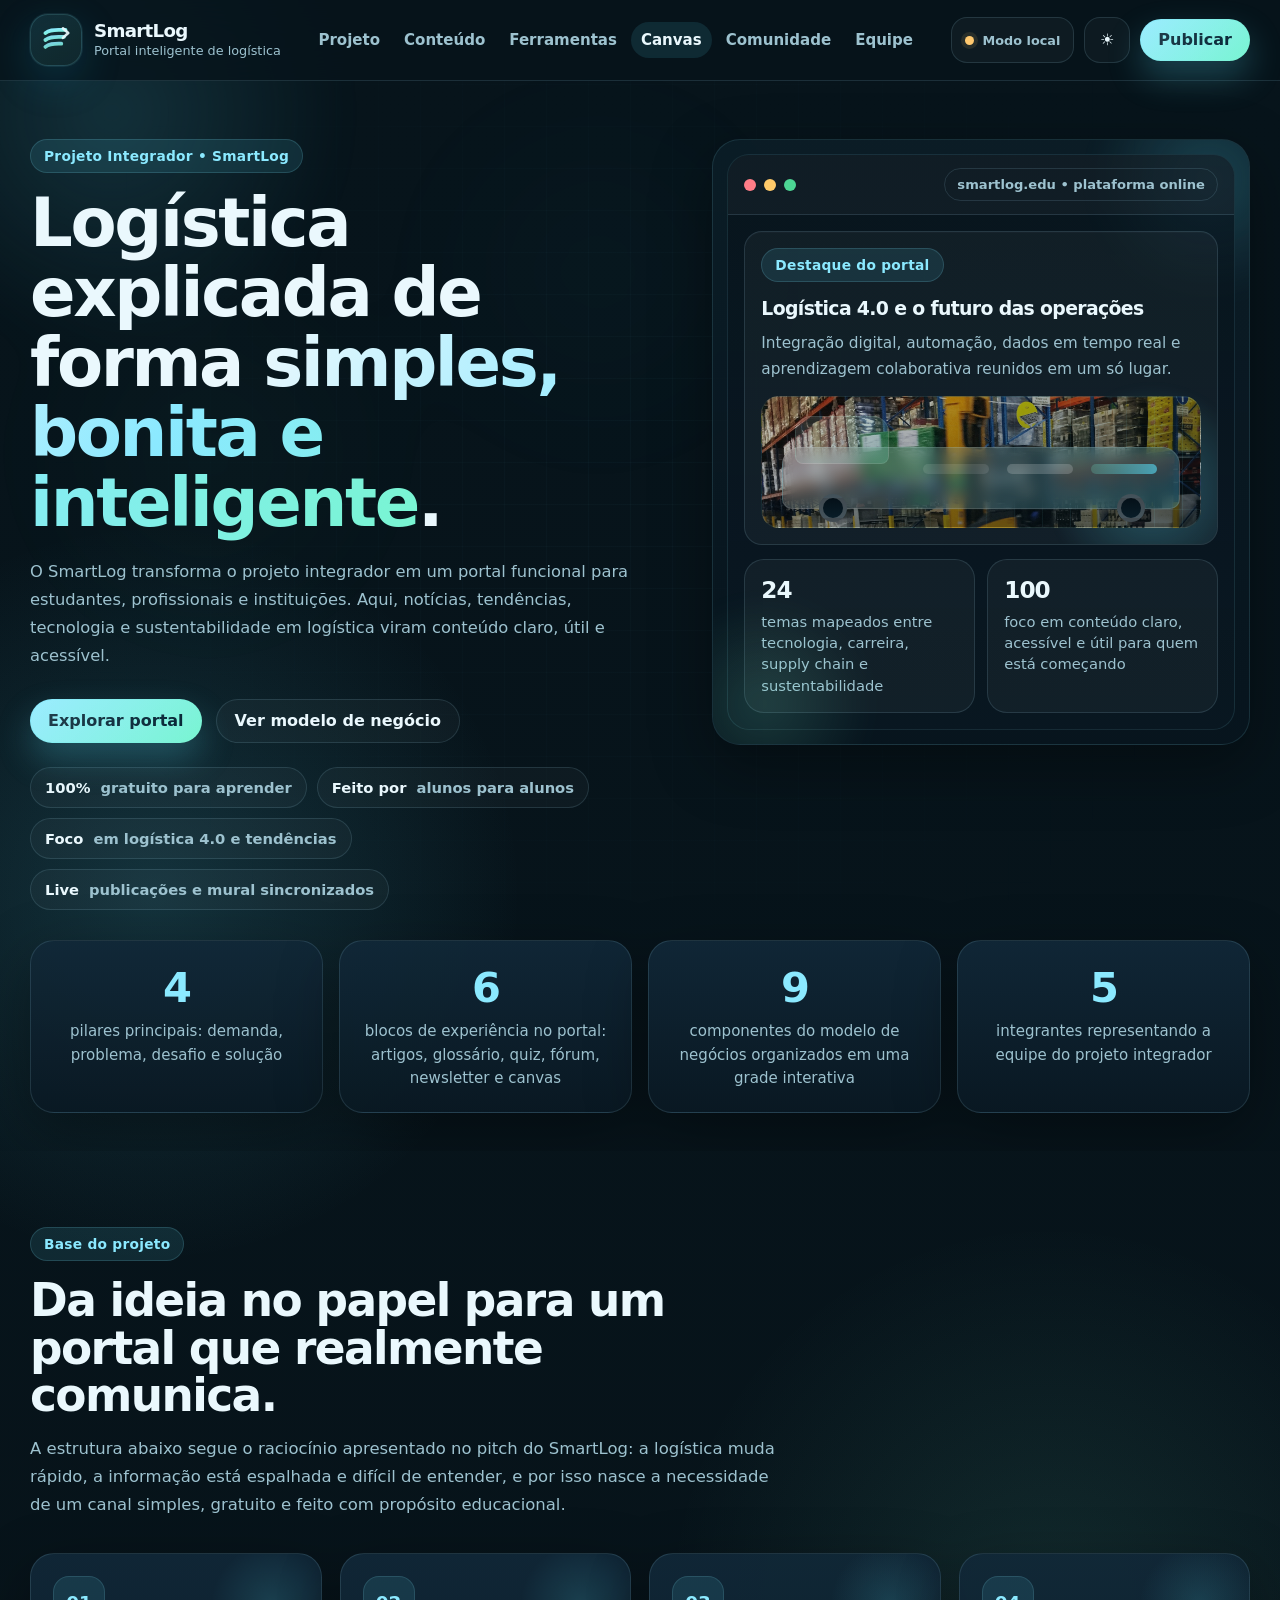
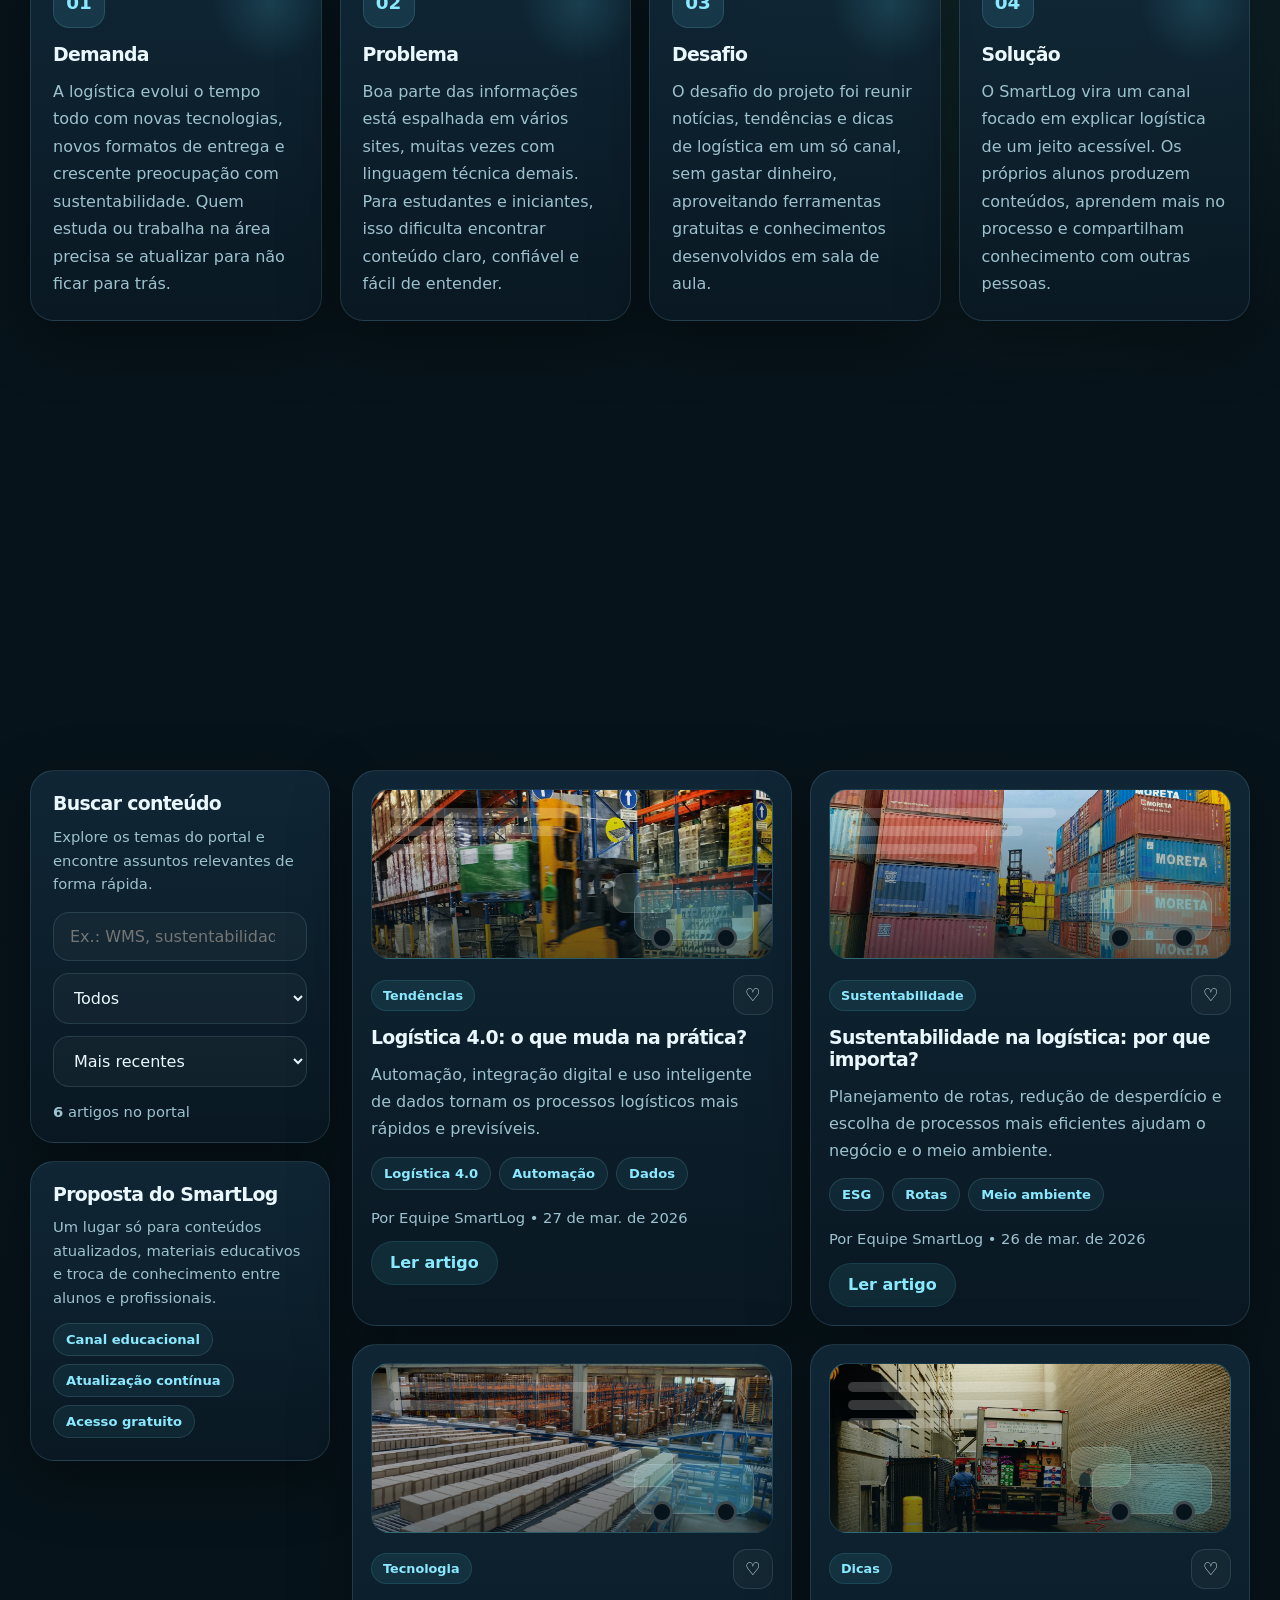
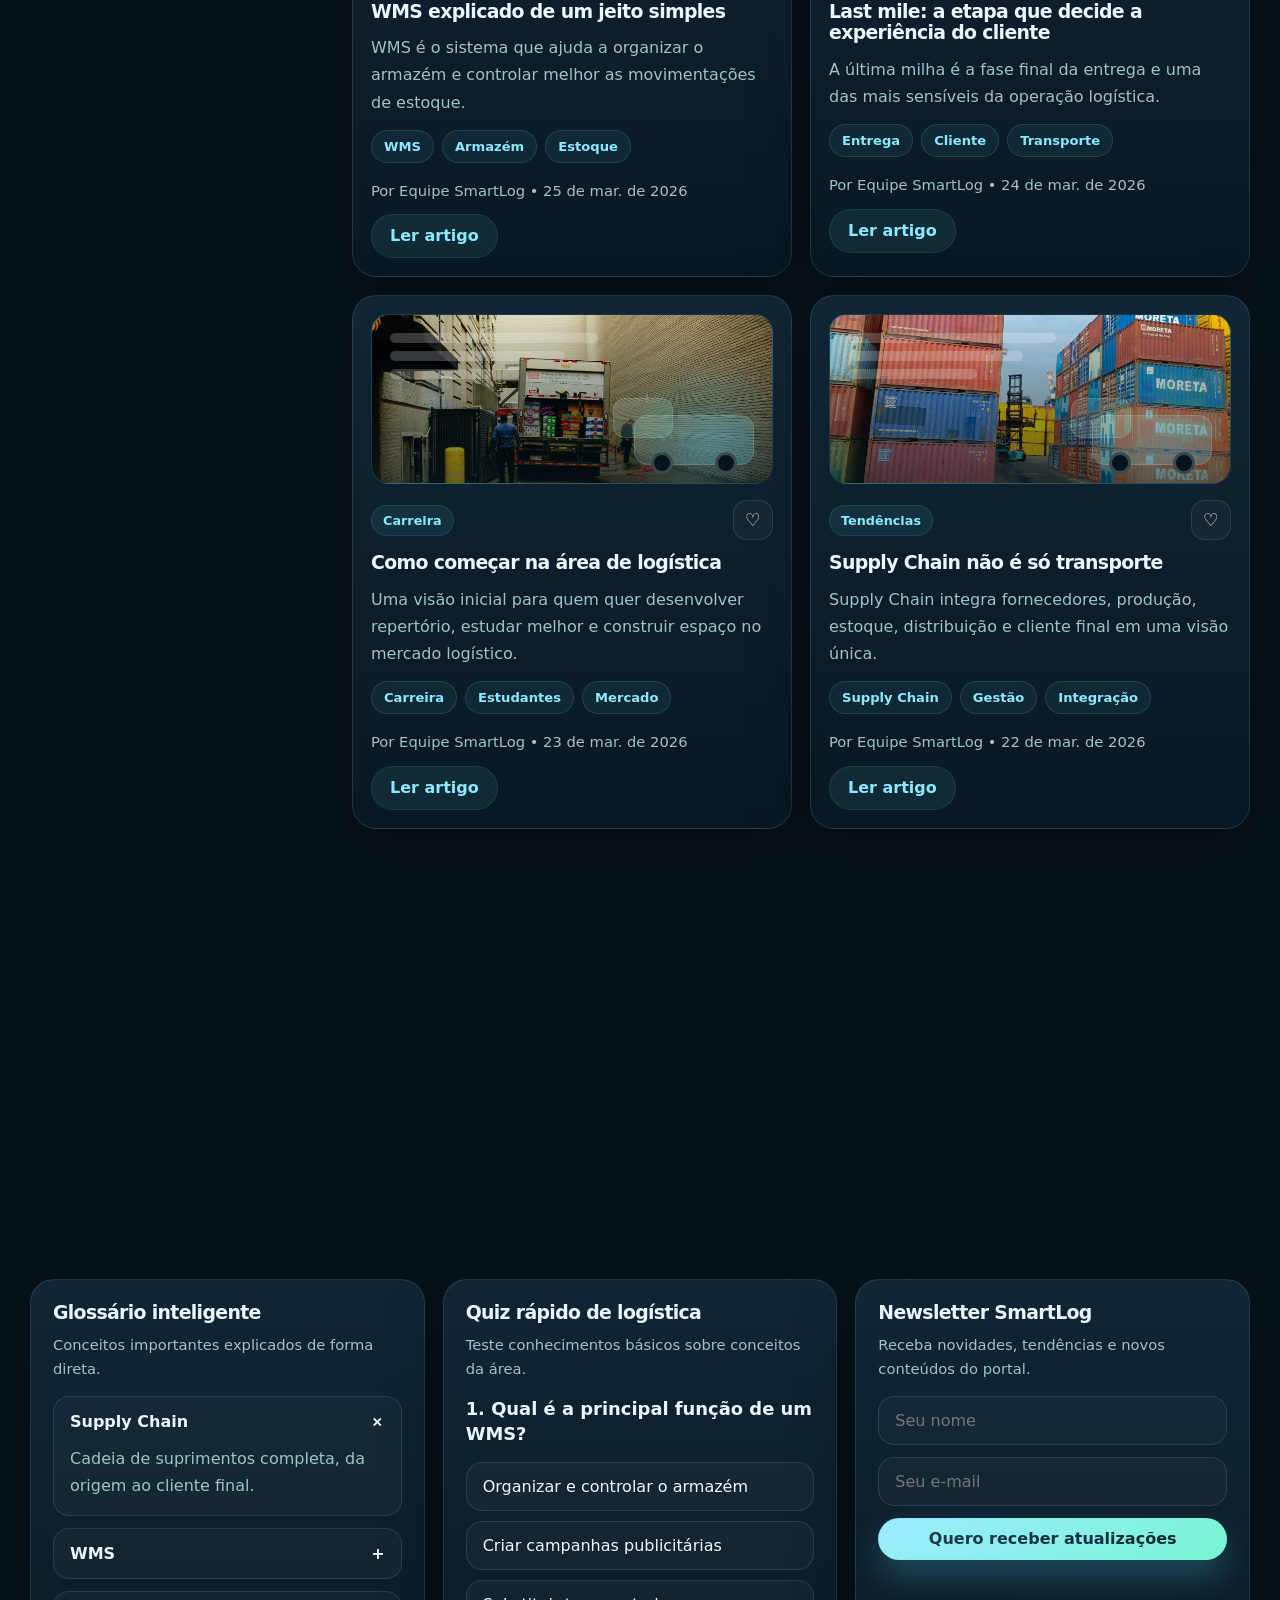
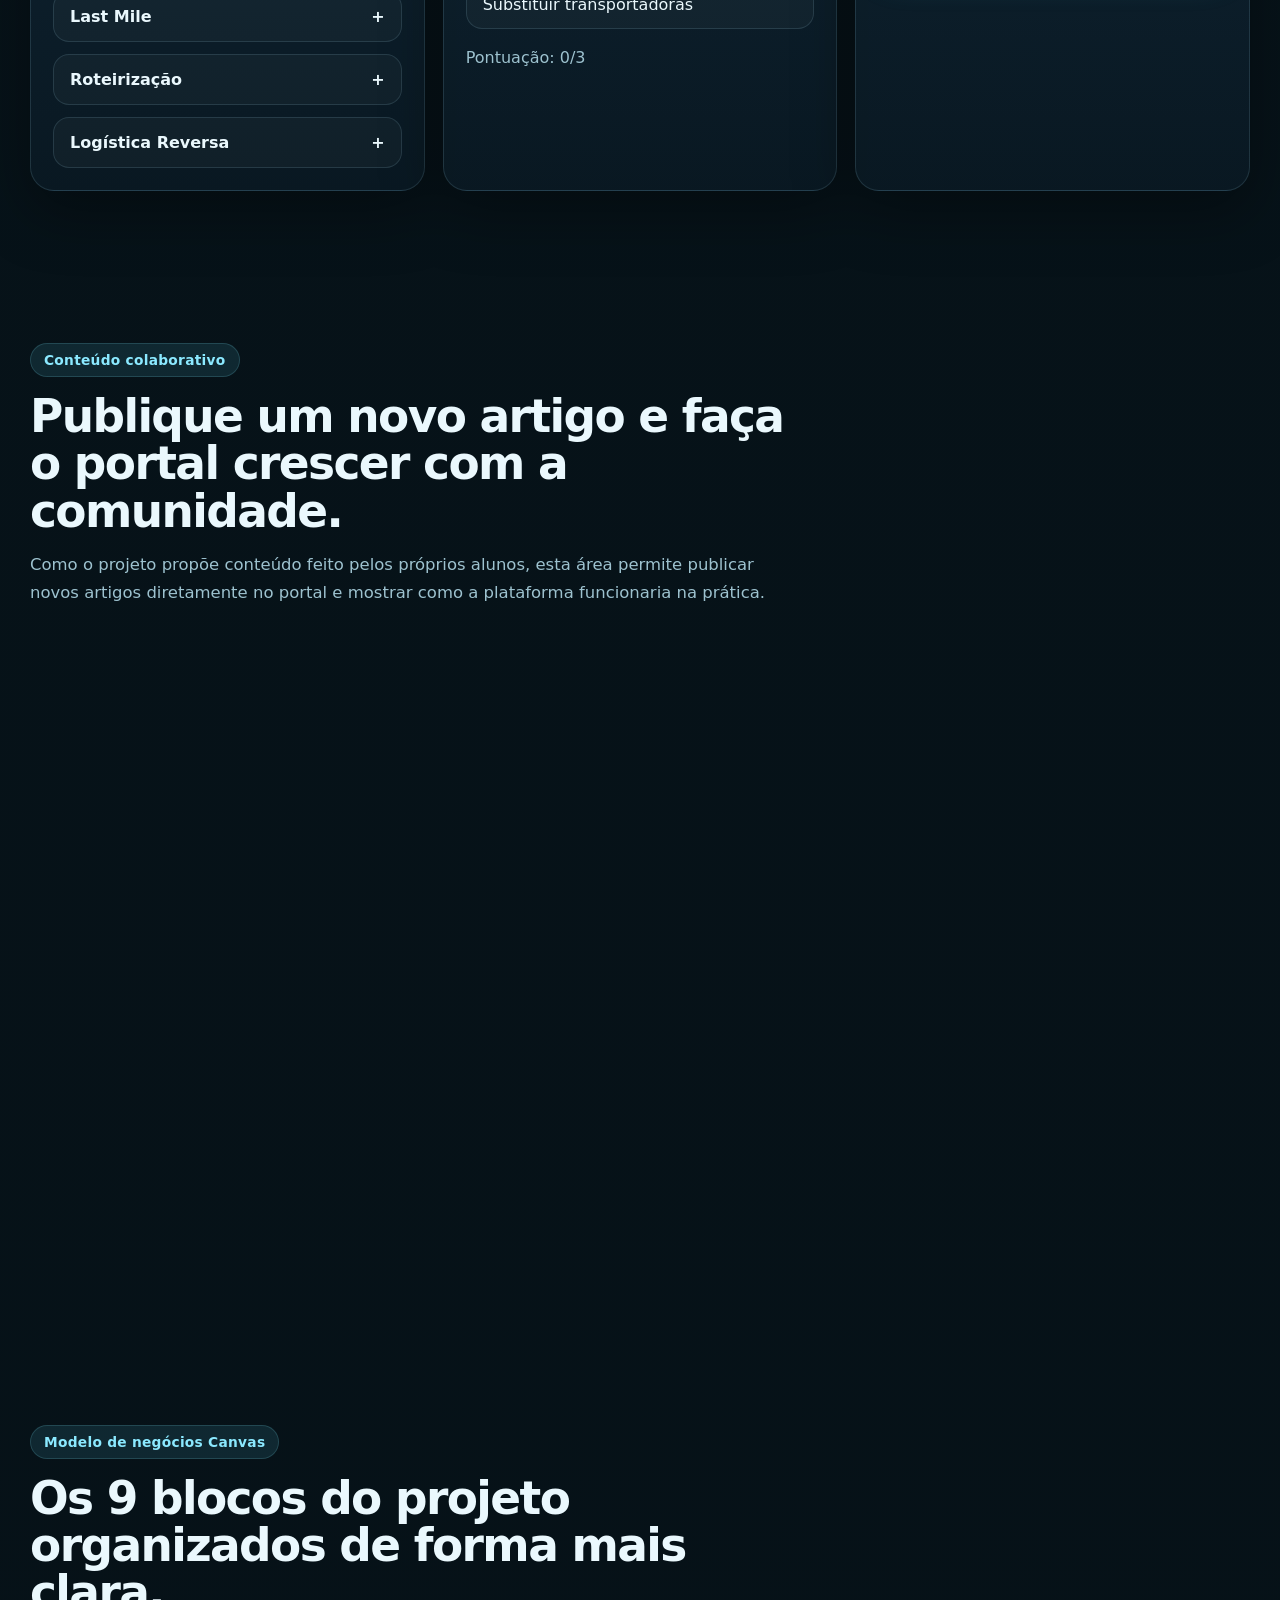
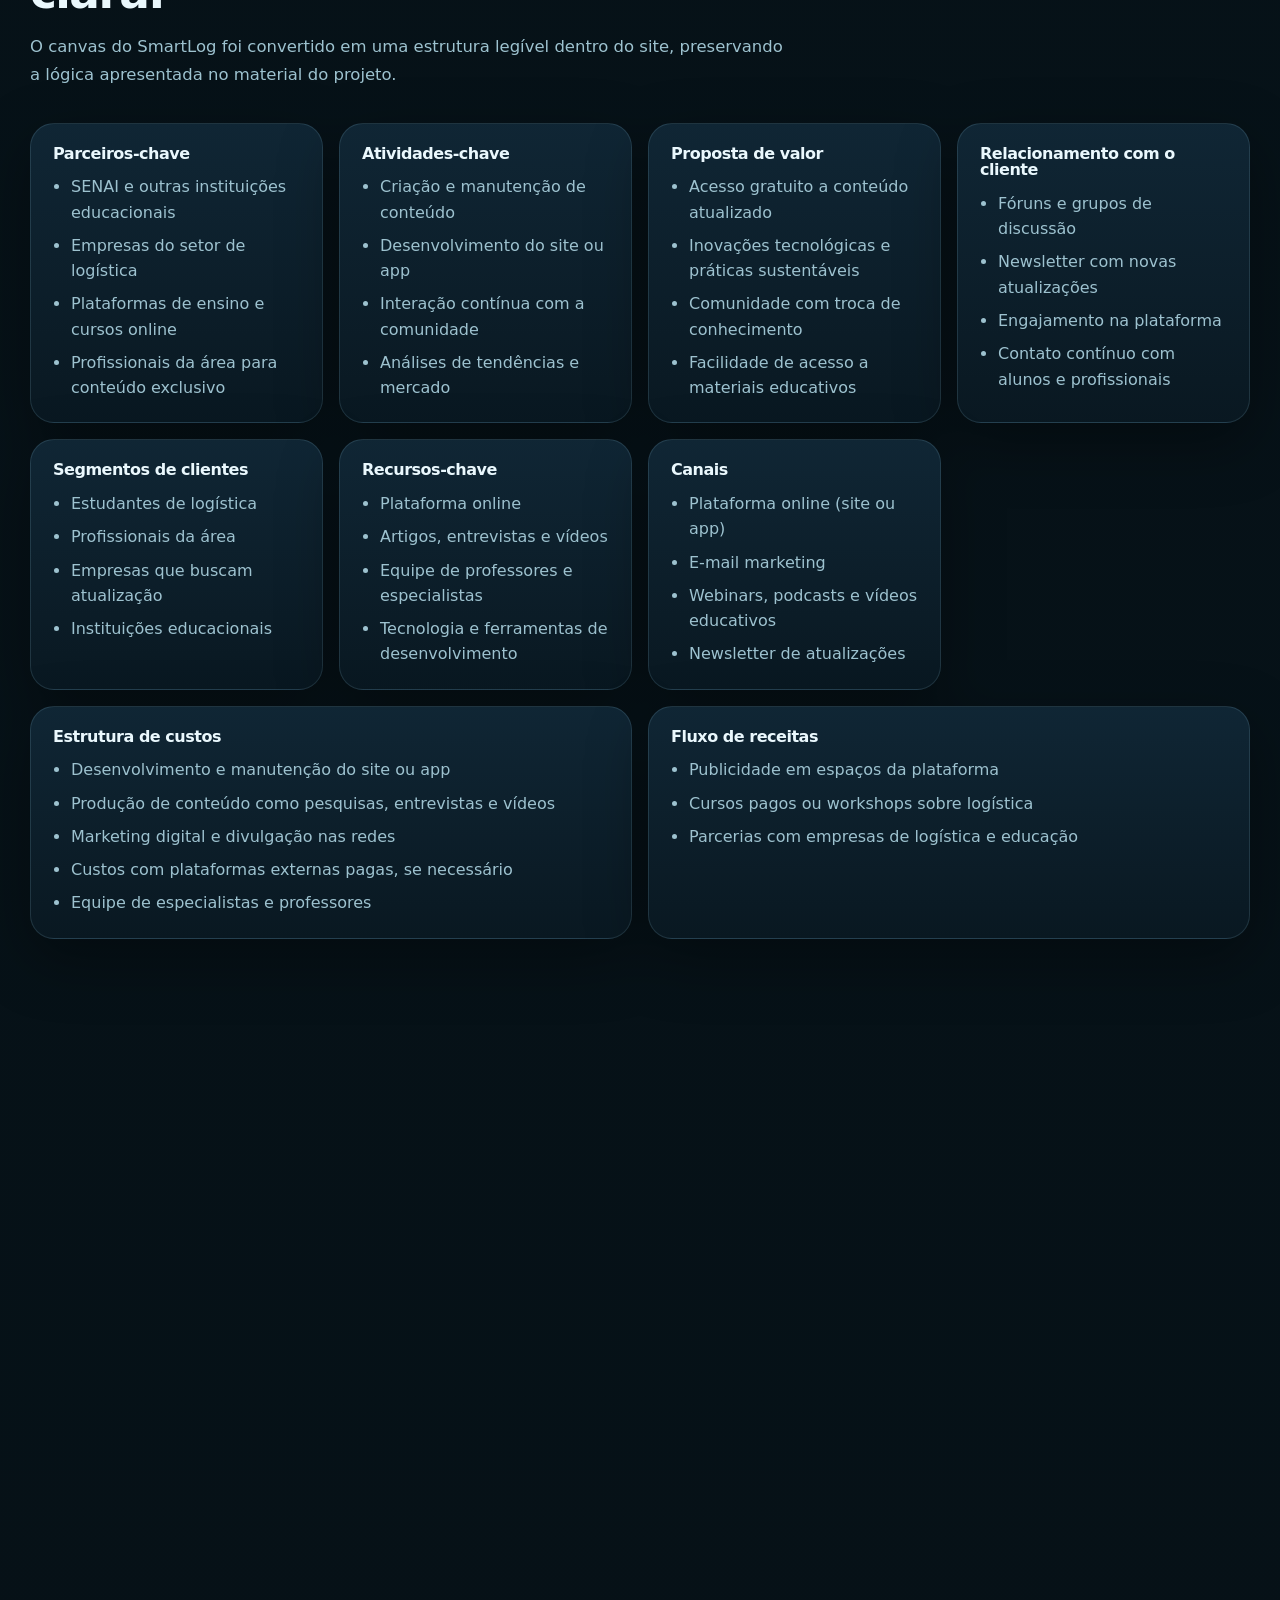
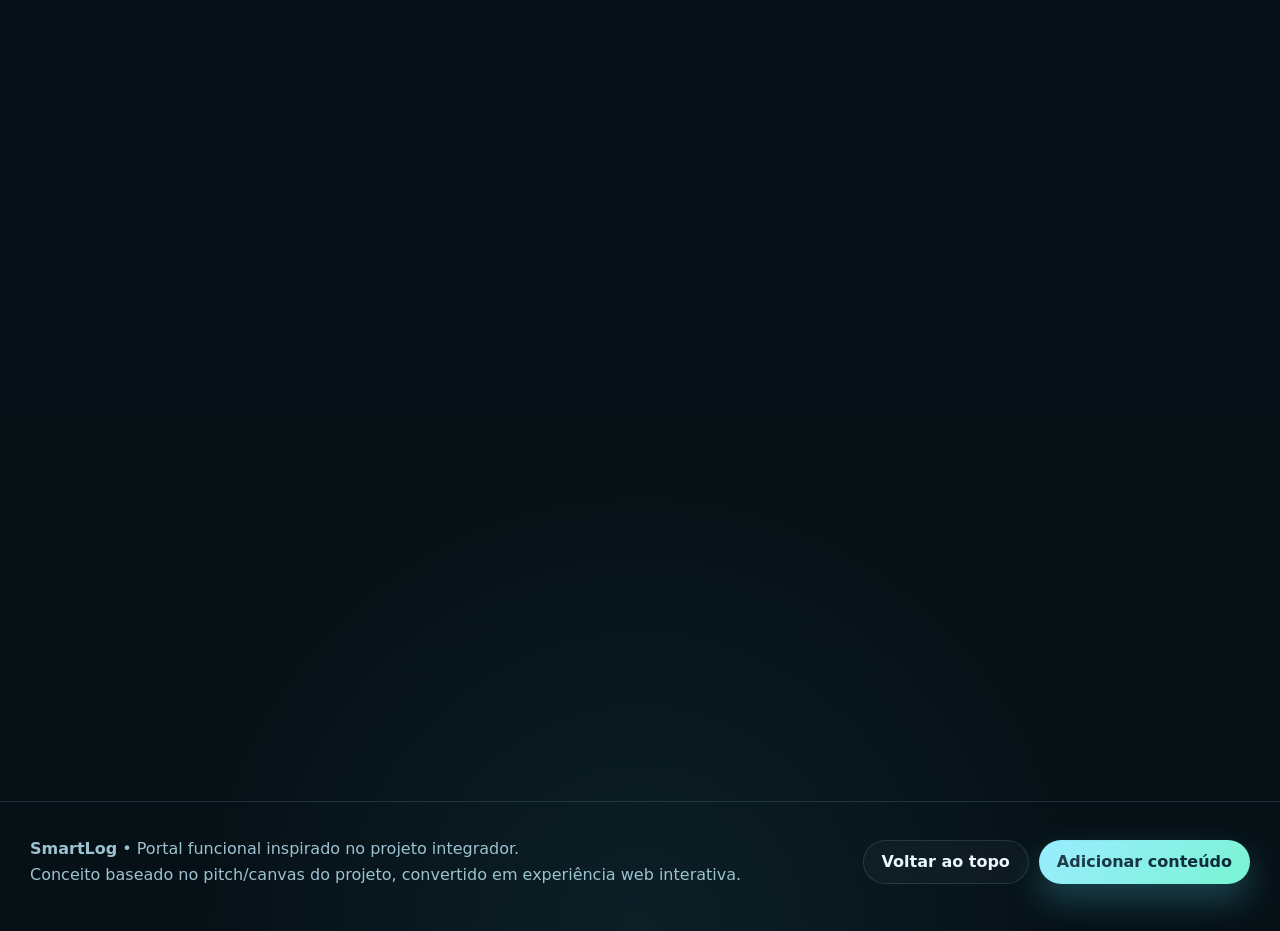
==== index.html @ e954a121 "Add SmartLog site" ====
<!DOCTYPE html>
<html lang="pt-BR">
<head>
  <meta charset="UTF-8" />
  <meta name="viewport" content="width=device-width, initial-scale=1.0" />
  <title>SmartLog | Portal Inteligente de Logística</title>
  <meta name="description" content="SmartLog é um portal estudantil de logística com conteúdo acessível, tendências, tecnologia, comunidade e aprendizado colaborativo." />
  <meta name="theme-color" content="#07141b" />
  <meta property="og:title" content="SmartLog | Portal Inteligente de Logística" />
  <meta property="og:description" content="Portal colaborativo de logística com artigos, quiz, comunidade, newsletter e modelo de negócio Canvas." />
  <meta property="og:type" content="website" />
  <style>
    :root {
      --bg: #07141b;
      --bg-soft: #0d1d27;
      --surface: rgba(12, 28, 39, 0.76);
      --surface-strong: #0f2431;
      --surface-solid: #112838;
      --card: linear-gradient(180deg, rgba(17, 40, 56, 0.92), rgba(10, 25, 35, 0.92));
      --text: #eaf8fd;
      --muted: #9dc2cf;
      --line: rgba(164, 219, 236, 0.14);
      --primary: #53cbe3;
      --primary-2: #1d99bc;
      --primary-3: #8be9ff;
      --accent: #78f5d1;
      --warning: #ffc96f;
      --danger: #ff7b8a;
      --success: #31d39a;
      --shadow: 0 20px 60px rgba(0,0,0,0.35);
      --glow: 0 0 0 1px rgba(139,233,255,0.08), 0 14px 40px rgba(25,146,189,0.22);
      --radius-xl: 32px;
      --radius-lg: 24px;
      --radius-md: 18px;
      --radius-sm: 14px;
      --container: min(1220px, calc(100% - 32px));
    }

    body.light {
      --bg: #f1fbff;
      --bg-soft: #dff4fb;
      --surface: rgba(255,255,255,0.82);
      --surface-strong: #ffffff;
      --surface-solid: #ffffff;
      --card: linear-gradient(180deg, rgba(255,255,255,0.96), rgba(243,251,255,0.96));
      --text: #132733;
      --muted: #587381;
      --line: rgba(19, 39, 51, 0.10);
      --shadow: 0 24px 60px rgba(24, 67, 94, 0.12);
      --glow: 0 0 0 1px rgba(29,153,188,0.08), 0 14px 34px rgba(25,146,189,0.14);
    }

    * { box-sizing: border-box; }
    html { scroll-behavior: smooth; }
    body {
      margin: 0;
      font-family: Inter, ui-sans-serif, system-ui, -apple-system, BlinkMacSystemFont, "Segoe UI", sans-serif;
      background:
        radial-gradient(circle at 12% 10%, rgba(83, 203, 227, 0.17), transparent 23rem),
        radial-gradient(circle at 82% 18%, rgba(120, 245, 209, 0.10), transparent 24rem),
        radial-gradient(circle at 50% 100%, rgba(83, 203, 227, 0.08), transparent 28rem),
        linear-gradient(180deg, var(--bg) 0%, color-mix(in srgb, var(--bg) 84%, #000 16%) 100%);
      color: var(--text);
      min-height: 100vh;
      overflow-x: hidden;
      position: relative;
    }

    body::before {
      content: "";
      position: fixed;
      inset: 0;
      background-image:
        linear-gradient(rgba(139,233,255,0.03) 1px, transparent 1px),
        linear-gradient(90deg, rgba(139,233,255,0.03) 1px, transparent 1px);
      background-size: 42px 42px;
      mask-image: radial-gradient(circle at center, rgba(0,0,0,0.9), transparent 80%);
      pointer-events: none;
      z-index: -2;
    }

    .ambient, .ambient::before, .ambient::after {
      content: "";
      position: fixed;
      width: 30rem;
      height: 30rem;
      border-radius: 50%;
      filter: blur(24px);
      opacity: 0.18;
      pointer-events: none;
      z-index: -1;
      animation: drift 16s ease-in-out infinite;
      background: radial-gradient(circle, rgba(83,203,227,0.9), transparent 70%);
    }
    .ambient { top: -8rem; left: -8rem; }
    .ambient::before { top: 38vh; right: -6rem; background: radial-gradient(circle, rgba(120,245,209,0.9), transparent 70%); animation-duration: 19s; }
    .ambient::after { bottom: -10rem; left: 38vw; background: radial-gradient(circle, rgba(83,203,227,0.75), transparent 72%); animation-duration: 22s; }

    @keyframes drift {
      0%, 100% { transform: translate3d(0,0,0) scale(1); }
      50% { transform: translate3d(1.2rem, -1.8rem, 0) scale(1.08); }
    }

    a { color: inherit; text-decoration: none; }
    button, input, textarea, select { font: inherit; }
    button { cursor: pointer; }
    img, svg { display: block; }
    .container { width: var(--container); margin: 0 auto; }

    .progress {
      position: fixed;
      top: 0;
      left: 0;
      width: 0%;
      height: 4px;
      background: linear-gradient(90deg, var(--primary-3), var(--primary), var(--accent));
      z-index: 120;
      box-shadow: 0 0 25px rgba(83,203,227,0.75);
    }

    .skip-link {
      position: absolute;
      left: 16px;
      top: -80px;
      background: var(--surface-strong);
      color: var(--text);
      padding: 12px 16px;
      border-radius: 999px;
      z-index: 99;
    }
    .skip-link:focus { top: 16px; }

    .section {
      padding: 76px 0;
      position: relative;
    }
    .section-header {
      display: flex;
      align-items: end;
      justify-content: space-between;
      gap: 24px;
      margin-bottom: 34px;
      flex-wrap: wrap;
    }
    .section-title { max-width: 760px; }
    .label {
      display: inline-flex;
      align-items: center;
      gap: 8px;
      padding: 8px 13px;
      border-radius: 999px;
      background: rgba(83, 203, 227, 0.12);
      border: 1px solid rgba(139,233,255,0.16);
      color: var(--primary-3);
      font-size: 0.86rem;
      font-weight: 800;
      letter-spacing: 0.02em;
      margin-bottom: 16px;
    }
    body.light .label { color: var(--primary-2); }
    h1, h2, h3, h4 { margin: 0; line-height: 1.04; letter-spacing: -0.035em; }
    h1 { font-size: clamp(2.75rem, 5.25vw, 5.15rem); max-width: 640px; }
    h2 { font-size: clamp(1.9rem, 3.55vw, 3.25rem); }
    h3 { font-size: 1.18rem; line-height: 1.14; }
    p { margin: 0; }
    .sub {
      color: var(--muted);
      line-height: 1.7;
      font-size: 1.03rem;
      max-width: 800px;
    }
    .gradient-text {
      background: linear-gradient(120deg, var(--text), var(--primary-3) 44%, var(--accent));
      -webkit-background-clip: text;
      background-clip: text;
      color: transparent;
    }
    body.light .gradient-text {
      background: linear-gradient(120deg, #173243, var(--primary-2) 45%, #00b996);
      -webkit-background-clip: text;
      background-clip: text;
      color: transparent;
    }

    header {
      position: sticky;
      top: 0;
      z-index: 80;
      backdrop-filter: blur(18px);
      background: color-mix(in srgb, var(--bg) 82%, transparent);
      border-bottom: 1px solid var(--line);
    }
    .nav {
      min-height: 80px;
      display: flex;
      align-items: center;
      justify-content: space-between;
      gap: 18px;
    }

    .brand {
      display: flex;
      align-items: center;
      gap: 12px;
      min-width: 0;
    }
    .brand-text {
      display: flex;
      flex-direction: column;
      line-height: 1;
      min-width: 0;
    }
    .brand-text strong {
      font-size: 1.14rem;
      letter-spacing: -0.04em;
    }
    .brand-text span {
      color: var(--muted);
      font-size: 0.8rem;
      margin-top: 4px;
      white-space: nowrap;
    }

    .logo-badge {
      width: 52px;
      height: 52px;
      border-radius: 18px;
      background: linear-gradient(145deg, rgba(83,203,227,0.14), rgba(120,245,209,0.08));
      border: 1px solid rgba(139,233,255,0.16);
      display: grid;
      place-items: center;
      box-shadow: var(--glow);
      flex: 0 0 auto;
    }
    .logo-badge svg { width: 34px; height: 34px; }

    .nav-links {
      display: flex;
      align-items: center;
      justify-content: center;
      gap: 4px;
      flex-wrap: nowrap;
    }
    .nav-links a {
      color: var(--muted);
      font-size: 0.94rem;
      font-weight: 700;
      padding: 10px 14px;
      border-radius: 999px;
      transition: 0.24s ease;
    }
    .nav-links a:hover,
    .nav-links a.active {
      background: rgba(83,203,227,0.12);
      color: var(--text);
    }

    .nav-actions {
      display: flex;
      align-items: center;
      gap: 10px;
      flex: 0 0 auto;
      flex-wrap: wrap;
      justify-content: flex-end;
    }

    .sync-status {
      min-height: 46px;
      display: inline-flex;
      align-items: center;
      gap: 9px;
      padding: 0 13px;
      border-radius: 16px;
      border: 1px solid var(--line);
      background: rgba(255,255,255,0.035);
      color: var(--muted);
      font-size: 0.8rem;
      font-weight: 900;
      white-space: nowrap;
    }
    .sync-status .sync-dot {
      width: 9px;
      height: 9px;
      border-radius: 50%;
      background: var(--warning);
      box-shadow: 0 0 0 4px rgba(255,201,111,0.1);
    }
    .sync-status.online {
      color: var(--accent);
      border-color: rgba(120,245,209,0.22);
      background: rgba(120,245,209,0.08);
    }
    .sync-status.online .sync-dot {
      background: var(--success);
      box-shadow: 0 0 0 4px rgba(49,211,154,0.12), 0 0 22px rgba(49,211,154,0.5);
      animation: syncPulse 1.8s ease-in-out infinite;
    }
    .sync-status.error {
      color: var(--warning);
      border-color: rgba(255,201,111,0.24);
      background: rgba(255,201,111,0.08);
    }
    @keyframes syncPulse {
      0%, 100% { transform: scale(1); opacity: 1; }
      50% { transform: scale(0.72); opacity: .58; }
    }

    .btn {
      border: 0;
      border-radius: 999px;
      display: inline-flex;
      align-items: center;
      justify-content: center;
      gap: 10px;
      padding: 13px 18px;
      font-weight: 800;
      line-height: 1;
      transition: transform .2s ease, box-shadow .2s ease, background .2s ease, border-color .2s ease;
      position: relative;
      overflow: hidden;
    }
    .btn:hover { transform: translateY(-2px); }
    .btn:active { transform: translateY(0); }
    .btn-primary {
      color: #032333;
      background: linear-gradient(135deg, var(--primary-3), var(--accent));
      box-shadow: 0 16px 34px rgba(84, 204, 227, 0.28);
    }
    .btn-primary::after {
      content: "";
      position: absolute;
      inset: 1px;
      border-radius: inherit;
      background: linear-gradient(135deg, rgba(255,255,255,0.14), rgba(255,255,255,0));
      pointer-events: none;
    }
    .btn-outline {
      color: var(--text);
      border: 1px solid var(--line);
      background: rgba(255,255,255,0.03);
    }
    .btn-soft {
      color: var(--primary-3);
      background: rgba(83,203,227,0.10);
      border: 1px solid rgba(83,203,227,0.12);
    }
    body.light .btn-soft { color: var(--primary-2); }
    .icon-btn { width: 46px; height: 46px; padding: 0; border-radius: 16px; }
    .menu-btn { display: none; }

    .hero {
      padding: 58px 0 38px;
      overflow: clip;
    }
    .hero-grid {
      display: grid;
      grid-template-columns: minmax(0, 1.08fr) minmax(390px, 0.92fr);
      gap: clamp(24px, 4vw, 52px);
      align-items: start;
    }
    .hero-copy { position: relative; z-index: 1; }
    .hero-copy .sub {
      font-size: 1.02rem;
      max-width: 620px;
      margin-top: 20px;
    }
    .hero-actions {
      display: flex;
      gap: 14px;
      margin-top: 30px;
      flex-wrap: wrap;
    }
    .hero-mini {
      margin-top: 24px;
      display: flex;
      flex-wrap: wrap;
      gap: 10px;
    }
    .mini-pill {
      display: flex;
      align-items: center;
      gap: 10px;
      padding: 11px 14px;
      border-radius: 999px;
      border: 1px solid var(--line);
      background: rgba(255,255,255,0.03);
      color: var(--muted);
      font-weight: 700;
      font-size: 0.92rem;
    }
    .mini-pill b { color: var(--text); }

    .hero-panel {
      position: relative;
      perspective: 1000px;
    }
    .dash {
      position: relative;
      min-height: 0;
      border-radius: 28px;
      padding: 14px;
      border: 1px solid rgba(139,233,255,0.12);
      background: linear-gradient(180deg, rgba(12,30,40,0.84), rgba(8,21,30,0.88));
      box-shadow: var(--shadow);
      overflow: hidden;
      transform-style: preserve-3d;
      transition: transform .25s ease;
    }
    body.light .dash {
      background: linear-gradient(180deg, rgba(255,255,255,0.88), rgba(241,251,255,0.92));
    }
    .dash::before,
    .dash::after {
      content: "";
      position: absolute;
      border-radius: 50%;
      filter: blur(14px);
      opacity: .42;
      pointer-events: none;
    }
    .dash::before {
      width: 240px;
      height: 240px;
      right: -80px;
      top: -80px;
      background: radial-gradient(circle, rgba(83,203,227,0.55), transparent 70%);
    }
    .dash::after {
      width: 220px;
      height: 220px;
      left: -60px;
      bottom: -70px;
      background: radial-gradient(circle, rgba(120,245,209,0.38), transparent 70%);
    }

    .dash-window {
      height: 100%;
      border-radius: 22px;
      background: linear-gradient(180deg, rgba(8,19,27,0.66), rgba(10,25,35,0.76));
      border: 1px solid rgba(139,233,255,0.11);
      overflow: hidden;
      position: relative;
    }
    body.light .dash-window { background: linear-gradient(180deg, rgba(251,253,255,0.94), rgba(244,250,255,0.98)); }
    .dash-top {
      display: flex;
      align-items: center;
      justify-content: space-between;
      gap: 14px;
      padding: 13px 16px;
      border-bottom: 1px solid var(--line);
      background: rgba(255,255,255,0.03);
    }
    .dots { display: flex; gap: 8px; }
    .dots span {
      width: 12px;
      height: 12px;
      border-radius: 50%;
      background: rgba(255,255,255,0.18);
    }
    .dots span:nth-child(1) { background: #ff7d87; }
    .dots span:nth-child(2) { background: #ffca69; }
    .dots span:nth-child(3) { background: #4cd694; }
    .dash-chip {
      padding: 8px 12px;
      border-radius: 999px;
      border: 1px solid var(--line);
      color: var(--muted);
      font-size: 0.82rem;
      font-weight: 700;
      white-space: nowrap;
      max-width: 58%;
      overflow: hidden;
      text-overflow: ellipsis;
    }

    .dash-content {
      padding: 16px;
      display: grid;
      grid-template-columns: minmax(0, 1fr);
      gap: 14px;
      min-height: 0;
      align-items: start;
    }
    .dash-main, .dash-side { display: grid; gap: 14px; align-content: start; }
    .dash-side { display: none; }
    .panel {
      background: rgba(255,255,255,0.04);
      border: 1px solid var(--line);
      border-radius: 18px;
      padding: 16px;
      box-shadow: inset 0 1px 0 rgba(255,255,255,0.02);
    }
    body.light .panel { background: rgba(255,255,255,0.72); }
    .hero-feature {
      min-height: 0;
      display: block;
      overflow: hidden;
      position: relative;
    }
    .hero-feature::before {
      content: "";
      position: absolute;
      inset: auto -40px -50px auto;
      width: 210px;
      height: 210px;
      background: radial-gradient(circle, rgba(83,203,227,0.34), transparent 70%);
      border-radius: 50%;
      filter: blur(5px);
    }
    .hero-feature .feature-image {
      margin-top: 14px;
      min-height: 132px;
      border-radius: 18px;
      background:
        linear-gradient(160deg, rgba(5,18,26,0.18), rgba(5,18,26,0.72)),
        url("assets/warehouse-forklift.jpg") center/cover;
      border: 1px solid rgba(139,233,255,0.12);
      position: relative;
      overflow: hidden;
    }
    body.light .hero-feature .feature-image {
      background:
        linear-gradient(160deg, rgba(255,255,255,0.06), rgba(13,38,49,0.5)),
        url("assets/warehouse-forklift.jpg") center/cover;
    }
    .hero-feature .feature-image::before {
      content: "";
      position: absolute;
      inset: 0;
      background:
        linear-gradient(90deg, rgba(139,233,255,0.18) 1px, transparent 1px),
        linear-gradient(rgba(139,233,255,0.12) 1px, transparent 1px);
      background-size: 28px 28px;
      mask-image: linear-gradient(120deg, transparent 15%, #000 80%);
      opacity: .45;
    }
    .feature-truck {
      position: absolute;
      inset: auto 20px 18px 20px;
      height: 62px;
      border-radius: 18px 18px 10px 10px;
      background: linear-gradient(135deg, rgba(255,255,255,0.15), rgba(83,203,227,0.26));
      backdrop-filter: blur(7px);
      border: 1px solid rgba(255,255,255,0.12);
    }
    .feature-truck::before {
      content: "";
      position: absolute;
      left: 12px;
      top: -32px;
      width: 92px;
      height: 46px;
      border-radius: 16px 16px 8px 8px;
      background: linear-gradient(135deg, rgba(255,255,255,0.12), rgba(120,245,209,0.18));
      border: 1px solid rgba(255,255,255,0.10);
    }
    .feature-truck::after {
      content: "";
      position: absolute;
      right: 22px;
      top: 16px;
      width: 66px;
      height: 10px;
      border-radius: 999px;
      background: linear-gradient(90deg, rgba(120,245,209,0.2), rgba(83,203,227,0.7));
      box-shadow: -84px 0 0 rgba(255,255,255,0.18), -168px 0 0 rgba(255,255,255,0.10);
    }
    .wheel, .wheel2 {
      position: absolute;
      bottom: -14px;
      width: 28px; height: 28px;
      border-radius: 50%;
      background: linear-gradient(180deg, #041018, #091d28);
      border: 4px solid rgba(255,255,255,0.24);
    }
    .wheel { left: 36px; }
    .wheel2 { right: 34px; }

    .stat-row {
      display: grid;
      grid-template-columns: repeat(2, minmax(0, 1fr));
      gap: 12px;
    }
    .stat-box {
      border-radius: 20px;
      padding: 16px;
      background: rgba(255,255,255,0.04);
      border: 1px solid var(--line);
    }
    .stat-box strong {
      display: block;
      font-size: 1.45rem;
      margin-bottom: 8px;
      letter-spacing: -0.04em;
    }
    .stat-box span { color: var(--muted); font-size: 0.92rem; line-height: 1.45; }
    .bar-list { display: grid; gap: 12px; }
    .bar-item span {
      display: flex;
      justify-content: space-between;
      gap: 12px;
      margin-bottom: 8px;
      font-size: 0.92rem;
      color: var(--muted);
      font-weight: 700;
    }
    .bar {
      height: 12px;
      border-radius: 999px;
      background: rgba(255,255,255,0.06);
      overflow: hidden;
      border: 1px solid rgba(255,255,255,0.05);
    }
    .bar i {
      display: block;
      height: 100%;
      border-radius: inherit;
      background: linear-gradient(90deg, var(--primary), var(--accent));
      width: 0;
      transition: width 1.1s cubic-bezier(.2,.8,.2,1);
    }

    .floating-card {
      display: none;
      position: static;
      width: auto;
      margin: 14px 4px 0;
      padding: 16px;
      border-radius: 20px;
      background: rgba(9, 23, 31, 0.78);
      border: 1px solid rgba(139,233,255,0.14);
      box-shadow: 0 26px 40px rgba(0,0,0,0.24);
      backdrop-filter: blur(14px);
      animation: none;
      z-index: 5;
    }
    body.light .floating-card { background: rgba(255,255,255,0.86); }
    @keyframes bob {
      0%, 100% { transform: translateY(0); }
      50% { transform: translateY(-10px); }
    }
    .floating-card b { display: block; margin-bottom: 8px; }
    .floating-card span { color: var(--muted); font-size: 0.92rem; line-height: 1.55; }

    .cards-4 {
      display: grid;
      grid-template-columns: repeat(auto-fit, minmax(230px, 1fr));
      gap: 18px;
    }
    .info-card, .tool-card, .canvas-card, .community-card, .publish-card, .metric-card, .article-card, .cta-card {
      background: var(--card);
      border: 1px solid var(--line);
      border-radius: var(--radius-lg);
      box-shadow: var(--shadow);
    }
    .info-card {
      padding: 22px;
      position: relative;
      overflow: hidden;
      transition: transform .22s ease, border-color .22s ease, box-shadow .22s ease;
    }
    .info-card:hover {
      transform: translateY(-5px);
      border-color: rgba(139,233,255,0.24);
      box-shadow: 0 18px 38px rgba(0,0,0,0.25);
    }
    .info-card::after {
      content: "";
      position: absolute;
      right: -10px;
      top: -10px;
      width: 120px;
      height: 120px;
      border-radius: 50%;
      background: radial-gradient(circle, rgba(83,203,227,0.16), transparent 70%);
      pointer-events: none;
    }
    .card-icon {
      width: 52px;
      height: 52px;
      border-radius: 16px;
      display: grid;
      place-items: center;
      background: rgba(83,203,227,0.12);
      margin-bottom: 16px;
      border: 1px solid rgba(139,233,255,0.14);
      color: var(--primary-3);
      font-weight: 900;
      font-size: 1.15rem;
    }
    body.light .card-icon { color: var(--primary-2); }
    .info-card p {
      color: var(--muted);
      line-height: 1.72;
      margin-top: 12px;
    }

    .metrics {
      display: grid;
      grid-template-columns: repeat(auto-fit, minmax(220px, 1fr));
      gap: 16px;
      margin-top: 30px;
    }
    .metric-card {
      padding: 22px;
      text-align: center;
    }
    .metric-card strong {
      display: block;
      font-size: clamp(1.6rem, 4vw, 2.6rem);
      letter-spacing: -0.05em;
      margin-bottom: 8px;
      color: var(--primary-3);
    }
    body.light .metric-card strong { color: var(--primary-2); }
    .metric-card span { color: var(--muted); line-height: 1.55; font-size: 0.94rem; }

    .articles-wrap {
      display: grid;
      grid-template-columns: minmax(260px, 300px) 1fr;
      gap: 22px;
      align-items: start;
    }
    .tool-card, .publish-card, .community-card, .canvas-card, .cta-card {
      padding: 22px;
    }
    .sticky-tools {
      position: sticky;
      top: 102px;
      display: grid;
      gap: 18px;
    }
    .filter-stack { display: grid; gap: 12px; }
    .input, .select, .textarea {
      width: 100%;
      border-radius: 16px;
      border: 1px solid var(--line);
      background: rgba(255,255,255,0.03);
      color: var(--text);
      padding: 14px 16px;
      outline: none;
      transition: border-color .2s ease, box-shadow .2s ease, background .2s ease;
    }
    body.light .input, body.light .select, body.light .textarea { background: rgba(255,255,255,0.8); }
    .input:focus, .select:focus, .textarea:focus {
      border-color: rgba(139,233,255,0.34);
      box-shadow: 0 0 0 4px rgba(83,203,227,0.12);
    }
    .textarea { resize: vertical; min-height: 132px; }
    .hint { color: var(--muted); font-size: 0.92rem; line-height: 1.6; }
    .meta-inline {
      display: flex;
      gap: 12px;
      flex-wrap: wrap;
      color: var(--muted);
      font-size: 0.92rem;
      margin-top: 16px;
    }
    .chip-row { display: flex; gap: 8px; flex-wrap: wrap; margin-top: 14px; }
    .chip {
      padding: 8px 12px;
      border-radius: 999px;
      border: 1px solid var(--line);
      background: rgba(83,203,227,0.08);
      color: var(--primary-3);
      font-size: 0.82rem;
      font-weight: 700;
    }
    body.light .chip { color: var(--primary-2); }

    .article-grid {
      display: grid;
      grid-template-columns: repeat(auto-fit, minmax(290px, 1fr));
      gap: 18px;
    }
    .article-card {
      padding: 18px;
      overflow: hidden;
      position: relative;
      transition: transform .24s ease, border-color .24s ease;
    }
    .article-card:hover {
      transform: translateY(-4px);
      border-color: rgba(139,233,255,0.22);
    }
    .article-card::before {
      content: "";
      position: absolute;
      inset: 0;
      background: linear-gradient(120deg, transparent 20%, rgba(255,255,255,0.06) 50%, transparent 80%);
      transform: translateX(-100%);
      transition: transform .8s ease;
      pointer-events: none;
    }
    .article-card:hover::before { transform: translateX(100%); }
    .article-thumb {
      position: relative;
      height: 170px;
      border-radius: 18px;
      overflow: hidden;
      margin-bottom: 16px;
      border: 1px solid rgba(139,233,255,0.12);
      background:
        linear-gradient(160deg, rgba(120,245,209,0.10), transparent 45%),
        linear-gradient(180deg, rgba(83,203,227,0.12), rgba(0,0,0,0.08)),
        linear-gradient(135deg, #173344, #0a1c27 72%);
    }
    .article-thumb img {
      width: 100%;
      height: 100%;
      object-fit: cover;
      transform: scale(1.03);
      filter: saturate(1.05) contrast(1.04);
    }
    .article-thumb.has-image::before {
      content: "";
      position: absolute;
      inset: 0;
      background: linear-gradient(180deg, rgba(6,20,28,0.08), rgba(6,20,28,0.62));
      z-index: 1;
      pointer-events: none;
    }
    body.light .article-thumb {
      background:
        linear-gradient(160deg, rgba(120,245,209,0.10), transparent 45%),
        linear-gradient(180deg, rgba(83,203,227,0.08), rgba(255,255,255,0.32)),
        linear-gradient(135deg, #dff4fb, #eefaff 72%);
    }
    .article-thumb::after {
      content: "";
      position: absolute;
      inset: auto -20px -42px auto;
      width: 170px;
      height: 170px;
      border-radius: 50%;
      background: radial-gradient(circle, rgba(83,203,227,0.28), transparent 70%);
      filter: blur(4px);
      z-index: 2;
    }
    .thumb-lines {
      position: absolute;
      left: 18px;
      top: 18px;
      display: grid;
      gap: 8px;
      width: 52%;
      z-index: 3;
    }
    .thumb-lines i {
      height: 10px;
      border-radius: 999px;
      background: rgba(255,255,255,0.2);
    }
    .thumb-lines i:nth-child(2) { width: 84%; }
    .thumb-lines i:nth-child(3) { width: 62%; }
    .thumb-vehicle {
      position: absolute;
      right: 18px;
      bottom: 18px;
      width: 120px;
      height: 50px;
      border-radius: 14px;
      background: linear-gradient(135deg, rgba(255,255,255,0.14), rgba(83,203,227,0.26));
      border: 1px solid rgba(255,255,255,0.14);
      z-index: 3;
    }
    .thumb-vehicle::before {
      content: "";
      position: absolute;
      left: -22px;
      top: -18px;
      width: 58px;
      height: 38px;
      border-radius: 12px;
      background: linear-gradient(135deg, rgba(255,255,255,0.14), rgba(120,245,209,0.18));
      border: 1px solid rgba(255,255,255,0.12);
    }
    .thumb-wheel, .thumb-wheel2 {
      position: absolute;
      bottom: -10px;
      width: 22px;
      height: 22px;
      border-radius: 50%;
      background: #07141b;
      border: 3px solid rgba(255,255,255,0.22);
    }
    .thumb-wheel { left: 16px; }
    .thumb-wheel2 { right: 16px; }

    .article-head {
      display: flex;
      align-items: center;
      justify-content: space-between;
      gap: 12px;
      margin-bottom: 12px;
      flex-wrap: wrap;
    }
    .article-category {
      padding: 7px 11px;
      border-radius: 999px;
      background: rgba(83,203,227,0.10);
      border: 1px solid rgba(83,203,227,0.14);
      color: var(--primary-3);
      font-size: 0.8rem;
      font-weight: 800;
    }
    body.light .article-category { color: var(--primary-2); }
    .favorite {
      width: 40px;
      height: 40px;
      border-radius: 14px;
      border: 1px solid var(--line);
      background: rgba(255,255,255,0.03);
      color: var(--text);
      font-size: 1.1rem;
    }
    .favorite.on {
      background: rgba(255,123,138,0.12);
      color: var(--danger);
      border-color: rgba(255,123,138,0.18);
    }
    .article-card p {
      color: var(--muted);
      line-height: 1.7;
      margin-top: 12px;
    }
    .article-actions {
      display: flex;
      align-items: center;
      justify-content: space-between;
      gap: 12px;
      margin-top: 16px;
      flex-wrap: wrap;
    }
    .empty {
      grid-column: 1 / -1;
      padding: 26px;
      text-align: center;
      border-radius: 20px;
      background: rgba(255,255,255,0.04);
      border: 1px dashed var(--line);
      color: var(--muted);
    }

    .tools-grid {
      display: grid;
      grid-template-columns: repeat(auto-fit, minmax(270px, 1fr));
      gap: 18px;
    }
    .tool-card h3,
    .publish-card h3,
    .community-card h3,
    .canvas-card h3,
    .cta-card h3 { margin-bottom: 10px; }
    .accordion { display: grid; gap: 12px; }
    .acc-item {
      border: 1px solid var(--line);
      border-radius: 16px;
      overflow: hidden;
      background: rgba(255,255,255,0.03);
    }
    body.light .acc-item { background: rgba(255,255,255,0.72); }
    .acc-trigger {
      width: 100%;
      border: 0;
      background: transparent;
      padding: 15px 16px;
      color: var(--text);
      display: flex;
      justify-content: space-between;
      align-items: center;
      font-weight: 800;
      text-align: left;
    }
    .acc-content {
      max-height: 0;
      overflow: hidden;
      color: var(--muted);
      line-height: 1.65;
      transition: max-height .28s ease, padding .28s ease;
      padding: 0 16px;
    }
    .acc-item.open .acc-content {
      max-height: 180px;
      padding: 0 16px 16px;
    }
    .acc-item .symbol { transition: transform .24s ease; }
    .acc-item.open .symbol { transform: rotate(45deg); }

    .quiz-box { display: grid; gap: 16px; }
    .question { font-size: 1.12rem; font-weight: 800; line-height: 1.4; }
    .options { display: grid; gap: 10px; }
    .option {
      border: 1px solid var(--line);
      background: rgba(255,255,255,0.03);
      color: var(--text);
      border-radius: 16px;
      padding: 14px 16px;
      text-align: left;
      transition: transform .2s ease, border-color .2s ease, background .2s ease;
    }
    .option:hover { transform: translateX(4px); }
    .option.correct { border-color: rgba(49,211,154,0.36); background: rgba(49,211,154,0.12); }
    .option.wrong { border-color: rgba(255,123,138,0.34); background: rgba(255,123,138,0.10); }
    .quiz-result { color: var(--muted); line-height: 1.6; }

    .two-col {
      display: grid;
      grid-template-columns: 1fr 1fr;
      gap: 18px;
    }

    .publish-card form,
    .community-card form,
    .tool-card form { display: grid; gap: 12px; }

    .forum-list {
      display: grid;
      gap: 12px;
      margin-top: 16px;
      max-height: 280px;
      overflow: auto;
      padding-right: 4px;
    }
    .forum-post {
      padding: 14px 16px;
      border-radius: 16px;
      border: 1px solid var(--line);
      background: rgba(255,255,255,0.03);
    }
    .forum-post b { display: block; margin-bottom: 8px; }
    .forum-post p { color: var(--muted); line-height: 1.62; }

    .canvas-grid {
      display: grid;
      grid-template-columns: repeat(auto-fit, minmax(240px, 1fr));
      gap: 16px;
      margin-top: 8px;
    }
    .canvas-card h4 {
      margin-bottom: 12px;
      font-size: 1rem;
      letter-spacing: -0.03em;
    }
    .canvas-card ul {
      margin: 0;
      padding-left: 18px;
      color: var(--muted);
      display: grid;
      gap: 8px;
      line-height: 1.58;
    }
    .canvas-wide { grid-column: span 2; }

    .team-grid {
      display: grid;
      grid-template-columns: repeat(auto-fit, minmax(190px, 1fr));
      gap: 16px;
      margin-top: 22px;
    }
    .team-card {
      padding: 18px;
      border-radius: 20px;
      border: 1px solid var(--line);
      background: rgba(255,255,255,0.03);
      text-align: center;
    }
    .team-avatar {
      width: 54px;
      height: 54px;
      margin: 0 auto 12px;
      border-radius: 50%;
      display: grid;
      place-items: center;
      font-weight: 900;
      background: linear-gradient(135deg, rgba(83,203,227,0.24), rgba(120,245,209,0.16));
      color: var(--primary-3);
      border: 1px solid rgba(139,233,255,0.16);
    }
    body.light .team-avatar { color: var(--primary-2); }
    .team-card span {
      display: block;
      color: var(--muted);
      margin-top: 6px;
      font-size: 0.92rem;
      line-height: 1.45;
    }

    .cta-card {
      display: grid;
      grid-template-columns: 1.1fr 0.9fr;
      gap: 22px;
      align-items: center;
      overflow: hidden;
      position: relative;
    }
    .cta-card::after {
      content: "";
      position: absolute;
      right: -100px;
      top: -80px;
      width: 280px;
      height: 280px;
      border-radius: 50%;
      background: radial-gradient(circle, rgba(83,203,227,0.22), transparent 72%);
      pointer-events: none;
    }
    .cta-visual {
      min-height: 240px;
      border-radius: 24px;
      background:
        linear-gradient(160deg, rgba(83,203,227,0.18), transparent 45%),
        linear-gradient(135deg, rgba(255,255,255,0.04), rgba(255,255,255,0.02)),
        linear-gradient(135deg, #123041, #0b1d29);
      border: 1px solid rgba(139,233,255,0.12);
      display: grid;
      place-items: center;
      position: relative;
      overflow: hidden;
    }
    body.light .cta-visual {
      background:
        linear-gradient(160deg, rgba(83,203,227,0.12), transparent 45%),
        linear-gradient(135deg, rgba(255,255,255,0.6), rgba(255,255,255,0.5)),
        linear-gradient(135deg, #ddf3fb, #f3fbff);
    }
    .cta-ring {
      width: 180px;
      height: 180px;
      border-radius: 50%;
      border: 18px solid rgba(83,203,227,0.22);
      position: relative;
      animation: spinSlow 13s linear infinite;
    }
    .cta-ring::before,
    .cta-ring::after {
      content: "";
      position: absolute;
      inset: 20px;
      border-radius: 50%;
      border: 12px dashed rgba(120,245,209,0.24);
    }
    .cta-ring::after {
      inset: 48px;
      border: 10px solid rgba(255,255,255,0.14);
    }
    @keyframes spinSlow { from { transform: rotate(0deg); } to { transform: rotate(360deg); } }

    .notice {
      margin-top: 14px;
      padding: 13px 14px;
      border-radius: 16px;
      background: rgba(49,211,154,0.12);
      border: 1px solid rgba(49,211,154,0.24);
      color: #bdf7df;
      display: none;
    }
    body.light .notice { color: #14563a; }
    .notice.show { display: block; }

    .toast {
      position: fixed;
      right: 18px;
      bottom: 18px;
      padding: 14px 18px;
      border-radius: 18px;
      background: rgba(7, 20, 27, 0.92);
      color: #fff;
      border: 1px solid rgba(139,233,255,0.14);
      box-shadow: 0 20px 34px rgba(0,0,0,0.32);
      transform: translateY(18px);
      opacity: 0;
      pointer-events: none;
      transition: .25s ease;
      z-index: 140;
      max-width: min(90vw, 380px);
    }
    .toast.show { opacity: 1; transform: translateY(0); }

    .modal {
      position: fixed;
      inset: 0;
      background: rgba(4, 12, 18, 0.68);
      backdrop-filter: blur(14px);
      display: none;
      align-items: center;
      justify-content: center;
      padding: 24px;
      z-index: 130;
    }
    .modal.open { display: flex; }
    .modal-card {
      width: min(860px, 100%);
      max-height: min(86vh, 920px);
      overflow: auto;
      border-radius: 28px;
      background: var(--card);
      border: 1px solid var(--line);
      box-shadow: var(--shadow);
      padding: 24px;
      position: relative;
    }
    .modal-close {
      position: sticky;
      top: 0;
      margin-left: auto;
      width: 46px;
      height: 46px;
      border-radius: 16px;
      border: 1px solid var(--line);
      background: rgba(255,255,255,0.05);
      color: var(--text);
    }
    .modal-hero {
      height: 220px;
      border-radius: 22px;
      margin: 12px 0 18px;
      background:
        linear-gradient(160deg, rgba(120,245,209,0.16), transparent 45%),
        linear-gradient(180deg, rgba(83,203,227,0.10), rgba(0,0,0,0.08)),
        linear-gradient(135deg, #173344, #0a1c27 72%);
      border: 1px solid rgba(139,233,255,0.12);
      position: relative;
      overflow: hidden;
    }
    .modal-hero.has-image {
      background-size: cover;
      background-position: center;
    }
    .modal-hero.has-image::after {
      content: "";
      position: absolute;
      inset: 0;
      background: linear-gradient(180deg, rgba(6,20,28,0.02), rgba(6,20,28,0.55));
    }
    body.light .modal-hero {
      background:
        linear-gradient(160deg, rgba(120,245,209,0.12), transparent 45%),
        linear-gradient(180deg, rgba(83,203,227,0.08), rgba(255,255,255,0.32)),
        linear-gradient(135deg, #dff4fb, #eefaff 72%);
    }
    .modal-body { color: var(--muted); line-height: 1.82; display: grid; gap: 16px; }

    footer {
      padding: 34px 0 42px;
      border-top: 1px solid var(--line);
      color: var(--muted);
    }
    .footer-wrap {
      display: flex;
      justify-content: space-between;
      gap: 18px;
      flex-wrap: wrap;
      align-items: center;
    }
    .footer-wrap p { line-height: 1.65; }
    .footer-actions { display: flex; gap: 10px; flex-wrap: wrap; }

    .reveal {
      opacity: 0;
      transform: translateY(26px);
      transition: opacity .7s ease, transform .7s ease;
    }
    .reveal.visible {
      opacity: 1;
      transform: translateY(0);
    }

    @media (max-width: 1100px) {
      .hero-grid,
      .articles-wrap,
      .cta-card { grid-template-columns: 1fr; }
      .dash { min-height: auto; }
      .floating-card { width: auto; margin-top: 14px; }
      .sticky-tools { position: static; }
      .cards-4,
      .metrics,
      .tools-grid,
      .team-grid { grid-template-columns: repeat(2, minmax(0, 1fr)); }
      .canvas-grid { grid-template-columns: repeat(2, minmax(0, 1fr)); }
      .canvas-wide { grid-column: span 2; }
    }

    @media (max-width: 1280px) {
      .nav-links a { padding: 9px 10px; }
      #printBtn { display: none; }
    }

    @media (max-width: 1040px) {
      .nav { min-height: 74px; }
      .menu-btn { display: inline-flex; }
      .nav-links {
        position: absolute;
        left: 16px;
        right: 16px;
        top: calc(100% + 10px);
        border-radius: 20px;
        border: 1px solid var(--line);
        background: color-mix(in srgb, var(--bg) 92%, transparent);
        padding: 10px;
        display: none;
        flex-direction: column;
        align-items: stretch;
        box-shadow: var(--shadow);
      }
      .nav-links.open { display: flex; }
      .nav-links a { text-align: center; padding: 12px 14px; }
      .nav-actions .btn-outline:not(.icon-btn) { display: none; }
      .sync-status { min-height: 42px; }
    }

    @media (max-width: 780px) {
      .nav { min-height: 74px; }
      .sync-status { display: none; }
      .hero { padding-top: 52px; }
      h1 { font-size: clamp(2.2rem, 10vw, 3rem); max-width: 100%; }
      h2 { font-size: clamp(1.75rem, 8vw, 2.55rem); }
      .hero-grid,
      .dash-content,
      .cards-4,
      .metrics,
      .tools-grid,
      .two-col,
      .team-grid,
      .article-grid,
      .canvas-grid { grid-template-columns: 1fr; }
      .canvas-wide { grid-column: span 1; }
      .section { padding: 76px 0; }
      .dash-content { min-height: auto; }
      .dash { padding: 14px; }
      .dash-top { align-items: center; flex-direction: row; }
      .dash-chip { max-width: 72%; }
      .hero-feature .sub,
      .dash .stat-row { display: none; }
      .hero-feature .feature-image { min-height: 168px; }
      .hero-copy .sub { line-height: 1.55; }
      .brand-text span { display: none; }
      .hero-actions, .hero-mini, .footer-actions { width: 100%; }
      .hero-mini { display: none; }
      .hero-actions .btn,
      .tool-card form .btn,
      .publish-card form .btn,
      .community-card form .btn,
      .footer-actions .btn { width: 100%; }
      .nav-actions .btn { width: auto; }
      .nav-actions .icon-btn { width: 42px; height: 42px; }
      .publish-card form .two-col { grid-template-columns: 1fr !important; }
      .article-actions { align-items: stretch; }
      .article-actions .hint { width: 100%; }
    }

    @media print {
      header, .progress, .floating-card, .toast, .nav-actions, .menu-btn, .btn, .forum-list, #forumForm, #postForm, #newsletterForm { display: none !important; }
      body { background: #fff; color: #000; }
      .section { padding: 28px 0; }
      .info-card, .tool-card, .canvas-card, .community-card, .publish-card, .metric-card, .article-card, .cta-card, .dash, .dash-window, .panel { box-shadow: none; background: #fff !important; color: #000 !important; }
      .sub, .hint, .forum-post p, .article-card p, .modal-body, .metric-card span, .info-card p, .canvas-card ul { color: #333 !important; }
    }
  </style>
</head>
<body>
  <div class="progress" id="progress"></div>
  <div class="ambient"></div>
  <a class="skip-link" href="#conteudo">Pular para o conteúdo</a>

  <header>
    <div class="container nav">
      <a class="brand" href="#inicio" aria-label="SmartLog - início">
        <span class="logo-badge" aria-hidden="true">
          <svg viewBox="0 0 64 64" fill="none" xmlns="http://www.w3.org/2000/svg">
            <defs>
              <linearGradient id="g1" x1="0" y1="0" x2="1" y2="1">
                <stop offset="0%" stop-color="#8BE9FF"/>
                <stop offset="100%" stop-color="#78F5D1"/>
              </linearGradient>
            </defs>
            <path d="M12 19C19 13 27 13 37 13H50" stroke="url(#g1)" stroke-width="7" stroke-linecap="round"/>
            <path d="M12 32C19 26 27 26 37 26H47" stroke="url(#g1)" stroke-width="7" stroke-linecap="round" opacity="0.94"/>
            <path d="M12 45C19 39 27 39 37 39H42" stroke="url(#g1)" stroke-width="7" stroke-linecap="round" opacity="0.88"/>
            <path d="M45 10L55 19L45 28" stroke="#EAF8FD" stroke-width="5" stroke-linecap="round" stroke-linejoin="round" opacity="0.92"/>
          </svg>
        </span>
        <span class="brand-text">
          <strong>SmartLog</strong>
          <span>Portal inteligente de logística</span>
        </span>
      </a>

      <nav class="nav-links" id="navLinks">
        <a href="#sobre">Projeto</a>
        <a href="#artigos">Conteúdo</a>
        <a href="#ferramentas">Ferramentas</a>
        <a href="#canvas">Canvas</a>
        <a href="#comunidade">Comunidade</a>
        <a href="#equipe">Equipe</a>
      </nav>

      <div class="nav-actions">
        <div class="sync-status local" id="syncStatus" aria-live="polite">
          <span class="sync-dot" aria-hidden="true"></span>
          <b>Modo local</b>
        </div>
        <button class="btn btn-outline icon-btn" id="themeBtn" aria-label="Alternar tema">☀️</button>
        <button class="btn btn-outline" id="printBtn">Imprimir</button>
        <a class="btn btn-primary" href="#publicar">Publicar</a>
        <button class="btn btn-outline icon-btn menu-btn" id="menuBtn" aria-label="Abrir menu">☰</button>
      </div>
    </div>
  </header>

  <main id="conteudo">
    <section class="hero" id="inicio">
      <div class="container hero-grid">
        <div class="hero-copy reveal">
          <div class="label">Projeto Integrador • SmartLog</div>
          <h1>Logística explicada de forma <span class="gradient-text">simples, bonita e inteligente</span>.</h1>
          <p class="sub">O SmartLog transforma o projeto integrador em um portal funcional para estudantes, profissionais e instituições. Aqui, notícias, tendências, tecnologia e sustentabilidade em logística viram conteúdo claro, útil e acessível.</p>
          <div class="hero-actions">
            <a class="btn btn-primary" href="#artigos">Explorar portal</a>
            <a class="btn btn-outline" href="#canvas">Ver modelo de negócio</a>
          </div>
          <div class="hero-mini">
            <div class="mini-pill"><b>100%</b> gratuito para aprender</div>
            <div class="mini-pill"><b>Feito por</b> alunos para alunos</div>
            <div class="mini-pill"><b>Foco</b> em logística 4.0 e tendências</div>
            <div class="mini-pill"><b>Live</b> publicações e mural sincronizados</div>
          </div>
        </div>

        <div class="hero-panel reveal">
          <div class="dash" id="heroDash">
            <div class="dash-window">
              <div class="dash-top">
                <div class="dots"><span></span><span></span><span></span></div>
                <div class="dash-chip">smartlog.edu • plataforma online</div>
              </div>
              <div class="dash-content">
                <div class="dash-main">
                  <div class="panel hero-feature">
                    <div class="label">Destaque do portal</div>
                    <h3>Logística 4.0 e o futuro das operações</h3>
                    <p class="sub" style="font-size:.96rem; margin-top:10px;">Integração digital, automação, dados em tempo real e aprendizagem colaborativa reunidos em um só lugar.</p>
                    <div class="feature-image" aria-hidden="true">
                      <div class="feature-truck">
                        <div class="wheel"></div>
                        <div class="wheel2"></div>
                      </div>
                    </div>
                  </div>
                  <div class="stat-row">
                    <div class="stat-box">
                      <strong data-count="24">0</strong>
                      <span>temas mapeados entre tecnologia, carreira, supply chain e sustentabilidade</span>
                    </div>
                    <div class="stat-box">
                      <strong data-count="100">0</strong>
                      <span>foco em conteúdo claro, acessível e útil para quem está começando</span>
                    </div>
                  </div>
                </div>

                <div class="dash-side">
                  <div class="panel">
                    <h3>Tendências acompanhadas</h3>
                    <p class="hint" style="margin-top:10px;">Áreas que o SmartLog pretende traduzir para o público com linguagem direta.</p>
                    <div class="bar-list" style="margin-top:16px;">
                      <div class="bar-item"><span><b>Automação</b><b>92%</b></span><div class="bar"><i style="--w:92%"></i></div></div>
                      <div class="bar-item"><span><b>Sustentabilidade</b><b>85%</b></span><div class="bar"><i style="--w:85%"></i></div></div>
                      <div class="bar-item"><span><b>Gestão de estoque</b><b>78%</b></span><div class="bar"><i style="--w:78%"></i></div></div>
                    </div>
                  </div>
                  <div class="panel">
                    <h3>Proposta de valor</h3>
                    <div class="chip-row">
                      <span class="chip">Artigos</span>
                      <span class="chip">Entrevistas</span>
                      <span class="chip">Newsletter</span>
                      <span class="chip">Comunidade</span>
                    </div>
                    <p class="hint" style="margin-top:14px;">Conteúdo atualizado, inovação logística, materiais educativos e troca de conhecimento entre estudantes e profissionais.</p>
                  </div>
                </div>
              </div>
            </div>
            <div class="floating-card">
              <b>SmartLog em ação</b>
              <span>Um hub digital criado com ferramentas acessíveis, pensado para publicar notícias, dicas, tendências e conteúdo feito pelos próprios alunos.</span>
            </div>
          </div>
        </div>
      </div>

      <div class="container metrics reveal">
        <article class="metric-card">
          <strong data-count="4">0</strong>
          <span>pilares principais: demanda, problema, desafio e solução</span>
        </article>
        <article class="metric-card">
          <strong data-count="6">0</strong>
          <span>blocos de experiência no portal: artigos, glossário, quiz, fórum, newsletter e canvas</span>
        </article>
        <article class="metric-card">
          <strong data-count="9">0</strong>
          <span>componentes do modelo de negócios organizados em uma grade interativa</span>
        </article>
        <article class="metric-card">
          <strong data-count="5">0</strong>
          <span>integrantes representando a equipe do projeto integrador</span>
        </article>
      </div>
    </section>

    <section class="section" id="sobre">
      <div class="container">
        <div class="section-header reveal">
          <div class="section-title">
            <div class="label">Base do projeto</div>
            <h2>Da ideia no papel para um portal que realmente comunica.</h2>
            <p class="sub" style="margin-top:16px;">A estrutura abaixo segue o raciocínio apresentado no pitch do SmartLog: a logística muda rápido, a informação está espalhada e difícil de entender, e por isso nasce a necessidade de um canal simples, gratuito e feito com propósito educacional.</p>
          </div>
        </div>

        <div class="cards-4">
          <article class="info-card reveal">
            <div class="card-icon">01</div>
            <h3>Demanda</h3>
            <p>A logística evolui o tempo todo com novas tecnologias, novos formatos de entrega e crescente preocupação com sustentabilidade. Quem estuda ou trabalha na área precisa se atualizar para não ficar para trás.</p>
          </article>
          <article class="info-card reveal">
            <div class="card-icon">02</div>
            <h3>Problema</h3>
            <p>Boa parte das informações está espalhada em vários sites, muitas vezes com linguagem técnica demais. Para estudantes e iniciantes, isso dificulta encontrar conteúdo claro, confiável e fácil de entender.</p>
          </article>
          <article class="info-card reveal">
            <div class="card-icon">03</div>
            <h3>Desafio</h3>
            <p>O desafio do projeto foi reunir notícias, tendências e dicas de logística em um só canal, sem gastar dinheiro, aproveitando ferramentas gratuitas e conhecimentos desenvolvidos em sala de aula.</p>
          </article>
          <article class="info-card reveal">
            <div class="card-icon">04</div>
            <h3>Solução</h3>
            <p>O SmartLog vira um canal focado em explicar logística de um jeito acessível. Os próprios alunos produzem conteúdos, aprendem mais no processo e compartilham conhecimento com outras pessoas.</p>
          </article>
        </div>
      </div>
    </section>

    <section class="section" id="artigos">
      <div class="container">
        <div class="section-header reveal">
          <div class="section-title">
            <div class="label">Portal de conteúdo</div>
            <h2>Artigos, tendências e temas que fazem sentido para a logística atual.</h2>
            <p class="sub" style="margin-top:16px;">O núcleo do SmartLog é um portal simples de explorar. Você pode buscar conteúdo, filtrar por categoria, favoritar artigos e até publicar novos textos diretamente pelo site.</p>
          </div>
        </div>

        <div class="articles-wrap">
          <aside class="sticky-tools reveal">
            <div class="tool-card">
              <h3>Buscar conteúdo</h3>
              <p class="hint">Explore os temas do portal e encontre assuntos relevantes de forma rápida.</p>
              <div class="filter-stack" style="margin-top:16px;">
                <input id="searchInput" class="input" type="search" placeholder="Ex.: WMS, sustentabilidade, carreira..." />
                <select id="categoryFilter" class="select">
                  <option>Todos</option>
                  <option>Tendências</option>
                  <option>Sustentabilidade</option>
                  <option>Tecnologia</option>
                  <option>Dicas</option>
                  <option>Carreira</option>
                </select>
                <select id="sortFilter" class="select">
                  <option value="recentes">Mais recentes</option>
                  <option value="az">Ordem alfabética</option>
                  <option value="favoritos">Favoritos primeiro</option>
                </select>
              </div>
              <div class="meta-inline">
                <span><b id="articleCount">0</b> artigos no portal</span>
              </div>
            </div>

            <div class="tool-card">
              <h3>Proposta do SmartLog</h3>
              <p class="hint">Um lugar só para conteúdos atualizados, materiais educativos e troca de conhecimento entre alunos e profissionais.</p>
              <div class="chip-row">
                <span class="chip">Canal educacional</span>
                <span class="chip">Atualização contínua</span>
                <span class="chip">Acesso gratuito</span>
              </div>
            </div>
          </aside>

          <div class="article-grid reveal" id="articleGrid"></div>
        </div>
      </div>
    </section>

    <section class="section" id="ferramentas">
      <div class="container">
        <div class="section-header reveal">
          <div class="section-title">
            <div class="label">Experiência interativa</div>
            <h2>Ferramentas extras para tornar o portal mais útil e menos genérico.</h2>
            <p class="sub" style="margin-top:16px;">Além dos artigos, o SmartLog ganha recursos de apoio para estudo e engajamento: glossário, quiz e newsletter integrada.</p>
          </div>
        </div>

        <div class="tools-grid">
          <article class="tool-card reveal">
            <h3>Glossário inteligente</h3>
            <p class="hint">Conceitos importantes explicados de forma direta.</p>
            <div id="glossary" class="accordion" style="margin-top:16px;"></div>
          </article>

          <article class="tool-card reveal">
            <h3>Quiz rápido de logística</h3>
            <p class="hint">Teste conhecimentos básicos sobre conceitos da área.</p>
            <div class="quiz-box" id="quizBox" style="margin-top:16px;"></div>
          </article>

          <article class="tool-card reveal">
            <h3>Newsletter SmartLog</h3>
            <p class="hint">Receba novidades, tendências e novos conteúdos do portal.</p>
            <form id="newsletterForm" style="margin-top:16px;">
              <input class="input" id="newsletterName" type="text" placeholder="Seu nome" required />
              <input class="input" id="newsletterEmail" type="email" placeholder="Seu e-mail" required />
              <button class="btn btn-primary" type="submit">Quero receber atualizações</button>
            </form>
            <div class="notice" id="newsletterNotice">Inscrição registrada com sucesso.</div>
          </article>
        </div>
      </div>
    </section>

    <section class="section" id="publicar">
      <div class="container">
        <div class="section-header reveal">
          <div class="section-title">
            <div class="label">Conteúdo colaborativo</div>
            <h2>Publique um novo artigo e faça o portal crescer com a comunidade.</h2>
            <p class="sub" style="margin-top:16px;">Como o projeto propõe conteúdo feito pelos próprios alunos, esta área permite publicar novos artigos diretamente no portal e mostrar como a plataforma funcionaria na prática.</p>
          </div>
        </div>

        <div class="two-col">
          <article class="publish-card reveal">
            <h3>Enviar novo conteúdo</h3>
            <p class="hint">Preencha os campos abaixo para adicionar um artigo ao portal.</p>
            <form id="postForm" style="margin-top:16px;">
              <input class="input" id="postTitle" type="text" placeholder="Título do artigo" required />
              <div class="two-col" style="grid-template-columns: 1fr 1fr; gap:12px;">
                <input class="input" id="postAuthor" type="text" placeholder="Autor" required />
                <select class="select" id="postCategory" required>
                  <option value="Tendências">Tendências</option>
                  <option value="Sustentabilidade">Sustentabilidade</option>
                  <option value="Tecnologia">Tecnologia</option>
                  <option value="Dicas">Dicas</option>
                  <option value="Carreira">Carreira</option>
                </select>
              </div>
              <input class="input" id="postTags" type="text" placeholder="Tags separadas por vírgula" />
              <textarea class="textarea" id="postSummary" placeholder="Resumo curto do artigo" required></textarea>
              <textarea class="textarea" id="postBody" placeholder="Escreva o conteúdo do artigo. Você pode pular linhas para separar parágrafos." required></textarea>
              <button class="btn btn-primary" type="submit">Publicar no portal</button>
            </form>
            <div class="notice" id="postNotice">Conteúdo publicado no portal.</div>
          </article>

          <article class="cta-card reveal">
            <div>
              <div class="label">Visual premium</div>
              <h3>Agora o SmartLog parece um projeto de verdade, não só um layout genérico.</h3>
              <p class="sub" style="margin-top:16px;">Este redesign traz identidade visual melhor, efeitos suaves, hierarquia de informação e uma logo em SVG mais limpa, coerente com a ideia de fluxo, movimentação e inteligência logística.</p>
              <div class="chip-row">
                <span class="chip">Logo corrigida</span>
                <span class="chip">Efeitos visuais</span>
                <span class="chip">Mais presença</span>
              </div>
            </div>
            <div class="cta-visual" aria-hidden="true">
              <div class="cta-ring"></div>
            </div>
          </article>
        </div>
      </div>
    </section>

    <section class="section" id="canvas">
      <div class="container">
        <div class="section-header reveal">
          <div class="section-title">
            <div class="label">Modelo de negócios Canvas</div>
            <h2>Os 9 blocos do projeto organizados de forma mais clara.</h2>
            <p class="sub" style="margin-top:16px;">O canvas do SmartLog foi convertido em uma estrutura legível dentro do site, preservando a lógica apresentada no material do projeto.</p>
          </div>
        </div>

        <div class="canvas-grid">
          <article class="canvas-card reveal">
            <h4>Parceiros-chave</h4>
            <ul>
              <li>SENAI e outras instituições educacionais</li>
              <li>Empresas do setor de logística</li>
              <li>Plataformas de ensino e cursos online</li>
              <li>Profissionais da área para conteúdo exclusivo</li>
            </ul>
          </article>
          <article class="canvas-card reveal">
            <h4>Atividades-chave</h4>
            <ul>
              <li>Criação e manutenção de conteúdo</li>
              <li>Desenvolvimento do site ou app</li>
              <li>Interação contínua com a comunidade</li>
              <li>Análises de tendências e mercado</li>
            </ul>
          </article>
          <article class="canvas-card reveal">
            <h4>Proposta de valor</h4>
            <ul>
              <li>Acesso gratuito a conteúdo atualizado</li>
              <li>Inovações tecnológicas e práticas sustentáveis</li>
              <li>Comunidade com troca de conhecimento</li>
              <li>Facilidade de acesso a materiais educativos</li>
            </ul>
          </article>
          <article class="canvas-card reveal">
            <h4>Relacionamento com o cliente</h4>
            <ul>
              <li>Fóruns e grupos de discussão</li>
              <li>Newsletter com novas atualizações</li>
              <li>Engajamento na plataforma</li>
              <li>Contato contínuo com alunos e profissionais</li>
            </ul>
          </article>
          <article class="canvas-card reveal">
            <h4>Segmentos de clientes</h4>
            <ul>
              <li>Estudantes de logística</li>
              <li>Profissionais da área</li>
              <li>Empresas que buscam atualização</li>
              <li>Instituições educacionais</li>
            </ul>
          </article>
          <article class="canvas-card reveal">
            <h4>Recursos-chave</h4>
            <ul>
              <li>Plataforma online</li>
              <li>Artigos, entrevistas e vídeos</li>
              <li>Equipe de professores e especialistas</li>
              <li>Tecnologia e ferramentas de desenvolvimento</li>
            </ul>
          </article>
          <article class="canvas-card reveal">
            <h4>Canais</h4>
            <ul>
              <li>Plataforma online (site ou app)</li>
              <li>E-mail marketing</li>
              <li>Webinars, podcasts e vídeos educativos</li>
              <li>Newsletter de atualizações</li>
            </ul>
          </article>
          <article class="canvas-card canvas-wide reveal">
            <h4>Estrutura de custos</h4>
            <ul>
              <li>Desenvolvimento e manutenção do site ou app</li>
              <li>Produção de conteúdo como pesquisas, entrevistas e vídeos</li>
              <li>Marketing digital e divulgação nas redes</li>
              <li>Custos com plataformas externas pagas, se necessário</li>
              <li>Equipe de especialistas e professores</li>
            </ul>
          </article>
          <article class="canvas-card canvas-wide reveal">
            <h4>Fluxo de receitas</h4>
            <ul>
              <li>Publicidade em espaços da plataforma</li>
              <li>Cursos pagos ou workshops sobre logística</li>
              <li>Parcerias com empresas de logística e educação</li>
            </ul>
          </article>
        </div>
      </div>
    </section>

    <section class="section" id="comunidade">
      <div class="container">
        <div class="section-header reveal">
          <div class="section-title">
            <div class="label">Comunidade</div>
            <h2>Interação com alunos e profissionais dentro do próprio portal.</h2>
            <p class="sub" style="margin-top:16px;">Como o canvas cita relacionamento com o cliente por fóruns e troca de conhecimento, o SmartLog também ganha um espaço simples de interação.</p>
          </div>
        </div>

        <div class="two-col">
          <article class="community-card reveal">
            <h3>Fórum rápido</h3>
            <p class="hint">Deixe sugestões de pauta, dúvidas ou comentários para movimentar a comunidade.</p>
            <form id="forumForm" style="margin-top:16px;">
              <input class="input" id="forumName" type="text" placeholder="Seu nome" required />
              <textarea class="textarea" id="forumMessage" placeholder="Escreva sua mensagem" required></textarea>
              <button class="btn btn-primary" type="submit">Enviar mensagem</button>
            </form>
          </article>
          <article class="community-card reveal">
            <h3>Mural da comunidade</h3>
            <p class="hint">As mensagens aparecem no mural para demonstrar a proposta de comunidade do portal.</p>
            <div class="forum-list" id="forumList"></div>
          </article>
        </div>
      </div>
    </section>

    <section class="section" id="equipe">
      <div class="container">
        <div class="section-header reveal">
          <div class="section-title">
            <div class="label">Equipe do projeto</div>
            <h2>Quem está por trás da ideia SmartLog.</h2>
            <p class="sub" style="margin-top:16px;">Os integrantes abaixo foram mantidos com base na apresentação do projeto integrador.</p>
          </div>
        </div>

        <div class="team-grid">
          <article class="team-card reveal"><div class="team-avatar">E</div><h3>Emerson Leandro Rodrigues</h3><span>Equipe SmartLog</span></article>
          <article class="team-card reveal"><div class="team-avatar">I</div><h3>Isadora Desidério Castheloge</h3><span>Equipe SmartLog</span></article>
          <article class="team-card reveal"><div class="team-avatar">K</div><h3>Kayk Póvoa Abreu</h3><span>Equipe SmartLog</span></article>
          <article class="team-card reveal"><div class="team-avatar">R</div><h3>Rhuan de Souza Neves</h3><span>Equipe SmartLog</span></article>
          <article class="team-card reveal"><div class="team-avatar">V</div><h3>Vitor Hugo Ribeiro Caetano</h3><span>Equipe SmartLog</span></article>
        </div>
      </div>
    </section>
  </main>

  <footer>
    <div class="container footer-wrap">
      <p><b>SmartLog</b> • Portal funcional inspirado no projeto integrador.<br/>Conceito baseado no pitch/canvas do projeto, convertido em experiência web interativa.</p>
      <div class="footer-actions">
        <a class="btn btn-outline" href="#inicio">Voltar ao topo</a>
        <a class="btn btn-primary" href="#publicar">Adicionar conteúdo</a>
      </div>
    </div>
  </footer>

  <div class="modal" id="articleModal" aria-hidden="true">
    <div class="modal-card">
      <button class="modal-close" id="closeModal" aria-label="Fechar artigo">✕</button>
      <div class="chip-row" id="modalTags"></div>
      <h2 id="modalTitle" style="margin-top:14px;"></h2>
      <p class="hint" id="modalMeta" style="margin-top:10px;"></p>
      <div class="modal-hero" aria-hidden="true"></div>
      <div class="modal-body" id="modalBody"></div>
    </div>
  </div>

  <div class="toast" id="toast"></div>

  <script>
    const STORAGE_KEYS = {
      theme: 'smartlog_theme_v2',
      posts: 'smartlog_posts_v2',
      favorites: 'smartlog_favorites_v2',
      forum: 'smartlog_forum_v2',
      subscribers: 'smartlog_subscribers_v2',
      lastSync: 'smartlog_last_sync_v2'
    };

    const basePosts = [
      {
        id: 'logistica-4-0',
        title: 'Logística 4.0: o que muda na prática?',
        author: 'Equipe SmartLog',
        category: 'Tendências',
        date: '2026-03-27',
        summary: 'Automação, integração digital e uso inteligente de dados tornam os processos logísticos mais rápidos e previsíveis.',
        tags: ['Logística 4.0', 'Automação', 'Dados'],
        image: 'assets/warehouse-forklift.jpg',
        body: [
          'Logística 4.0 representa a aplicação de tecnologias digitais nos processos logísticos. Isso aparece em sistemas integrados, sensores, rastreamento e análise de dados em tempo real.',
          'Na prática, a logística passa a ser mais conectada. A empresa consegue identificar problemas mais cedo, reduzir falhas e agir com mais velocidade antes que o atraso chegue ao cliente.',
          'Para estudantes, o principal entendimento é que a logística atual vai muito além de transporte e estoque. Ela envolve informação, inteligência operacional e tomada de decisão baseada em dados.'
        ]
      },
      {
        id: 'sustentabilidade-logistica',
        title: 'Sustentabilidade na logística: por que importa?',
        author: 'Equipe SmartLog',
        category: 'Sustentabilidade',
        date: '2026-03-26',
        summary: 'Planejamento de rotas, redução de desperdício e escolha de processos mais eficientes ajudam o negócio e o meio ambiente.',
        tags: ['ESG', 'Rotas', 'Meio ambiente'],
        image: 'assets/container-yard.jpg',
        body: [
          'Sustentabilidade na logística significa operar de forma mais eficiente, reduzindo desperdícios, consumo desnecessário de combustível e impactos ambientais.',
          'Uma rota melhor planejada reduz custo, tempo e emissão. Embalagens adequadas e processos bem organizados evitam perdas e melhoram a imagem da empresa.',
          'Esse tema importa porque o mercado e a sociedade cobram operações mais responsáveis em toda a cadeia de suprimentos.'
        ]
      },
      {
        id: 'wms-explicado',
        title: 'WMS explicado de um jeito simples',
        author: 'Equipe SmartLog',
        category: 'Tecnologia',
        date: '2026-03-25',
        summary: 'WMS é o sistema que ajuda a organizar o armazém e controlar melhor as movimentações de estoque.',
        tags: ['WMS', 'Armazém', 'Estoque'],
        image: 'assets/warehouse-conveyor.jpg',
        body: [
          'WMS significa Warehouse Management System. Em português, é um sistema de gerenciamento de armazém.',
          'Ele ajuda a localizar itens, organizar entrada e saída de produtos, reduzir erros e melhorar a produtividade das operações.',
          'Uma forma fácil de entender é pensar no WMS como um mapa inteligente do estoque, dizendo onde guardar e onde encontrar cada item.'
        ]
      },
      {
        id: 'last-mile',
        title: 'Last mile: a etapa que decide a experiência do cliente',
        author: 'Equipe SmartLog',
        category: 'Dicas',
        date: '2026-03-24',
        summary: 'A última milha é a fase final da entrega e uma das mais sensíveis da operação logística.',
        tags: ['Entrega', 'Cliente', 'Transporte'],
        image: 'assets/urban-delivery.jpg',
        body: [
          'Last mile é o trecho final da entrega até o cliente. Mesmo parecendo pequeno, ele costuma ser decisivo para a satisfação do consumidor.',
          'Atrasos, erro de endereço, ausência do cliente e comunicação ruim tornam essa etapa complexa.',
          'Empresas tentam melhorar essa fase com rastreamento, pontos de retirada, roteirização e atualização constante de status.'
        ]
      },
      {
        id: 'carreira-logistica',
        title: 'Como começar na área de logística',
        author: 'Equipe SmartLog',
        category: 'Carreira',
        date: '2026-03-23',
        summary: 'Uma visão inicial para quem quer desenvolver repertório, estudar melhor e construir espaço no mercado logístico.',
        tags: ['Carreira', 'Estudantes', 'Mercado'],
        image: 'assets/urban-delivery.jpg',
        body: [
          'Quem está começando na área de logística pode focar em conceitos básicos como estoque, transporte, cadeia de suprimentos, armazenagem e indicadores.',
          'Além disso, é importante acompanhar portais, desenvolver resumos, praticar ferramentas simples e participar de projetos acadêmicos.',
          'O SmartLog nasce justamente para ajudar nesse ponto: transformar pesquisa em conteúdo acessível e útil para quem aprende e para quem consulta.'
        ]
      },
      {
        id: 'supply-chain',
        title: 'Supply Chain não é só transporte',
        author: 'Equipe SmartLog',
        category: 'Tendências',
        date: '2026-03-22',
        summary: 'Supply Chain integra fornecedores, produção, estoque, distribuição e cliente final em uma visão única.',
        tags: ['Supply Chain', 'Gestão', 'Integração'],
        image: 'assets/container-yard.jpg',
        body: [
          'Supply Chain, ou cadeia de suprimentos, é o conjunto completo de etapas que leva o produto da origem até o consumidor.',
          'Ela envolve fornecedores, compras, produção, armazenagem, transporte, distribuição, tecnologia e atendimento.',
          'Quando a cadeia funciona de forma integrada, a empresa reduz falhas, melhora prazos e toma decisões com mais segurança.'
        ]
      }
    ];

    const categoryImages = {
      'Tendências': 'assets/container-yard.jpg',
      'Sustentabilidade': 'assets/container-yard.jpg',
      'Tecnologia': 'assets/warehouse-conveyor.jpg',
      'Dicas': 'assets/urban-delivery.jpg',
      'Carreira': 'assets/urban-delivery.jpg'
    };

    const defaultForumPosts = [
      {
        name: 'Equipe SmartLog',
        message: 'Bem-vindo ao mural. Compartilhe ideias de temas, dúvidas ou sugestões para novos artigos.',
        date: 'Fixado'
      }
    ];

    const syncState = {
      api: false,
      connected: false,
      source: null,
      users: 0
    };

    const glossaryItems = [
      { term: 'Supply Chain', desc: 'Cadeia de suprimentos completa, da origem ao cliente final.' },
      { term: 'WMS', desc: 'Sistema de gerenciamento de armazém usado para organizar e controlar estoque e movimentações.' },
      { term: 'Last Mile', desc: 'Última etapa da entrega, quando o produto chega ao consumidor.' },
      { term: 'Roteirização', desc: 'Planejamento de rotas para reduzir tempo, custo e atrasos nas entregas.' },
      { term: 'Logística Reversa', desc: 'Retorno de produtos, embalagens ou materiais para troca, descarte, reparo ou reaproveitamento.' }
    ];

    const quizQuestions = [
      {
        q: 'Qual é a principal função de um WMS?',
        options: ['Organizar e controlar o armazém', 'Criar campanhas publicitárias', 'Substituir transportadoras'],
        answer: 0,
        explain: 'WMS é um sistema voltado para o gerenciamento do armazém e do estoque.'
      },
      {
        q: 'O que significa last mile?',
        options: ['Primeira etapa da produção', 'Etapa final da entrega ao cliente', 'Tipo de embalagem logística'],
        answer: 1,
        explain: 'Last mile é a última fase da entrega, quando o produto chega ao consumidor.'
      },
      {
        q: 'Qual prática combina com logística sustentável?',
        options: ['Ignorar rotas', 'Aumentar desperdícios', 'Planejar rotas mais eficientes'],
        answer: 2,
        explain: 'Rotas eficientes economizam tempo, reduzem custo e diminuem impacto ambiental.'
      }
    ];

    let quizIndex = 0;
    let score = 0;
    let selectedAnswered = false;

    const $ = selector => document.querySelector(selector);
    const $$ = selector => [...document.querySelectorAll(selector)];

    const escapeHTML = (value = '') => String(value).replace(/[&<>"']/g, char => ({ '&': '&amp;', '<': '&lt;', '>': '&gt;', '"': '&quot;', "'": '&#39;' }[char]));

    function loadJSON(key, fallback) {
      try {
        const value = JSON.parse(localStorage.getItem(key));
        return value ?? fallback;
      } catch {
        return fallback;
      }
    }

    function saveJSON(key, value) {
      localStorage.setItem(key, JSON.stringify(value));
    }

    function mergeById(primary = [], secondary = []) {
      const seen = new Set();
      return [...primary, ...secondary].filter(item => {
        if (!item || !item.id || seen.has(item.id)) return false;
        seen.add(item.id);
        return true;
      });
    }

    function getCustomPosts() {
      return loadJSON(STORAGE_KEYS.posts, []);
    }

    function setCustomPosts(posts) {
      saveJSON(STORAGE_KEYS.posts, posts);
    }

    function getAllPosts() {
      return [...getCustomPosts(), ...basePosts];
    }

    function getForumPosts() {
      return loadJSON(STORAGE_KEYS.forum, defaultForumPosts);
    }

    function setForumPosts(posts) {
      saveJSON(STORAGE_KEYS.forum, posts.length ? posts : defaultForumPosts);
    }

    function getSubscribers() {
      return loadJSON(STORAGE_KEYS.subscribers, []);
    }

    function setSubscribers(subscribers) {
      saveJSON(STORAGE_KEYS.subscribers, subscribers);
    }

    function getFavorites() {
      return loadJSON(STORAGE_KEYS.favorites, []);
    }

    function setFavorites(next) {
      saveJSON(STORAGE_KEYS.favorites, next);
    }

    function formatDate(dateString) {
      const date = new Date(dateString + 'T12:00:00');
      return new Intl.DateTimeFormat('pt-BR', { day: '2-digit', month: 'short', year: 'numeric' }).format(date);
    }

    function showToast(message) {
      const toast = $('#toast');
      toast.textContent = message;
      toast.classList.add('show');
      clearTimeout(window.toastTimer);
      window.toastTimer = setTimeout(() => toast.classList.remove('show'), 2400);
    }

    function updateSyncStatus(mode = 'local', users = 0) {
      const el = $('#syncStatus');
      if (!el) return;
      el.classList.remove('online', 'error', 'local');
      el.classList.add(mode);
      const label = el.querySelector('b');
      if (mode === 'online') {
        label.textContent = users > 1 ? `Tempo real • ${users} online` : 'Tempo real ativo';
      } else if (mode === 'error') {
        label.textContent = 'Reconectando';
      } else {
        label.textContent = 'Modo local';
      }
    }

    function applyRemoteState(payload = {}) {
      if (Array.isArray(payload.posts)) {
        setCustomPosts(mergeById(payload.posts, getCustomPosts()).slice(0, 80));
      }
      if (Array.isArray(payload.forum)) {
        setForumPosts(payload.forum.slice(0, 30));
      }
      if (payload.stats?.online !== undefined) {
        syncState.users = Number(payload.stats.online) || 0;
      }
      localStorage.setItem(STORAGE_KEYS.lastSync, new Date().toISOString());
      renderArticles();
      renderForum();
      if (syncState.api) updateSyncStatus(syncState.connected ? 'online' : 'error', syncState.users);
    }

    async function sendToServer(path, payload) {
      if (!syncState.api) return false;
      try {
        const response = await fetch(path, {
          method: 'POST',
          headers: { 'Content-Type': 'application/json' },
          body: JSON.stringify(payload)
        });
        if (!response.ok) throw new Error('sync failed');
        applyRemoteState(await response.json());
        return true;
      } catch {
        syncState.connected = false;
        updateSyncStatus('error', syncState.users);
        return false;
      }
    }

    async function initRealtimeSync() {
      if (location.protocol === 'file:') {
        updateSyncStatus('local');
        return;
      }

      try {
        const response = await fetch('/api/state', { cache: 'no-store' });
        if (!response.ok) throw new Error('api unavailable');
        syncState.api = true;
        syncState.connected = true;
        applyRemoteState(await response.json());
        updateSyncStatus('online', syncState.users);

        const source = new EventSource('/api/events');
        syncState.source = source;
        source.onopen = () => {
          syncState.connected = true;
          updateSyncStatus('online', syncState.users);
        };
        source.onmessage = event => {
          try {
            applyRemoteState(JSON.parse(event.data));
          } catch {
            updateSyncStatus('error', syncState.users);
          }
        };
        source.onerror = () => {
          syncState.connected = false;
          updateSyncStatus('error', syncState.users);
        };
      } catch {
        syncState.api = false;
        syncState.connected = false;
        updateSyncStatus('local');
      }
    }

    function articleThumb(post) {
      if (post?.image) {
        return `
          <div class="article-thumb has-image" aria-hidden="true">
            <img src="${escapeHTML(post.image)}" alt="" loading="lazy" />
            <div class="thumb-lines"><i></i><i></i><i></i></div>
            <div class="thumb-vehicle">
              <div class="thumb-wheel"></div>
              <div class="thumb-wheel2"></div>
            </div>
          </div>`;
      }

      return `
        <div class="article-thumb" aria-hidden="true">
          <div class="thumb-lines"><i></i><i></i><i></i></div>
          <div class="thumb-vehicle">
            <div class="thumb-wheel"></div>
            <div class="thumb-wheel2"></div>
          </div>
        </div>`;
    }

    function renderArticles() {
      const query = $('#searchInput').value.trim().toLowerCase();
      const category = $('#categoryFilter').value;
      const sort = $('#sortFilter').value;
      const favs = getFavorites();

      let posts = getAllPosts().filter(post => {
        const haystack = [post.title, post.author, post.category, post.summary, ...(post.tags || [])].join(' ').toLowerCase();
        const matchQuery = !query || haystack.includes(query);
        const matchCategory = category === 'Todos' || post.category === category;
        return matchQuery && matchCategory;
      });

      if (sort === 'az') posts.sort((a, b) => a.title.localeCompare(b.title));
      if (sort === 'recentes') posts.sort((a, b) => new Date(b.date) - new Date(a.date));
      if (sort === 'favoritos') {
        posts.sort((a, b) => Number(favs.includes(b.id)) - Number(favs.includes(a.id)) || new Date(b.date) - new Date(a.date));
      }

      $('#articleCount').textContent = getAllPosts().length;

      const grid = $('#articleGrid');
      if (!posts.length) {
        grid.innerHTML = '<div class="empty">Nenhum artigo encontrado. Tente outro termo ou publique um novo conteúdo.</div>';
        return;
      }

      grid.innerHTML = posts.map(post => `
        <article class="article-card">
          ${articleThumb(post)}
          <div class="article-head">
            <span class="article-category">${escapeHTML(post.category)}</span>
            <button class="favorite ${favs.includes(post.id) ? 'on' : ''}" data-fav="${post.id}" aria-label="Favoritar artigo">${favs.includes(post.id) ? '♥' : '♡'}</button>
          </div>
          <h3>${escapeHTML(post.title)}</h3>
          <p>${escapeHTML(post.summary)}</p>
          <div class="chip-row">${(post.tags || []).slice(0,3).map(tag => `<span class="chip">${escapeHTML(tag)}</span>`).join('')}</div>
          <div class="article-actions">
            <span class="hint">Por ${escapeHTML(post.author)} • ${formatDate(post.date)}</span>
            <button class="btn btn-soft" data-read="${post.id}">Ler artigo</button>
          </div>
        </article>
      `).join('');

      $$('[data-read]').forEach(btn => btn.addEventListener('click', () => openArticle(btn.dataset.read)));
      $$('[data-fav]').forEach(btn => btn.addEventListener('click', () => toggleFavorite(btn.dataset.fav)));
    }

    function openArticle(id) {
      const post = getAllPosts().find(item => item.id === id);
      if (!post) return;
      $('#modalTags').innerHTML = `<span class="chip">${escapeHTML(post.category)}</span>` + (post.tags || []).map(tag => `<span class="chip">${escapeHTML(tag)}</span>`).join('');
      $('#modalTitle').textContent = post.title;
      $('#modalMeta').textContent = `Por ${post.author} • ${formatDate(post.date)}`;
      const modalHero = $('#articleModal .modal-hero');
      modalHero.classList.toggle('has-image', Boolean(post.image));
      modalHero.style.backgroundImage = post.image ? `linear-gradient(180deg, rgba(6,20,28,0.02), rgba(6,20,28,0.58)), url("${post.image}")` : '';
      const parts = Array.isArray(post.body) ? post.body : [post.body];
      $('#modalBody').innerHTML = parts.map(item => `<p>${escapeHTML(item)}</p>`).join('');
      $('#articleModal').classList.add('open');
      document.body.style.overflow = 'hidden';
    }

    function closeArticle() {
      $('#articleModal').classList.remove('open');
      document.body.style.overflow = '';
    }

    function toggleFavorite(id) {
      const favs = getFavorites();
      const next = favs.includes(id) ? favs.filter(item => item !== id) : [...favs, id];
      setFavorites(next);
      renderArticles();
      showToast(next.includes(id) ? 'Artigo favoritado.' : 'Favorito removido.');
    }

    function renderGlossary() {
      $('#glossary').innerHTML = glossaryItems.map((item, index) => `
        <div class="acc-item ${index === 0 ? 'open' : ''}">
          <button class="acc-trigger" type="button">
            <span>${escapeHTML(item.term)}</span>
            <span class="symbol">+</span>
          </button>
          <div class="acc-content">${escapeHTML(item.desc)}</div>
        </div>
      `).join('');

      $$('.acc-trigger').forEach(trigger => trigger.addEventListener('click', () => {
        trigger.closest('.acc-item').classList.toggle('open');
      }));
    }

    function renderQuiz() {
      const box = $('#quizBox');
      const q = quizQuestions[quizIndex];
      selectedAnswered = false;
      box.innerHTML = `
        <div class="question">${quizIndex + 1}. ${escapeHTML(q.q)}</div>
        <div class="options">
          ${q.options.map((option, index) => `<button class="option" type="button" data-option="${index}">${escapeHTML(option)}</button>`).join('')}
        </div>
        <div class="quiz-result" id="quizResult">Pontuação: ${score}/${quizQuestions.length}</div>
      `;
      $$('.option').forEach(btn => btn.addEventListener('click', () => answerQuiz(Number(btn.dataset.option))));
    }

    function answerQuiz(index) {
      if (selectedAnswered) return;
      selectedAnswered = true;
      const q = quizQuestions[quizIndex];
      const buttons = $$('.option');
      buttons.forEach((btn, i) => {
        if (i === q.answer) btn.classList.add('correct');
        if (i === index && i !== q.answer) btn.classList.add('wrong');
      });
      if (index === q.answer) score++;
      $('#quizResult').innerHTML = `${index === q.answer ? '✅ Acertou!' : '❌ Quase!'} ${q.explain}<br><br>Pontuação: ${score}/${quizQuestions.length}`;
      setTimeout(() => {
        quizIndex++;
        if (quizIndex >= quizQuestions.length) {
          $('#quizBox').innerHTML = `
            <div class="question">Resultado final: ${score}/${quizQuestions.length}</div>
            <p class="quiz-result">${score === quizQuestions.length ? 'Mandou muito bem. Você já pegou a lógica dos conceitos básicos.' : 'Boa! Você pode revisar o glossário e tentar novamente para reforçar o conteúdo.'}</p>
            <button class="btn btn-primary" id="restartQuiz" type="button">Refazer quiz</button>
          `;
          $('#restartQuiz').addEventListener('click', () => {
            quizIndex = 0;
            score = 0;
            renderQuiz();
          });
        } else {
          renderQuiz();
        }
      }, 1600);
    }

    async function handlePostSubmit(event) {
      event.preventDefault();
      const customPosts = getCustomPosts();
      const title = $('#postTitle').value.trim();
      const author = $('#postAuthor').value.trim();
      const category = $('#postCategory').value;
      const summary = $('#postSummary').value.trim();
      const body = $('#postBody').value.trim();
      const tags = $('#postTags').value.split(',').map(tag => tag.trim()).filter(Boolean);

      const newPost = {
        id: 'aluno-' + Date.now(),
        title,
        author,
        category,
        date: new Date().toISOString().slice(0, 10),
        summary,
        tags: tags.length ? tags : ['Aluno', 'SmartLog'],
        image: categoryImages[category] || 'assets/warehouse-forklift.jpg',
        body: body.split('\n').map(item => item.trim()).filter(Boolean)
      };

      const synced = await sendToServer('/api/posts', newPost);
      if (!synced) {
        setCustomPosts([newPost, ...customPosts].slice(0, 80));
        renderArticles();
      }
      event.target.reset();
      $('#postNotice').classList.add('show');
      setTimeout(() => $('#postNotice').classList.remove('show'), 2600);
      showToast(synced ? 'Novo conteúdo publicado em tempo real.' : 'Novo conteúdo publicado neste navegador.');
      location.hash = '#artigos';
    }

    function renderForum() {
      const posts = getForumPosts();
      $('#forumList').innerHTML = posts.map(post => `
        <div class="forum-post">
          <b>${escapeHTML(post.name)}</b>
          <p>${escapeHTML(post.message)}</p>
          ${post.date ? `<span class="hint">${escapeHTML(post.date)}</span>` : ''}
        </div>
      `).join('');
    }

    async function handleForumSubmit(event) {
      event.preventDefault();
      const posts = getForumPosts().filter(post => post.date !== 'Fixado');
      const newPost = {
        name: $('#forumName').value.trim(),
        message: $('#forumMessage').value.trim(),
        date: new Intl.DateTimeFormat('pt-BR', { day: '2-digit', month: 'short', hour: '2-digit', minute: '2-digit' }).format(new Date())
      };
      const synced = await sendToServer('/api/forum', newPost);
      if (!synced) {
        setForumPosts([newPost, ...posts, ...defaultForumPosts].slice(0, 12));
        renderForum();
      }
      event.target.reset();
      showToast(synced ? 'Mensagem enviada para todos online.' : 'Mensagem enviada neste navegador.');
    }

    async function handleNewsletter(event) {
      event.preventDefault();
      const subscribers = getSubscribers();
      const person = {
        name: $('#newsletterName').value.trim(),
        email: $('#newsletterEmail').value.trim(),
        date: new Date().toISOString()
      };
      const synced = await sendToServer('/api/newsletter', person);
      if (!synced) setSubscribers([person, ...subscribers].slice(0, 100));
      event.target.reset();
      $('#newsletterNotice').classList.add('show');
      setTimeout(() => $('#newsletterNotice').classList.remove('show'), 2600);
      showToast(synced ? 'Inscrição registrada no servidor.' : 'Você entrou na newsletter do SmartLog.');
    }

    function initTheme() {
      const saved = localStorage.getItem(STORAGE_KEYS.theme);
      if (saved === 'light') document.body.classList.add('light');
      updateThemeIcon();
    }

    function updateThemeIcon() {
      $('#themeBtn').textContent = document.body.classList.contains('light') ? '🌙' : '☀️';
    }

    function toggleTheme() {
      document.body.classList.toggle('light');
      const current = document.body.classList.contains('light') ? 'light' : 'dark';
      localStorage.setItem(STORAGE_KEYS.theme, current);
      updateThemeIcon();
      showToast(current === 'light' ? 'Tema claro ativado.' : 'Tema escuro ativado.');
    }

    function setupNav() {
      $('#menuBtn').addEventListener('click', () => $('#navLinks').classList.toggle('open'));
      $$('#navLinks a').forEach(link => link.addEventListener('click', () => $('#navLinks').classList.remove('open')));

      const sections = ['sobre', 'artigos', 'ferramentas', 'canvas', 'comunidade', 'equipe'].map(id => document.getElementById(id));
      const links = $$('#navLinks a');
      const observer = new IntersectionObserver(entries => {
        entries.forEach(entry => {
          if (entry.isIntersecting) {
            links.forEach(link => link.classList.toggle('active', link.getAttribute('href') === '#' + entry.target.id));
          }
        });
      }, { rootMargin: '-45% 0px -45% 0px', threshold: 0.01 });
      sections.forEach(section => observer.observe(section));
    }

    function setupReveal() {
      const observer = new IntersectionObserver(entries => {
        entries.forEach(entry => {
          if (entry.isIntersecting) {
            entry.target.classList.add('visible');
            observer.unobserve(entry.target);
          }
        });
      }, { threshold: 0.12 });
      $$('.reveal').forEach(item => observer.observe(item));
    }

    function setupProgress() {
      const update = () => {
        const scrollTop = window.scrollY;
        const height = document.documentElement.scrollHeight - window.innerHeight;
        const progress = height > 0 ? (scrollTop / height) * 100 : 0;
        $('#progress').style.width = progress + '%';
      };
      update();
      window.addEventListener('scroll', update, { passive: true });
    }

    function setupCounters() {
      const counters = $$('[data-count]');
      const observer = new IntersectionObserver(entries => {
        entries.forEach(entry => {
          if (!entry.isIntersecting) return;
          const el = entry.target;
          const target = Number(el.dataset.count || 0);
          const duration = 1200;
          const start = performance.now();

          const frame = now => {
            const progress = Math.min((now - start) / duration, 1);
            el.textContent = Math.round(target * (1 - Math.pow(1 - progress, 3)));
            if (progress < 1) requestAnimationFrame(frame);
          };
          requestAnimationFrame(frame);
          observer.unobserve(el);
        });
      }, { threshold: 0.45 });
      counters.forEach(counter => observer.observe(counter));
    }

    function setupBars() {
      const bars = $$('.bar i');
      const observer = new IntersectionObserver(entries => {
        entries.forEach(entry => {
          if (entry.isIntersecting) {
            entry.target.style.width = entry.target.style.getPropertyValue('--w');
            observer.unobserve(entry.target);
          }
        });
      }, { threshold: 0.3 });
      bars.forEach(bar => observer.observe(bar));
    }

    function setupHeroTilt() {
      const card = $('#heroDash');
      if (!card || window.matchMedia('(max-width: 1100px)').matches) return;
      const dash = card.querySelector('.dash');
      card.addEventListener('mousemove', event => {
        const rect = card.getBoundingClientRect();
        const px = (event.clientX - rect.left) / rect.width;
        const py = (event.clientY - rect.top) / rect.height;
        const rotateY = (px - 0.5) * 10;
        const rotateX = (0.5 - py) * 8;
        dash.style.transform = `rotateX(${rotateX}deg) rotateY(${rotateY}deg)`;
      });
      card.addEventListener('mouseleave', () => {
        dash.style.transform = 'rotateX(0deg) rotateY(0deg)';
      });
    }

    function boot() {
      initTheme();
      renderArticles();
      renderGlossary();
      renderQuiz();
      renderForum();
      setupNav();
      setupReveal();
      setupProgress();
      setupCounters();
      setupBars();
      setupHeroTilt();
      initRealtimeSync();

      $('#themeBtn').addEventListener('click', toggleTheme);
      $('#printBtn').addEventListener('click', () => window.print());
      $('#searchInput').addEventListener('input', renderArticles);
      $('#categoryFilter').addEventListener('change', renderArticles);
      $('#sortFilter').addEventListener('change', renderArticles);
      $('#postForm').addEventListener('submit', handlePostSubmit);
      $('#forumForm').addEventListener('submit', handleForumSubmit);
      $('#newsletterForm').addEventListener('submit', handleNewsletter);
      $('#closeModal').addEventListener('click', closeArticle);
      $('#articleModal').addEventListener('click', event => { if (event.target.id === 'articleModal') closeArticle(); });
      document.addEventListener('keydown', event => { if (event.key === 'Escape') closeArticle(); });
    }

    document.addEventListener('DOMContentLoaded', boot);
  </script>
</body>
</html>
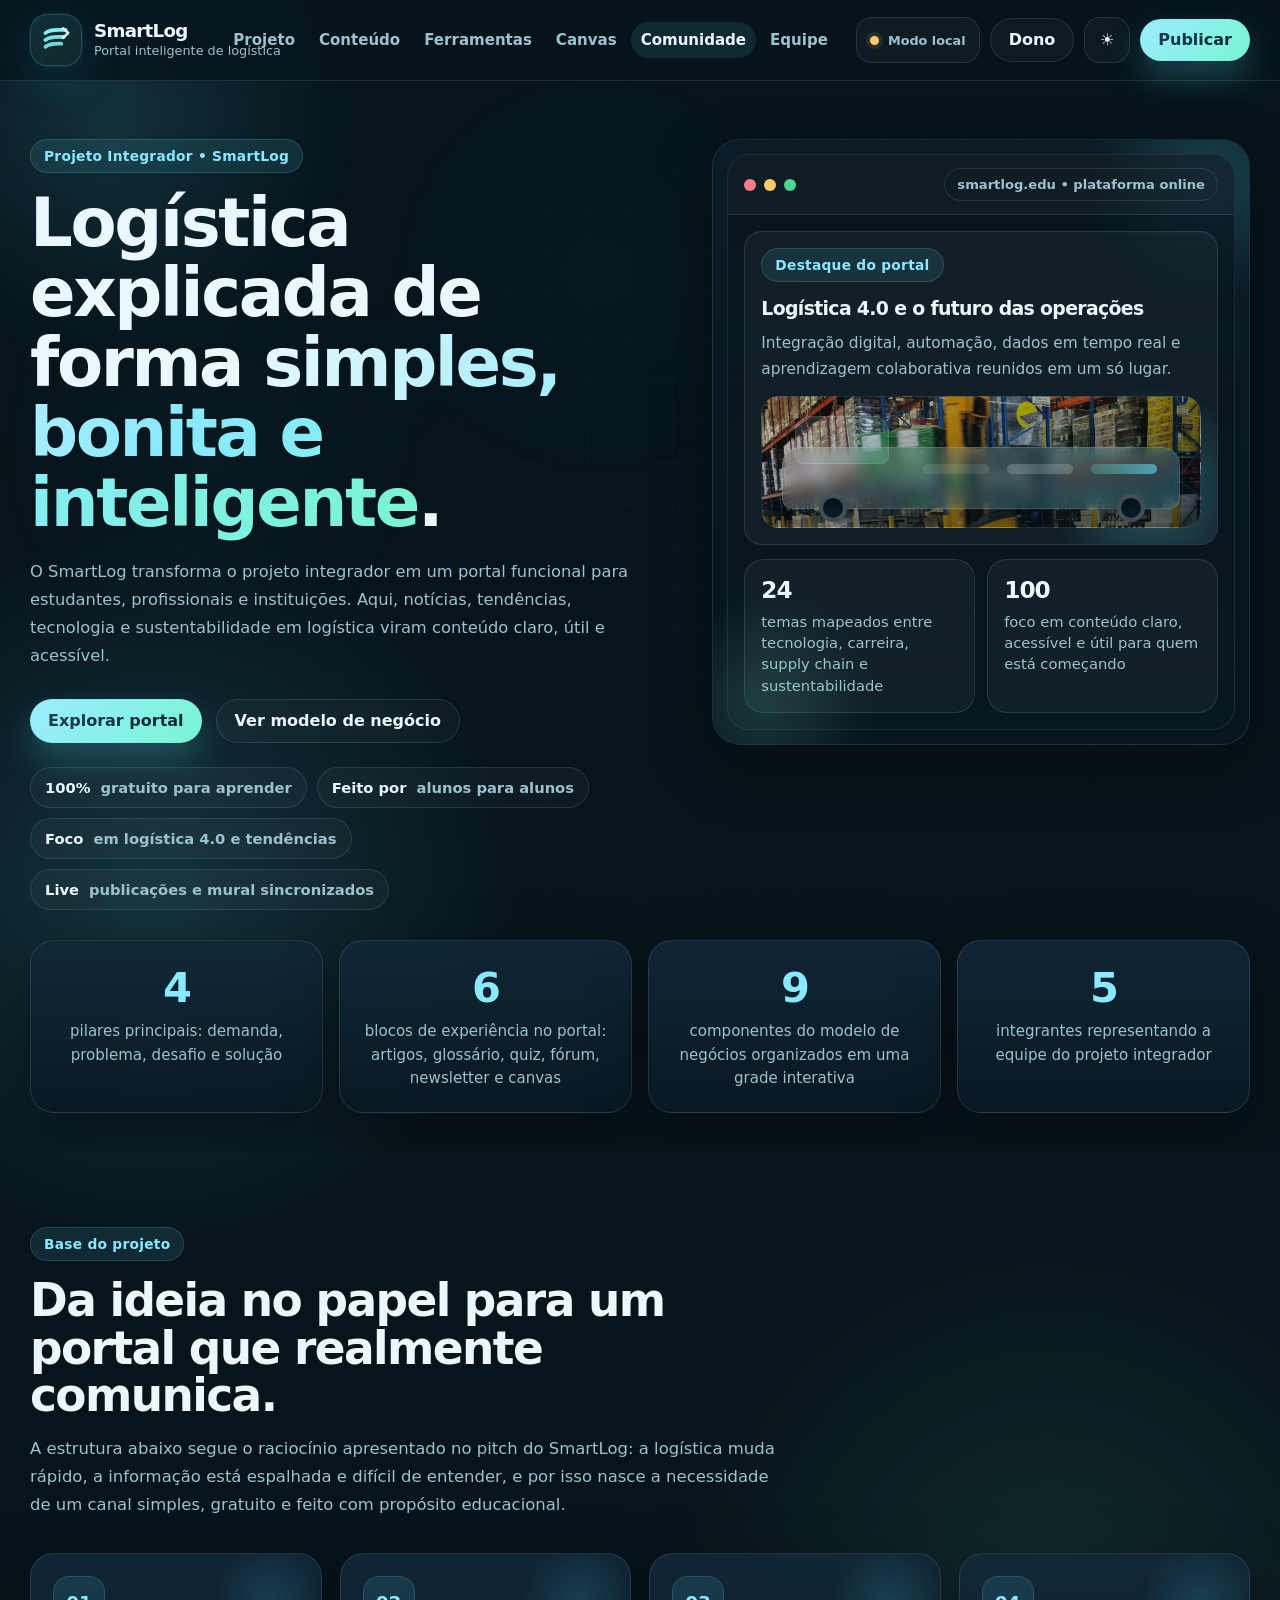
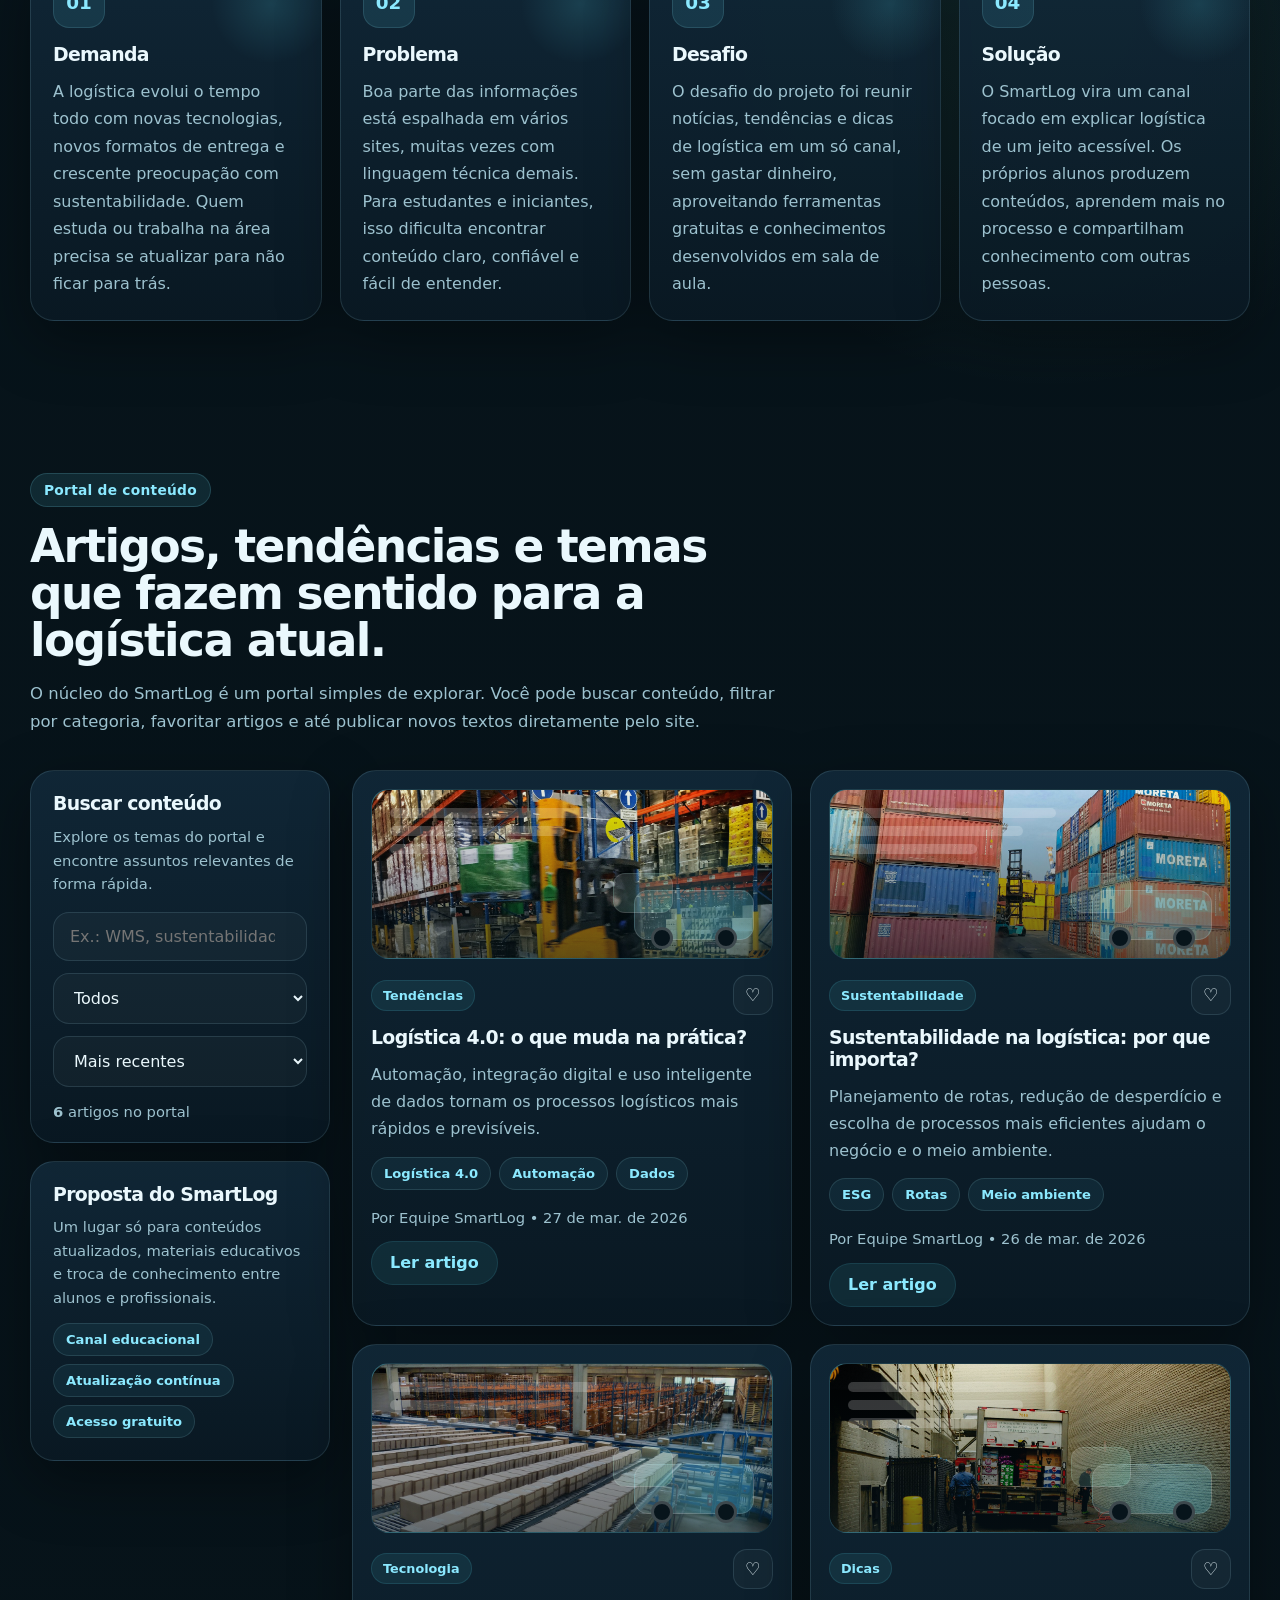
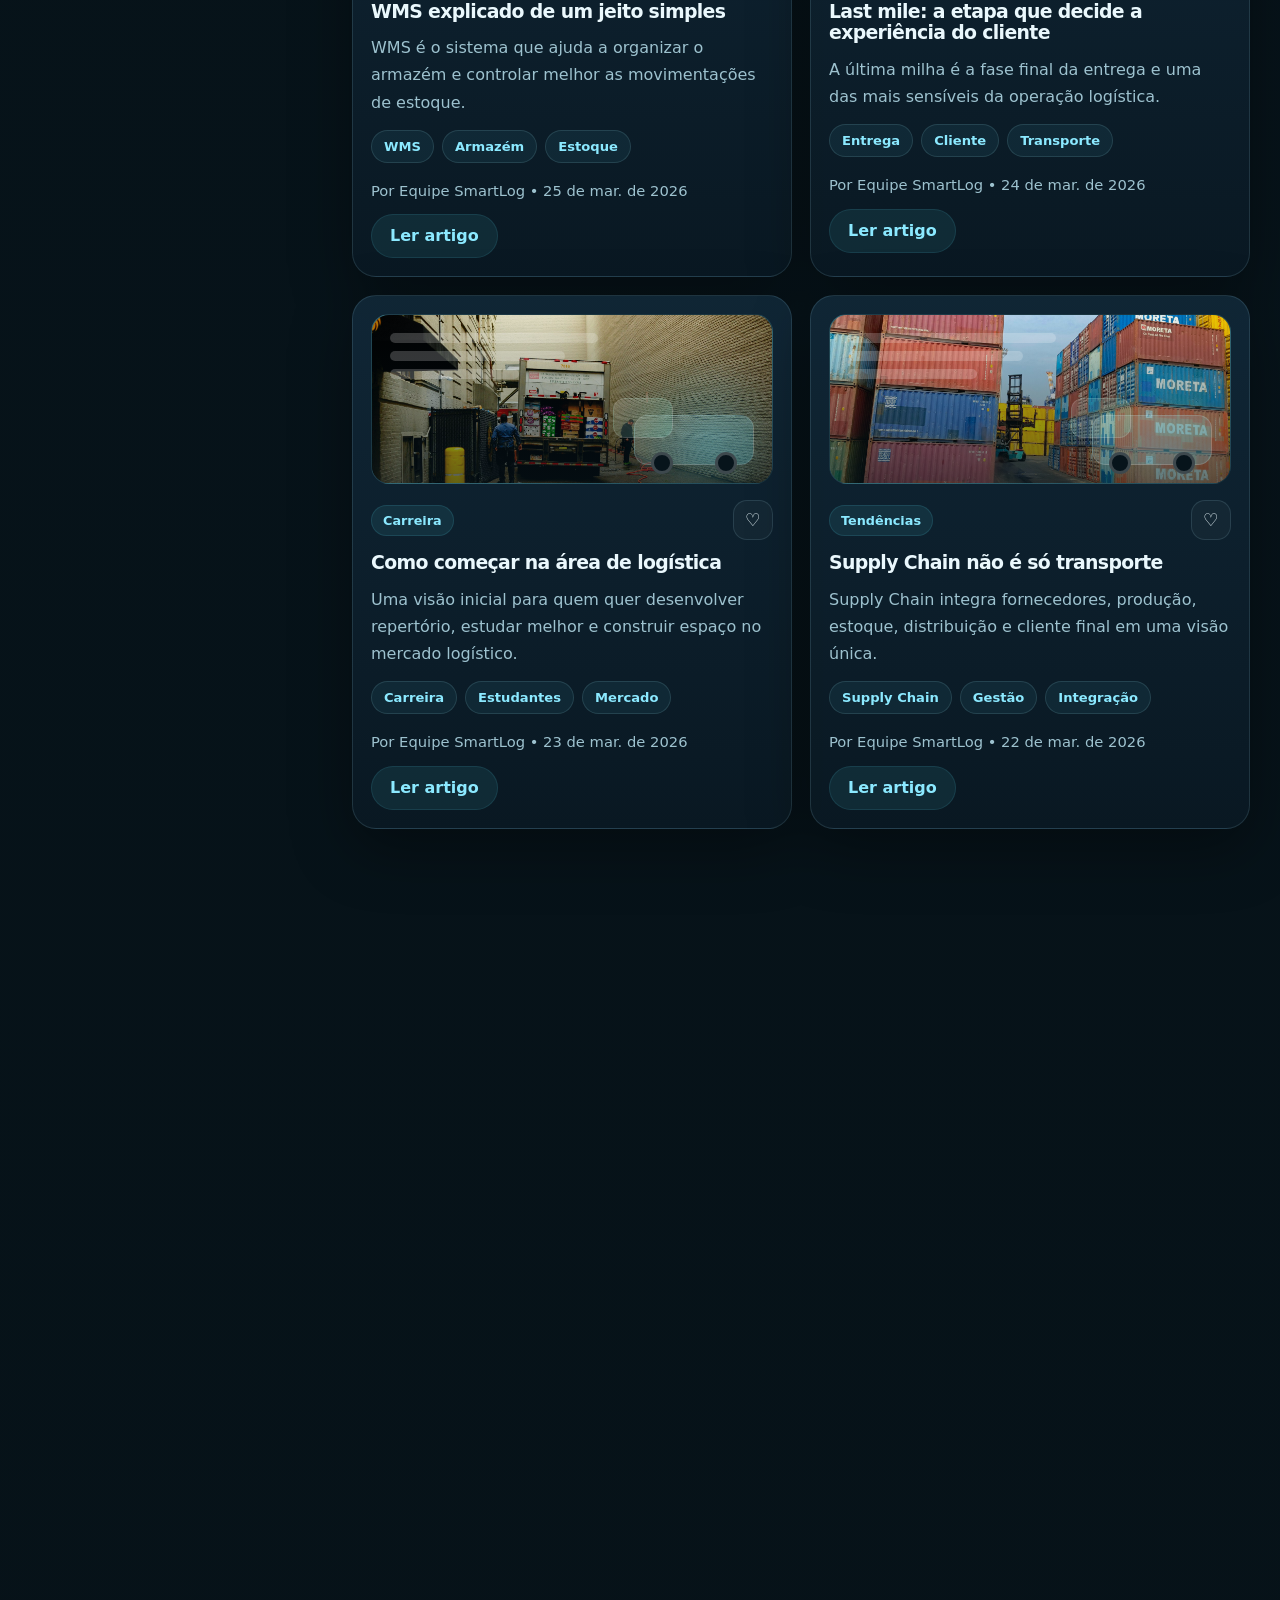
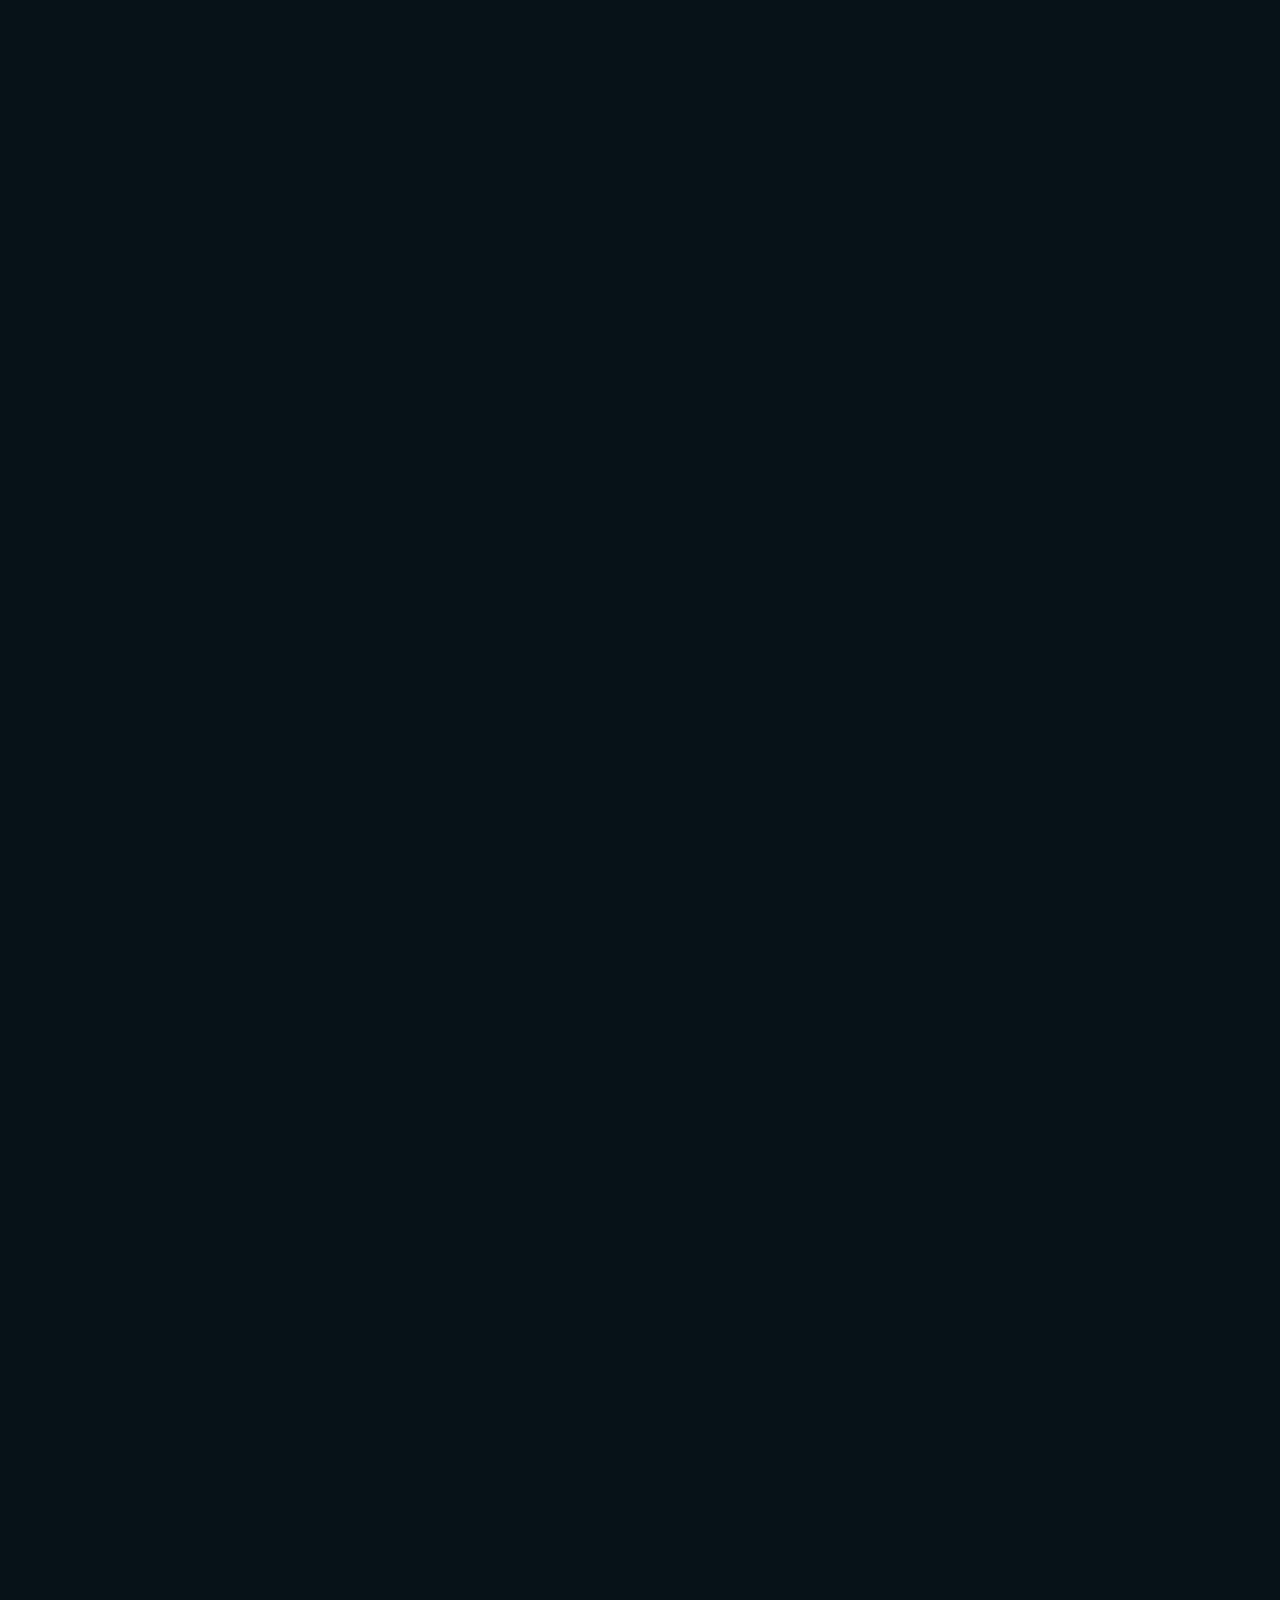
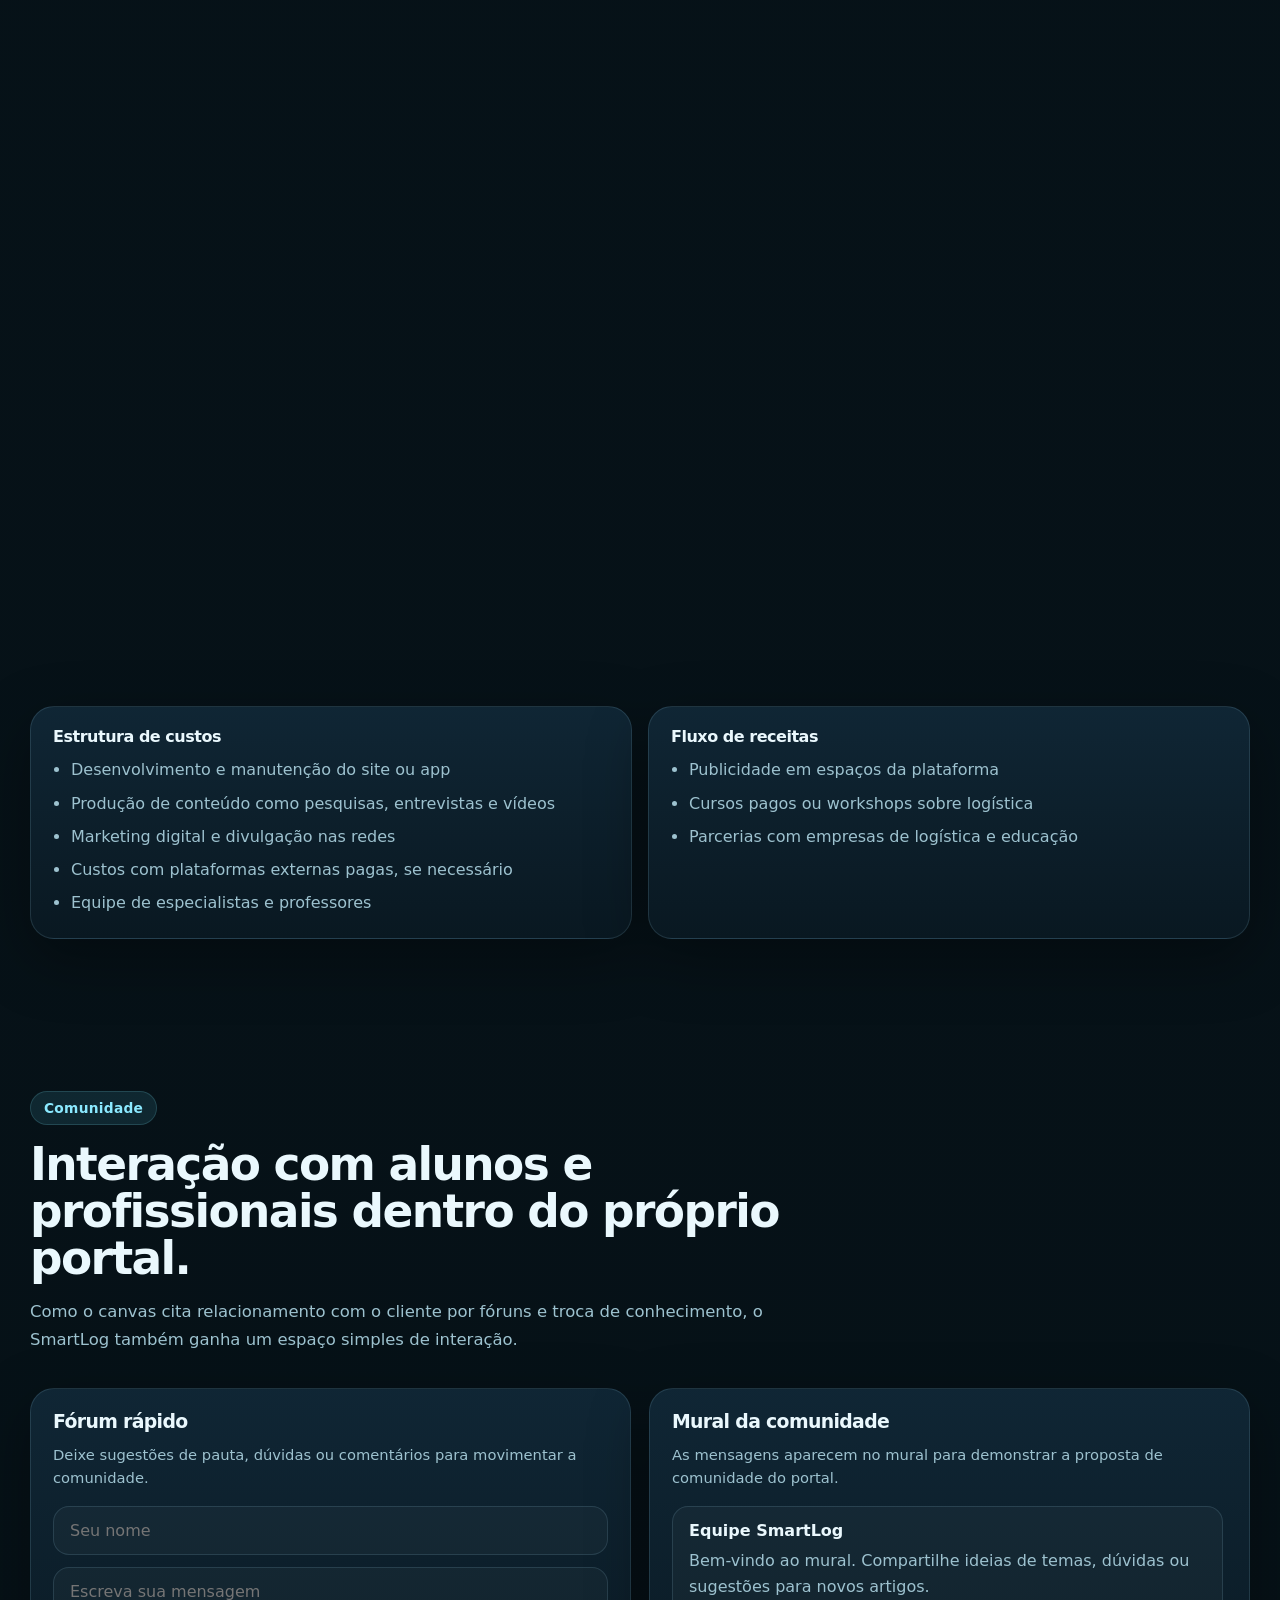
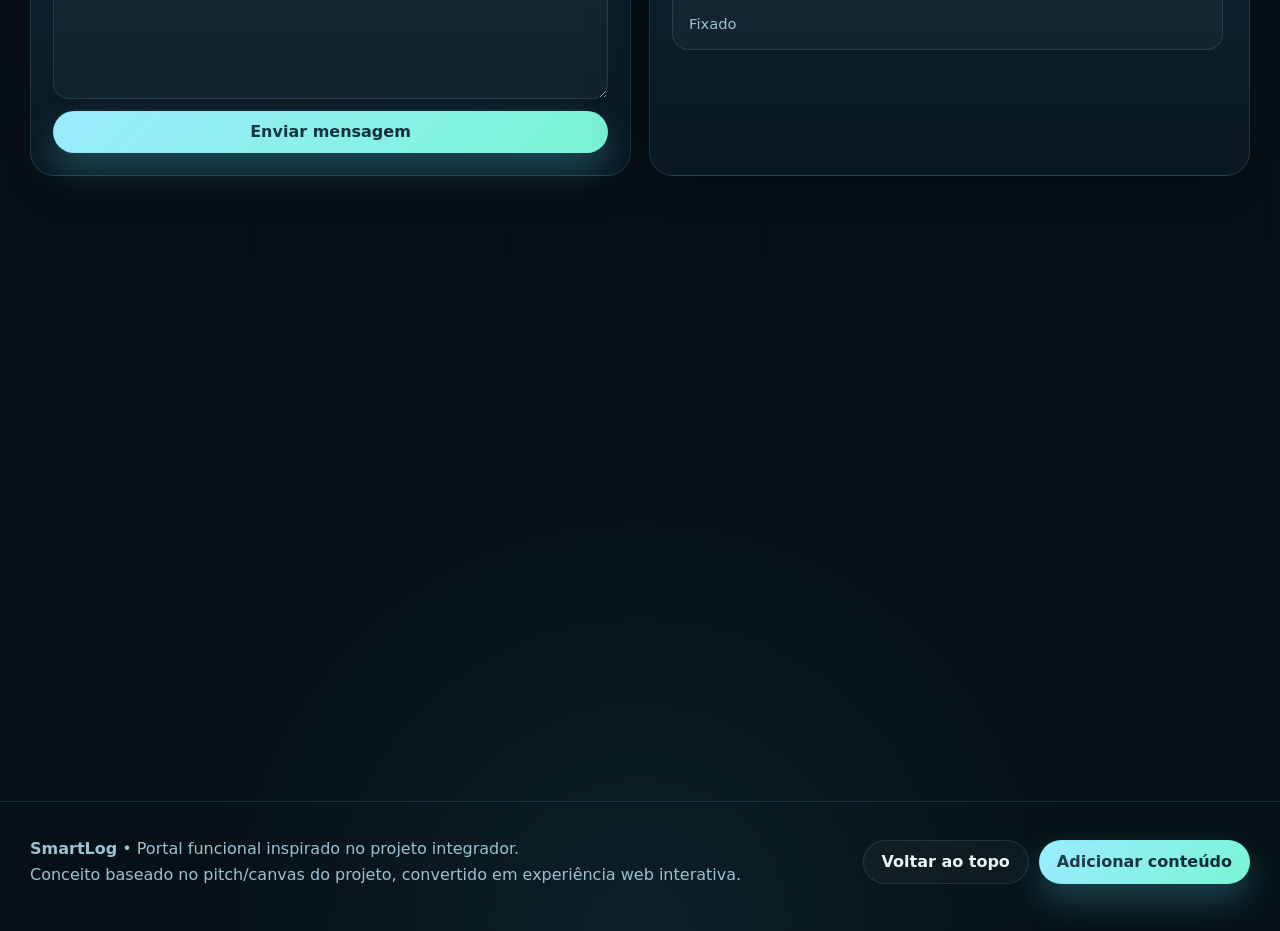
==== commit 2992886c: "Add files via upload" ====
--- a/index.html
+++ b/index.html
@@ -920,6 +920,24 @@
       color: var(--danger);
       border-color: rgba(255,123,138,0.18);
     }
+    .admin-only { display: none; }
+    body.admin-mode .admin-only { display: inline-flex; }
+    .admin-delete {
+      color: #ffd4d9;
+      background: rgba(255,123,138,0.12);
+      border: 1px solid rgba(255,123,138,0.22);
+    }
+    .admin-delete:hover {
+      box-shadow: 0 10px 24px rgba(255,123,138,0.12);
+    }
+    .forum-admin {
+      display: flex;
+      align-items: center;
+      justify-content: space-between;
+      gap: 12px;
+      margin-top: 12px;
+      flex-wrap: wrap;
+    }
     .article-card p {
       color: var(--muted);
       line-height: 1.7;
@@ -1241,6 +1259,17 @@
         linear-gradient(135deg, #dff4fb, #eefaff 72%);
     }
     .modal-body { color: var(--muted); line-height: 1.82; display: grid; gap: 16px; }
+    .admin-panel {
+      display: grid;
+      gap: 14px;
+      margin-top: 16px;
+    }
+    .admin-panel .notice { display: block; }
+    .admin-actions {
+      display: flex;
+      gap: 10px;
+      flex-wrap: wrap;
+    }
 
     footer {
       padding: 34px 0 42px;
@@ -1307,6 +1336,7 @@
       .nav-links.open { display: flex; }
       .nav-links a { text-align: center; padding: 12px 14px; }
       .nav-actions .btn-outline:not(.icon-btn) { display: none; }
+      .nav-actions .admin-btn { display: inline-flex; }
       .sync-status { min-height: 42px; }
     }
 
@@ -1401,6 +1431,7 @@
           <span class="sync-dot" aria-hidden="true"></span>
           <b>Modo local</b>
         </div>
+        <button class="btn btn-outline admin-btn" id="adminBtn" type="button" hidden>Dono</button>
         <button class="btn btn-outline icon-btn" id="themeBtn" aria-label="Alternar tema">☀️</button>
         <button class="btn btn-outline" id="printBtn">Imprimir</button>
         <a class="btn btn-primary" href="#publicar">Publicar</a>
@@ -1852,6 +1883,23 @@
       <p class="hint" id="modalMeta" style="margin-top:10px;"></p>
       <div class="modal-hero" aria-hidden="true"></div>
       <div class="modal-body" id="modalBody"></div>
+    </div>
+  </div>
+
+  <div class="modal" id="adminModal" aria-hidden="true">
+    <div class="modal-card">
+      <button class="modal-close" id="closeAdminModal" aria-label="Fechar painel do dono">✕</button>
+      <div class="label">Controle do dono</div>
+      <h2 style="margin-top:14px;">Painel privado do SmartLog</h2>
+      <p class="hint" id="adminStatusText" style="margin-top:10px;">Entre com sua senha para liberar ações de moderação.</p>
+      <form class="admin-panel" id="adminLoginForm">
+        <input class="input" id="adminPassword" type="password" placeholder="Senha de dono" autocomplete="current-password" required />
+        <div class="admin-actions">
+          <button class="btn btn-primary" type="submit">Entrar como dono</button>
+          <button class="btn btn-outline" id="adminLogoutBtn" type="button" hidden>Sair do painel</button>
+        </div>
+      </form>
+      <p class="notice" id="adminNotice" style="display:none;"></p>
     </div>
   </div>
 
@@ -1983,6 +2031,11 @@
       users: 0
     };
 
+    const adminState = {
+      enabled: false,
+      authenticated: false
+    };
+
     const glossaryItems = [
       { term: 'Supply Chain', desc: 'Cadeia de suprimentos completa, da origem ao cliente final.' },
       { term: 'WMS', desc: 'Sistema de gerenciamento de armazém usado para organizar e controlar estoque e movimentações.' },
@@ -2138,6 +2191,109 @@
         syncState.connected = false;
         updateSyncStatus('error', syncState.users);
         return false;
+      }
+    }
+
+    async function requestJSON(path, payload = null) {
+      const options = payload
+        ? { method: 'POST', headers: { 'Content-Type': 'application/json' }, body: JSON.stringify(payload) }
+        : { method: 'GET' };
+      const response = await fetch(path, options);
+      const data = await response.json().catch(() => ({}));
+      if (!response.ok) throw new Error(data.error || 'Falha na operação.');
+      return data;
+    }
+
+    function updateAdminUI() {
+      document.body.classList.toggle('admin-mode', adminState.authenticated);
+      $('#adminBtn').hidden = !adminState.enabled;
+      $('#adminLogoutBtn').hidden = !adminState.authenticated;
+      $('#adminPassword').hidden = adminState.authenticated;
+      $('#adminLoginForm button[type="submit"]').hidden = adminState.authenticated;
+      $('#adminStatusText').textContent = adminState.authenticated
+        ? 'Você está no modo dono. Os botões de apagar aparecem nos artigos publicados pela comunidade.'
+        : 'Entre com sua senha para liberar ações de moderação.';
+      renderArticles();
+    }
+
+    async function checkAdminStatus() {
+      if (location.protocol === 'file:') return;
+      try {
+        const status = await requestJSON('/api/admin/status');
+        adminState.enabled = Boolean(status.enabled);
+        adminState.authenticated = Boolean(status.authenticated);
+        updateAdminUI();
+      } catch {
+        adminState.enabled = false;
+        adminState.authenticated = false;
+        updateAdminUI();
+      }
+    }
+
+    function openAdminModal() {
+      $('#adminModal').classList.add('open');
+      document.body.style.overflow = 'hidden';
+      if (!adminState.authenticated) $('#adminPassword').focus();
+    }
+
+    function closeAdminModal() {
+      $('#adminModal').classList.remove('open');
+      document.body.style.overflow = '';
+    }
+
+    async function handleAdminLogin(event) {
+      event.preventDefault();
+      try {
+        await requestJSON('/api/admin/login', { password: $('#adminPassword').value });
+        $('#adminPassword').value = '';
+        adminState.authenticated = true;
+        $('#adminNotice').style.display = 'none';
+        updateAdminUI();
+        showToast('Modo dono ativado.');
+      } catch (error) {
+        $('#adminNotice').textContent = error.message || 'Senha incorreta.';
+        $('#adminNotice').style.display = 'block';
+      }
+    }
+
+    async function handleAdminLogout() {
+      try {
+        await requestJSON('/api/admin/logout', {});
+      } catch {}
+      adminState.authenticated = false;
+      updateAdminUI();
+      showToast('Você saiu do painel do dono.');
+    }
+
+    async function deletePost(id) {
+      if (!adminState.authenticated) {
+        openAdminModal();
+        return;
+      }
+      const post = getAllPosts().find(item => item.id === id);
+      if (!post || !confirm(`Apagar o artigo "${post.title}"?`)) return;
+      try {
+        const payload = await requestJSON('/api/admin/delete-post', { id });
+        applyRemoteState(payload);
+        showToast('Artigo apagado do portal.');
+      } catch (error) {
+        showToast(error.message || 'Não foi possível apagar.');
+      }
+    }
+
+    async function deleteForumPost(id) {
+      if (!adminState.authenticated) {
+        openAdminModal();
+        return;
+      }
+      const post = getForumPosts().find(item => String(item.id) === String(id));
+      if (!post || !confirm(`Apagar a mensagem de "${post.name}"?`)) return;
+      try {
+        const payload = await requestJSON('/api/admin/delete-forum', { id });
+        applyRemoteState(payload);
+        showToast('Mensagem apagada do mural.');
+      } catch (error) {
+        showToast(error.message || 'Não foi possível apagar.');
       }
     }
 
@@ -2242,12 +2398,14 @@
           <div class="article-actions">
             <span class="hint">Por ${escapeHTML(post.author)} • ${formatDate(post.date)}</span>
             <button class="btn btn-soft" data-read="${post.id}">Ler artigo</button>
+            ${post.id.startsWith('aluno-') ? `<button class="btn btn-soft admin-delete admin-only" data-delete="${post.id}">Apagar</button>` : ''}
           </div>
         </article>
       `).join('');
 
       $$('[data-read]').forEach(btn => btn.addEventListener('click', () => openArticle(btn.dataset.read)));
       $$('[data-fav]').forEach(btn => btn.addEventListener('click', () => toggleFavorite(btn.dataset.fav)));
+      $$('[data-delete]').forEach(btn => btn.addEventListener('click', () => deletePost(btn.dataset.delete)));
     }
 
     function openArticle(id) {
@@ -2378,9 +2536,13 @@
         <div class="forum-post">
           <b>${escapeHTML(post.name)}</b>
           <p>${escapeHTML(post.message)}</p>
-          ${post.date ? `<span class="hint">${escapeHTML(post.date)}</span>` : ''}
+          <div class="forum-admin">
+            ${post.date ? `<span class="hint">${escapeHTML(post.date)}</span>` : '<span></span>'}
+            ${post.id ? `<button class="btn btn-soft admin-delete admin-only" data-delete-forum="${escapeHTML(post.id)}">Apagar</button>` : ''}
+          </div>
         </div>
       `).join('');
+      $$('[data-delete-forum]').forEach(btn => btn.addEventListener('click', () => deleteForumPost(btn.dataset.deleteForum)));
     }
 
     async function handleForumSubmit(event) {
@@ -2538,7 +2700,13 @@
       setupBars();
       setupHeroTilt();
       initRealtimeSync();
-
+      checkAdminStatus();
+
+      $('#adminBtn').addEventListener('click', openAdminModal);
+      $('#adminLoginForm').addEventListener('submit', handleAdminLogin);
+      $('#adminLogoutBtn').addEventListener('click', handleAdminLogout);
+      $('#closeAdminModal').addEventListener('click', closeAdminModal);
+      $('#adminModal').addEventListener('click', event => { if (event.target.id === 'adminModal') closeAdminModal(); });
       $('#themeBtn').addEventListener('click', toggleTheme);
       $('#printBtn').addEventListener('click', () => window.print());
       $('#searchInput').addEventListener('input', renderArticles);
@@ -2549,7 +2717,12 @@
       $('#newsletterForm').addEventListener('submit', handleNewsletter);
       $('#closeModal').addEventListener('click', closeArticle);
       $('#articleModal').addEventListener('click', event => { if (event.target.id === 'articleModal') closeArticle(); });
-      document.addEventListener('keydown', event => { if (event.key === 'Escape') closeArticle(); });
+      document.addEventListener('keydown', event => {
+        if (event.key === 'Escape') {
+          closeArticle();
+          closeAdminModal();
+        }
+      });
     }
 
     document.addEventListener('DOMContentLoaded', boot);
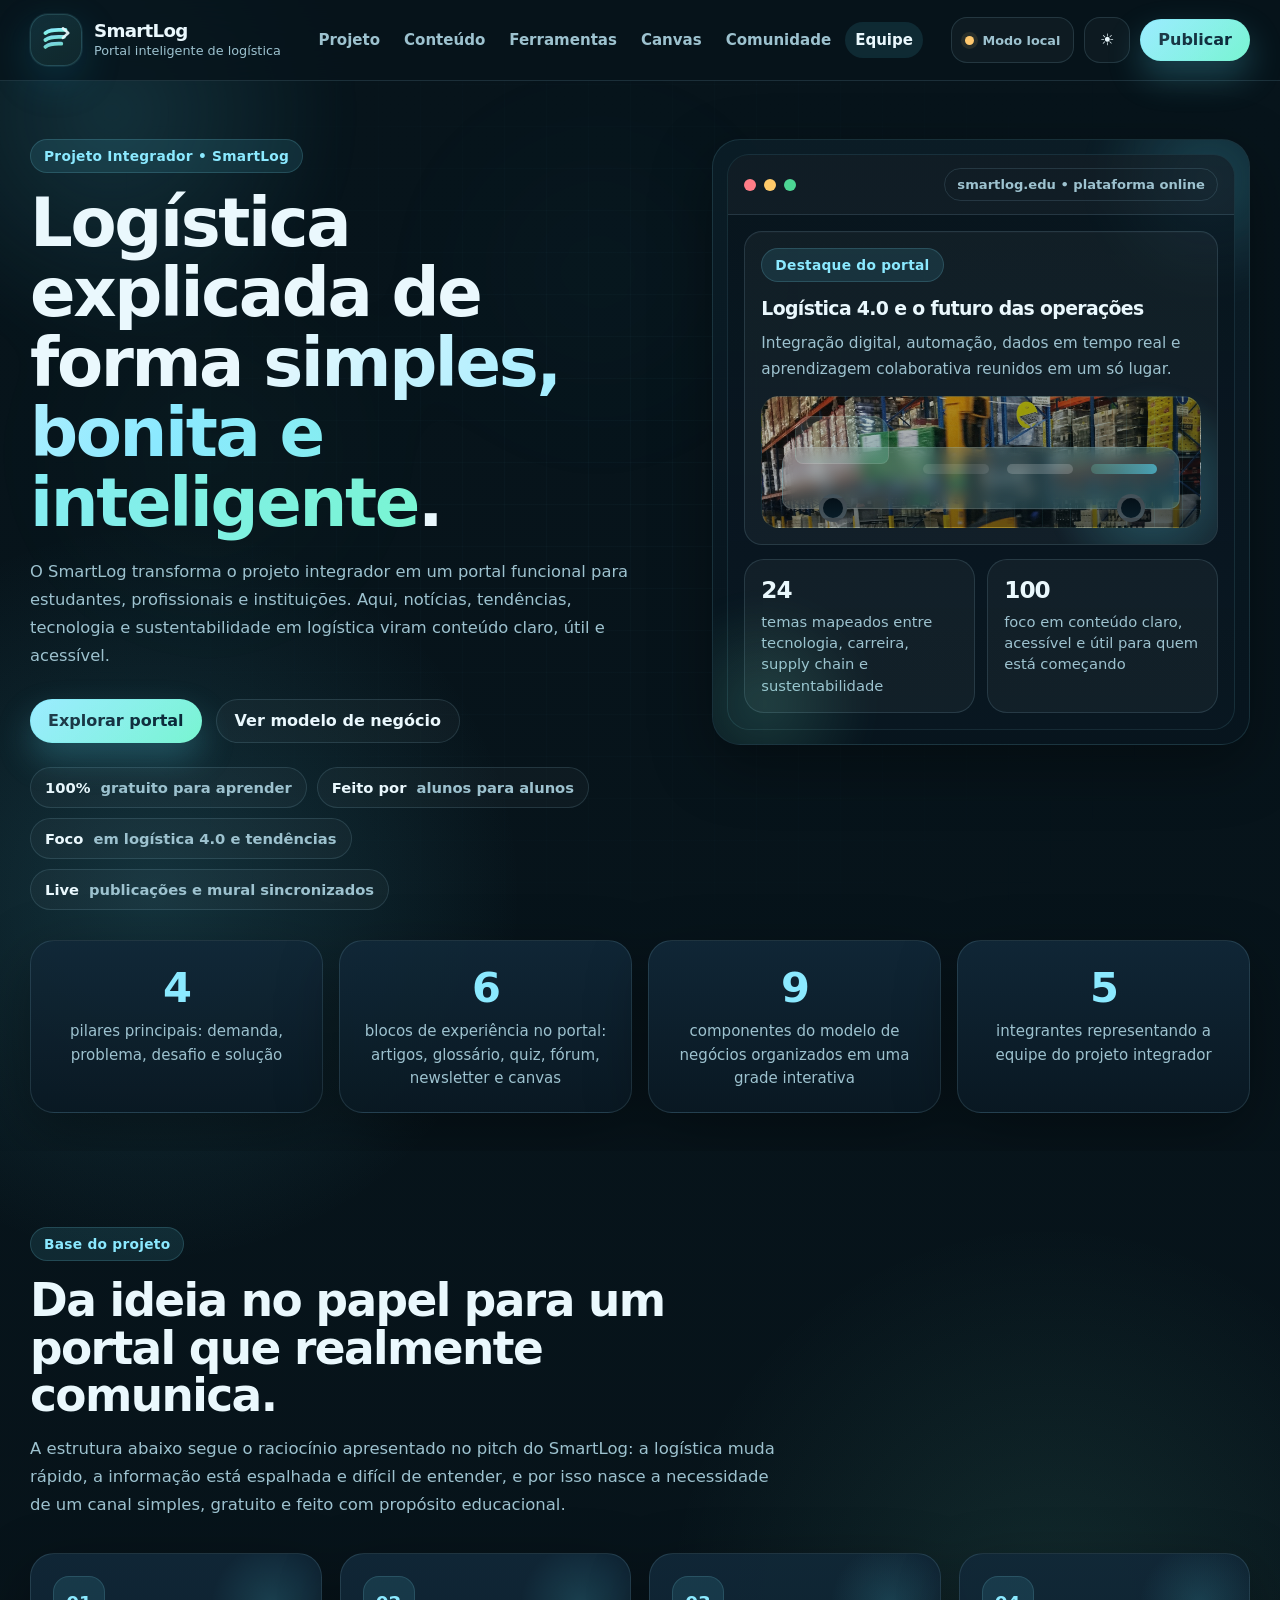
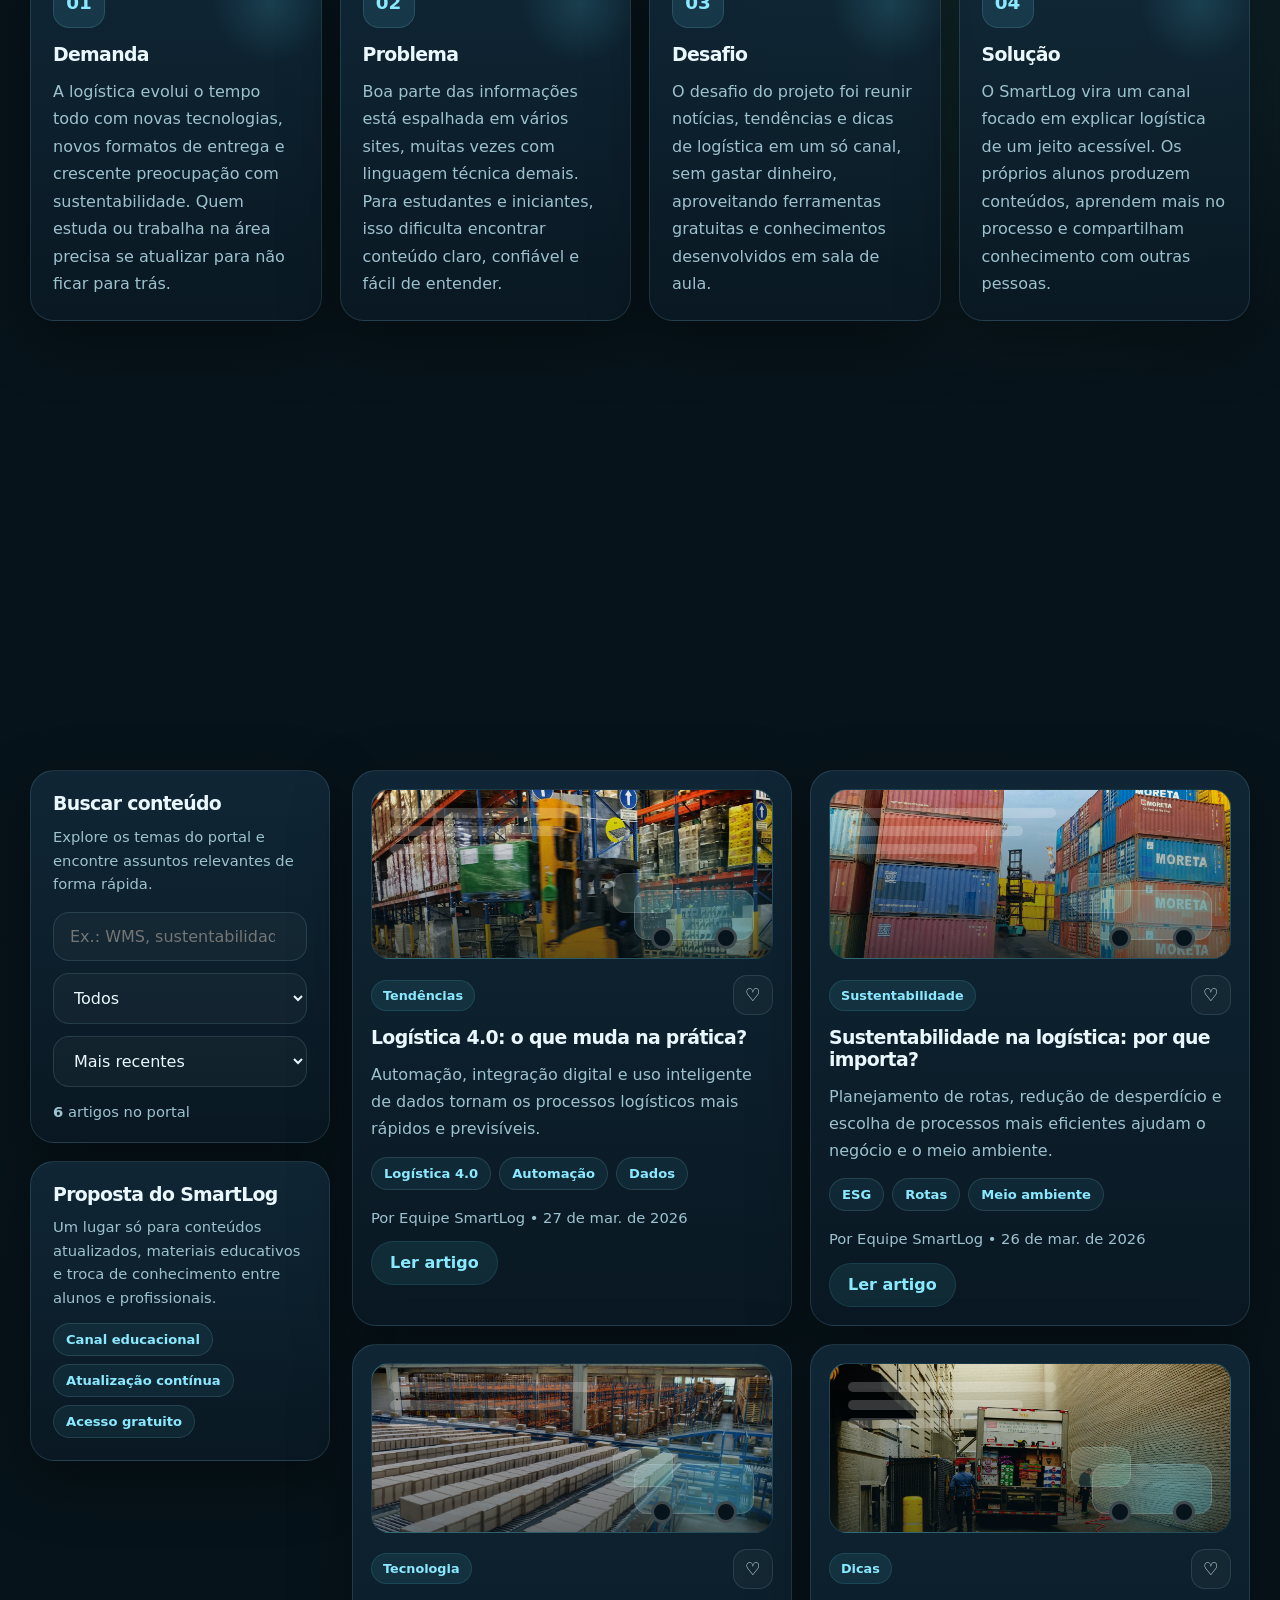
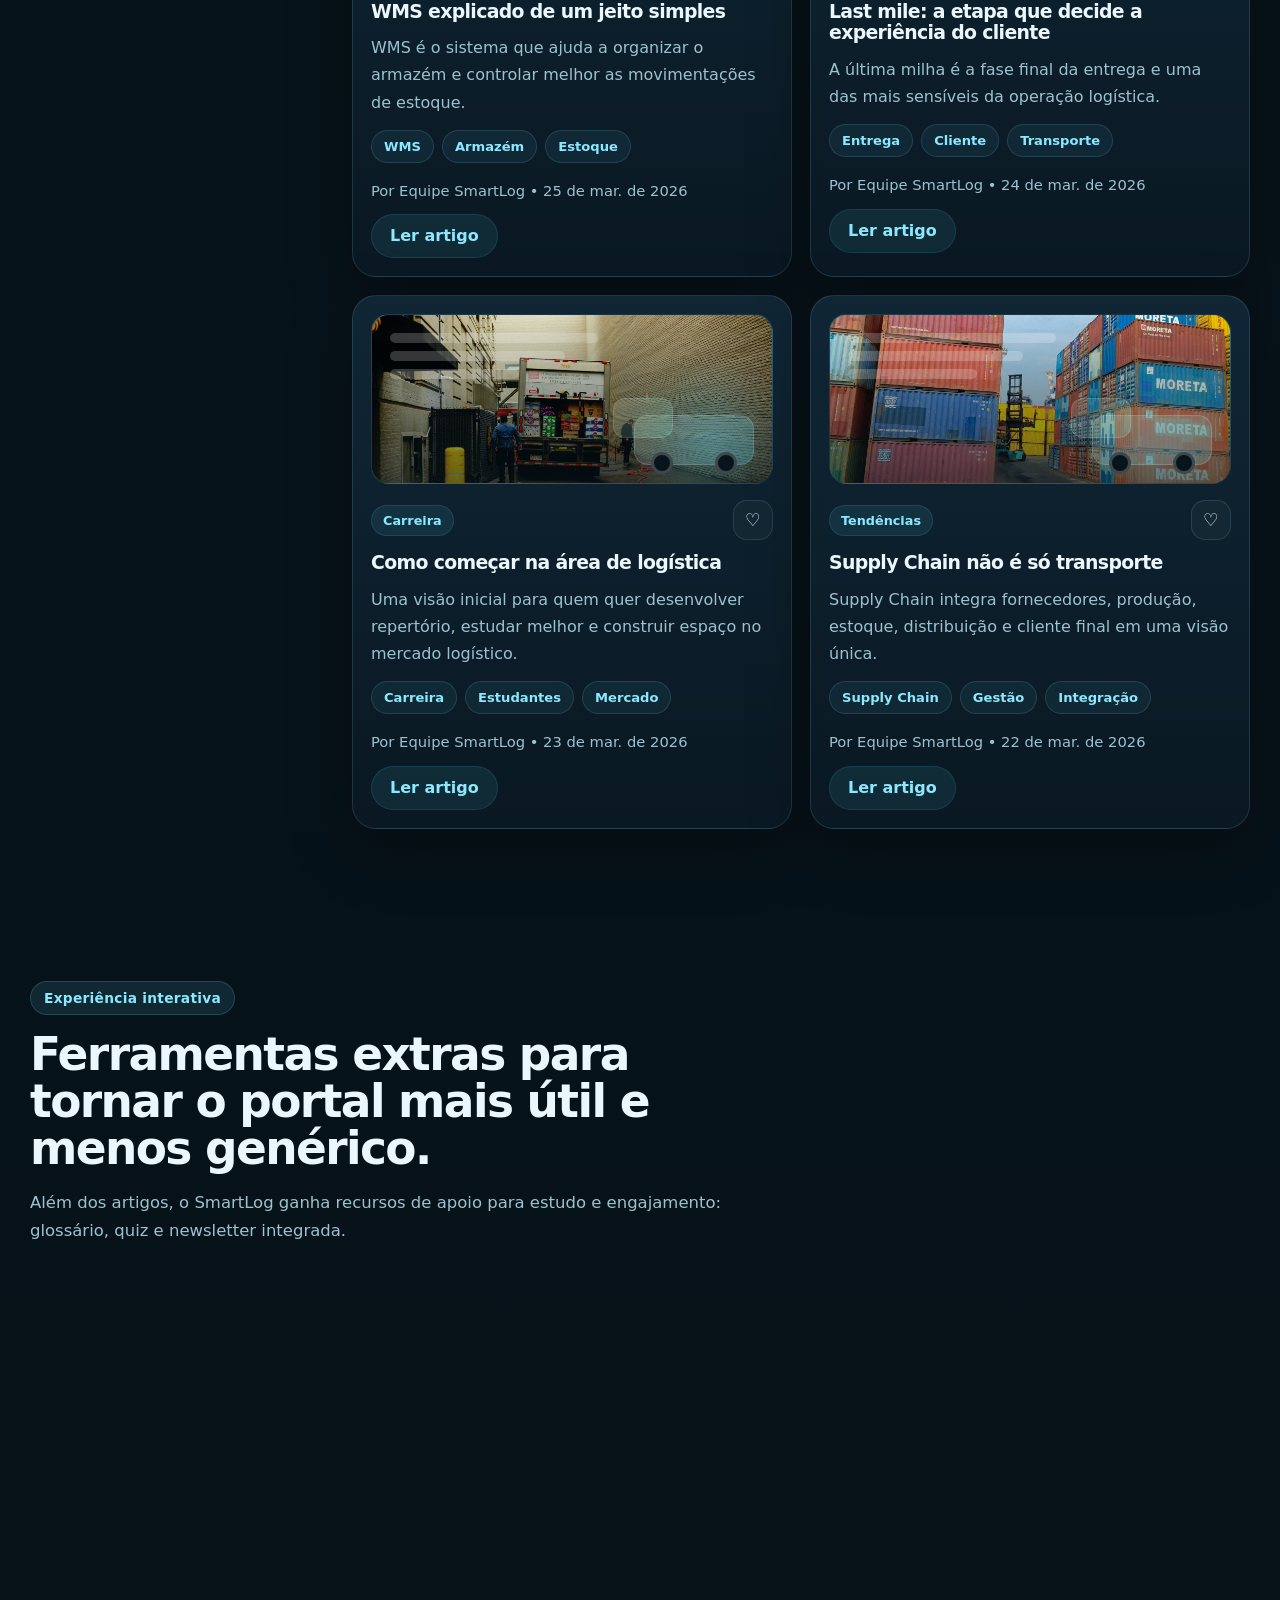
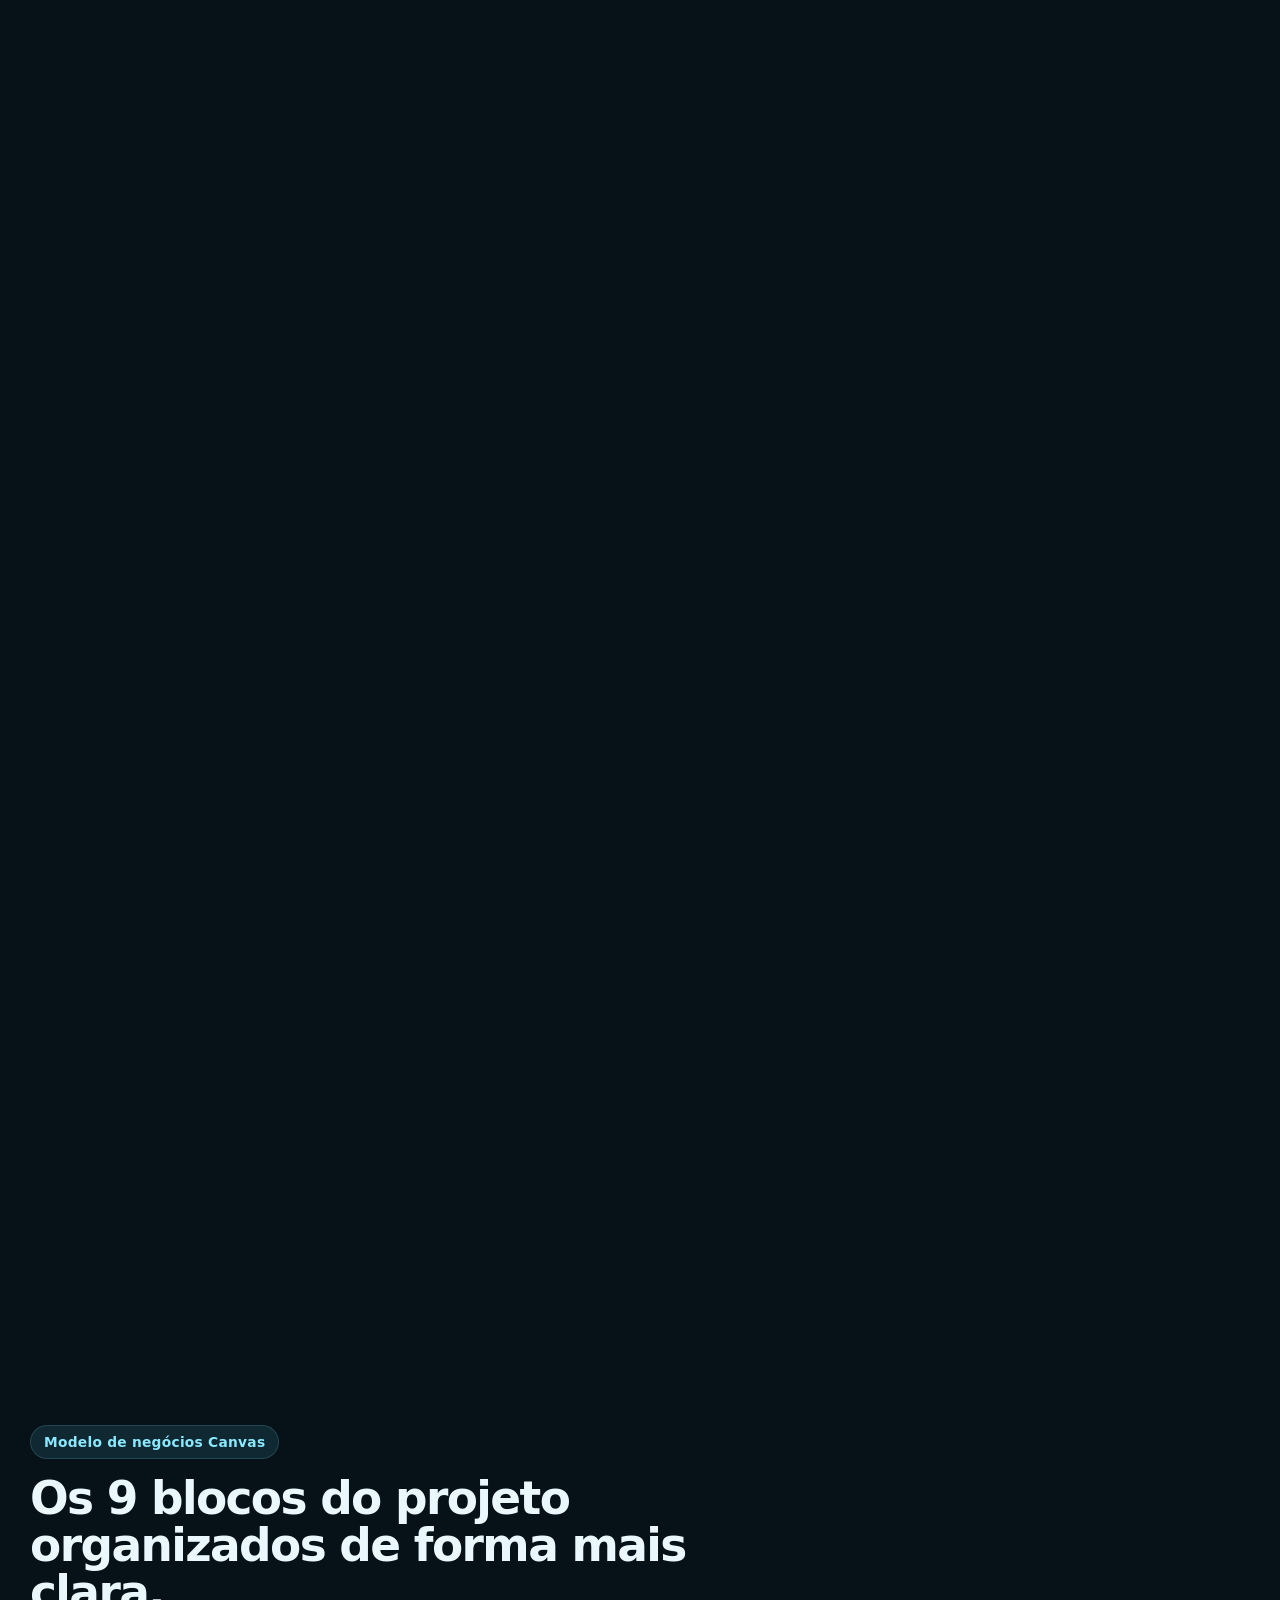
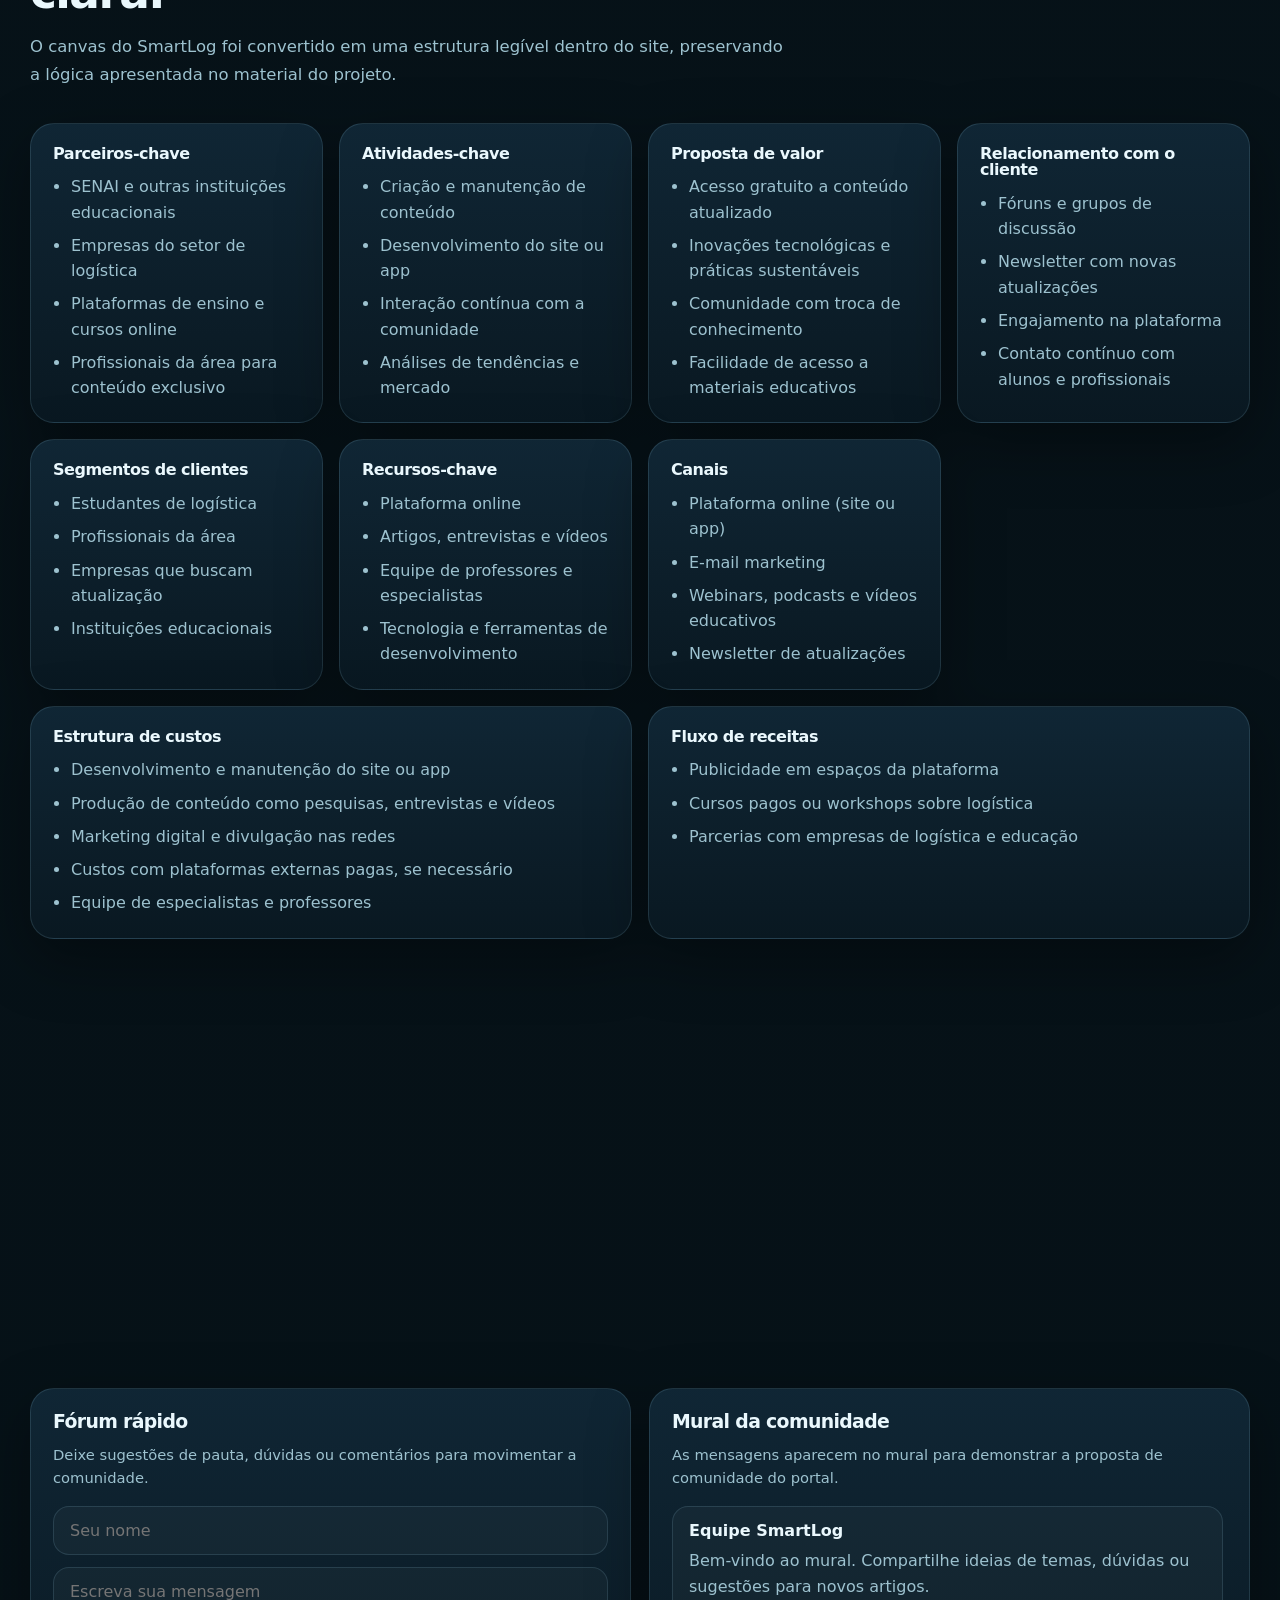
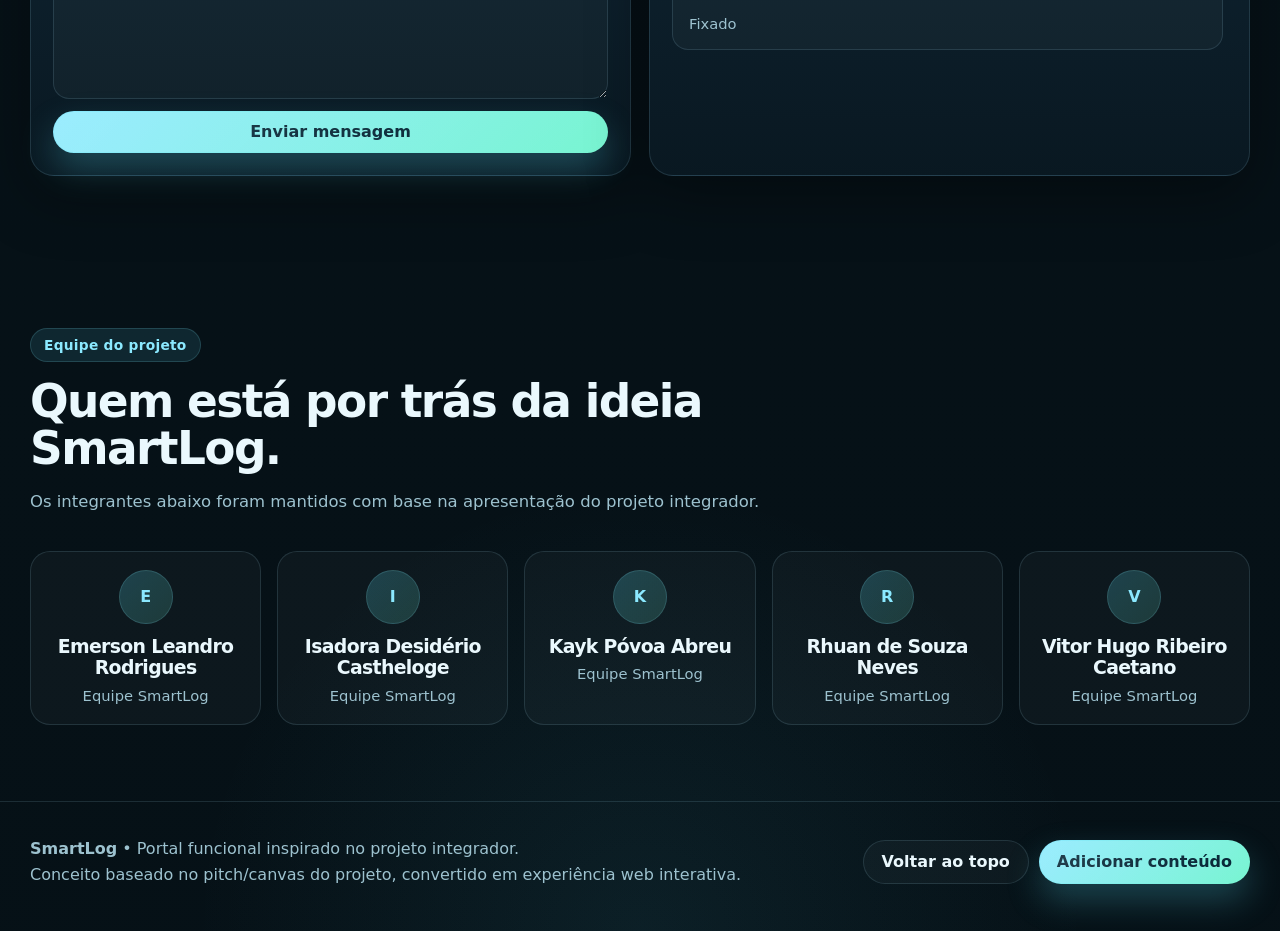
==== commit e7811f45: "Add files via upload" ====
--- a/index.html
+++ b/index.html
@@ -51,6 +51,7 @@
     }
 
     * { box-sizing: border-box; }
+    [hidden] { display: none !important; }
     html { scroll-behavior: smooth; }
     body {
       margin: 0;
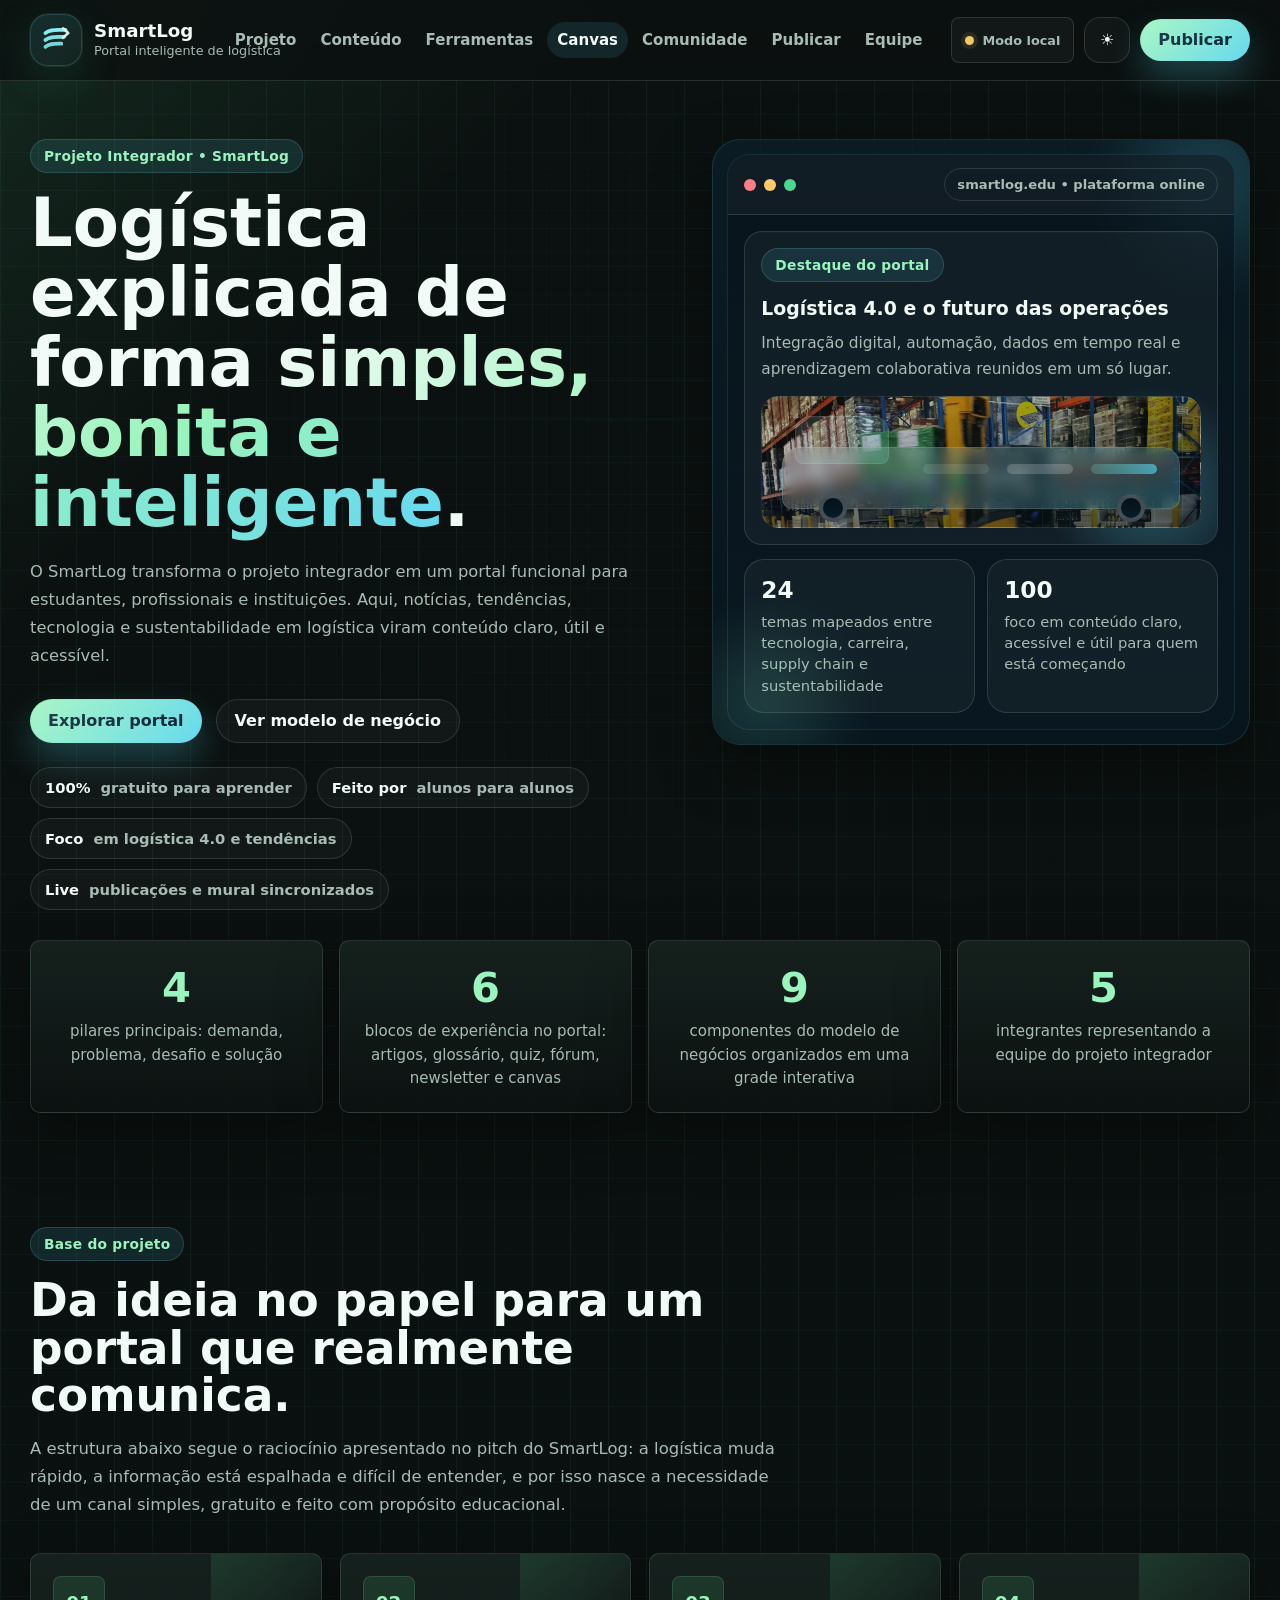
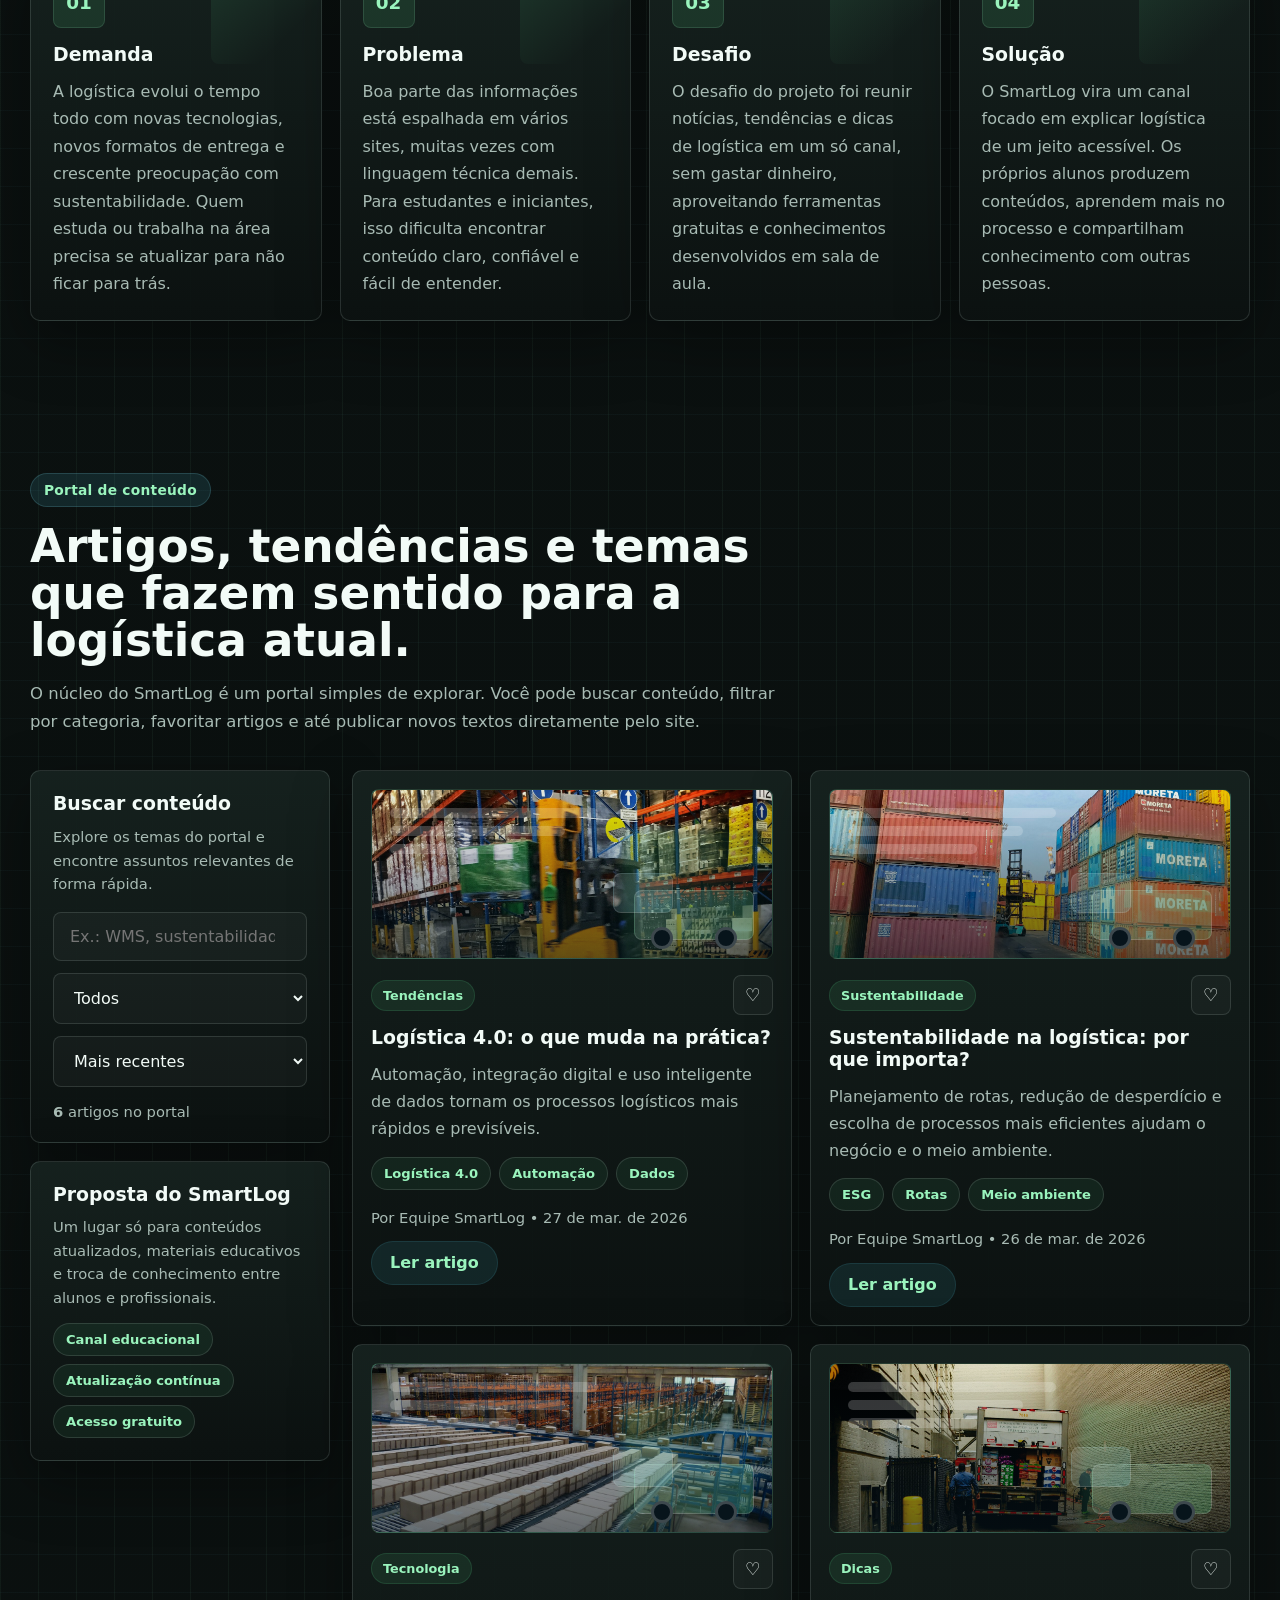
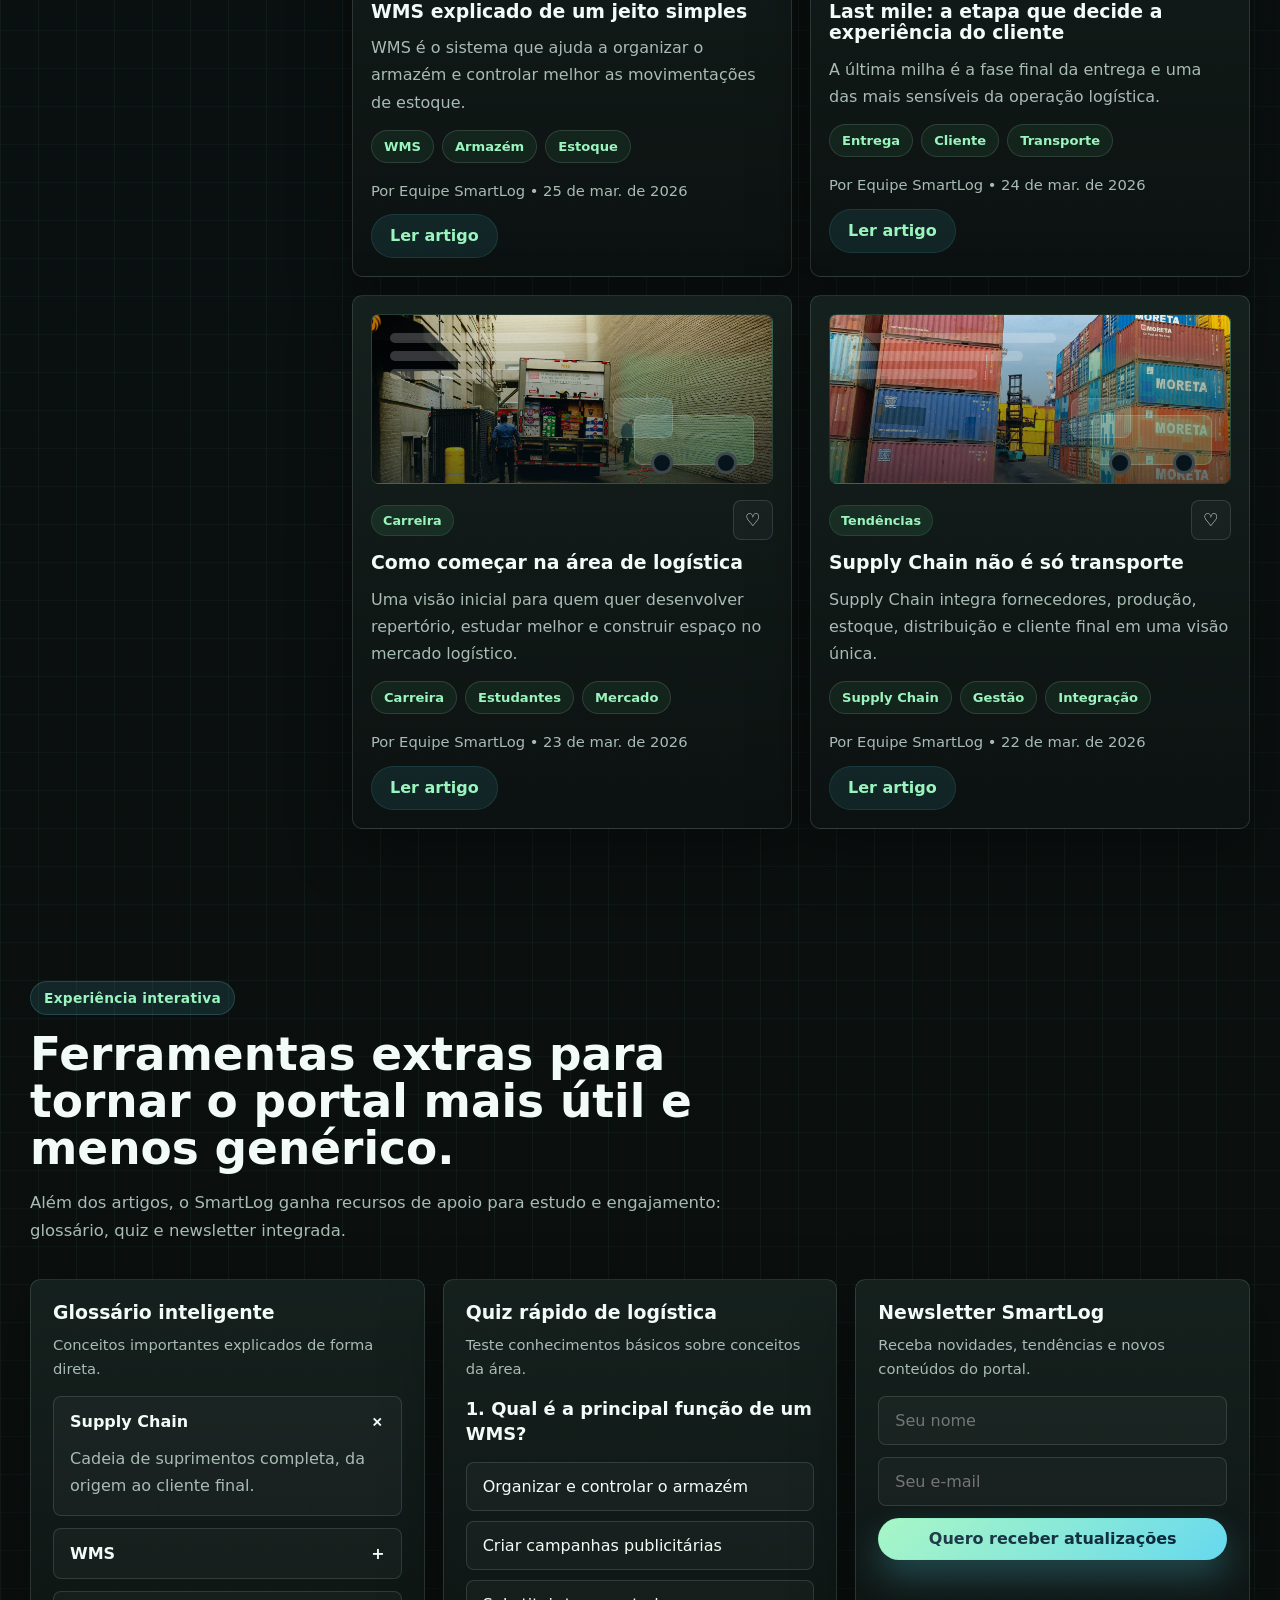
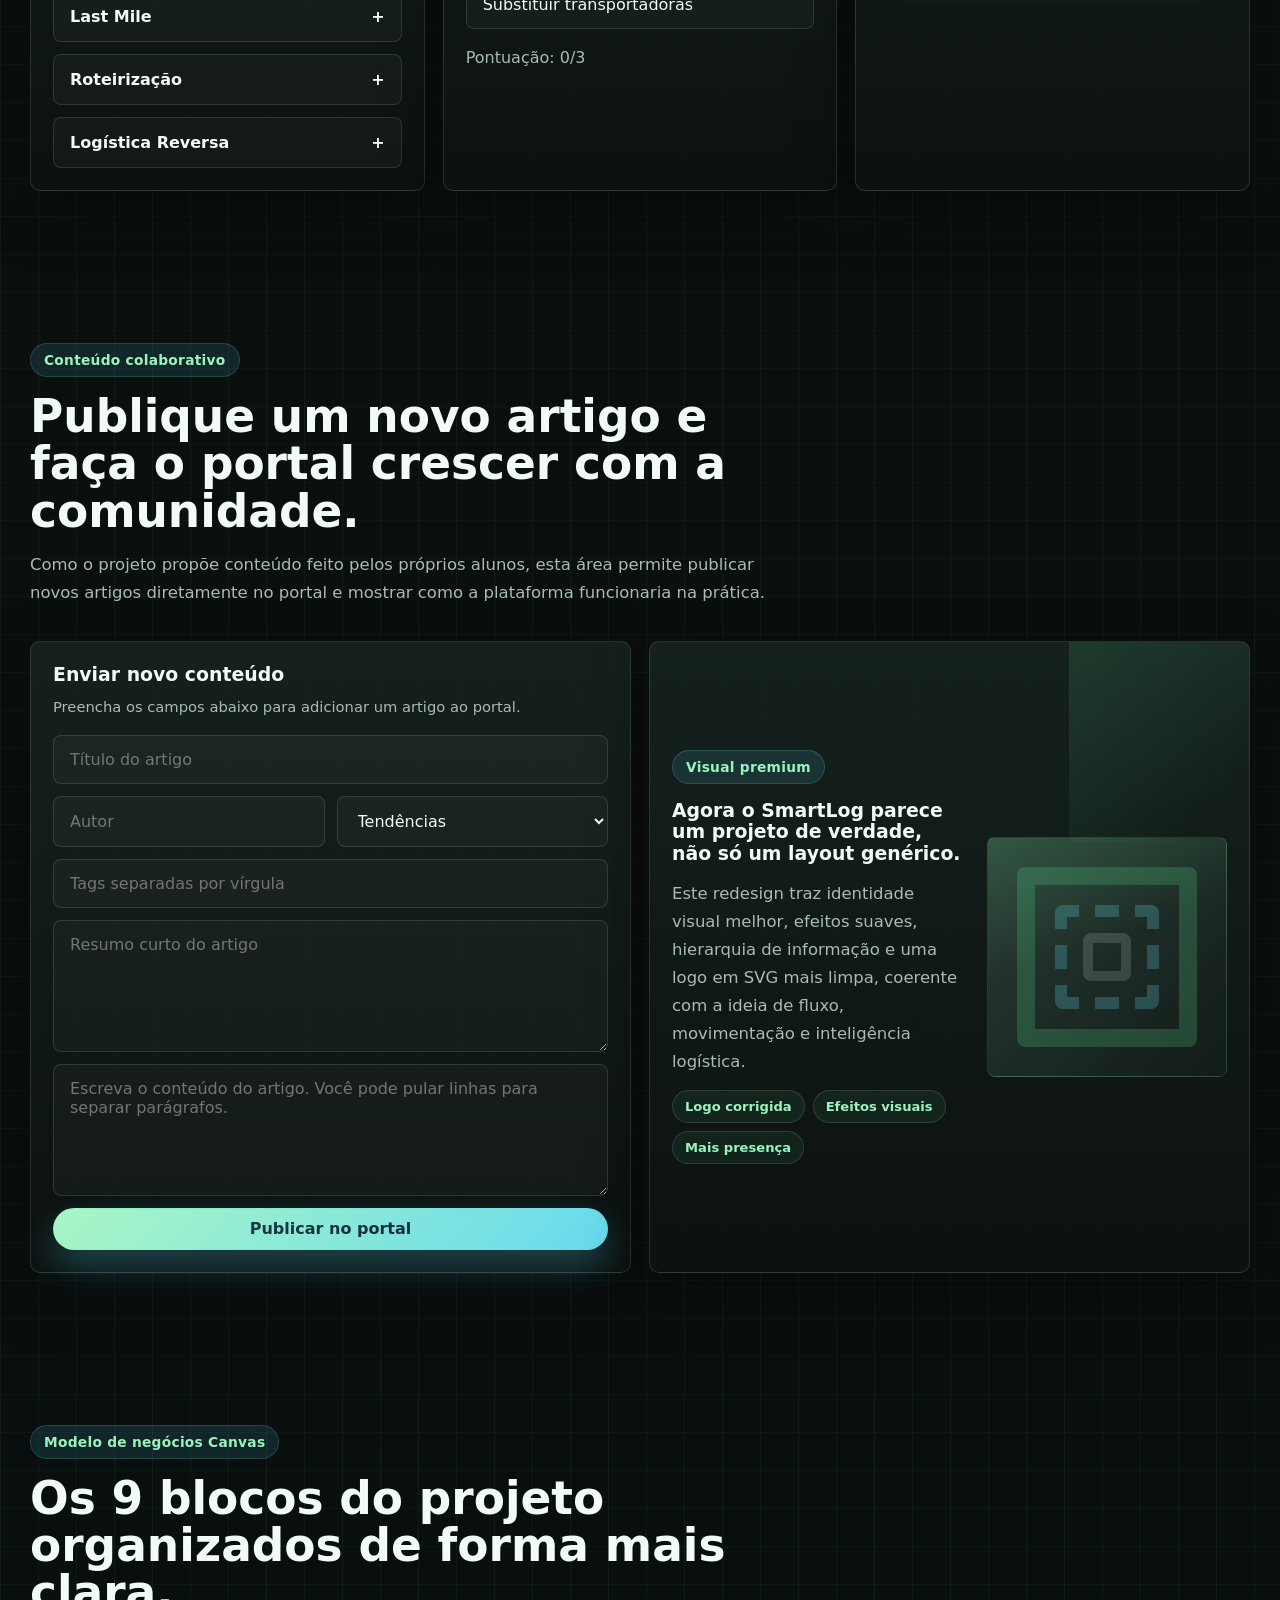
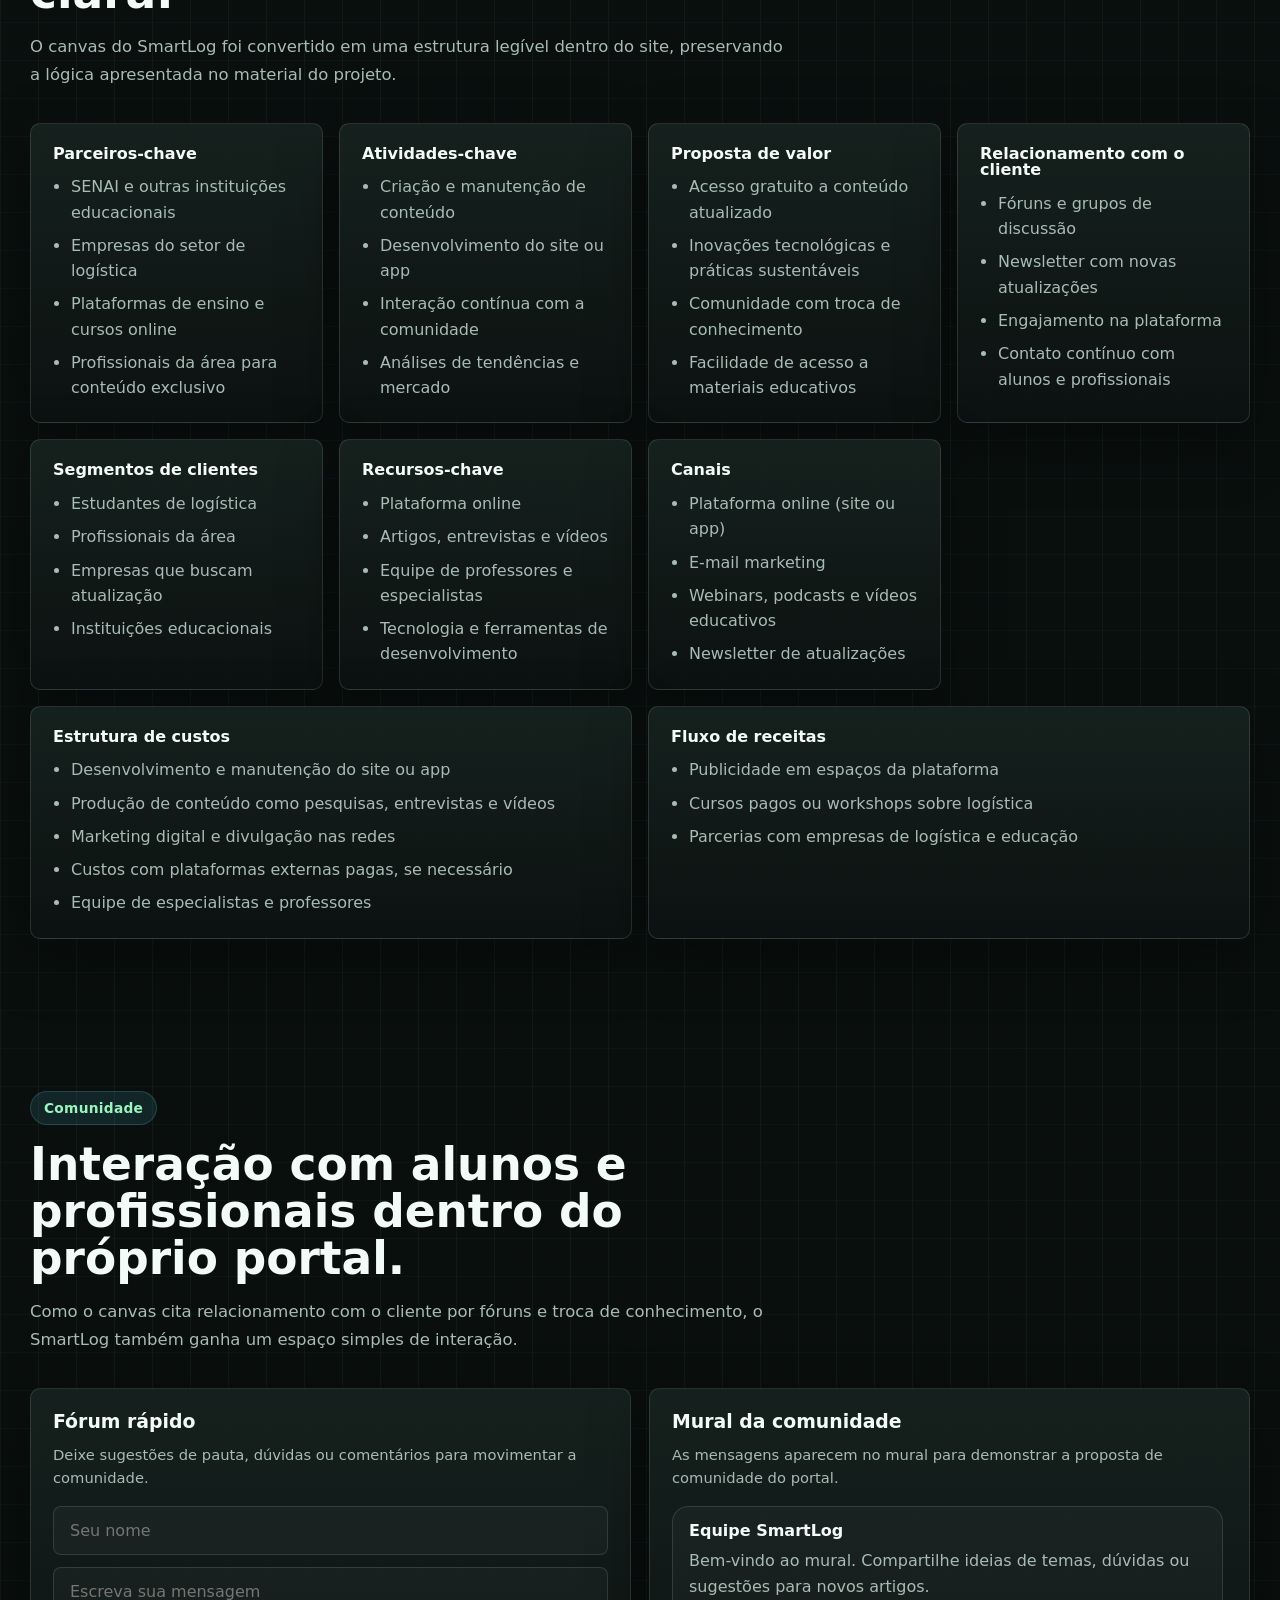
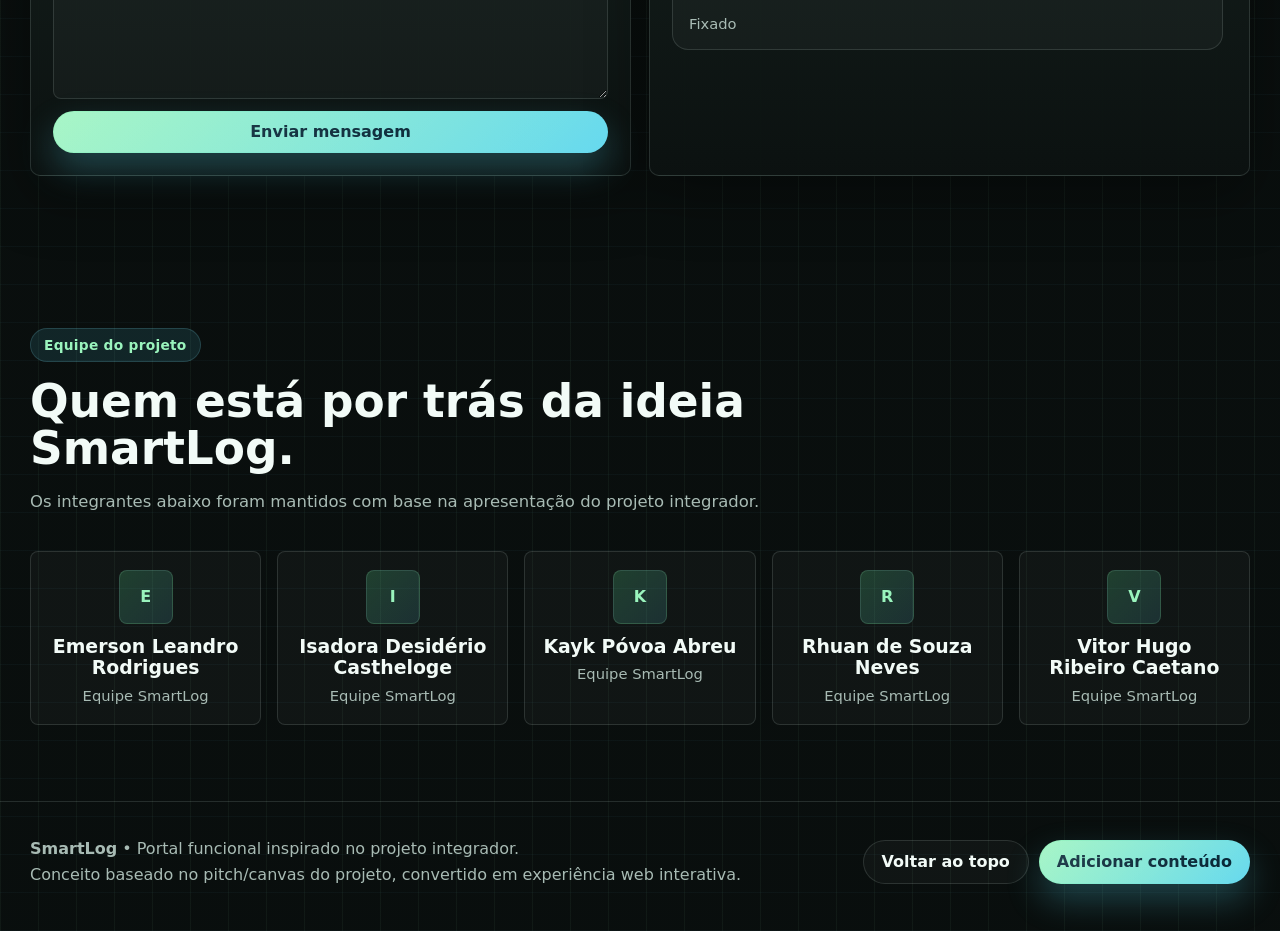
==== commit 2eaabad8: "corrigir sincronizacao e melhorar mobile" ====
--- a/index.html
+++ b/index.html
@@ -5,49 +5,49 @@
   <meta name="viewport" content="width=device-width, initial-scale=1.0" />
   <title>SmartLog | Portal Inteligente de Logística</title>
   <meta name="description" content="SmartLog é um portal estudantil de logística com conteúdo acessível, tendências, tecnologia, comunidade e aprendizado colaborativo." />
-  <meta name="theme-color" content="#07141b" />
+  <meta name="theme-color" content="#0b1110" />
   <meta property="og:title" content="SmartLog | Portal Inteligente de Logística" />
   <meta property="og:description" content="Portal colaborativo de logística com artigos, quiz, comunidade, newsletter e modelo de negócio Canvas." />
   <meta property="og:type" content="website" />
   <style>
     :root {
-      --bg: #07141b;
-      --bg-soft: #0d1d27;
-      --surface: rgba(12, 28, 39, 0.76);
-      --surface-strong: #0f2431;
-      --surface-solid: #112838;
-      --card: linear-gradient(180deg, rgba(17, 40, 56, 0.92), rgba(10, 25, 35, 0.92));
-      --text: #eaf8fd;
-      --muted: #9dc2cf;
-      --line: rgba(164, 219, 236, 0.14);
-      --primary: #53cbe3;
-      --primary-2: #1d99bc;
-      --primary-3: #8be9ff;
-      --accent: #78f5d1;
-      --warning: #ffc96f;
+      --bg: #0b1110;
+      --bg-soft: #111a18;
+      --surface: rgba(17, 26, 24, 0.84);
+      --surface-strong: #16221f;
+      --surface-solid: #182522;
+      --card: linear-gradient(180deg, rgba(22, 34, 31, 0.96), rgba(12, 18, 17, 0.96));
+      --text: #f2fbf7;
+      --muted: #a8bbb4;
+      --line: rgba(214, 231, 223, 0.14);
+      --primary: #58d88c;
+      --primary-2: #2fae74;
+      --primary-3: #9af4bd;
+      --accent: #66d9ef;
+      --warning: #f4c66a;
       --danger: #ff7b8a;
-      --success: #31d39a;
+      --success: #58d88c;
       --shadow: 0 20px 60px rgba(0,0,0,0.35);
-      --glow: 0 0 0 1px rgba(139,233,255,0.08), 0 14px 40px rgba(25,146,189,0.22);
-      --radius-xl: 32px;
-      --radius-lg: 24px;
-      --radius-md: 18px;
-      --radius-sm: 14px;
+      --glow: 0 0 0 1px rgba(154,244,189,0.08), 0 14px 40px rgba(47,174,116,0.18);
+      --radius-xl: 12px;
+      --radius-lg: 10px;
+      --radius-md: 8px;
+      --radius-sm: 8px;
       --container: min(1220px, calc(100% - 32px));
     }
 
     body.light {
-      --bg: #f1fbff;
-      --bg-soft: #dff4fb;
+      --bg: #f6f8f5;
+      --bg-soft: #e9f1ea;
       --surface: rgba(255,255,255,0.82);
       --surface-strong: #ffffff;
       --surface-solid: #ffffff;
-      --card: linear-gradient(180deg, rgba(255,255,255,0.96), rgba(243,251,255,0.96));
-      --text: #132733;
-      --muted: #587381;
-      --line: rgba(19, 39, 51, 0.10);
-      --shadow: 0 24px 60px rgba(24, 67, 94, 0.12);
-      --glow: 0 0 0 1px rgba(29,153,188,0.08), 0 14px 34px rgba(25,146,189,0.14);
+      --card: linear-gradient(180deg, rgba(255,255,255,0.98), rgba(246,248,245,0.98));
+      --text: #18231f;
+      --muted: #60716a;
+      --line: rgba(24, 35, 31, 0.12);
+      --shadow: 0 24px 60px rgba(38, 72, 55, 0.13);
+      --glow: 0 0 0 1px rgba(47,174,116,0.08), 0 14px 34px rgba(47,174,116,0.14);
     }
 
     * { box-sizing: border-box; }
@@ -57,10 +57,11 @@
       margin: 0;
       font-family: Inter, ui-sans-serif, system-ui, -apple-system, BlinkMacSystemFont, "Segoe UI", sans-serif;
       background:
-        radial-gradient(circle at 12% 10%, rgba(83, 203, 227, 0.17), transparent 23rem),
-        radial-gradient(circle at 82% 18%, rgba(120, 245, 209, 0.10), transparent 24rem),
-        radial-gradient(circle at 50% 100%, rgba(83, 203, 227, 0.08), transparent 28rem),
+        linear-gradient(90deg, rgba(154,244,189,0.05) 1px, transparent 1px),
+        linear-gradient(rgba(102,217,239,0.035) 1px, transparent 1px),
+        linear-gradient(135deg, rgba(88,216,140,0.12), transparent 28rem),
         linear-gradient(180deg, var(--bg) 0%, color-mix(in srgb, var(--bg) 84%, #000 16%) 100%);
+      background-size: 38px 38px, 38px 38px, auto, auto;
       color: var(--text);
       min-height: 100vh;
       overflow-x: hidden;
@@ -80,19 +81,7 @@
       z-index: -2;
     }
 
-    .ambient, .ambient::before, .ambient::after {
-      content: "";
-      position: fixed;
-      width: 30rem;
-      height: 30rem;
-      border-radius: 50%;
-      filter: blur(24px);
-      opacity: 0.18;
-      pointer-events: none;
-      z-index: -1;
-      animation: drift 16s ease-in-out infinite;
-      background: radial-gradient(circle, rgba(83,203,227,0.9), transparent 70%);
-    }
+    .ambient, .ambient::before, .ambient::after { display: none; }
     .ambient { top: -8rem; left: -8rem; }
     .ambient::before { top: 38vh; right: -6rem; background: radial-gradient(circle, rgba(120,245,209,0.9), transparent 70%); animation-duration: 19s; }
     .ambient::after { bottom: -10rem; left: 38vw; background: radial-gradient(circle, rgba(83,203,227,0.75), transparent 72%); animation-duration: 22s; }
@@ -159,7 +148,7 @@
       margin-bottom: 16px;
     }
     body.light .label { color: var(--primary-2); }
-    h1, h2, h3, h4 { margin: 0; line-height: 1.04; letter-spacing: -0.035em; }
+    h1, h2, h3, h4 { margin: 0; line-height: 1.04; letter-spacing: 0; }
     h1 { font-size: clamp(2.75rem, 5.25vw, 5.15rem); max-width: 640px; }
     h2 { font-size: clamp(1.9rem, 3.55vw, 3.25rem); }
     h3 { font-size: 1.18rem; line-height: 1.14; }
@@ -213,7 +202,7 @@
     }
     .brand-text strong {
       font-size: 1.14rem;
-      letter-spacing: -0.04em;
+      letter-spacing: 0;
     }
     .brand-text span {
       color: var(--muted);
@@ -271,7 +260,7 @@
       align-items: center;
       gap: 9px;
       padding: 0 13px;
-      border-radius: 16px;
+      border-radius: 8px;
       border: 1px solid var(--line);
       background: rgba(255,255,255,0.035);
       color: var(--muted);
@@ -351,7 +340,7 @@
 
     .hero {
       padding: 58px 0 38px;
-      overflow: clip;
+      overflow: visible;
     }
     .hero-grid {
       display: grid;
@@ -593,7 +582,7 @@
       display: block;
       font-size: 1.45rem;
       margin-bottom: 8px;
-      letter-spacing: -0.04em;
+      letter-spacing: 0;
     }
     .stat-box span { color: var(--muted); font-size: 0.92rem; line-height: 1.45; }
     .bar-list { display: grid; gap: 12px; }
@@ -663,7 +652,7 @@
     }
     .info-card:hover {
       transform: translateY(-5px);
-      border-color: rgba(139,233,255,0.24);
+      border-color: rgba(154,244,189,0.28);
       box-shadow: 0 18px 38px rgba(0,0,0,0.25);
     }
     .info-card::after {
@@ -673,19 +662,19 @@
       top: -10px;
       width: 120px;
       height: 120px;
-      border-radius: 50%;
-      background: radial-gradient(circle, rgba(83,203,227,0.16), transparent 70%);
+      border-radius: 8px;
+      background: linear-gradient(135deg, rgba(88,216,140,0.14), transparent 70%);
       pointer-events: none;
     }
     .card-icon {
       width: 52px;
       height: 52px;
-      border-radius: 16px;
+      border-radius: 8px;
       display: grid;
       place-items: center;
-      background: rgba(83,203,227,0.12);
+      background: rgba(88,216,140,0.12);
       margin-bottom: 16px;
-      border: 1px solid rgba(139,233,255,0.14);
+      border: 1px solid rgba(154,244,189,0.14);
       color: var(--primary-3);
       font-weight: 900;
       font-size: 1.15rem;
@@ -710,7 +699,7 @@
     .metric-card strong {
       display: block;
       font-size: clamp(1.6rem, 4vw, 2.6rem);
-      letter-spacing: -0.05em;
+      letter-spacing: 0;
       margin-bottom: 8px;
       color: var(--primary-3);
     }
@@ -735,7 +724,7 @@
     .filter-stack { display: grid; gap: 12px; }
     .input, .select, .textarea {
       width: 100%;
-      border-radius: 16px;
+      border-radius: 8px;
       border: 1px solid var(--line);
       background: rgba(255,255,255,0.03);
       color: var(--text);
@@ -745,8 +734,8 @@
     }
     body.light .input, body.light .select, body.light .textarea { background: rgba(255,255,255,0.8); }
     .input:focus, .select:focus, .textarea:focus {
-      border-color: rgba(139,233,255,0.34);
-      box-shadow: 0 0 0 4px rgba(83,203,227,0.12);
+      border-color: rgba(154,244,189,0.34);
+      box-shadow: 0 0 0 4px rgba(88,216,140,0.12);
     }
     .textarea { resize: vertical; min-height: 132px; }
     .hint { color: var(--muted); font-size: 0.92rem; line-height: 1.6; }
@@ -763,7 +752,7 @@
       padding: 8px 12px;
       border-radius: 999px;
       border: 1px solid var(--line);
-      background: rgba(83,203,227,0.08);
+      background: rgba(88,216,140,0.08);
       color: var(--primary-3);
       font-size: 0.82rem;
       font-weight: 700;
@@ -783,7 +772,7 @@
     }
     .article-card:hover {
       transform: translateY(-4px);
-      border-color: rgba(139,233,255,0.22);
+      border-color: rgba(154,244,189,0.22);
     }
     .article-card::before {
       content: "";
@@ -798,14 +787,14 @@
     .article-thumb {
       position: relative;
       height: 170px;
-      border-radius: 18px;
+      border-radius: 8px;
       overflow: hidden;
       margin-bottom: 16px;
-      border: 1px solid rgba(139,233,255,0.12);
+      border: 1px solid rgba(154,244,189,0.12);
       background:
-        linear-gradient(160deg, rgba(120,245,209,0.10), transparent 45%),
-        linear-gradient(180deg, rgba(83,203,227,0.12), rgba(0,0,0,0.08)),
-        linear-gradient(135deg, #173344, #0a1c27 72%);
+        linear-gradient(160deg, rgba(88,216,140,0.12), transparent 45%),
+        linear-gradient(180deg, rgba(102,217,239,0.10), rgba(0,0,0,0.08)),
+        linear-gradient(135deg, #21332b, #0d1714 72%);
     }
     .article-thumb img {
       width: 100%;
@@ -824,9 +813,9 @@
     }
     body.light .article-thumb {
       background:
-        linear-gradient(160deg, rgba(120,245,209,0.10), transparent 45%),
-        linear-gradient(180deg, rgba(83,203,227,0.08), rgba(255,255,255,0.32)),
-        linear-gradient(135deg, #dff4fb, #eefaff 72%);
+        linear-gradient(160deg, rgba(88,216,140,0.10), transparent 45%),
+        linear-gradient(180deg, rgba(102,217,239,0.08), rgba(255,255,255,0.32)),
+        linear-gradient(135deg, #e4f2e6, #f7fbf6 72%);
     }
     .article-thumb::after {
       content: "";
@@ -834,8 +823,8 @@
       inset: auto -20px -42px auto;
       width: 170px;
       height: 170px;
-      border-radius: 50%;
-      background: radial-gradient(circle, rgba(83,203,227,0.28), transparent 70%);
+      border-radius: 8px;
+      background: linear-gradient(135deg, rgba(88,216,140,0.20), transparent 70%);
       filter: blur(4px);
       z-index: 2;
     }
@@ -861,8 +850,8 @@
       bottom: 18px;
       width: 120px;
       height: 50px;
-      border-radius: 14px;
-      background: linear-gradient(135deg, rgba(255,255,255,0.14), rgba(83,203,227,0.26));
+      border-radius: 8px;
+      background: linear-gradient(135deg, rgba(255,255,255,0.14), rgba(88,216,140,0.25));
       border: 1px solid rgba(255,255,255,0.14);
       z-index: 3;
     }
@@ -873,8 +862,8 @@
       top: -18px;
       width: 58px;
       height: 38px;
-      border-radius: 12px;
-      background: linear-gradient(135deg, rgba(255,255,255,0.14), rgba(120,245,209,0.18));
+      border-radius: 8px;
+      background: linear-gradient(135deg, rgba(255,255,255,0.14), rgba(102,217,239,0.18));
       border: 1px solid rgba(255,255,255,0.12);
     }
     .thumb-wheel, .thumb-wheel2 {
@@ -900,8 +889,8 @@
     .article-category {
       padding: 7px 11px;
       border-radius: 999px;
-      background: rgba(83,203,227,0.10);
-      border: 1px solid rgba(83,203,227,0.14);
+      background: rgba(88,216,140,0.10);
+      border: 1px solid rgba(88,216,140,0.14);
       color: var(--primary-3);
       font-size: 0.8rem;
       font-weight: 800;
@@ -910,7 +899,7 @@
     .favorite {
       width: 40px;
       height: 40px;
-      border-radius: 14px;
+      border-radius: 8px;
       border: 1px solid var(--line);
       background: rgba(255,255,255,0.03);
       color: var(--text);
@@ -956,7 +945,7 @@
       grid-column: 1 / -1;
       padding: 26px;
       text-align: center;
-      border-radius: 20px;
+      border-radius: 8px;
       background: rgba(255,255,255,0.04);
       border: 1px dashed var(--line);
       color: var(--muted);
@@ -975,7 +964,7 @@
     .accordion { display: grid; gap: 12px; }
     .acc-item {
       border: 1px solid var(--line);
-      border-radius: 16px;
+      border-radius: 8px;
       overflow: hidden;
       background: rgba(255,255,255,0.03);
     }
@@ -1014,7 +1003,7 @@
       border: 1px solid var(--line);
       background: rgba(255,255,255,0.03);
       color: var(--text);
-      border-radius: 16px;
+      border-radius: 8px;
       padding: 14px 16px;
       text-align: left;
       transition: transform .2s ease, border-color .2s ease, background .2s ease;
@@ -1060,7 +1049,7 @@
     .canvas-card h4 {
       margin-bottom: 12px;
       font-size: 1rem;
-      letter-spacing: -0.03em;
+      letter-spacing: 0;
     }
     .canvas-card ul {
       margin: 0;
@@ -1080,7 +1069,7 @@
     }
     .team-card {
       padding: 18px;
-      border-radius: 20px;
+      border-radius: 8px;
       border: 1px solid var(--line);
       background: rgba(255,255,255,0.03);
       text-align: center;
@@ -1089,13 +1078,13 @@
       width: 54px;
       height: 54px;
       margin: 0 auto 12px;
-      border-radius: 50%;
+      border-radius: 8px;
       display: grid;
       place-items: center;
       font-weight: 900;
-      background: linear-gradient(135deg, rgba(83,203,227,0.24), rgba(120,245,209,0.16));
+      background: linear-gradient(135deg, rgba(88,216,140,0.22), rgba(102,217,239,0.14));
       color: var(--primary-3);
-      border: 1px solid rgba(139,233,255,0.16);
+      border: 1px solid rgba(154,244,189,0.16);
     }
     body.light .team-avatar { color: var(--primary-2); }
     .team-card span {
@@ -1121,18 +1110,18 @@
       top: -80px;
       width: 280px;
       height: 280px;
-      border-radius: 50%;
-      background: radial-gradient(circle, rgba(83,203,227,0.22), transparent 72%);
+      border-radius: 8px;
+      background: linear-gradient(135deg, rgba(88,216,140,0.18), transparent 72%);
       pointer-events: none;
     }
     .cta-visual {
       min-height: 240px;
-      border-radius: 24px;
+      border-radius: 8px;
       background:
-        linear-gradient(160deg, rgba(83,203,227,0.18), transparent 45%),
+        linear-gradient(160deg, rgba(88,216,140,0.18), transparent 45%),
         linear-gradient(135deg, rgba(255,255,255,0.04), rgba(255,255,255,0.02)),
-        linear-gradient(135deg, #123041, #0b1d29);
-      border: 1px solid rgba(139,233,255,0.12);
+        linear-gradient(135deg, #21332b, #0d1714);
+      border: 1px solid rgba(154,244,189,0.12);
       display: grid;
       place-items: center;
       position: relative;
@@ -1140,15 +1129,15 @@
     }
     body.light .cta-visual {
       background:
-        linear-gradient(160deg, rgba(83,203,227,0.12), transparent 45%),
+        linear-gradient(160deg, rgba(88,216,140,0.12), transparent 45%),
         linear-gradient(135deg, rgba(255,255,255,0.6), rgba(255,255,255,0.5)),
-        linear-gradient(135deg, #ddf3fb, #f3fbff);
+        linear-gradient(135deg, #e4f2e6, #f7fbf6);
     }
     .cta-ring {
       width: 180px;
       height: 180px;
-      border-radius: 50%;
-      border: 18px solid rgba(83,203,227,0.22);
+      border-radius: 8px;
+      border: 18px solid rgba(88,216,140,0.22);
       position: relative;
       animation: spinSlow 13s linear infinite;
     }
@@ -1157,8 +1146,8 @@
       content: "";
       position: absolute;
       inset: 20px;
-      border-radius: 50%;
-      border: 12px dashed rgba(120,245,209,0.24);
+      border-radius: 8px;
+      border: 12px dashed rgba(102,217,239,0.24);
     }
     .cta-ring::after {
       inset: 48px;
@@ -1288,8 +1277,8 @@
     .footer-actions { display: flex; gap: 10px; flex-wrap: wrap; }
 
     .reveal {
-      opacity: 0;
-      transform: translateY(26px);
+      opacity: 1;
+      transform: none;
       transition: opacity .7s ease, transform .7s ease;
     }
     .reveal.visible {
@@ -1342,11 +1331,21 @@
     }
 
     @media (max-width: 780px) {
+      :root { --container: min(calc(100% - 24px), 366px); }
+      body { background-size: 30px 30px, 30px 30px, auto, auto; }
+      .container { margin-left: 12px; margin-right: 12px; }
       .nav { min-height: 74px; }
       .sync-status { display: none; }
-      .hero { padding-top: 52px; }
-      h1 { font-size: clamp(2.2rem, 10vw, 3rem); max-width: 100%; }
-      h2 { font-size: clamp(1.75rem, 8vw, 2.55rem); }
+      header { position: sticky; }
+      .container, .nav, .hero-copy, .hero-panel, .dash, .dash-window, .panel { min-width: 0; max-width: 100%; }
+      .brand { gap: 8px; }
+      .logo-badge { width: 42px; height: 42px; border-radius: 8px; }
+      .logo-badge svg { width: 28px; height: 28px; }
+      .brand-text strong { font-size: 1rem; }
+      .hero { padding: 34px 0 22px; }
+      h1 { font-size: clamp(1.7rem, 7.5vw, 2.2rem); max-width: calc(100vw - 24px); line-height: 1.1; overflow-wrap: anywhere; }
+      h2 { font-size: clamp(1.55rem, 7vw, 2.25rem); line-height: 1.1; }
+      h3 { line-height: 1.2; }
       .hero-grid,
       .dash-content,
       .cards-4,
@@ -1357,15 +1356,18 @@
       .article-grid,
       .canvas-grid { grid-template-columns: 1fr; }
       .canvas-wide { grid-column: span 1; }
-      .section { padding: 76px 0; }
+      .section { padding: 52px 0; }
+      .section-header { margin-bottom: 22px; }
       .dash-content { min-height: auto; }
-      .dash { padding: 14px; }
+      .dash { padding: 8px; border-radius: 10px; }
+      .dash-window { border-radius: 8px; }
       .dash-top { align-items: center; flex-direction: row; }
       .dash-chip { max-width: 72%; }
       .hero-feature .sub,
       .dash .stat-row { display: none; }
-      .hero-feature .feature-image { min-height: 168px; }
+      .hero-feature .feature-image { min-height: 154px; border-radius: 8px; }
       .hero-copy .sub { line-height: 1.55; }
+      .gradient-text { overflow-wrap: anywhere; }
       .brand-text span { display: none; }
       .hero-actions, .hero-mini, .footer-actions { width: 100%; }
       .hero-mini { display: none; }
@@ -1376,9 +1378,43 @@
       .footer-actions .btn { width: 100%; }
       .nav-actions .btn { width: auto; }
       .nav-actions .icon-btn { width: 42px; height: 42px; }
+      .nav-actions #themeBtn { display: none; }
+      .nav-actions > a.btn-primary { display: none; }
+      .admin-btn { padding: 12px 14px; }
       .publish-card form .two-col { grid-template-columns: 1fr !important; }
-      .article-actions { align-items: stretch; }
+      .input, .select, .textarea { min-height: 48px; border-radius: 8px; }
+      .textarea { min-height: 118px; }
+      .article-grid { gap: 14px; }
+      .article-card,
+      .tool-card,
+      .publish-card,
+      .community-card,
+      .canvas-card,
+      .cta-card,
+      .info-card,
+      .metric-card { padding: 16px; }
+      .article-thumb { height: 145px; margin-bottom: 14px; }
+      .article-actions { align-items: stretch; display: grid; grid-template-columns: 1fr; }
       .article-actions .hint { width: 100%; }
+      .article-actions .btn { width: 100%; }
+      .sticky-tools { gap: 14px; }
+      .filter-stack { gap: 10px; }
+      .forum-list { max-height: 360px; }
+      .modal { padding: 0; align-items: stretch; }
+      .modal-card {
+        width: 100%;
+        max-height: none;
+        min-height: 100%;
+        border-radius: 0;
+        padding: 18px;
+      }
+      .modal-hero { height: 170px; border-radius: 8px; }
+      .toast {
+        left: 12px;
+        right: 12px;
+        bottom: 12px;
+        max-width: none;
+      }
     }
 
     @media print {
@@ -1424,6 +1460,7 @@
         <a href="#ferramentas">Ferramentas</a>
         <a href="#canvas">Canvas</a>
         <a href="#comunidade">Comunidade</a>
+        <a href="#publicar">Publicar</a>
         <a href="#equipe">Equipe</a>
       </nav>
 
@@ -1482,11 +1519,11 @@
                   </div>
                   <div class="stat-row">
                     <div class="stat-box">
-                      <strong data-count="24">0</strong>
+                      <strong data-count="24">24</strong>
                       <span>temas mapeados entre tecnologia, carreira, supply chain e sustentabilidade</span>
                     </div>
                     <div class="stat-box">
-                      <strong data-count="100">0</strong>
+                      <strong data-count="100">100</strong>
                       <span>foco em conteúdo claro, acessível e útil para quem está começando</span>
                     </div>
                   </div>
@@ -1525,19 +1562,19 @@
 
       <div class="container metrics reveal">
         <article class="metric-card">
-          <strong data-count="4">0</strong>
+          <strong data-count="4">4</strong>
           <span>pilares principais: demanda, problema, desafio e solução</span>
         </article>
         <article class="metric-card">
-          <strong data-count="6">0</strong>
+          <strong data-count="6">6</strong>
           <span>blocos de experiência no portal: artigos, glossário, quiz, fórum, newsletter e canvas</span>
         </article>
         <article class="metric-card">
-          <strong data-count="9">0</strong>
+          <strong data-count="9">9</strong>
           <span>componentes do modelo de negócios organizados em uma grade interativa</span>
         </article>
         <article class="metric-card">
-          <strong data-count="5">0</strong>
+          <strong data-count="5">5</strong>
           <span>integrantes representando a equipe do projeto integrador</span>
         </article>
       </div>
@@ -2088,15 +2125,6 @@
       localStorage.setItem(key, JSON.stringify(value));
     }
 
-    function mergeById(primary = [], secondary = []) {
-      const seen = new Set();
-      return [...primary, ...secondary].filter(item => {
-        if (!item || !item.id || seen.has(item.id)) return false;
-        seen.add(item.id);
-        return true;
-      });
-    }
-
     function getCustomPosts() {
       return loadJSON(STORAGE_KEYS.posts, []);
     }
@@ -2131,6 +2159,10 @@
 
     function setFavorites(next) {
       saveJSON(STORAGE_KEYS.favorites, next);
+    }
+
+    function isFileMode() {
+      return location.protocol === 'file:';
     }
 
     function formatDate(dateString) {
@@ -2163,7 +2195,7 @@
 
     function applyRemoteState(payload = {}) {
       if (Array.isArray(payload.posts)) {
-        setCustomPosts(mergeById(payload.posts, getCustomPosts()).slice(0, 80));
+        setCustomPosts(payload.posts.slice(0, 80));
       }
       if (Array.isArray(payload.forum)) {
         setForumPosts(payload.forum.slice(0, 30));
@@ -2178,20 +2210,23 @@
     }
 
     async function sendToServer(path, payload) {
-      if (!syncState.api) return false;
+      if (isFileMode()) return false;
       try {
         const response = await fetch(path, {
           method: 'POST',
           headers: { 'Content-Type': 'application/json' },
           body: JSON.stringify(payload)
         });
-        if (!response.ok) throw new Error('sync failed');
-        applyRemoteState(await response.json());
+        const data = await response.json().catch(() => ({}));
+        if (!response.ok) throw new Error(data.detail || data.error || 'Falha ao salvar no servidor.');
+        syncState.api = true;
+        syncState.connected = true;
+        applyRemoteState(data);
         return true;
-      } catch {
+      } catch (error) {
         syncState.connected = false;
         updateSyncStatus('error', syncState.users);
-        return false;
+        throw error;
       }
     }
 
@@ -2201,7 +2236,7 @@
         : { method: 'GET' };
       const response = await fetch(path, options);
       const data = await response.json().catch(() => ({}));
-      if (!response.ok) throw new Error(data.error || 'Falha na operação.');
+      if (!response.ok) throw new Error(data.detail || data.error || 'Falha na operação.');
       return data;
     }
 
@@ -2299,7 +2334,7 @@
     }
 
     async function initRealtimeSync() {
-      if (location.protocol === 'file:') {
+      if (isFileMode()) {
         updateSyncStatus('local');
         return;
       }
@@ -2519,16 +2554,20 @@
         body: body.split('\n').map(item => item.trim()).filter(Boolean)
       };
 
-      const synced = await sendToServer('/api/posts', newPost);
-      if (!synced) {
-        setCustomPosts([newPost, ...customPosts].slice(0, 80));
-        renderArticles();
+      try {
+        const synced = await sendToServer('/api/posts', newPost);
+        if (!synced) {
+          setCustomPosts([newPost, ...customPosts].slice(0, 80));
+          renderArticles();
+        }
+        event.target.reset();
+        $('#postNotice').classList.add('show');
+        setTimeout(() => $('#postNotice').classList.remove('show'), 2600);
+        showToast(synced ? 'Novo conteúdo publicado para todos.' : 'Novo conteúdo publicado neste navegador.');
+        location.hash = '#artigos';
+      } catch (error) {
+        showToast(error.message || 'Não foi possível publicar no servidor.');
       }
-      event.target.reset();
-      $('#postNotice').classList.add('show');
-      setTimeout(() => $('#postNotice').classList.remove('show'), 2600);
-      showToast(synced ? 'Novo conteúdo publicado em tempo real.' : 'Novo conteúdo publicado neste navegador.');
-      location.hash = '#artigos';
     }
 
     function renderForum() {
@@ -2554,13 +2593,18 @@
         message: $('#forumMessage').value.trim(),
         date: new Intl.DateTimeFormat('pt-BR', { day: '2-digit', month: 'short', hour: '2-digit', minute: '2-digit' }).format(new Date())
       };
-      const synced = await sendToServer('/api/forum', newPost);
-      if (!synced) {
-        setForumPosts([newPost, ...posts, ...defaultForumPosts].slice(0, 12));
-        renderForum();
+      try {
+        const synced = await sendToServer('/api/forum', newPost);
+        if (!synced) {
+          newPost.id = 'forum-' + Date.now();
+          setForumPosts([newPost, ...posts, ...defaultForumPosts].slice(0, 12));
+          renderForum();
+        }
+        event.target.reset();
+        showToast(synced ? 'Mensagem enviada para todos.' : 'Mensagem enviada neste navegador.');
+      } catch (error) {
+        showToast(error.message || 'Não foi possível enviar no servidor.');
       }
-      event.target.reset();
-      showToast(synced ? 'Mensagem enviada para todos online.' : 'Mensagem enviada neste navegador.');
     }
 
     async function handleNewsletter(event) {
@@ -2571,12 +2615,16 @@
         email: $('#newsletterEmail').value.trim(),
         date: new Date().toISOString()
       };
-      const synced = await sendToServer('/api/newsletter', person);
-      if (!synced) setSubscribers([person, ...subscribers].slice(0, 100));
-      event.target.reset();
-      $('#newsletterNotice').classList.add('show');
-      setTimeout(() => $('#newsletterNotice').classList.remove('show'), 2600);
-      showToast(synced ? 'Inscrição registrada no servidor.' : 'Você entrou na newsletter do SmartLog.');
+      try {
+        const synced = await sendToServer('/api/newsletter', person);
+        if (!synced) setSubscribers([person, ...subscribers].slice(0, 100));
+        event.target.reset();
+        $('#newsletterNotice').classList.add('show');
+        setTimeout(() => $('#newsletterNotice').classList.remove('show'), 2600);
+        showToast(synced ? 'Inscrição registrada no servidor.' : 'Você entrou na newsletter do SmartLog.');
+      } catch (error) {
+        showToast(error.message || 'Não foi possível registrar no servidor.');
+      }
     }
 
     function initTheme() {
@@ -2637,25 +2685,9 @@
     }
 
     function setupCounters() {
-      const counters = $$('[data-count]');
-      const observer = new IntersectionObserver(entries => {
-        entries.forEach(entry => {
-          if (!entry.isIntersecting) return;
-          const el = entry.target;
-          const target = Number(el.dataset.count || 0);
-          const duration = 1200;
-          const start = performance.now();
-
-          const frame = now => {
-            const progress = Math.min((now - start) / duration, 1);
-            el.textContent = Math.round(target * (1 - Math.pow(1 - progress, 3)));
-            if (progress < 1) requestAnimationFrame(frame);
-          };
-          requestAnimationFrame(frame);
-          observer.unobserve(el);
-        });
-      }, { threshold: 0.45 });
-      counters.forEach(counter => observer.observe(counter));
+      $$('[data-count]').forEach(counter => {
+        counter.textContent = counter.dataset.count || counter.textContent;
+      });
     }
 
     function setupBars() {
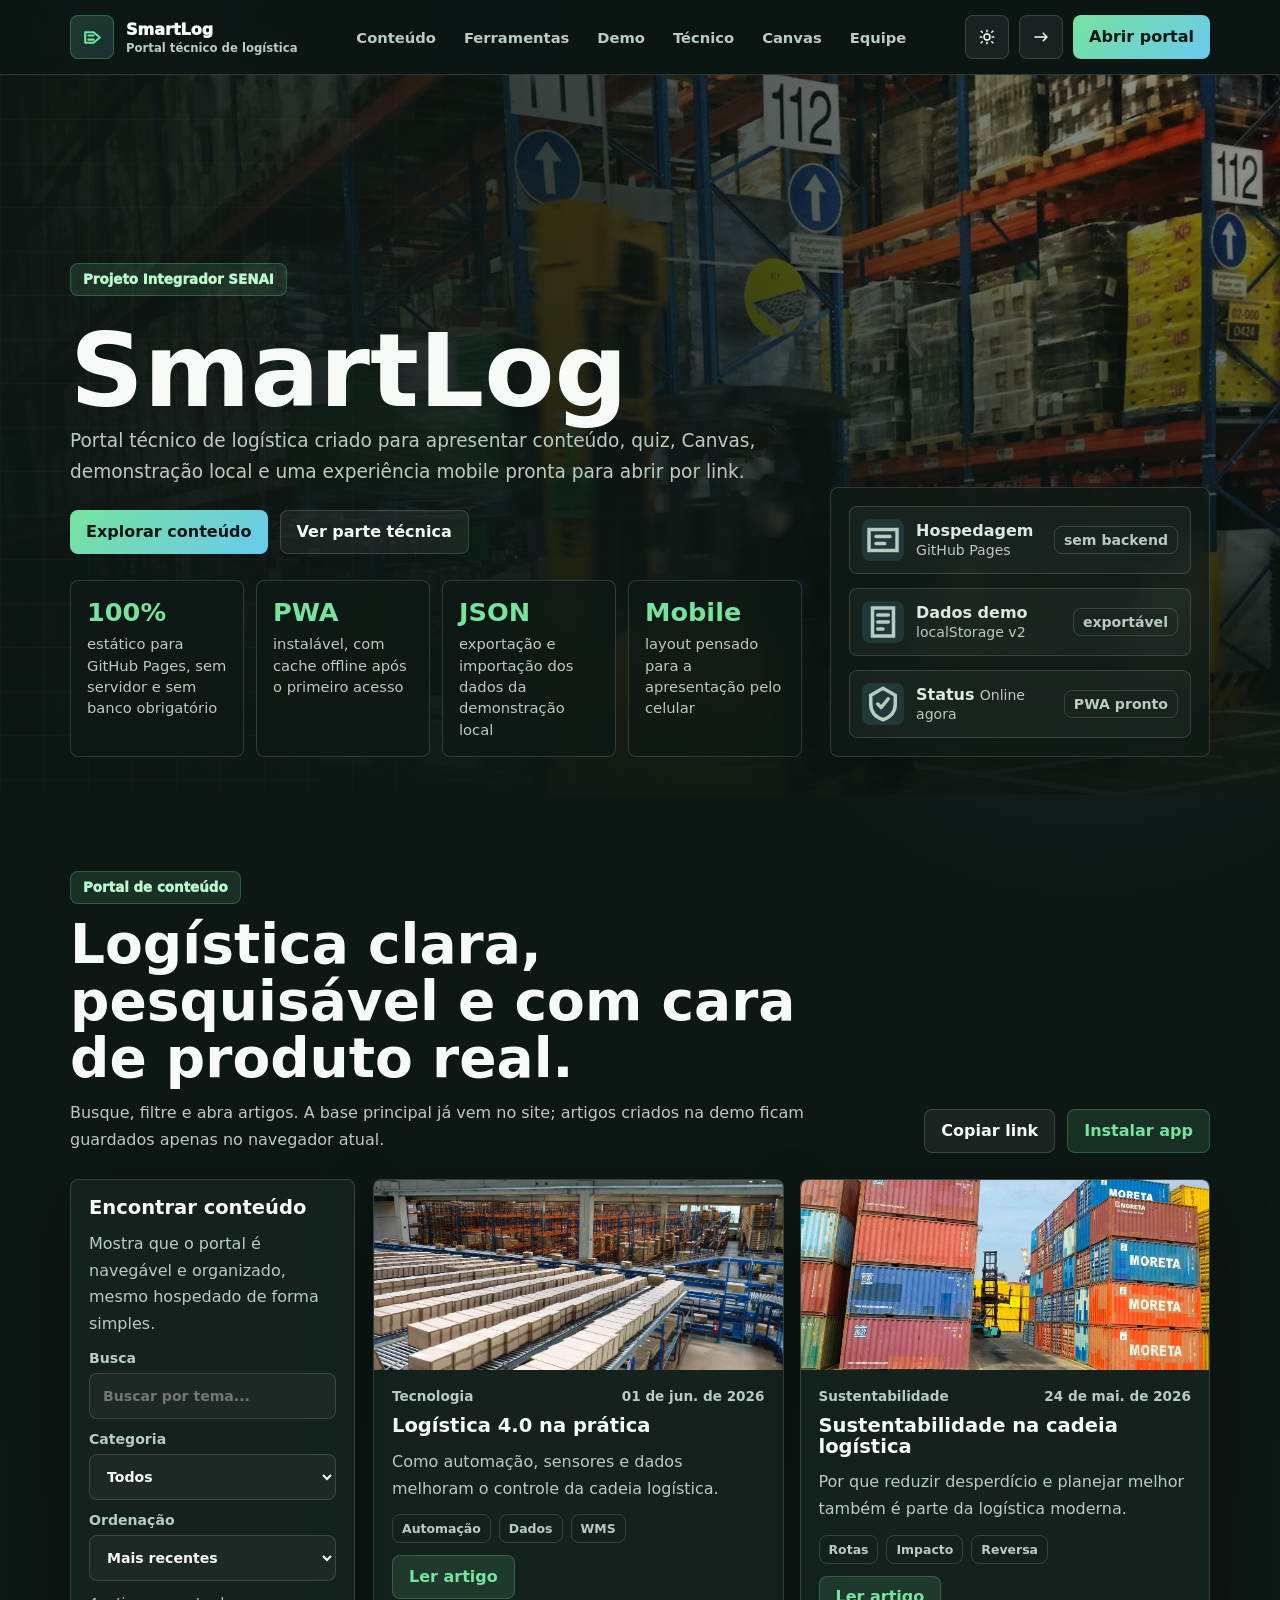
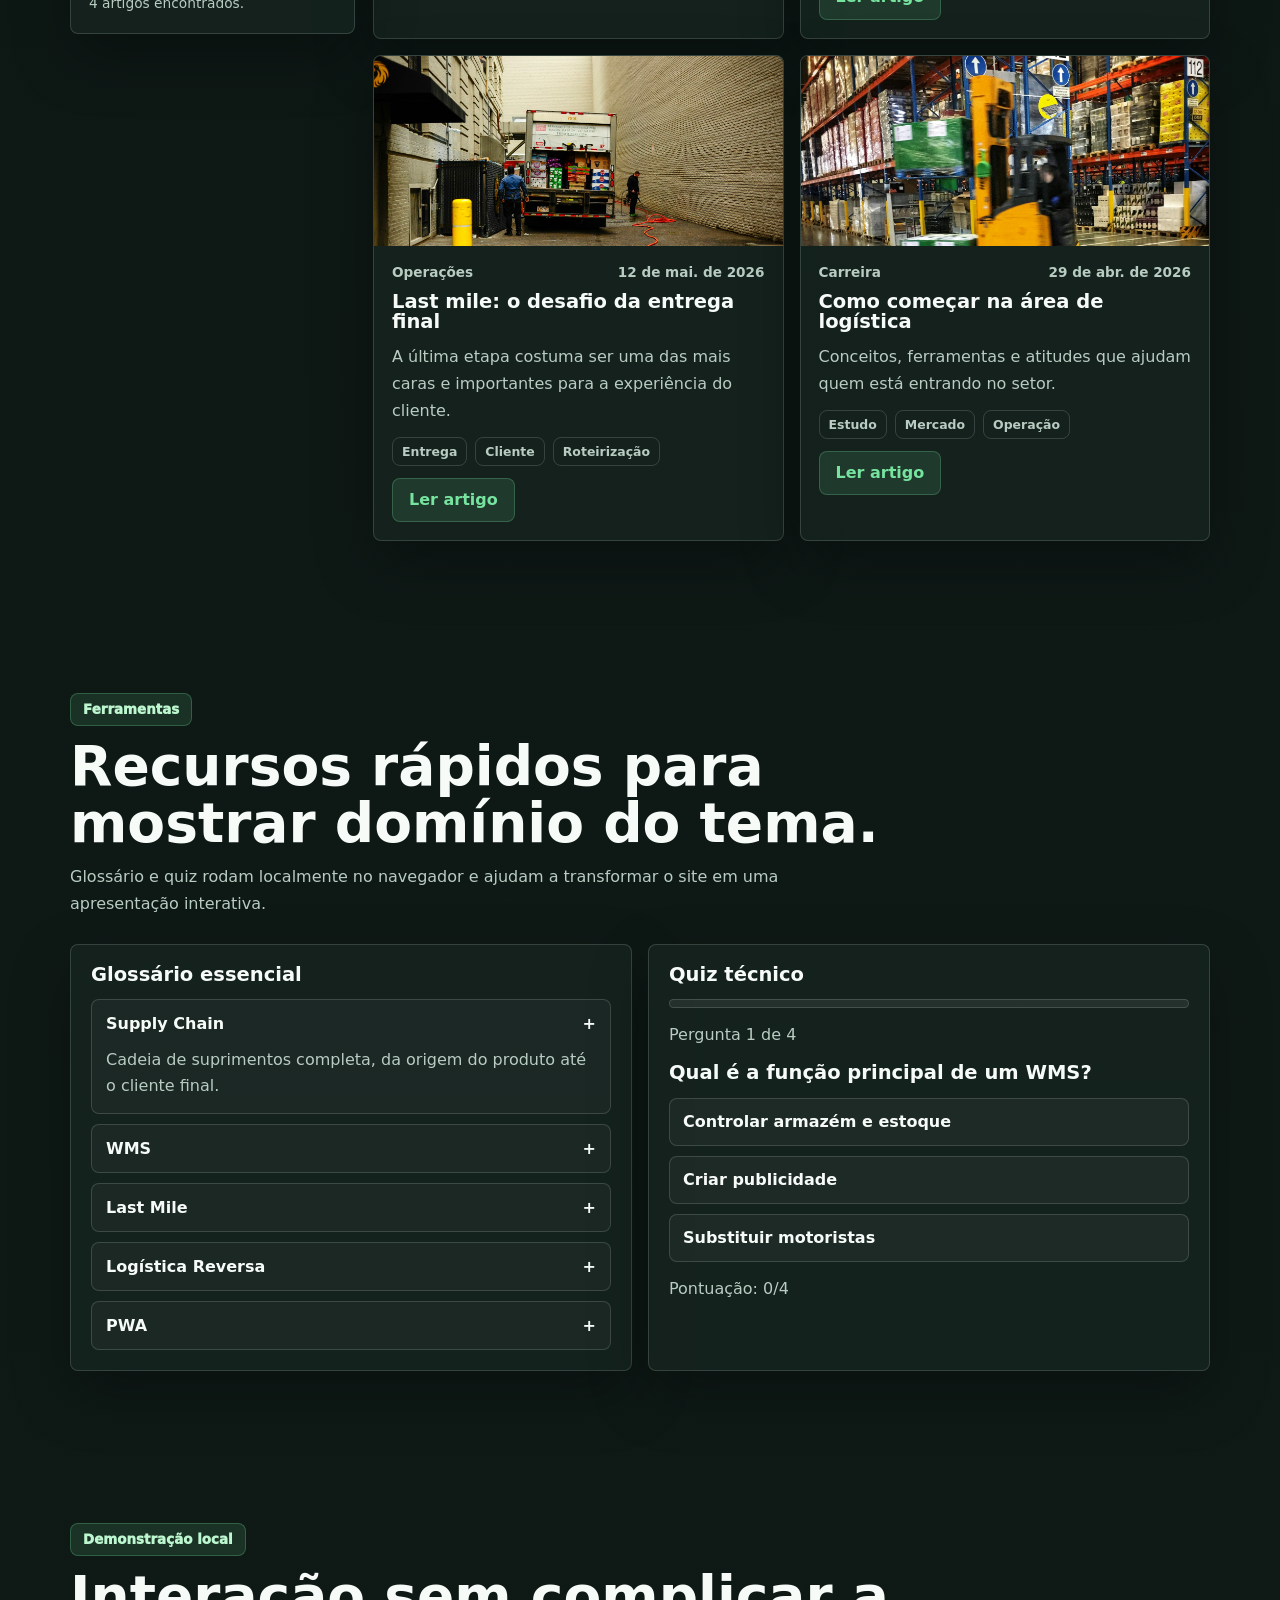
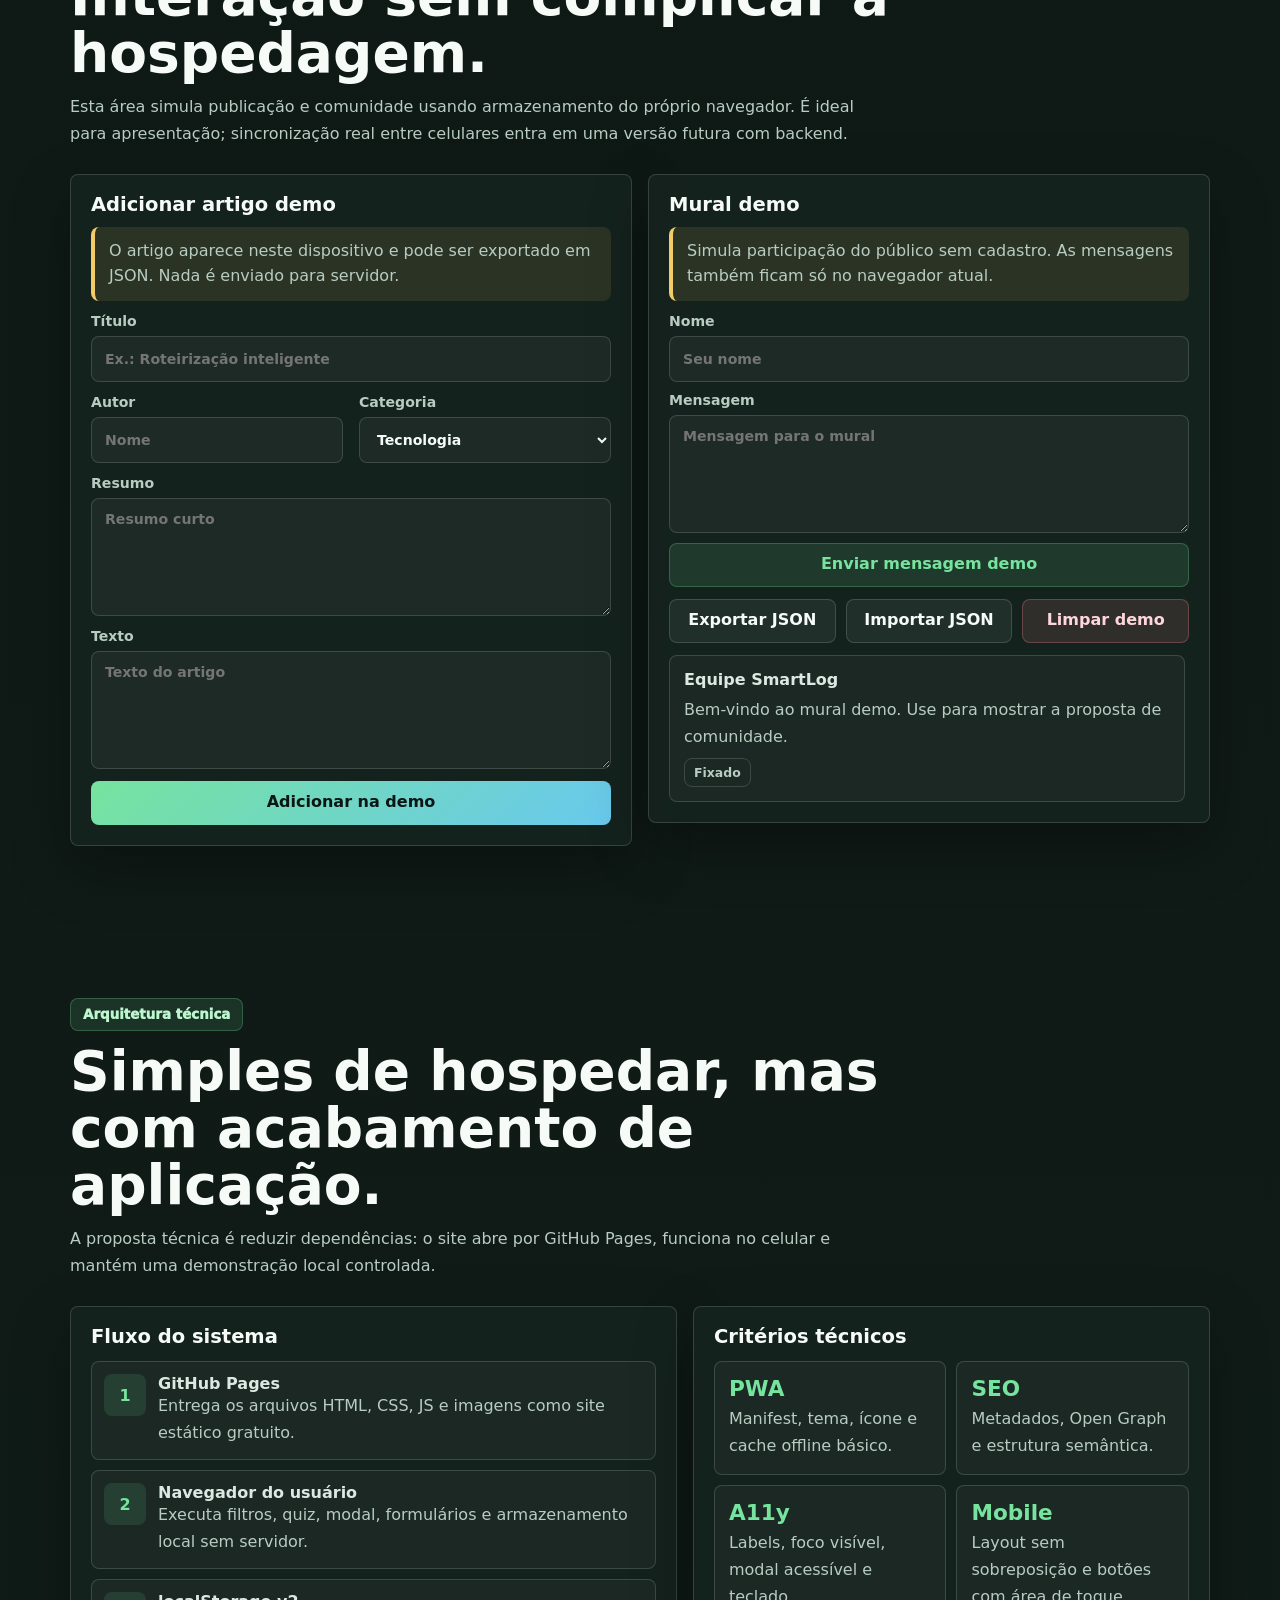
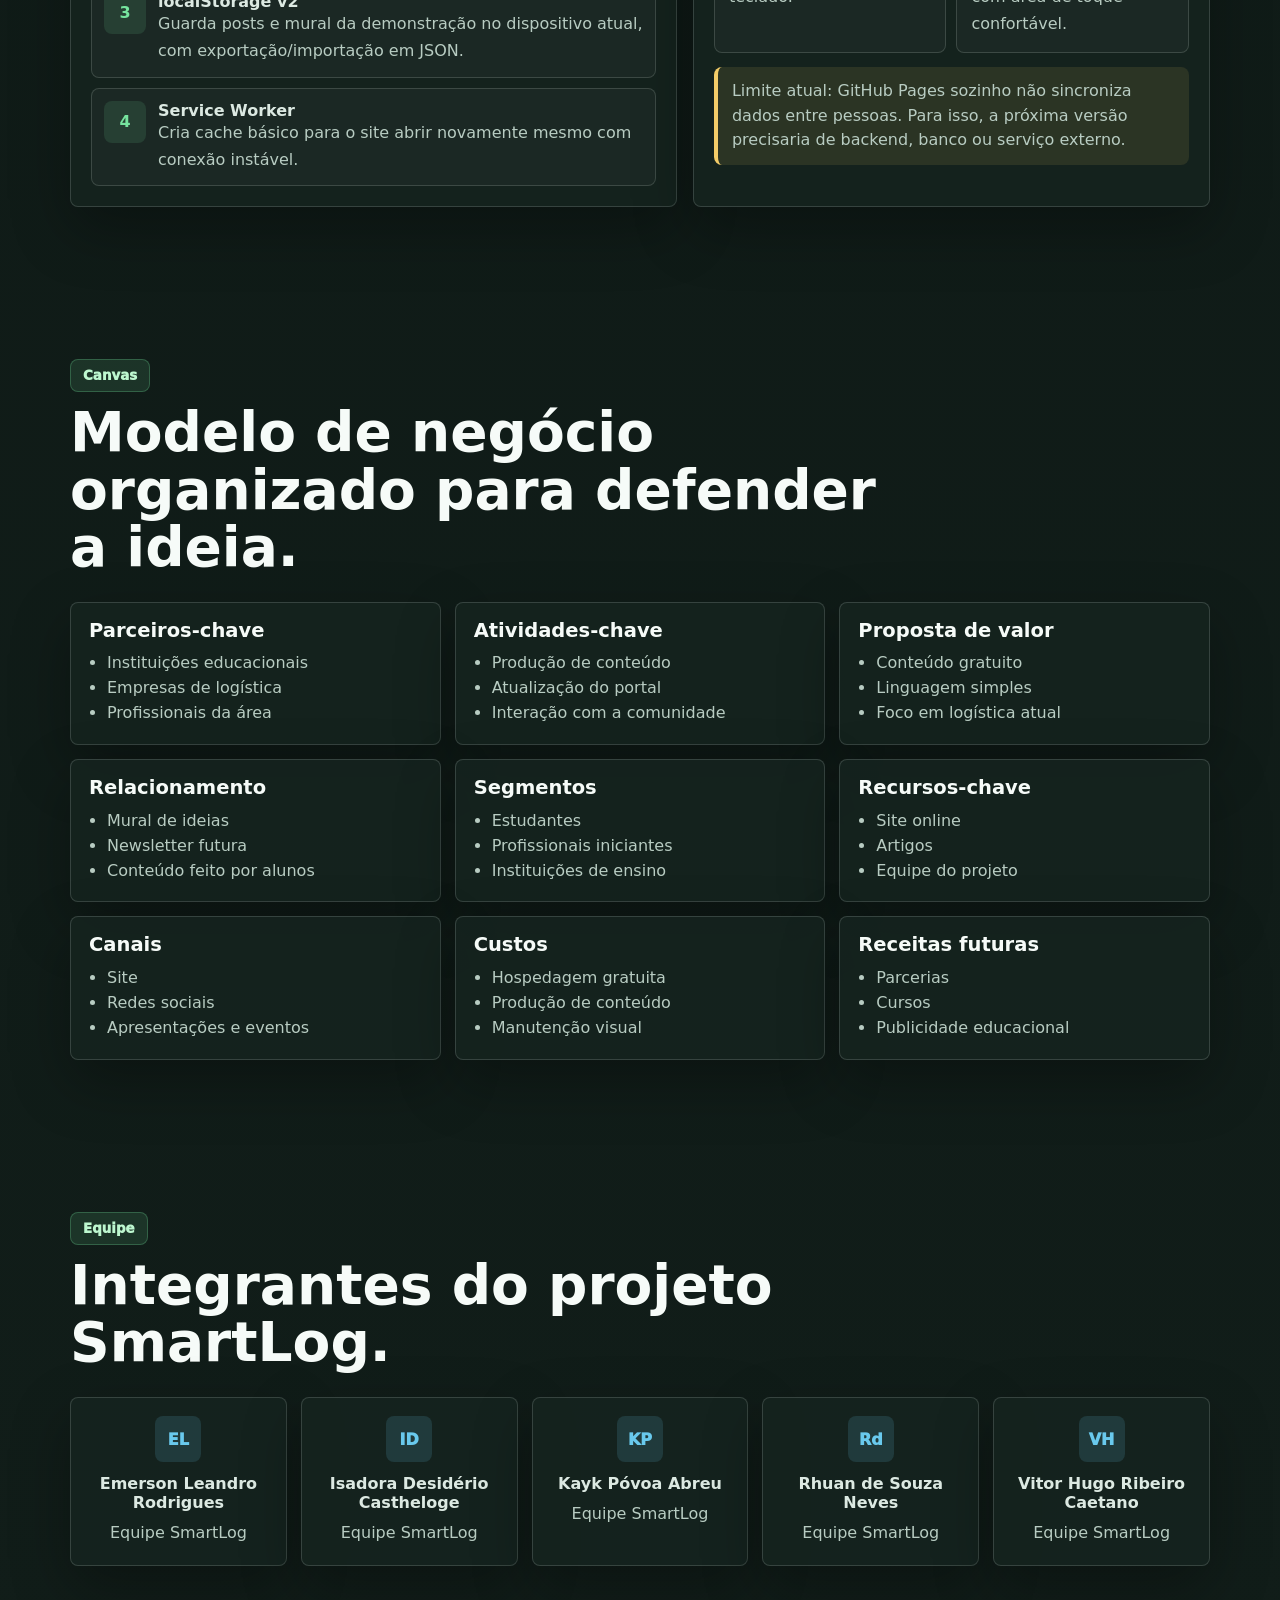
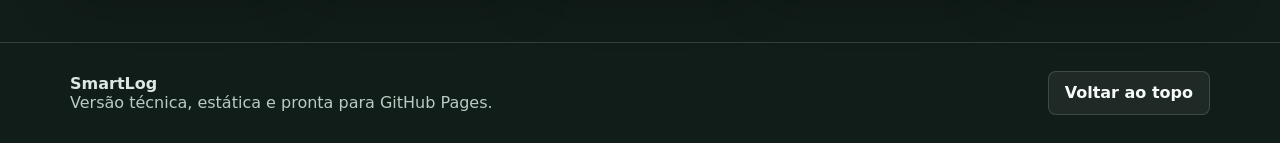
==== commit 646d2cfa: "Add files via upload" ====
--- a/index.html
+++ b/index.html
@@ -2,190 +2,102 @@
 <html lang="pt-BR">
 <head>
   <meta charset="UTF-8" />
-  <meta name="viewport" content="width=device-width, initial-scale=1.0" />
-  <title>SmartLog | Portal Inteligente de Logística</title>
-  <meta name="description" content="SmartLog é um portal estudantil de logística com conteúdo acessível, tendências, tecnologia, comunidade e aprendizado colaborativo." />
-  <meta name="theme-color" content="#0b1110" />
-  <meta property="og:title" content="SmartLog | Portal Inteligente de Logística" />
-  <meta property="og:description" content="Portal colaborativo de logística com artigos, quiz, comunidade, newsletter e modelo de negócio Canvas." />
+  <meta name="viewport" content="width=device-width, initial-scale=1, viewport-fit=cover" />
+  <title>SmartLog | Portal Técnico de Logística</title>
+  <meta name="description" content="SmartLog é um portal estudantil de logística com artigos, quiz, Canvas, demonstração local, PWA offline e arquitetura simples em GitHub Pages." />
+  <meta name="theme-color" content="#0c1613" />
+  <meta name="color-scheme" content="dark light" />
+  <meta name="robots" content="index, follow" />
+  <meta property="og:title" content="SmartLog | Portal Técnico de Logística" />
+  <meta property="og:description" content="Projeto estudantil de logística com experiência mobile, PWA offline e demonstração técnica estática." />
   <meta property="og:type" content="website" />
+  <meta property="og:image" content="assets/warehouse-forklift.jpg" />
+  <meta name="twitter:card" content="summary_large_image" />
+  <link rel="manifest" href="manifest.webmanifest" />
+  <link rel="icon" type="image/svg+xml" href="assets/icon.svg" />
+  <link rel="preload" as="image" href="assets/warehouse-forklift.jpg" />
   <style>
     :root {
-      --bg: #0b1110;
-      --bg-soft: #111a18;
-      --surface: rgba(17, 26, 24, 0.84);
-      --surface-strong: #16221f;
-      --surface-solid: #182522;
-      --card: linear-gradient(180deg, rgba(22, 34, 31, 0.96), rgba(12, 18, 17, 0.96));
-      --text: #f2fbf7;
-      --muted: #a8bbb4;
-      --line: rgba(214, 231, 223, 0.14);
-      --primary: #58d88c;
-      --primary-2: #2fae74;
-      --primary-3: #9af4bd;
-      --accent: #66d9ef;
-      --warning: #f4c66a;
-      --danger: #ff7b8a;
-      --success: #58d88c;
-      --shadow: 0 20px 60px rgba(0,0,0,0.35);
-      --glow: 0 0 0 1px rgba(154,244,189,0.08), 0 14px 40px rgba(47,174,116,0.18);
-      --radius-xl: 12px;
-      --radius-lg: 10px;
-      --radius-md: 8px;
-      --radius-sm: 8px;
-      --container: min(1220px, calc(100% - 32px));
+      --bg: #0c1613;
+      --bg-2: #111d19;
+      --surface: #15231f;
+      --surface-2: #1d302a;
+      --surface-3: #243c34;
+      --paper: #f5f2e8;
+      --text: #f6fbf8;
+      --muted: #b8ccc2;
+      --soft: #dce9e2;
+      --line: rgba(229, 241, 235, 0.16);
+      --green: #76e39e;
+      --blue: #69c9ed;
+      --yellow: #f3cc68;
+      --red: #ff8a96;
+      --shadow: 0 22px 60px rgba(0, 0, 0, 0.30);
+      --radius: 8px;
+      --container: min(1140px, calc(100% - 32px));
+      --focus: 0 0 0 3px rgba(118, 227, 158, 0.22);
     }
 
     body.light {
-      --bg: #f6f8f5;
-      --bg-soft: #e9f1ea;
-      --surface: rgba(255,255,255,0.82);
-      --surface-strong: #ffffff;
-      --surface-solid: #ffffff;
-      --card: linear-gradient(180deg, rgba(255,255,255,0.98), rgba(246,248,245,0.98));
-      --text: #18231f;
-      --muted: #60716a;
-      --line: rgba(24, 35, 31, 0.12);
-      --shadow: 0 24px 60px rgba(38, 72, 55, 0.13);
-      --glow: 0 0 0 1px rgba(47,174,116,0.08), 0 14px 34px rgba(47,174,116,0.14);
+      --bg: #f5f2e8;
+      --bg-2: #ece8dc;
+      --surface: #ffffff;
+      --surface-2: #e8efe9;
+      --surface-3: #dde8e0;
+      --text: #15211d;
+      --muted: #52635b;
+      --soft: #26362f;
+      --line: rgba(21, 33, 29, 0.14);
+      --shadow: 0 18px 44px rgba(53, 77, 62, 0.14);
     }
 
     * { box-sizing: border-box; }
-    [hidden] { display: none !important; }
     html { scroll-behavior: smooth; }
     body {
       margin: 0;
+      min-width: 320px;
       font-family: Inter, ui-sans-serif, system-ui, -apple-system, BlinkMacSystemFont, "Segoe UI", sans-serif;
       background:
-        linear-gradient(90deg, rgba(154,244,189,0.05) 1px, transparent 1px),
-        linear-gradient(rgba(102,217,239,0.035) 1px, transparent 1px),
-        linear-gradient(135deg, rgba(88,216,140,0.12), transparent 28rem),
-        linear-gradient(180deg, var(--bg) 0%, color-mix(in srgb, var(--bg) 84%, #000 16%) 100%);
-      background-size: 38px 38px, 38px 38px, auto, auto;
+        radial-gradient(circle at 12% 0%, rgba(118, 227, 158, 0.10), transparent 28rem),
+        radial-gradient(circle at 85% 8%, rgba(105, 201, 237, 0.10), transparent 24rem),
+        linear-gradient(180deg, var(--bg) 0%, var(--bg-2) 100%);
       color: var(--text);
-      min-height: 100vh;
       overflow-x: hidden;
-      position: relative;
-    }
-
-    body::before {
-      content: "";
-      position: fixed;
-      inset: 0;
-      background-image:
-        linear-gradient(rgba(139,233,255,0.03) 1px, transparent 1px),
-        linear-gradient(90deg, rgba(139,233,255,0.03) 1px, transparent 1px);
-      background-size: 42px 42px;
-      mask-image: radial-gradient(circle at center, rgba(0,0,0,0.9), transparent 80%);
-      pointer-events: none;
-      z-index: -2;
-    }
-
-    .ambient, .ambient::before, .ambient::after { display: none; }
-    .ambient { top: -8rem; left: -8rem; }
-    .ambient::before { top: 38vh; right: -6rem; background: radial-gradient(circle, rgba(120,245,209,0.9), transparent 70%); animation-duration: 19s; }
-    .ambient::after { bottom: -10rem; left: 38vw; background: radial-gradient(circle, rgba(83,203,227,0.75), transparent 72%); animation-duration: 22s; }
-
-    @keyframes drift {
-      0%, 100% { transform: translate3d(0,0,0) scale(1); }
-      50% { transform: translate3d(1.2rem, -1.8rem, 0) scale(1.08); }
     }
 
     a { color: inherit; text-decoration: none; }
     button, input, textarea, select { font: inherit; }
     button { cursor: pointer; }
-    img, svg { display: block; }
+    button:disabled { cursor: not-allowed; opacity: 0.74; }
+    img { display: block; max-width: 100%; }
     .container { width: var(--container); margin: 0 auto; }
-
-    .progress {
-      position: fixed;
-      top: 0;
-      left: 0;
-      width: 0%;
-      height: 4px;
-      background: linear-gradient(90deg, var(--primary-3), var(--primary), var(--accent));
-      z-index: 120;
-      box-shadow: 0 0 25px rgba(83,203,227,0.75);
-    }
-
-    .skip-link {
+    .sr-only {
       position: absolute;
-      left: 16px;
-      top: -80px;
-      background: var(--surface-strong);
-      color: var(--text);
-      padding: 12px 16px;
-      border-radius: 999px;
-      z-index: 99;
-    }
-    .skip-link:focus { top: 16px; }
-
-    .section {
-      padding: 76px 0;
-      position: relative;
-    }
-    .section-header {
-      display: flex;
-      align-items: end;
-      justify-content: space-between;
-      gap: 24px;
-      margin-bottom: 34px;
-      flex-wrap: wrap;
-    }
-    .section-title { max-width: 760px; }
-    .label {
-      display: inline-flex;
-      align-items: center;
-      gap: 8px;
-      padding: 8px 13px;
-      border-radius: 999px;
-      background: rgba(83, 203, 227, 0.12);
-      border: 1px solid rgba(139,233,255,0.16);
-      color: var(--primary-3);
-      font-size: 0.86rem;
-      font-weight: 800;
-      letter-spacing: 0.02em;
-      margin-bottom: 16px;
-    }
-    body.light .label { color: var(--primary-2); }
-    h1, h2, h3, h4 { margin: 0; line-height: 1.04; letter-spacing: 0; }
-    h1 { font-size: clamp(2.75rem, 5.25vw, 5.15rem); max-width: 640px; }
-    h2 { font-size: clamp(1.9rem, 3.55vw, 3.25rem); }
-    h3 { font-size: 1.18rem; line-height: 1.14; }
-    p { margin: 0; }
-    .sub {
-      color: var(--muted);
-      line-height: 1.7;
-      font-size: 1.03rem;
-      max-width: 800px;
-    }
-    .gradient-text {
-      background: linear-gradient(120deg, var(--text), var(--primary-3) 44%, var(--accent));
-      -webkit-background-clip: text;
-      background-clip: text;
-      color: transparent;
-    }
-    body.light .gradient-text {
-      background: linear-gradient(120deg, #173243, var(--primary-2) 45%, #00b996);
-      -webkit-background-clip: text;
-      background-clip: text;
-      color: transparent;
-    }
-
-    header {
+      width: 1px;
+      height: 1px;
+      padding: 0;
+      margin: -1px;
+      overflow: hidden;
+      clip: rect(0, 0, 0, 0);
+      white-space: nowrap;
+      border: 0;
+    }
+
+    .topbar {
       position: sticky;
       top: 0;
-      z-index: 80;
-      backdrop-filter: blur(18px);
-      background: color-mix(in srgb, var(--bg) 82%, transparent);
+      z-index: 40;
       border-bottom: 1px solid var(--line);
-    }
+      background: color-mix(in srgb, var(--bg) 90%, transparent);
+      backdrop-filter: blur(16px);
+    }
+
     .nav {
-      min-height: 80px;
+      min-height: 74px;
       display: flex;
       align-items: center;
       justify-content: space-between;
-      gap: 18px;
+      gap: 16px;
     }
 
     .brand {
@@ -193,1981 +105,1261 @@
       align-items: center;
       gap: 12px;
       min-width: 0;
-    }
-    .brand-text {
-      display: flex;
-      flex-direction: column;
-      line-height: 1;
-      min-width: 0;
-    }
-    .brand-text strong {
-      font-size: 1.14rem;
-      letter-spacing: 0;
-    }
-    .brand-text span {
+      font-weight: 950;
+    }
+
+    .brand-mark {
+      width: 44px;
+      height: 44px;
+      border-radius: var(--radius);
+      border: 1px solid rgba(118, 227, 158, 0.28);
+      display: grid;
+      place-items: center;
+      background: linear-gradient(135deg, rgba(118, 227, 158, 0.18), rgba(105, 201, 237, 0.14));
+      color: var(--green);
+      flex: 0 0 auto;
+    }
+
+    .brand-mark svg { width: 25px; height: 25px; }
+    .brand small {
+      display: block;
+      margin-top: 2px;
       color: var(--muted);
-      font-size: 0.8rem;
-      margin-top: 4px;
-      white-space: nowrap;
-    }
-
-    .logo-badge {
-      width: 52px;
-      height: 52px;
-      border-radius: 18px;
-      background: linear-gradient(145deg, rgba(83,203,227,0.14), rgba(120,245,209,0.08));
-      border: 1px solid rgba(139,233,255,0.16);
-      display: grid;
-      place-items: center;
-      box-shadow: var(--glow);
-      flex: 0 0 auto;
-    }
-    .logo-badge svg { width: 34px; height: 34px; }
+      font-size: 0.73rem;
+      font-weight: 800;
+    }
 
     .nav-links {
       display: flex;
       align-items: center;
       justify-content: center;
       gap: 4px;
-      flex-wrap: nowrap;
-    }
+    }
+
     .nav-links a {
       color: var(--muted);
-      font-size: 0.94rem;
-      font-weight: 700;
-      padding: 10px 14px;
-      border-radius: 999px;
-      transition: 0.24s ease;
-    }
+      font-size: 0.92rem;
+      font-weight: 850;
+      padding: 10px 12px;
+      border-radius: var(--radius);
+      white-space: nowrap;
+    }
+
     .nav-links a:hover,
+    .nav-links a:focus-visible,
     .nav-links a.active {
-      background: rgba(83,203,227,0.12);
+      outline: 0;
+      background: rgba(118, 227, 158, 0.12);
       color: var(--text);
     }
 
     .nav-actions {
       display: flex;
       align-items: center;
+      justify-content: flex-end;
       gap: 10px;
-      flex: 0 0 auto;
-      flex-wrap: wrap;
-      justify-content: flex-end;
-    }
-
-    .sync-status {
-      min-height: 46px;
-      display: inline-flex;
-      align-items: center;
-      gap: 9px;
-      padding: 0 13px;
-      border-radius: 8px;
-      border: 1px solid var(--line);
-      background: rgba(255,255,255,0.035);
-      color: var(--muted);
-      font-size: 0.8rem;
-      font-weight: 900;
-      white-space: nowrap;
-    }
-    .sync-status .sync-dot {
-      width: 9px;
-      height: 9px;
-      border-radius: 50%;
-      background: var(--warning);
-      box-shadow: 0 0 0 4px rgba(255,201,111,0.1);
-    }
-    .sync-status.online {
-      color: var(--accent);
-      border-color: rgba(120,245,209,0.22);
-      background: rgba(120,245,209,0.08);
-    }
-    .sync-status.online .sync-dot {
-      background: var(--success);
-      box-shadow: 0 0 0 4px rgba(49,211,154,0.12), 0 0 22px rgba(49,211,154,0.5);
-      animation: syncPulse 1.8s ease-in-out infinite;
-    }
-    .sync-status.error {
-      color: var(--warning);
-      border-color: rgba(255,201,111,0.24);
-      background: rgba(255,201,111,0.08);
-    }
-    @keyframes syncPulse {
-      0%, 100% { transform: scale(1); opacity: 1; }
-      50% { transform: scale(0.72); opacity: .58; }
     }
 
     .btn {
       border: 0;
-      border-radius: 999px;
+      min-height: 44px;
+      padding: 0 16px;
+      border-radius: var(--radius);
       display: inline-flex;
       align-items: center;
       justify-content: center;
-      gap: 10px;
-      padding: 13px 18px;
-      font-weight: 800;
-      line-height: 1;
-      transition: transform .2s ease, box-shadow .2s ease, background .2s ease, border-color .2s ease;
+      gap: 8px;
+      font-weight: 900;
+      line-height: 1.05;
+      letter-spacing: 0;
+      transition: transform .18s ease, border-color .18s ease, background .18s ease;
+      touch-action: manipulation;
+    }
+
+    .btn:hover { transform: translateY(-1px); }
+    .btn:focus-visible, .input:focus, .select:focus, .textarea:focus, .option:focus-visible, .acc-trigger:focus-visible {
+      outline: 0;
+      box-shadow: var(--focus);
+      border-color: rgba(118, 227, 158, 0.62);
+    }
+
+    .btn-primary { background: linear-gradient(135deg, var(--green), var(--blue)); color: #0b1513; }
+    .btn-secondary { background: rgba(255, 255, 255, 0.06); color: var(--text); border: 1px solid var(--line); }
+    .btn-soft { background: rgba(118, 227, 158, 0.12); color: var(--green); border: 1px solid rgba(118, 227, 158, 0.25); }
+    .btn-danger { background: rgba(255, 138, 150, 0.12); color: #ffd6dc; border: 1px solid rgba(255, 138, 150, 0.28); }
+    body.light .btn-danger { color: #8f2834; }
+    .icon-btn { width: 44px; padding: 0; flex: 0 0 auto; }
+    .icon-btn svg, .btn svg { width: 18px; height: 18px; }
+    .menu-btn { display: none; }
+
+    .hero {
       position: relative;
+      isolation: isolate;
       overflow: hidden;
-    }
-    .btn:hover { transform: translateY(-2px); }
-    .btn:active { transform: translateY(0); }
-    .btn-primary {
-      color: #032333;
-      background: linear-gradient(135deg, var(--primary-3), var(--accent));
-      box-shadow: 0 16px 34px rgba(84, 204, 227, 0.28);
-    }
-    .btn-primary::after {
-      content: "";
-      position: absolute;
-      inset: 1px;
-      border-radius: inherit;
-      background: linear-gradient(135deg, rgba(255,255,255,0.14), rgba(255,255,255,0));
-      pointer-events: none;
-    }
-    .btn-outline {
-      color: var(--text);
-      border: 1px solid var(--line);
-      background: rgba(255,255,255,0.03);
-    }
-    .btn-soft {
-      color: var(--primary-3);
-      background: rgba(83,203,227,0.10);
-      border: 1px solid rgba(83,203,227,0.12);
-    }
-    body.light .btn-soft { color: var(--primary-2); }
-    .icon-btn { width: 46px; height: 46px; padding: 0; border-radius: 16px; }
-    .menu-btn { display: none; }
-
-    .hero {
-      padding: 58px 0 38px;
-      overflow: visible;
-    }
-    .hero-grid {
-      display: grid;
-      grid-template-columns: minmax(0, 1.08fr) minmax(390px, 0.92fr);
-      gap: clamp(24px, 4vw, 52px);
-      align-items: start;
-    }
-    .hero-copy { position: relative; z-index: 1; }
-    .hero-copy .sub {
-      font-size: 1.02rem;
-      max-width: 620px;
-      margin-top: 20px;
-    }
-    .hero-actions {
-      display: flex;
-      gap: 14px;
-      margin-top: 30px;
-      flex-wrap: wrap;
-    }
-    .hero-mini {
-      margin-top: 24px;
-      display: flex;
-      flex-wrap: wrap;
-      gap: 10px;
-    }
-    .mini-pill {
-      display: flex;
-      align-items: center;
-      gap: 10px;
-      padding: 11px 14px;
-      border-radius: 999px;
-      border: 1px solid var(--line);
-      background: rgba(255,255,255,0.03);
-      color: var(--muted);
-      font-weight: 700;
-      font-size: 0.92rem;
-    }
-    .mini-pill b { color: var(--text); }
-
-    .hero-panel {
-      position: relative;
-      perspective: 1000px;
-    }
-    .dash {
-      position: relative;
-      min-height: 0;
-      border-radius: 28px;
-      padding: 14px;
-      border: 1px solid rgba(139,233,255,0.12);
-      background: linear-gradient(180deg, rgba(12,30,40,0.84), rgba(8,21,30,0.88));
-      box-shadow: var(--shadow);
-      overflow: hidden;
-      transform-style: preserve-3d;
-      transition: transform .25s ease;
-    }
-    body.light .dash {
-      background: linear-gradient(180deg, rgba(255,255,255,0.88), rgba(241,251,255,0.92));
-    }
-    .dash::before,
-    .dash::after {
-      content: "";
-      position: absolute;
-      border-radius: 50%;
-      filter: blur(14px);
-      opacity: .42;
-      pointer-events: none;
-    }
-    .dash::before {
-      width: 240px;
-      height: 240px;
-      right: -80px;
-      top: -80px;
-      background: radial-gradient(circle, rgba(83,203,227,0.55), transparent 70%);
-    }
-    .dash::after {
-      width: 220px;
-      height: 220px;
-      left: -60px;
-      bottom: -70px;
-      background: radial-gradient(circle, rgba(120,245,209,0.38), transparent 70%);
-    }
-
-    .dash-window {
-      height: 100%;
-      border-radius: 22px;
-      background: linear-gradient(180deg, rgba(8,19,27,0.66), rgba(10,25,35,0.76));
-      border: 1px solid rgba(139,233,255,0.11);
-      overflow: hidden;
-      position: relative;
-    }
-    body.light .dash-window { background: linear-gradient(180deg, rgba(251,253,255,0.94), rgba(244,250,255,0.98)); }
-    .dash-top {
-      display: flex;
-      align-items: center;
-      justify-content: space-between;
-      gap: 14px;
-      padding: 13px 16px;
-      border-bottom: 1px solid var(--line);
-      background: rgba(255,255,255,0.03);
-    }
-    .dots { display: flex; gap: 8px; }
-    .dots span {
-      width: 12px;
-      height: 12px;
-      border-radius: 50%;
-      background: rgba(255,255,255,0.18);
-    }
-    .dots span:nth-child(1) { background: #ff7d87; }
-    .dots span:nth-child(2) { background: #ffca69; }
-    .dots span:nth-child(3) { background: #4cd694; }
-    .dash-chip {
-      padding: 8px 12px;
-      border-radius: 999px;
-      border: 1px solid var(--line);
-      color: var(--muted);
-      font-size: 0.82rem;
-      font-weight: 700;
-      white-space: nowrap;
-      max-width: 58%;
-      overflow: hidden;
-      text-overflow: ellipsis;
-    }
-
-    .dash-content {
-      padding: 16px;
-      display: grid;
-      grid-template-columns: minmax(0, 1fr);
-      gap: 14px;
-      min-height: 0;
-      align-items: start;
-    }
-    .dash-main, .dash-side { display: grid; gap: 14px; align-content: start; }
-    .dash-side { display: none; }
-    .panel {
-      background: rgba(255,255,255,0.04);
-      border: 1px solid var(--line);
-      border-radius: 18px;
-      padding: 16px;
-      box-shadow: inset 0 1px 0 rgba(255,255,255,0.02);
-    }
-    body.light .panel { background: rgba(255,255,255,0.72); }
-    .hero-feature {
-      min-height: 0;
-      display: block;
-      overflow: hidden;
-      position: relative;
-    }
-    .hero-feature::before {
-      content: "";
-      position: absolute;
-      inset: auto -40px -50px auto;
-      width: 210px;
-      height: 210px;
-      background: radial-gradient(circle, rgba(83,203,227,0.34), transparent 70%);
-      border-radius: 50%;
-      filter: blur(5px);
-    }
-    .hero-feature .feature-image {
-      margin-top: 14px;
-      min-height: 132px;
-      border-radius: 18px;
-      background:
-        linear-gradient(160deg, rgba(5,18,26,0.18), rgba(5,18,26,0.72)),
-        url("assets/warehouse-forklift.jpg") center/cover;
-      border: 1px solid rgba(139,233,255,0.12);
-      position: relative;
-      overflow: hidden;
-    }
-    body.light .hero-feature .feature-image {
-      background:
-        linear-gradient(160deg, rgba(255,255,255,0.06), rgba(13,38,49,0.5)),
-        url("assets/warehouse-forklift.jpg") center/cover;
-    }
-    .hero-feature .feature-image::before {
+      min-height: min(720px, calc(100vh - 74px));
+      display: grid;
+      align-items: end;
+      background: #0d1613;
+    }
+
+    .hero::before {
       content: "";
       position: absolute;
       inset: 0;
       background:
-        linear-gradient(90deg, rgba(139,233,255,0.18) 1px, transparent 1px),
-        linear-gradient(rgba(139,233,255,0.12) 1px, transparent 1px);
-      background-size: 28px 28px;
-      mask-image: linear-gradient(120deg, transparent 15%, #000 80%);
-      opacity: .45;
-    }
-    .feature-truck {
-      position: absolute;
-      inset: auto 20px 18px 20px;
-      height: 62px;
-      border-radius: 18px 18px 10px 10px;
-      background: linear-gradient(135deg, rgba(255,255,255,0.15), rgba(83,203,227,0.26));
-      backdrop-filter: blur(7px);
-      border: 1px solid rgba(255,255,255,0.12);
-    }
-    .feature-truck::before {
-      content: "";
-      position: absolute;
-      left: 12px;
-      top: -32px;
-      width: 92px;
-      height: 46px;
-      border-radius: 16px 16px 8px 8px;
-      background: linear-gradient(135deg, rgba(255,255,255,0.12), rgba(120,245,209,0.18));
-      border: 1px solid rgba(255,255,255,0.10);
-    }
-    .feature-truck::after {
-      content: "";
-      position: absolute;
-      right: 22px;
-      top: 16px;
-      width: 66px;
-      height: 10px;
-      border-radius: 999px;
-      background: linear-gradient(90deg, rgba(120,245,209,0.2), rgba(83,203,227,0.7));
-      box-shadow: -84px 0 0 rgba(255,255,255,0.18), -168px 0 0 rgba(255,255,255,0.10);
-    }
-    .wheel, .wheel2 {
-      position: absolute;
-      bottom: -14px;
-      width: 28px; height: 28px;
-      border-radius: 50%;
-      background: linear-gradient(180deg, #041018, #091d28);
-      border: 4px solid rgba(255,255,255,0.24);
-    }
-    .wheel { left: 36px; }
-    .wheel2 { right: 34px; }
-
-    .stat-row {
-      display: grid;
-      grid-template-columns: repeat(2, minmax(0, 1fr));
-      gap: 12px;
-    }
-    .stat-box {
-      border-radius: 20px;
-      padding: 16px;
-      background: rgba(255,255,255,0.04);
-      border: 1px solid var(--line);
-    }
-    .stat-box strong {
-      display: block;
-      font-size: 1.45rem;
-      margin-bottom: 8px;
-      letter-spacing: 0;
-    }
-    .stat-box span { color: var(--muted); font-size: 0.92rem; line-height: 1.45; }
-    .bar-list { display: grid; gap: 12px; }
-    .bar-item span {
-      display: flex;
-      justify-content: space-between;
-      gap: 12px;
-      margin-bottom: 8px;
-      font-size: 0.92rem;
-      color: var(--muted);
-      font-weight: 700;
-    }
-    .bar {
-      height: 12px;
-      border-radius: 999px;
-      background: rgba(255,255,255,0.06);
-      overflow: hidden;
-      border: 1px solid rgba(255,255,255,0.05);
-    }
-    .bar i {
-      display: block;
-      height: 100%;
-      border-radius: inherit;
-      background: linear-gradient(90deg, var(--primary), var(--accent));
-      width: 0;
-      transition: width 1.1s cubic-bezier(.2,.8,.2,1);
-    }
-
-    .floating-card {
-      display: none;
-      position: static;
-      width: auto;
-      margin: 14px 4px 0;
-      padding: 16px;
-      border-radius: 20px;
-      background: rgba(9, 23, 31, 0.78);
-      border: 1px solid rgba(139,233,255,0.14);
-      box-shadow: 0 26px 40px rgba(0,0,0,0.24);
-      backdrop-filter: blur(14px);
-      animation: none;
-      z-index: 5;
-    }
-    body.light .floating-card { background: rgba(255,255,255,0.86); }
-    @keyframes bob {
-      0%, 100% { transform: translateY(0); }
-      50% { transform: translateY(-10px); }
-    }
-    .floating-card b { display: block; margin-bottom: 8px; }
-    .floating-card span { color: var(--muted); font-size: 0.92rem; line-height: 1.55; }
-
-    .cards-4 {
-      display: grid;
-      grid-template-columns: repeat(auto-fit, minmax(230px, 1fr));
-      gap: 18px;
-    }
-    .info-card, .tool-card, .canvas-card, .community-card, .publish-card, .metric-card, .article-card, .cta-card {
-      background: var(--card);
-      border: 1px solid var(--line);
-      border-radius: var(--radius-lg);
-      box-shadow: var(--shadow);
-    }
-    .info-card {
-      padding: 22px;
-      position: relative;
-      overflow: hidden;
-      transition: transform .22s ease, border-color .22s ease, box-shadow .22s ease;
-    }
-    .info-card:hover {
-      transform: translateY(-5px);
-      border-color: rgba(154,244,189,0.28);
-      box-shadow: 0 18px 38px rgba(0,0,0,0.25);
-    }
-    .info-card::after {
-      content: "";
-      position: absolute;
-      right: -10px;
-      top: -10px;
-      width: 120px;
-      height: 120px;
-      border-radius: 8px;
-      background: linear-gradient(135deg, rgba(88,216,140,0.14), transparent 70%);
-      pointer-events: none;
-    }
-    .card-icon {
-      width: 52px;
-      height: 52px;
-      border-radius: 8px;
-      display: grid;
-      place-items: center;
-      background: rgba(88,216,140,0.12);
-      margin-bottom: 16px;
-      border: 1px solid rgba(154,244,189,0.14);
-      color: var(--primary-3);
-      font-weight: 900;
-      font-size: 1.15rem;
-    }
-    body.light .card-icon { color: var(--primary-2); }
-    .info-card p {
-      color: var(--muted);
-      line-height: 1.72;
-      margin-top: 12px;
-    }
-
-    .metrics {
-      display: grid;
-      grid-template-columns: repeat(auto-fit, minmax(220px, 1fr));
-      gap: 16px;
-      margin-top: 30px;
-    }
-    .metric-card {
-      padding: 22px;
-      text-align: center;
-    }
-    .metric-card strong {
-      display: block;
-      font-size: clamp(1.6rem, 4vw, 2.6rem);
-      letter-spacing: 0;
-      margin-bottom: 8px;
-      color: var(--primary-3);
-    }
-    body.light .metric-card strong { color: var(--primary-2); }
-    .metric-card span { color: var(--muted); line-height: 1.55; font-size: 0.94rem; }
-
-    .articles-wrap {
-      display: grid;
-      grid-template-columns: minmax(260px, 300px) 1fr;
-      gap: 22px;
-      align-items: start;
-    }
-    .tool-card, .publish-card, .community-card, .canvas-card, .cta-card {
-      padding: 22px;
-    }
-    .sticky-tools {
-      position: sticky;
-      top: 102px;
-      display: grid;
-      gap: 18px;
-    }
-    .filter-stack { display: grid; gap: 12px; }
-    .input, .select, .textarea {
-      width: 100%;
-      border-radius: 8px;
-      border: 1px solid var(--line);
-      background: rgba(255,255,255,0.03);
-      color: var(--text);
-      padding: 14px 16px;
-      outline: none;
-      transition: border-color .2s ease, box-shadow .2s ease, background .2s ease;
-    }
-    body.light .input, body.light .select, body.light .textarea { background: rgba(255,255,255,0.8); }
-    .input:focus, .select:focus, .textarea:focus {
-      border-color: rgba(154,244,189,0.34);
-      box-shadow: 0 0 0 4px rgba(88,216,140,0.12);
-    }
-    .textarea { resize: vertical; min-height: 132px; }
-    .hint { color: var(--muted); font-size: 0.92rem; line-height: 1.6; }
-    .meta-inline {
-      display: flex;
-      gap: 12px;
-      flex-wrap: wrap;
-      color: var(--muted);
-      font-size: 0.92rem;
-      margin-top: 16px;
-    }
-    .chip-row { display: flex; gap: 8px; flex-wrap: wrap; margin-top: 14px; }
-    .chip {
-      padding: 8px 12px;
-      border-radius: 999px;
-      border: 1px solid var(--line);
-      background: rgba(88,216,140,0.08);
-      color: var(--primary-3);
-      font-size: 0.82rem;
-      font-weight: 700;
-    }
-    body.light .chip { color: var(--primary-2); }
-
-    .article-grid {
-      display: grid;
-      grid-template-columns: repeat(auto-fit, minmax(290px, 1fr));
-      gap: 18px;
-    }
-    .article-card {
-      padding: 18px;
-      overflow: hidden;
-      position: relative;
-      transition: transform .24s ease, border-color .24s ease;
-    }
-    .article-card:hover {
-      transform: translateY(-4px);
-      border-color: rgba(154,244,189,0.22);
-    }
-    .article-card::before {
+        linear-gradient(90deg, rgba(12,22,19,0.98) 0%, rgba(12,22,19,0.76) 49%, rgba(12,22,19,0.28) 100%),
+        linear-gradient(180deg, rgba(12,22,19,0.08) 0%, rgba(12,22,19,0.92) 100%),
+        url("assets/warehouse-forklift.jpg") center / cover;
+      z-index: -2;
+    }
+
+    .hero::after {
       content: "";
       position: absolute;
       inset: 0;
-      background: linear-gradient(120deg, transparent 20%, rgba(255,255,255,0.06) 50%, transparent 80%);
-      transform: translateX(-100%);
-      transition: transform .8s ease;
-      pointer-events: none;
-    }
-    .article-card:hover::before { transform: translateX(100%); }
-    .article-thumb {
-      position: relative;
-      height: 170px;
-      border-radius: 8px;
+      background-image:
+        linear-gradient(rgba(255,255,255,0.045) 1px, transparent 1px),
+        linear-gradient(90deg, rgba(255,255,255,0.038) 1px, transparent 1px);
+      background-size: 44px 44px;
+      mask-image: linear-gradient(90deg, black 0%, transparent 76%);
+      opacity: 0.58;
+      z-index: -1;
+    }
+
+    .hero-inner {
+      padding: 88px 0 38px;
+      display: grid;
+      grid-template-columns: minmax(0, 1fr) minmax(290px, 380px);
+      gap: 28px;
+      align-items: end;
+    }
+
+    .hero-copy {
+      display: grid;
+      gap: 22px;
+      max-width: 820px;
+    }
+
+    .eyebrow {
+      width: fit-content;
+      display: inline-flex;
+      align-items: center;
+      gap: 8px;
+      padding: 8px 12px;
+      border: 1px solid rgba(118, 227, 158, 0.26);
+      border-radius: var(--radius);
+      background: rgba(118, 227, 158, 0.12);
+      color: #bdf7cf;
+      font-weight: 950;
+      font-size: 0.84rem;
+    }
+
+    body.light .eyebrow { color: #146333; background: rgba(24, 156, 83, 0.10); }
+    h1, h2, h3, h4 { margin: 0; letter-spacing: 0; line-height: 1.04; }
+    h1 { font-size: clamp(3.1rem, 8vw, 6.9rem); max-width: 790px; }
+    h2 { font-size: clamp(2rem, 4.3vw, 4rem); max-width: 880px; }
+    h3 { font-size: 1.22rem; }
+    h4 { font-size: 1rem; }
+    p { margin: 0; }
+    strong { color: var(--soft); }
+
+    .lead {
+      color: var(--muted);
+      line-height: 1.72;
+      font-size: clamp(1rem, 1.6vw, 1.16rem);
+      max-width: 730px;
+    }
+
+    .hero-actions, .section-actions, .inline-actions {
+      display: flex;
+      align-items: center;
+      gap: 12px;
+      flex-wrap: wrap;
+    }
+
+    .hero-panel {
+      border: 1px solid var(--line);
+      border-radius: var(--radius);
+      background: rgba(15, 26, 22, 0.76);
+      box-shadow: var(--shadow);
+      backdrop-filter: blur(12px);
+      padding: 18px;
+      display: grid;
+      gap: 14px;
+    }
+
+    body.light .hero-panel { background: rgba(255, 255, 255, 0.82); }
+    .system-row {
+      display: grid;
+      grid-template-columns: 42px 1fr auto;
+      gap: 12px;
+      align-items: center;
+      padding: 12px;
+      border: 1px solid var(--line);
+      border-radius: var(--radius);
+      background: rgba(255,255,255,0.04);
+    }
+
+    .system-icon {
+      width: 42px;
+      height: 42px;
+      border-radius: var(--radius);
+      display: grid;
+      place-items: center;
+      background: rgba(105, 201, 237, 0.13);
+      color: var(--blue);
+    }
+
+    .system-row span { color: var(--muted); font-size: 0.88rem; }
+    .pill {
+      display: inline-flex;
+      align-items: center;
+      gap: 6px;
+      min-height: 28px;
+      padding: 5px 9px;
+      border-radius: var(--radius);
+      border: 1px solid var(--line);
+      color: var(--muted);
+      font-size: 0.78rem;
+      font-weight: 850;
+      white-space: nowrap;
+    }
+
+    .status-row {
+      display: grid;
+      grid-template-columns: repeat(4, minmax(0, 1fr));
+      gap: 12px;
+      margin-top: 4px;
+    }
+
+    .status-card {
+      border: 1px solid var(--line);
+      background: rgba(15, 26, 22, 0.72);
+      border-radius: var(--radius);
+      padding: 16px;
+      backdrop-filter: blur(10px);
+      min-height: 116px;
+    }
+
+    body.light .status-card { background: rgba(255,255,255,0.78); }
+    .status-card strong {
+      display: block;
+      font-size: 1.6rem;
+      color: var(--green);
+      margin-bottom: 6px;
+    }
+
+    .status-card span {
+      color: var(--muted);
+      line-height: 1.45;
+      font-size: 0.92rem;
+    }
+
+    .section {
+      padding: 76px 0;
+      scroll-margin-top: 86px;
+    }
+    .section-header {
+      display: flex;
+      align-items: end;
+      justify-content: space-between;
+      gap: 20px;
+      margin-bottom: 26px;
+      flex-wrap: wrap;
+    }
+
+    .section-copy { display: grid; gap: 12px; max-width: 820px; }
+    .muted { color: var(--muted); line-height: 1.68; }
+
+    .panel, .card, .article-card, .tool-card, .canvas-card, .team-card, .tech-card {
+      border: 1px solid var(--line);
+      border-radius: var(--radius);
+      background: color-mix(in srgb, var(--surface) 92%, transparent);
+      box-shadow: var(--shadow);
+    }
+
+    .portal-grid {
+      display: grid;
+      grid-template-columns: 285px 1fr;
+      gap: 18px;
+      align-items: start;
+    }
+
+    .filters {
+      position: sticky;
+      top: 94px;
+      padding: 18px;
+      display: grid;
+      gap: 12px;
+    }
+
+    label.field-label {
+      display: grid;
+      gap: 7px;
+      color: var(--muted);
+      font-size: 0.88rem;
+      font-weight: 850;
+    }
+
+    .input, .select, .textarea {
+      width: 100%;
+      min-height: 46px;
+      border: 1px solid var(--line);
+      border-radius: var(--radius);
+      background: rgba(255,255,255,0.04);
+      color: var(--text);
+      padding: 12px 13px;
+      outline: none;
+    }
+
+    body.light .input,
+    body.light .select,
+    body.light .textarea { background: #fff; }
+    .textarea { resize: vertical; min-height: 118px; }
+    .field-stack { display: grid; gap: 10px; }
+    .fine-print { color: var(--muted); font-size: 0.86rem; line-height: 1.55; }
+
+    .article-grid {
+      display: grid;
+      grid-template-columns: repeat(2, minmax(0, 1fr));
+      gap: 16px;
+    }
+
+    .article-card {
       overflow: hidden;
-      margin-bottom: 16px;
-      border: 1px solid rgba(154,244,189,0.12);
-      background:
-        linear-gradient(160deg, rgba(88,216,140,0.12), transparent 45%),
-        linear-gradient(180deg, rgba(102,217,239,0.10), rgba(0,0,0,0.08)),
-        linear-gradient(135deg, #21332b, #0d1714 72%);
-    }
-    .article-thumb img {
+      display: grid;
+      grid-template-rows: 190px 1fr;
+      min-width: 0;
+    }
+
+    .article-card img {
       width: 100%;
       height: 100%;
       object-fit: cover;
-      transform: scale(1.03);
-      filter: saturate(1.05) contrast(1.04);
-    }
-    .article-thumb.has-image::before {
-      content: "";
-      position: absolute;
-      inset: 0;
-      background: linear-gradient(180deg, rgba(6,20,28,0.08), rgba(6,20,28,0.62));
-      z-index: 1;
-      pointer-events: none;
-    }
-    body.light .article-thumb {
-      background:
-        linear-gradient(160deg, rgba(88,216,140,0.10), transparent 45%),
-        linear-gradient(180deg, rgba(102,217,239,0.08), rgba(255,255,255,0.32)),
-        linear-gradient(135deg, #e4f2e6, #f7fbf6 72%);
-    }
-    .article-thumb::after {
-      content: "";
-      position: absolute;
-      inset: auto -20px -42px auto;
-      width: 170px;
-      height: 170px;
-      border-radius: 8px;
-      background: linear-gradient(135deg, rgba(88,216,140,0.20), transparent 70%);
-      filter: blur(4px);
-      z-index: 2;
-    }
-    .thumb-lines {
-      position: absolute;
-      left: 18px;
-      top: 18px;
-      display: grid;
+      background: var(--surface-2);
+    }
+
+    .article-body {
+      padding: 18px;
+      display: grid;
+      gap: 12px;
+      align-content: start;
+    }
+
+    .article-meta {
+      display: flex;
+      align-items: center;
+      justify-content: space-between;
+      gap: 10px;
+      color: var(--muted);
+      font-size: 0.85rem;
+      font-weight: 850;
+      flex-wrap: wrap;
+    }
+
+    .tag-row {
+      display: flex;
+      flex-wrap: wrap;
       gap: 8px;
-      width: 52%;
-      z-index: 3;
-    }
-    .thumb-lines i {
-      height: 10px;
-      border-radius: 999px;
-      background: rgba(255,255,255,0.2);
-    }
-    .thumb-lines i:nth-child(2) { width: 84%; }
-    .thumb-lines i:nth-child(3) { width: 62%; }
-    .thumb-vehicle {
-      position: absolute;
-      right: 18px;
-      bottom: 18px;
-      width: 120px;
-      height: 50px;
-      border-radius: 8px;
-      background: linear-gradient(135deg, rgba(255,255,255,0.14), rgba(88,216,140,0.25));
-      border: 1px solid rgba(255,255,255,0.14);
-      z-index: 3;
-    }
-    .thumb-vehicle::before {
-      content: "";
-      position: absolute;
-      left: -22px;
-      top: -18px;
-      width: 58px;
-      height: 38px;
-      border-radius: 8px;
-      background: linear-gradient(135deg, rgba(255,255,255,0.14), rgba(102,217,239,0.18));
-      border: 1px solid rgba(255,255,255,0.12);
-    }
-    .thumb-wheel, .thumb-wheel2 {
-      position: absolute;
-      bottom: -10px;
-      width: 22px;
-      height: 22px;
-      border-radius: 50%;
-      background: #07141b;
-      border: 3px solid rgba(255,255,255,0.22);
-    }
-    .thumb-wheel { left: 16px; }
-    .thumb-wheel2 { right: 16px; }
-
-    .article-head {
+    }
+
+    .tag {
+      border: 1px solid var(--line);
+      border-radius: var(--radius);
+      padding: 6px 9px;
+      color: var(--muted);
+      font-size: 0.78rem;
+      font-weight: 850;
+    }
+
+    .tools-grid {
+      display: grid;
+      grid-template-columns: 1fr 1fr;
+      gap: 16px;
+    }
+
+    .tool-card {
+      padding: 20px;
+      display: grid;
+      gap: 14px;
+      align-content: start;
+    }
+
+    .accordion { display: grid; gap: 10px; }
+    .acc-item {
+      border: 1px solid var(--line);
+      border-radius: var(--radius);
+      background: rgba(255,255,255,0.03);
+      overflow: hidden;
+    }
+
+    .acc-trigger {
+      width: 100%;
+      border: 0;
+      background: transparent;
+      color: var(--text);
+      padding: 14px;
       display: flex;
       align-items: center;
       justify-content: space-between;
       gap: 12px;
-      margin-bottom: 12px;
-      flex-wrap: wrap;
-    }
-    .article-category {
-      padding: 7px 11px;
+      text-align: left;
+      font-weight: 900;
+    }
+
+    .acc-content {
+      display: none;
+      color: var(--muted);
+      padding: 0 14px 14px;
+      line-height: 1.6;
+    }
+
+    .acc-item.open .acc-content { display: block; }
+
+    .quiz-box { display: grid; gap: 14px; }
+    .progress {
+      height: 9px;
       border-radius: 999px;
-      background: rgba(88,216,140,0.10);
-      border: 1px solid rgba(88,216,140,0.14);
-      color: var(--primary-3);
-      font-size: 0.8rem;
-      font-weight: 800;
-    }
-    body.light .article-category { color: var(--primary-2); }
-    .favorite {
-      width: 40px;
-      height: 40px;
-      border-radius: 8px;
+      background: rgba(255,255,255,0.07);
       border: 1px solid var(--line);
-      background: rgba(255,255,255,0.03);
+      overflow: hidden;
+    }
+
+    .progress span {
+      display: block;
+      height: 100%;
+      width: 0%;
+      background: linear-gradient(90deg, var(--green), var(--blue));
+      transition: width .25s ease;
+    }
+
+    .option {
+      width: 100%;
+      border: 1px solid var(--line);
+      border-radius: var(--radius);
+      background: rgba(255,255,255,0.04);
       color: var(--text);
-      font-size: 1.1rem;
-    }
-    .favorite.on {
-      background: rgba(255,123,138,0.12);
-      color: var(--danger);
-      border-color: rgba(255,123,138,0.18);
-    }
-    .admin-only { display: none; }
-    body.admin-mode .admin-only { display: inline-flex; }
-    .admin-delete {
-      color: #ffd4d9;
-      background: rgba(255,123,138,0.12);
-      border: 1px solid rgba(255,123,138,0.22);
-    }
-    .admin-delete:hover {
-      box-shadow: 0 10px 24px rgba(255,123,138,0.12);
-    }
-    .forum-admin {
-      display: flex;
-      align-items: center;
-      justify-content: space-between;
+      min-height: 48px;
+      text-align: left;
+      padding: 12px 13px;
+      font-weight: 850;
+    }
+
+    .option.correct { border-color: rgba(118, 227, 158, 0.58); background: rgba(118, 227, 158, 0.12); }
+    .option.wrong { border-color: rgba(255, 138, 150, 0.58); background: rgba(255, 138, 150, 0.12); }
+
+    .two-col {
+      display: grid;
+      grid-template-columns: 1fr 1fr;
+      gap: 16px;
+      align-items: start;
+    }
+
+    .demo-note {
+      border-left: 4px solid var(--yellow);
+      padding: 12px 14px;
+      background: rgba(243, 204, 104, 0.10);
+      color: var(--muted);
+      line-height: 1.55;
+      border-radius: var(--radius);
+    }
+
+    .publish-form, .forum-panel {
+      padding: 20px;
+      display: grid;
       gap: 12px;
-      margin-top: 12px;
-      flex-wrap: wrap;
-    }
-    .article-card p {
-      color: var(--muted);
-      line-height: 1.7;
-      margin-top: 12px;
-    }
-    .article-actions {
-      display: flex;
-      align-items: center;
-      justify-content: space-between;
+    }
+
+    .forum-list {
+      display: grid;
       gap: 12px;
-      margin-top: 16px;
-      flex-wrap: wrap;
-    }
-    .empty {
-      grid-column: 1 / -1;
-      padding: 26px;
-      text-align: center;
-      border-radius: 8px;
-      background: rgba(255,255,255,0.04);
-      border: 1px dashed var(--line);
-      color: var(--muted);
-    }
-
-    .tools-grid {
-      display: grid;
-      grid-template-columns: repeat(auto-fit, minmax(270px, 1fr));
-      gap: 18px;
-    }
-    .tool-card h3,
-    .publish-card h3,
-    .community-card h3,
-    .canvas-card h3,
-    .cta-card h3 { margin-bottom: 10px; }
-    .accordion { display: grid; gap: 12px; }
-    .acc-item {
-      border: 1px solid var(--line);
-      border-radius: 8px;
-      overflow: hidden;
-      background: rgba(255,255,255,0.03);
-    }
-    body.light .acc-item { background: rgba(255,255,255,0.72); }
-    .acc-trigger {
-      width: 100%;
-      border: 0;
-      background: transparent;
-      padding: 15px 16px;
-      color: var(--text);
-      display: flex;
-      justify-content: space-between;
-      align-items: center;
-      font-weight: 800;
-      text-align: left;
-    }
-    .acc-content {
-      max-height: 0;
-      overflow: hidden;
-      color: var(--muted);
-      line-height: 1.65;
-      transition: max-height .28s ease, padding .28s ease;
-      padding: 0 16px;
-    }
-    .acc-item.open .acc-content {
-      max-height: 180px;
-      padding: 0 16px 16px;
-    }
-    .acc-item .symbol { transition: transform .24s ease; }
-    .acc-item.open .symbol { transform: rotate(45deg); }
-
-    .quiz-box { display: grid; gap: 16px; }
-    .question { font-size: 1.12rem; font-weight: 800; line-height: 1.4; }
-    .options { display: grid; gap: 10px; }
-    .option {
-      border: 1px solid var(--line);
-      background: rgba(255,255,255,0.03);
-      color: var(--text);
-      border-radius: 8px;
-      padding: 14px 16px;
-      text-align: left;
-      transition: transform .2s ease, border-color .2s ease, background .2s ease;
-    }
-    .option:hover { transform: translateX(4px); }
-    .option.correct { border-color: rgba(49,211,154,0.36); background: rgba(49,211,154,0.12); }
-    .option.wrong { border-color: rgba(255,123,138,0.34); background: rgba(255,123,138,0.10); }
-    .quiz-result { color: var(--muted); line-height: 1.6; }
-
-    .two-col {
-      display: grid;
-      grid-template-columns: 1fr 1fr;
-      gap: 18px;
-    }
-
-    .publish-card form,
-    .community-card form,
-    .tool-card form { display: grid; gap: 12px; }
-
-    .forum-list {
-      display: grid;
-      gap: 12px;
-      margin-top: 16px;
-      max-height: 280px;
+      max-height: 430px;
       overflow: auto;
       padding-right: 4px;
     }
-    .forum-post {
-      padding: 14px 16px;
-      border-radius: 16px;
+
+    .forum-item {
       border: 1px solid var(--line);
+      border-radius: var(--radius);
+      padding: 14px;
       background: rgba(255,255,255,0.03);
-    }
-    .forum-post b { display: block; margin-bottom: 8px; }
-    .forum-post p { color: var(--muted); line-height: 1.62; }
+      display: grid;
+      gap: 8px;
+    }
+
+    .data-tools {
+      display: grid;
+      grid-template-columns: repeat(3, minmax(0, 1fr));
+      gap: 10px;
+    }
+
+    .tech-grid {
+      display: grid;
+      grid-template-columns: 1.08fr 0.92fr;
+      gap: 16px;
+      align-items: stretch;
+    }
+
+    .tech-card {
+      padding: 20px;
+      display: grid;
+      gap: 14px;
+      align-content: start;
+    }
+
+    .architecture {
+      display: grid;
+      gap: 10px;
+    }
+
+    .architecture-step {
+      display: grid;
+      grid-template-columns: 42px 1fr;
+      gap: 12px;
+      align-items: start;
+      border: 1px solid var(--line);
+      border-radius: var(--radius);
+      padding: 12px;
+      background: rgba(255,255,255,0.03);
+    }
+
+    .architecture-step b {
+      width: 42px;
+      height: 42px;
+      border-radius: var(--radius);
+      display: grid;
+      place-items: center;
+      background: rgba(118, 227, 158, 0.12);
+      color: var(--green);
+      flex: 0 0 auto;
+    }
+
+    .metric-grid {
+      display: grid;
+      grid-template-columns: repeat(2, minmax(0, 1fr));
+      gap: 10px;
+    }
+
+    .metric {
+      border: 1px solid var(--line);
+      border-radius: var(--radius);
+      padding: 14px;
+      background: rgba(255,255,255,0.03);
+      min-height: 104px;
+    }
+
+    .metric strong {
+      display: block;
+      color: var(--green);
+      font-size: 1.35rem;
+      margin-bottom: 5px;
+    }
 
     .canvas-grid {
       display: grid;
-      grid-template-columns: repeat(auto-fit, minmax(240px, 1fr));
-      gap: 16px;
-      margin-top: 8px;
-    }
-    .canvas-card h4 {
-      margin-bottom: 12px;
-      font-size: 1rem;
-      letter-spacing: 0;
-    }
+      grid-template-columns: repeat(3, minmax(0, 1fr));
+      gap: 14px;
+    }
+
+    .canvas-card {
+      padding: 18px;
+      display: grid;
+      gap: 10px;
+      align-content: start;
+    }
+
     .canvas-card ul {
       margin: 0;
       padding-left: 18px;
       color: var(--muted);
-      display: grid;
-      gap: 8px;
-      line-height: 1.58;
-    }
-    .canvas-wide { grid-column: span 2; }
+      line-height: 1.56;
+    }
 
     .team-grid {
       display: grid;
-      grid-template-columns: repeat(auto-fit, minmax(190px, 1fr));
-      gap: 16px;
-      margin-top: 22px;
-    }
+      grid-template-columns: repeat(5, minmax(0, 1fr));
+      gap: 14px;
+    }
+
     .team-card {
       padding: 18px;
-      border-radius: 8px;
-      border: 1px solid var(--line);
-      background: rgba(255,255,255,0.03);
       text-align: center;
-    }
-    .team-avatar {
-      width: 54px;
-      height: 54px;
-      margin: 0 auto 12px;
-      border-radius: 8px;
+      display: grid;
+      gap: 8px;
+      align-content: start;
+    }
+
+    .avatar {
+      width: 46px;
+      height: 46px;
       display: grid;
       place-items: center;
-      font-weight: 900;
-      background: linear-gradient(135deg, rgba(88,216,140,0.22), rgba(102,217,239,0.14));
-      color: var(--primary-3);
-      border: 1px solid rgba(154,244,189,0.16);
-    }
-    body.light .team-avatar { color: var(--primary-2); }
-    .team-card span {
-      display: block;
-      color: var(--muted);
-      margin-top: 6px;
-      font-size: 0.92rem;
-      line-height: 1.45;
-    }
-
-    .cta-card {
-      display: grid;
-      grid-template-columns: 1.1fr 0.9fr;
-      gap: 22px;
-      align-items: center;
-      overflow: hidden;
-      position: relative;
-    }
-    .cta-card::after {
-      content: "";
-      position: absolute;
-      right: -100px;
-      top: -80px;
-      width: 280px;
-      height: 280px;
-      border-radius: 8px;
-      background: linear-gradient(135deg, rgba(88,216,140,0.18), transparent 72%);
-      pointer-events: none;
-    }
-    .cta-visual {
-      min-height: 240px;
-      border-radius: 8px;
-      background:
-        linear-gradient(160deg, rgba(88,216,140,0.18), transparent 45%),
-        linear-gradient(135deg, rgba(255,255,255,0.04), rgba(255,255,255,0.02)),
-        linear-gradient(135deg, #21332b, #0d1714);
-      border: 1px solid rgba(154,244,189,0.12);
-      display: grid;
-      place-items: center;
-      position: relative;
-      overflow: hidden;
-    }
-    body.light .cta-visual {
-      background:
-        linear-gradient(160deg, rgba(88,216,140,0.12), transparent 45%),
-        linear-gradient(135deg, rgba(255,255,255,0.6), rgba(255,255,255,0.5)),
-        linear-gradient(135deg, #e4f2e6, #f7fbf6);
-    }
-    .cta-ring {
-      width: 180px;
-      height: 180px;
-      border-radius: 8px;
-      border: 18px solid rgba(88,216,140,0.22);
-      position: relative;
-      animation: spinSlow 13s linear infinite;
-    }
-    .cta-ring::before,
-    .cta-ring::after {
-      content: "";
-      position: absolute;
-      inset: 20px;
-      border-radius: 8px;
-      border: 12px dashed rgba(102,217,239,0.24);
-    }
-    .cta-ring::after {
-      inset: 48px;
-      border: 10px solid rgba(255,255,255,0.14);
-    }
-    @keyframes spinSlow { from { transform: rotate(0deg); } to { transform: rotate(360deg); } }
-
-    .notice {
-      margin-top: 14px;
-      padding: 13px 14px;
-      border-radius: 16px;
-      background: rgba(49,211,154,0.12);
-      border: 1px solid rgba(49,211,154,0.24);
-      color: #bdf7df;
-      display: none;
-    }
-    body.light .notice { color: #14563a; }
-    .notice.show { display: block; }
-
-    .toast {
-      position: fixed;
-      right: 18px;
-      bottom: 18px;
-      padding: 14px 18px;
-      border-radius: 18px;
-      background: rgba(7, 20, 27, 0.92);
-      color: #fff;
-      border: 1px solid rgba(139,233,255,0.14);
-      box-shadow: 0 20px 34px rgba(0,0,0,0.32);
-      transform: translateY(18px);
-      opacity: 0;
-      pointer-events: none;
-      transition: .25s ease;
-      z-index: 140;
-      max-width: min(90vw, 380px);
-    }
-    .toast.show { opacity: 1; transform: translateY(0); }
+      margin: 0 auto 4px;
+      border-radius: var(--radius);
+      background: rgba(105,201,237,0.14);
+      color: var(--blue);
+      font-weight: 950;
+    }
 
     .modal {
       position: fixed;
       inset: 0;
-      background: rgba(4, 12, 18, 0.68);
-      backdrop-filter: blur(14px);
+      z-index: 70;
       display: none;
-      align-items: center;
-      justify-content: center;
-      padding: 24px;
-      z-index: 130;
-    }
-    .modal.open { display: flex; }
+      place-items: center;
+      padding: 20px;
+      background: rgba(7, 12, 10, 0.74);
+      backdrop-filter: blur(10px);
+    }
+
+    .modal.open { display: grid; }
     .modal-card {
-      width: min(860px, 100%);
-      max-height: min(86vh, 920px);
+      width: min(800px, 100%);
+      max-height: 88vh;
       overflow: auto;
-      border-radius: 28px;
-      background: var(--card);
+      border-radius: var(--radius);
+      background: var(--surface);
       border: 1px solid var(--line);
       box-shadow: var(--shadow);
-      padding: 24px;
-      position: relative;
-    }
-    .modal-close {
-      position: sticky;
-      top: 0;
-      margin-left: auto;
-      width: 46px;
-      height: 46px;
-      border-radius: 16px;
+    }
+
+    .modal-media {
+      height: 260px;
+      background: var(--surface-2);
+    }
+
+    .modal-media img { width: 100%; height: 100%; object-fit: cover; }
+    .modal-content { padding: 22px; display: grid; gap: 14px; }
+    .modal-close { margin-left: auto; }
+
+    .toast {
+      position: fixed;
+      left: 50%;
+      bottom: 18px;
+      transform: translate(-50%, 18px);
+      opacity: 0;
+      pointer-events: none;
+      z-index: 80;
+      background: #101815;
+      color: var(--text);
       border: 1px solid var(--line);
-      background: rgba(255,255,255,0.05);
-      color: var(--text);
-    }
-    .modal-hero {
-      height: 220px;
-      border-radius: 22px;
-      margin: 12px 0 18px;
-      background:
-        linear-gradient(160deg, rgba(120,245,209,0.16), transparent 45%),
-        linear-gradient(180deg, rgba(83,203,227,0.10), rgba(0,0,0,0.08)),
-        linear-gradient(135deg, #173344, #0a1c27 72%);
-      border: 1px solid rgba(139,233,255,0.12);
-      position: relative;
-      overflow: hidden;
-    }
-    .modal-hero.has-image {
-      background-size: cover;
-      background-position: center;
-    }
-    .modal-hero.has-image::after {
-      content: "";
-      position: absolute;
-      inset: 0;
-      background: linear-gradient(180deg, rgba(6,20,28,0.02), rgba(6,20,28,0.55));
-    }
-    body.light .modal-hero {
-      background:
-        linear-gradient(160deg, rgba(120,245,209,0.12), transparent 45%),
-        linear-gradient(180deg, rgba(83,203,227,0.08), rgba(255,255,255,0.32)),
-        linear-gradient(135deg, #dff4fb, #eefaff 72%);
-    }
-    .modal-body { color: var(--muted); line-height: 1.82; display: grid; gap: 16px; }
-    .admin-panel {
-      display: grid;
-      gap: 14px;
-      margin-top: 16px;
-    }
-    .admin-panel .notice { display: block; }
-    .admin-actions {
-      display: flex;
-      gap: 10px;
-      flex-wrap: wrap;
-    }
+      border-radius: var(--radius);
+      padding: 13px 15px;
+      box-shadow: var(--shadow);
+      transition: .2s ease;
+      max-width: min(460px, calc(100% - 24px));
+      text-align: center;
+      font-weight: 850;
+    }
+
+    body.light .toast { background: #fff; }
+    .toast.show { opacity: 1; transform: translate(-50%, 0); }
 
     footer {
-      padding: 34px 0 42px;
       border-top: 1px solid var(--line);
+      padding: 28px 0;
       color: var(--muted);
     }
+
     .footer-wrap {
       display: flex;
+      align-items: center;
       justify-content: space-between;
-      gap: 18px;
+      gap: 16px;
       flex-wrap: wrap;
-      align-items: center;
-    }
-    .footer-wrap p { line-height: 1.65; }
-    .footer-actions { display: flex; gap: 10px; flex-wrap: wrap; }
-
-    .reveal {
-      opacity: 1;
-      transform: none;
-      transition: opacity .7s ease, transform .7s ease;
-    }
-    .reveal.visible {
-      opacity: 1;
-      transform: translateY(0);
-    }
-
-    @media (max-width: 1100px) {
-      .hero-grid,
-      .articles-wrap,
-      .cta-card { grid-template-columns: 1fr; }
-      .dash { min-height: auto; }
-      .floating-card { width: auto; margin-top: 14px; }
-      .sticky-tools { position: static; }
-      .cards-4,
-      .metrics,
-      .tools-grid,
+    }
+
+    .empty {
+      grid-column: 1 / -1;
+      border: 1px dashed var(--line);
+      border-radius: var(--radius);
+      padding: 24px;
+      color: var(--muted);
+      text-align: center;
+    }
+
+    @media (max-width: 980px) {
+      .hero-inner, .portal-grid, .tools-grid, .two-col, .tech-grid {
+        grid-template-columns: 1fr;
+      }
+
+      .filters { position: static; }
+      .article-grid { grid-template-columns: 1fr; }
+      .canvas-grid { grid-template-columns: repeat(2, minmax(0, 1fr)); }
       .team-grid { grid-template-columns: repeat(2, minmax(0, 1fr)); }
-      .canvas-grid { grid-template-columns: repeat(2, minmax(0, 1fr)); }
-      .canvas-wide { grid-column: span 2; }
-    }
-
-    @media (max-width: 1280px) {
-      .nav-links a { padding: 9px 10px; }
-      #printBtn { display: none; }
-    }
-
-    @media (max-width: 1040px) {
-      .nav { min-height: 74px; }
-      .menu-btn { display: inline-flex; }
+
       .nav-links {
         position: absolute;
+        top: calc(100% + 8px);
         left: 16px;
         right: 16px;
-        top: calc(100% + 10px);
-        border-radius: 20px;
-        border: 1px solid var(--line);
-        background: color-mix(in srgb, var(--bg) 92%, transparent);
-        padding: 10px;
         display: none;
         flex-direction: column;
         align-items: stretch;
+        background: var(--surface);
+        border: 1px solid var(--line);
+        border-radius: var(--radius);
+        padding: 8px;
         box-shadow: var(--shadow);
       }
+
       .nav-links.open { display: flex; }
-      .nav-links a { text-align: center; padding: 12px 14px; }
-      .nav-actions .btn-outline:not(.icon-btn) { display: none; }
-      .nav-actions .admin-btn { display: inline-flex; }
-      .sync-status { min-height: 42px; }
-    }
-
-    @media (max-width: 780px) {
-      :root { --container: min(calc(100% - 24px), 366px); }
-      body { background-size: 30px 30px, 30px 30px, auto, auto; }
-      .container { margin-left: 12px; margin-right: 12px; }
-      .nav { min-height: 74px; }
-      .sync-status { display: none; }
-      header { position: sticky; }
-      .container, .nav, .hero-copy, .hero-panel, .dash, .dash-window, .panel { min-width: 0; max-width: 100%; }
-      .brand { gap: 8px; }
-      .logo-badge { width: 42px; height: 42px; border-radius: 8px; }
-      .logo-badge svg { width: 28px; height: 28px; }
-      .brand-text strong { font-size: 1rem; }
-      .hero { padding: 34px 0 22px; }
-      h1 { font-size: clamp(1.7rem, 7.5vw, 2.2rem); max-width: calc(100vw - 24px); line-height: 1.1; overflow-wrap: anywhere; }
-      h2 { font-size: clamp(1.55rem, 7vw, 2.25rem); line-height: 1.1; }
-      h3 { line-height: 1.2; }
-      .hero-grid,
-      .dash-content,
-      .cards-4,
-      .metrics,
-      .tools-grid,
-      .two-col,
-      .team-grid,
-      .article-grid,
-      .canvas-grid { grid-template-columns: 1fr; }
-      .canvas-wide { grid-column: span 1; }
-      .section { padding: 52px 0; }
-      .section-header { margin-bottom: 22px; }
-      .dash-content { min-height: auto; }
-      .dash { padding: 8px; border-radius: 10px; }
-      .dash-window { border-radius: 8px; }
-      .dash-top { align-items: center; flex-direction: row; }
-      .dash-chip { max-width: 72%; }
-      .hero-feature .sub,
-      .dash .stat-row { display: none; }
-      .hero-feature .feature-image { min-height: 154px; border-radius: 8px; }
-      .hero-copy .sub { line-height: 1.55; }
-      .gradient-text { overflow-wrap: anywhere; }
-      .brand-text span { display: none; }
-      .hero-actions, .hero-mini, .footer-actions { width: 100%; }
-      .hero-mini { display: none; }
-      .hero-actions .btn,
-      .tool-card form .btn,
-      .publish-card form .btn,
-      .community-card form .btn,
-      .footer-actions .btn { width: 100%; }
-      .nav-actions .btn { width: auto; }
-      .nav-actions .icon-btn { width: 42px; height: 42px; }
-      .nav-actions #themeBtn { display: none; }
-      .nav-actions > a.btn-primary { display: none; }
-      .admin-btn { padding: 12px 14px; }
-      .publish-card form .two-col { grid-template-columns: 1fr !important; }
-      .input, .select, .textarea { min-height: 48px; border-radius: 8px; }
-      .textarea { min-height: 118px; }
-      .article-grid { gap: 14px; }
-      .article-card,
-      .tool-card,
-      .publish-card,
-      .community-card,
-      .canvas-card,
-      .cta-card,
-      .info-card,
-      .metric-card { padding: 16px; }
-      .article-thumb { height: 145px; margin-bottom: 14px; }
-      .article-actions { align-items: stretch; display: grid; grid-template-columns: 1fr; }
-      .article-actions .hint { width: 100%; }
-      .article-actions .btn { width: 100%; }
-      .sticky-tools { gap: 14px; }
-      .filter-stack { gap: 10px; }
-      .forum-list { max-height: 360px; }
+      .nav-links a { padding: 13px; }
+      .menu-btn { display: inline-flex; }
+    }
+
+    @media (max-width: 680px) {
+      :root { --container: min(430px, calc(100vw - 24px)); }
+      body {
+        max-width: 100vw;
+        overflow-x: hidden;
+      }
+      .container {
+        width: var(--container);
+        max-width: var(--container);
+      }
+      .container *,
+      .modal * {
+        max-width: 100%;
+        min-width: 0;
+      }
+      .topbar .container {
+        width: 100%;
+        max-width: 100%;
+        padding: 0 12px;
+      }
+
+      .nav {
+        min-height: 66px;
+        gap: 10px;
+      }
+
+      .brand small { display: none; }
+      .brand-mark { width: 40px; height: 40px; }
+      .nav-actions .desktop-only { display: none; }
+      .hero {
+        min-height: auto;
+      }
+
+      .hero::before {
+        background:
+          linear-gradient(180deg, rgba(12,22,19,0.96) 0%, rgba(12,22,19,0.80) 58%, rgba(12,22,19,0.96) 100%),
+          url("assets/warehouse-forklift.jpg") center / cover;
+      }
+
+      .hero-inner {
+        padding: 54px 0 30px;
+        gap: 18px;
+      }
+
+      h1 { font-size: clamp(2.55rem, 14vw, 3.8rem); }
+      h2 { font-size: clamp(1.55rem, 7vw, 2.05rem); }
+      h3 { font-size: 1.08rem; }
+      .lead, .muted { font-size: 0.98rem; }
+      h1, h2, h3, p, .lead, .muted, .btn, .status-card span {
+        overflow-wrap: break-word;
+        word-break: normal;
+      }
+      .hero-actions .btn, .section-actions .btn, .data-tools .btn { width: 100%; }
+      .status-row, .data-tools, .metric-grid, .canvas-grid, .team-grid { grid-template-columns: 1fr; }
+      .section { padding: 54px 0; }
+      .section-header { align-items: start; }
+      .article-card { grid-template-rows: 172px 1fr; }
+      .system-row { grid-template-columns: 38px 1fr; }
+      .system-row .pill { grid-column: 1 / -1; width: fit-content; }
       .modal { padding: 0; align-items: stretch; }
-      .modal-card {
-        width: 100%;
-        max-height: none;
-        min-height: 100%;
-        border-radius: 0;
-        padding: 18px;
-      }
-      .modal-hero { height: 170px; border-radius: 8px; }
-      .toast {
-        left: 12px;
-        right: 12px;
-        bottom: 12px;
-        max-width: none;
-      }
-    }
-
-    @media print {
-      header, .progress, .floating-card, .toast, .nav-actions, .menu-btn, .btn, .forum-list, #forumForm, #postForm, #newsletterForm { display: none !important; }
-      body { background: #fff; color: #000; }
-      .section { padding: 28px 0; }
-      .info-card, .tool-card, .canvas-card, .community-card, .publish-card, .metric-card, .article-card, .cta-card, .dash, .dash-window, .panel { box-shadow: none; background: #fff !important; color: #000 !important; }
-      .sub, .hint, .forum-post p, .article-card p, .modal-body, .metric-card span, .info-card p, .canvas-card ul { color: #333 !important; }
+      .modal-card { max-height: none; min-height: 100%; border-radius: 0; }
+      .modal-media { height: 210px; }
+      .footer-wrap { align-items: stretch; }
+      .footer-wrap .btn { width: 100%; }
+    }
+
+    @media (prefers-reduced-motion: reduce) {
+      html { scroll-behavior: auto; }
+      *, *::before, *::after {
+        animation-duration: 0.01ms !important;
+        animation-iteration-count: 1 !important;
+        transition-duration: 0.01ms !important;
+      }
     }
   </style>
 </head>
 <body>
-  <div class="progress" id="progress"></div>
-  <div class="ambient"></div>
-  <a class="skip-link" href="#conteudo">Pular para o conteúdo</a>
-
-  <header>
+  <header class="topbar">
     <div class="container nav">
-      <a class="brand" href="#inicio" aria-label="SmartLog - início">
-        <span class="logo-badge" aria-hidden="true">
-          <svg viewBox="0 0 64 64" fill="none" xmlns="http://www.w3.org/2000/svg">
-            <defs>
-              <linearGradient id="g1" x1="0" y1="0" x2="1" y2="1">
-                <stop offset="0%" stop-color="#8BE9FF"/>
-                <stop offset="100%" stop-color="#78F5D1"/>
-              </linearGradient>
-            </defs>
-            <path d="M12 19C19 13 27 13 37 13H50" stroke="url(#g1)" stroke-width="7" stroke-linecap="round"/>
-            <path d="M12 32C19 26 27 26 37 26H47" stroke="url(#g1)" stroke-width="7" stroke-linecap="round" opacity="0.94"/>
-            <path d="M12 45C19 39 27 39 37 39H42" stroke="url(#g1)" stroke-width="7" stroke-linecap="round" opacity="0.88"/>
-            <path d="M45 10L55 19L45 28" stroke="#EAF8FD" stroke-width="5" stroke-linecap="round" stroke-linejoin="round" opacity="0.92"/>
+      <a class="brand" href="#inicio" aria-label="SmartLog início">
+        <span class="brand-mark" aria-hidden="true">
+          <svg viewBox="0 0 24 24" fill="none">
+            <path d="M5 7h8l6 5-6 5H5V7Z" stroke="currentColor" stroke-width="2" stroke-linejoin="round"/>
+            <path d="M8 10h5M8 14h5" stroke="currentColor" stroke-width="2" stroke-linecap="round"/>
           </svg>
         </span>
-        <span class="brand-text">
-          <strong>SmartLog</strong>
-          <span>Portal inteligente de logística</span>
-        </span>
+        <span>SmartLog <small>Portal técnico de logística</small></span>
       </a>
-
-      <nav class="nav-links" id="navLinks">
-        <a href="#sobre">Projeto</a>
-        <a href="#artigos">Conteúdo</a>
+      <nav class="nav-links" id="navLinks" aria-label="Navegação principal">
+        <a href="#conteudo">Conteúdo</a>
         <a href="#ferramentas">Ferramentas</a>
+        <a href="#publicar">Demo</a>
+        <a href="#tecnico">Técnico</a>
         <a href="#canvas">Canvas</a>
-        <a href="#comunidade">Comunidade</a>
-        <a href="#publicar">Publicar</a>
         <a href="#equipe">Equipe</a>
       </nav>
-
       <div class="nav-actions">
-        <div class="sync-status local" id="syncStatus" aria-live="polite">
-          <span class="sync-dot" aria-hidden="true"></span>
-          <b>Modo local</b>
-        </div>
-        <button class="btn btn-outline admin-btn" id="adminBtn" type="button" hidden>Dono</button>
-        <button class="btn btn-outline icon-btn" id="themeBtn" aria-label="Alternar tema">☀️</button>
-        <button class="btn btn-outline" id="printBtn">Imprimir</button>
-        <a class="btn btn-primary" href="#publicar">Publicar</a>
-        <button class="btn btn-outline icon-btn menu-btn" id="menuBtn" aria-label="Abrir menu">☰</button>
+        <button class="btn btn-secondary icon-btn desktop-only" id="themeBtn" type="button" aria-label="Alternar tema">
+          <svg viewBox="0 0 24 24" fill="none" aria-hidden="true">
+            <path d="M12 3v2M12 19v2M4.22 4.22l1.42 1.42M18.36 18.36l1.42 1.42M3 12h2M19 12h2M4.22 19.78l1.42-1.42M18.36 5.64l1.42-1.42" stroke="currentColor" stroke-width="2" stroke-linecap="round"/>
+            <circle cx="12" cy="12" r="4" stroke="currentColor" stroke-width="2"/>
+          </svg>
+        </button>
+        <button class="btn btn-secondary icon-btn desktop-only" id="shareBtn" type="button" aria-label="Compartilhar site">
+          <svg viewBox="0 0 24 24" fill="none" aria-hidden="true">
+            <path d="M8 12h8M15 7l5 5-5 5M20 12H4" stroke="currentColor" stroke-width="2" stroke-linecap="round" stroke-linejoin="round"/>
+          </svg>
+        </button>
+        <a class="btn btn-primary desktop-only" href="#conteudo">Abrir portal</a>
+        <button class="btn btn-secondary icon-btn menu-btn" id="menuBtn" type="button" aria-label="Abrir menu" aria-controls="navLinks" aria-expanded="false">
+          <svg viewBox="0 0 24 24" fill="none" aria-hidden="true">
+            <path d="M4 7h16M4 12h16M4 17h16" stroke="currentColor" stroke-width="2" stroke-linecap="round"/>
+          </svg>
+        </button>
       </div>
     </div>
   </header>
 
-  <main id="conteudo">
-    <section class="hero" id="inicio">
-      <div class="container hero-grid">
-        <div class="hero-copy reveal">
-          <div class="label">Projeto Integrador • SmartLog</div>
-          <h1>Logística explicada de forma <span class="gradient-text">simples, bonita e inteligente</span>.</h1>
-          <p class="sub">O SmartLog transforma o projeto integrador em um portal funcional para estudantes, profissionais e instituições. Aqui, notícias, tendências, tecnologia e sustentabilidade em logística viram conteúdo claro, útil e acessível.</p>
+  <main id="inicio">
+    <section class="hero" aria-labelledby="heroTitle">
+      <div class="container hero-inner">
+        <div class="hero-copy">
+          <span class="eyebrow">Projeto Integrador SENAI</span>
+          <div>
+            <h1 id="heroTitle">SmartLog</h1>
+            <p class="lead">Portal técnico de logística criado para apresentar conteúdo, quiz, Canvas, demonstração local e uma experiência mobile pronta para abrir por link.</p>
+          </div>
           <div class="hero-actions">
-            <a class="btn btn-primary" href="#artigos">Explorar portal</a>
-            <a class="btn btn-outline" href="#canvas">Ver modelo de negócio</a>
+            <a class="btn btn-primary" href="#conteudo">Explorar conteúdo</a>
+            <a class="btn btn-secondary" href="#tecnico">Ver parte técnica</a>
           </div>
-          <div class="hero-mini">
-            <div class="mini-pill"><b>100%</b> gratuito para aprender</div>
-            <div class="mini-pill"><b>Feito por</b> alunos para alunos</div>
-            <div class="mini-pill"><b>Foco</b> em logística 4.0 e tendências</div>
-            <div class="mini-pill"><b>Live</b> publicações e mural sincronizados</div>
+          <div class="status-row" aria-label="Resumo do projeto">
+            <article class="status-card"><strong>100%</strong><span>estático para GitHub Pages, sem servidor e sem banco obrigatório</span></article>
+            <article class="status-card"><strong>PWA</strong><span>instalável, com cache offline após o primeiro acesso</span></article>
+            <article class="status-card"><strong>JSON</strong><span>exportação e importação dos dados da demonstração local</span></article>
+            <article class="status-card"><strong>Mobile</strong><span>layout pensado para a apresentação pelo celular</span></article>
           </div>
         </div>
 
-        <div class="hero-panel reveal">
-          <div class="dash" id="heroDash">
-            <div class="dash-window">
-              <div class="dash-top">
-                <div class="dots"><span></span><span></span><span></span></div>
-                <div class="dash-chip">smartlog.edu • plataforma online</div>
-              </div>
-              <div class="dash-content">
-                <div class="dash-main">
-                  <div class="panel hero-feature">
-                    <div class="label">Destaque do portal</div>
-                    <h3>Logística 4.0 e o futuro das operações</h3>
-                    <p class="sub" style="font-size:.96rem; margin-top:10px;">Integração digital, automação, dados em tempo real e aprendizagem colaborativa reunidos em um só lugar.</p>
-                    <div class="feature-image" aria-hidden="true">
-                      <div class="feature-truck">
-                        <div class="wheel"></div>
-                        <div class="wheel2"></div>
-                      </div>
-                    </div>
-                  </div>
-                  <div class="stat-row">
-                    <div class="stat-box">
-                      <strong data-count="24">24</strong>
-                      <span>temas mapeados entre tecnologia, carreira, supply chain e sustentabilidade</span>
-                    </div>
-                    <div class="stat-box">
-                      <strong data-count="100">100</strong>
-                      <span>foco em conteúdo claro, acessível e útil para quem está começando</span>
-                    </div>
-                  </div>
-                </div>
-
-                <div class="dash-side">
-                  <div class="panel">
-                    <h3>Tendências acompanhadas</h3>
-                    <p class="hint" style="margin-top:10px;">Áreas que o SmartLog pretende traduzir para o público com linguagem direta.</p>
-                    <div class="bar-list" style="margin-top:16px;">
-                      <div class="bar-item"><span><b>Automação</b><b>92%</b></span><div class="bar"><i style="--w:92%"></i></div></div>
-                      <div class="bar-item"><span><b>Sustentabilidade</b><b>85%</b></span><div class="bar"><i style="--w:85%"></i></div></div>
-                      <div class="bar-item"><span><b>Gestão de estoque</b><b>78%</b></span><div class="bar"><i style="--w:78%"></i></div></div>
-                    </div>
-                  </div>
-                  <div class="panel">
-                    <h3>Proposta de valor</h3>
-                    <div class="chip-row">
-                      <span class="chip">Artigos</span>
-                      <span class="chip">Entrevistas</span>
-                      <span class="chip">Newsletter</span>
-                      <span class="chip">Comunidade</span>
-                    </div>
-                    <p class="hint" style="margin-top:14px;">Conteúdo atualizado, inovação logística, materiais educativos e troca de conhecimento entre estudantes e profissionais.</p>
-                  </div>
-                </div>
-              </div>
+        <aside class="hero-panel" aria-label="Status técnico">
+          <div class="system-row">
+            <span class="system-icon" aria-hidden="true">
+              <svg viewBox="0 0 24 24" fill="none">
+                <path d="M4 6h16v12H4V6Z" stroke="currentColor" stroke-width="2"/>
+                <path d="M8 10h8M8 14h5" stroke="currentColor" stroke-width="2" stroke-linecap="round"/>
+              </svg>
+            </span>
+            <div>
+              <strong>Hospedagem</strong>
+              <span>GitHub Pages</span>
             </div>
-            <div class="floating-card">
-              <b>SmartLog em ação</b>
-              <span>Um hub digital criado com ferramentas acessíveis, pensado para publicar notícias, dicas, tendências e conteúdo feito pelos próprios alunos.</span>
+            <span class="pill">sem backend</span>
+          </div>
+          <div class="system-row">
+            <span class="system-icon" aria-hidden="true">
+              <svg viewBox="0 0 24 24" fill="none">
+                <path d="M6 4h12v16H6V4Z" stroke="currentColor" stroke-width="2"/>
+                <path d="M9 8h6M9 12h6M9 16h3" stroke="currentColor" stroke-width="2" stroke-linecap="round"/>
+              </svg>
+            </span>
+            <div>
+              <strong>Dados demo</strong>
+              <span>localStorage v2</span>
             </div>
+            <span class="pill">exportável</span>
+          </div>
+          <div class="system-row">
+            <span class="system-icon" aria-hidden="true">
+              <svg viewBox="0 0 24 24" fill="none">
+                <path d="M12 3l7 4v5c0 4.5-2.8 7.5-7 9-4.2-1.5-7-4.5-7-9V7l7-4Z" stroke="currentColor" stroke-width="2"/>
+                <path d="M9 12l2 2 4-5" stroke="currentColor" stroke-width="2" stroke-linecap="round" stroke-linejoin="round"/>
+              </svg>
+            </span>
+            <div>
+              <strong>Status</strong>
+              <span id="networkBadge">Verificando conexão</span>
+            </div>
+            <span class="pill" id="pwaBadge">PWA pronto</span>
+          </div>
+        </aside>
+      </div>
+    </section>
+
+    <section class="section" id="conteudo">
+      <div class="container">
+        <div class="section-header">
+          <div class="section-copy">
+            <span class="eyebrow">Portal de conteúdo</span>
+            <h2>Logística clara, pesquisável e com cara de produto real.</h2>
+            <p class="muted">Busque, filtre e abra artigos. A base principal já vem no site; artigos criados na demo ficam guardados apenas no navegador atual.</p>
+          </div>
+          <div class="section-actions">
+            <button class="btn btn-secondary" id="copyLinkBtn" type="button">Copiar link</button>
+            <button class="btn btn-soft" id="installBtn" type="button">Instalar app</button>
           </div>
         </div>
-      </div>
-
-      <div class="container metrics reveal">
-        <article class="metric-card">
-          <strong data-count="4">4</strong>
-          <span>pilares principais: demanda, problema, desafio e solução</span>
-        </article>
-        <article class="metric-card">
-          <strong data-count="6">6</strong>
-          <span>blocos de experiência no portal: artigos, glossário, quiz, fórum, newsletter e canvas</span>
-        </article>
-        <article class="metric-card">
-          <strong data-count="9">9</strong>
-          <span>componentes do modelo de negócios organizados em uma grade interativa</span>
-        </article>
-        <article class="metric-card">
-          <strong data-count="5">5</strong>
-          <span>integrantes representando a equipe do projeto integrador</span>
-        </article>
+
+        <div class="portal-grid">
+          <aside class="panel filters">
+            <h3>Encontrar conteúdo</h3>
+            <p class="muted">Mostra que o portal é navegável e organizado, mesmo hospedado de forma simples.</p>
+            <label class="field-label" for="searchInput">Busca
+              <input class="input" id="searchInput" type="search" placeholder="Buscar por tema..." autocomplete="off" />
+            </label>
+            <label class="field-label" for="categoryFilter">Categoria
+              <select class="select" id="categoryFilter">
+                <option value="Todos">Todos</option>
+                <option value="Tecnologia">Tecnologia</option>
+                <option value="Sustentabilidade">Sustentabilidade</option>
+                <option value="Operações">Operações</option>
+                <option value="Carreira">Carreira</option>
+              </select>
+            </label>
+            <label class="field-label" for="sortFilter">Ordenação
+              <select class="select" id="sortFilter">
+                <option value="recentes">Mais recentes</option>
+                <option value="az">Ordem alfabética</option>
+              </select>
+            </label>
+            <p class="fine-print" id="articleCount">Carregando artigos...</p>
+          </aside>
+          <div class="article-grid" id="articleGrid" aria-live="polite"></div>
+        </div>
       </div>
     </section>
 
-    <section class="section" id="sobre">
+    <section class="section" id="ferramentas">
       <div class="container">
-        <div class="section-header reveal">
-          <div class="section-title">
-            <div class="label">Base do projeto</div>
-            <h2>Da ideia no papel para um portal que realmente comunica.</h2>
-            <p class="sub" style="margin-top:16px;">A estrutura abaixo segue o raciocínio apresentado no pitch do SmartLog: a logística muda rápido, a informação está espalhada e difícil de entender, e por isso nasce a necessidade de um canal simples, gratuito e feito com propósito educacional.</p>
+        <div class="section-header">
+          <div class="section-copy">
+            <span class="eyebrow">Ferramentas</span>
+            <h2>Recursos rápidos para mostrar domínio do tema.</h2>
+            <p class="muted">Glossário e quiz rodam localmente no navegador e ajudam a transformar o site em uma apresentação interativa.</p>
           </div>
         </div>
 
-        <div class="cards-4">
-          <article class="info-card reveal">
-            <div class="card-icon">01</div>
-            <h3>Demanda</h3>
-            <p>A logística evolui o tempo todo com novas tecnologias, novos formatos de entrega e crescente preocupação com sustentabilidade. Quem estuda ou trabalha na área precisa se atualizar para não ficar para trás.</p>
+        <div class="tools-grid">
+          <article class="tool-card">
+            <h3>Glossário essencial</h3>
+            <div class="accordion" id="glossary"></div>
           </article>
-          <article class="info-card reveal">
-            <div class="card-icon">02</div>
-            <h3>Problema</h3>
-            <p>Boa parte das informações está espalhada em vários sites, muitas vezes com linguagem técnica demais. Para estudantes e iniciantes, isso dificulta encontrar conteúdo claro, confiável e fácil de entender.</p>
-          </article>
-          <article class="info-card reveal">
-            <div class="card-icon">03</div>
-            <h3>Desafio</h3>
-            <p>O desafio do projeto foi reunir notícias, tendências e dicas de logística em um só canal, sem gastar dinheiro, aproveitando ferramentas gratuitas e conhecimentos desenvolvidos em sala de aula.</p>
-          </article>
-          <article class="info-card reveal">
-            <div class="card-icon">04</div>
-            <h3>Solução</h3>
-            <p>O SmartLog vira um canal focado em explicar logística de um jeito acessível. Os próprios alunos produzem conteúdos, aprendem mais no processo e compartilham conhecimento com outras pessoas.</p>
+          <article class="tool-card">
+            <h3>Quiz técnico</h3>
+            <div class="quiz-box" id="quizBox"></div>
           </article>
         </div>
       </div>
     </section>
 
-    <section class="section" id="artigos">
+    <section class="section" id="publicar">
       <div class="container">
-        <div class="section-header reveal">
-          <div class="section-title">
-            <div class="label">Portal de conteúdo</div>
-            <h2>Artigos, tendências e temas que fazem sentido para a logística atual.</h2>
-            <p class="sub" style="margin-top:16px;">O núcleo do SmartLog é um portal simples de explorar. Você pode buscar conteúdo, filtrar por categoria, favoritar artigos e até publicar novos textos diretamente pelo site.</p>
+        <div class="section-header">
+          <div class="section-copy">
+            <span class="eyebrow">Demonstração local</span>
+            <h2>Interação sem complicar a hospedagem.</h2>
+            <p class="muted">Esta área simula publicação e comunidade usando armazenamento do próprio navegador. É ideal para apresentação; sincronização real entre celulares entra em uma versão futura com backend.</p>
           </div>
         </div>
 
-        <div class="articles-wrap">
-          <aside class="sticky-tools reveal">
-            <div class="tool-card">
-              <h3>Buscar conteúdo</h3>
-              <p class="hint">Explore os temas do portal e encontre assuntos relevantes de forma rápida.</p>
-              <div class="filter-stack" style="margin-top:16px;">
-                <input id="searchInput" class="input" type="search" placeholder="Ex.: WMS, sustentabilidade, carreira..." />
-                <select id="categoryFilter" class="select">
-                  <option>Todos</option>
-                  <option>Tendências</option>
+        <div class="two-col">
+          <form class="panel publish-form" id="postForm">
+            <h3>Adicionar artigo demo</h3>
+            <p class="demo-note">O artigo aparece neste dispositivo e pode ser exportado em JSON. Nada é enviado para servidor.</p>
+            <label class="field-label" for="postTitle">Título
+              <input class="input" id="postTitle" type="text" placeholder="Ex.: Roteirização inteligente" required minlength="4" maxlength="80" />
+            </label>
+            <div class="two-col">
+              <label class="field-label" for="postAuthor">Autor
+                <input class="input" id="postAuthor" type="text" placeholder="Nome" required minlength="2" maxlength="45" />
+              </label>
+              <label class="field-label" for="postCategory">Categoria
+                <select class="select" id="postCategory" required>
+                  <option>Tecnologia</option>
                   <option>Sustentabilidade</option>
-                  <option>Tecnologia</option>
-                  <option>Dicas</option>
+                  <option>Operações</option>
                   <option>Carreira</option>
                 </select>
-                <select id="sortFilter" class="select">
-                  <option value="recentes">Mais recentes</option>
-                  <option value="az">Ordem alfabética</option>
-                  <option value="favoritos">Favoritos primeiro</option>
-                </select>
-              </div>
-              <div class="meta-inline">
-                <span><b id="articleCount">0</b> artigos no portal</span>
-              </div>
+              </label>
             </div>
-
-            <div class="tool-card">
-              <h3>Proposta do SmartLog</h3>
-              <p class="hint">Um lugar só para conteúdos atualizados, materiais educativos e troca de conhecimento entre alunos e profissionais.</p>
-              <div class="chip-row">
-                <span class="chip">Canal educacional</span>
-                <span class="chip">Atualização contínua</span>
-                <span class="chip">Acesso gratuito</span>
-              </div>
+            <label class="field-label" for="postSummary">Resumo
+              <textarea class="textarea" id="postSummary" placeholder="Resumo curto" required minlength="12" maxlength="180"></textarea>
+            </label>
+            <label class="field-label" for="postBody">Texto
+              <textarea class="textarea" id="postBody" placeholder="Texto do artigo" required minlength="20" maxlength="1500"></textarea>
+            </label>
+            <button class="btn btn-primary" type="submit">Adicionar na demo</button>
+          </form>
+
+          <div class="panel forum-panel">
+            <h3>Mural demo</h3>
+            <p class="demo-note">Simula participação do público sem cadastro. As mensagens também ficam só no navegador atual.</p>
+            <form class="field-stack" id="forumForm">
+              <label class="field-label" for="forumName">Nome
+                <input class="input" id="forumName" type="text" placeholder="Seu nome" required minlength="2" maxlength="45" />
+              </label>
+              <label class="field-label" for="forumMessage">Mensagem
+                <textarea class="textarea" id="forumMessage" placeholder="Mensagem para o mural" required minlength="4" maxlength="260"></textarea>
+              </label>
+              <button class="btn btn-soft" type="submit">Enviar mensagem demo</button>
+            </form>
+            <div class="data-tools">
+              <button class="btn btn-secondary" id="exportBtn" type="button">Exportar JSON</button>
+              <button class="btn btn-secondary" id="importBtn" type="button">Importar JSON</button>
+              <button class="btn btn-danger" id="resetDemoBtn" type="button">Limpar demo</button>
             </div>
-          </aside>
-
-          <div class="article-grid reveal" id="articleGrid"></div>
+            <input class="sr-only" id="importFile" type="file" accept="application/json,.json" />
+            <div class="forum-list" id="forumList" aria-live="polite"></div>
+          </div>
         </div>
       </div>
     </section>
 
-    <section class="section" id="ferramentas">
+    <section class="section" id="tecnico">
       <div class="container">
-        <div class="section-header reveal">
-          <div class="section-title">
-            <div class="label">Experiência interativa</div>
-            <h2>Ferramentas extras para tornar o portal mais útil e menos genérico.</h2>
-            <p class="sub" style="margin-top:16px;">Além dos artigos, o SmartLog ganha recursos de apoio para estudo e engajamento: glossário, quiz e newsletter integrada.</p>
+        <div class="section-header">
+          <div class="section-copy">
+            <span class="eyebrow">Arquitetura técnica</span>
+            <h2>Simples de hospedar, mas com acabamento de aplicação.</h2>
+            <p class="muted">A proposta técnica é reduzir dependências: o site abre por GitHub Pages, funciona no celular e mantém uma demonstração local controlada.</p>
           </div>
         </div>
 
-        <div class="tools-grid">
-          <article class="tool-card reveal">
-            <h3>Glossário inteligente</h3>
-            <p class="hint">Conceitos importantes explicados de forma direta.</p>
-            <div id="glossary" class="accordion" style="margin-top:16px;"></div>
+        <div class="tech-grid">
+          <article class="tech-card">
+            <h3>Fluxo do sistema</h3>
+            <div class="architecture">
+              <div class="architecture-step"><b>1</b><div><strong>GitHub Pages</strong><p class="muted">Entrega os arquivos HTML, CSS, JS e imagens como site estático gratuito.</p></div></div>
+              <div class="architecture-step"><b>2</b><div><strong>Navegador do usuário</strong><p class="muted">Executa filtros, quiz, modal, formulários e armazenamento local sem servidor.</p></div></div>
+              <div class="architecture-step"><b>3</b><div><strong>localStorage v2</strong><p class="muted">Guarda posts e mural da demonstração no dispositivo atual, com exportação/importação em JSON.</p></div></div>
+              <div class="architecture-step"><b>4</b><div><strong>Service Worker</strong><p class="muted">Cria cache básico para o site abrir novamente mesmo com conexão instável.</p></div></div>
+            </div>
           </article>
 
-          <article class="tool-card reveal">
-            <h3>Quiz rápido de logística</h3>
-            <p class="hint">Teste conhecimentos básicos sobre conceitos da área.</p>
-            <div class="quiz-box" id="quizBox" style="margin-top:16px;"></div>
-          </article>
-
-          <article class="tool-card reveal">
-            <h3>Newsletter SmartLog</h3>
-            <p class="hint">Receba novidades, tendências e novos conteúdos do portal.</p>
-            <form id="newsletterForm" style="margin-top:16px;">
-              <input class="input" id="newsletterName" type="text" placeholder="Seu nome" required />
-              <input class="input" id="newsletterEmail" type="email" placeholder="Seu e-mail" required />
-              <button class="btn btn-primary" type="submit">Quero receber atualizações</button>
-            </form>
-            <div class="notice" id="newsletterNotice">Inscrição registrada com sucesso.</div>
+          <article class="tech-card">
+            <h3>Critérios técnicos</h3>
+            <div class="metric-grid">
+              <div class="metric"><strong>PWA</strong><span class="muted">Manifest, tema, ícone e cache offline básico.</span></div>
+              <div class="metric"><strong>SEO</strong><span class="muted">Metadados, Open Graph e estrutura semântica.</span></div>
+              <div class="metric"><strong>A11y</strong><span class="muted">Labels, foco visível, modal acessível e teclado.</span></div>
+              <div class="metric"><strong>Mobile</strong><span class="muted">Layout sem sobreposição e botões com área de toque confortável.</span></div>
+            </div>
+            <p class="demo-note">Limite atual: GitHub Pages sozinho não sincroniza dados entre pessoas. Para isso, a próxima versão precisaria de backend, banco ou serviço externo.</p>
           </article>
         </div>
       </div>
     </section>
 
-    <section class="section" id="publicar">
+    <section class="section" id="canvas">
       <div class="container">
-        <div class="section-header reveal">
-          <div class="section-title">
-            <div class="label">Conteúdo colaborativo</div>
-            <h2>Publique um novo artigo e faça o portal crescer com a comunidade.</h2>
-            <p class="sub" style="margin-top:16px;">Como o projeto propõe conteúdo feito pelos próprios alunos, esta área permite publicar novos artigos diretamente no portal e mostrar como a plataforma funcionaria na prática.</p>
+        <div class="section-header">
+          <div class="section-copy">
+            <span class="eyebrow">Canvas</span>
+            <h2>Modelo de negócio organizado para defender a ideia.</h2>
           </div>
         </div>
-
-        <div class="two-col">
-          <article class="publish-card reveal">
-            <h3>Enviar novo conteúdo</h3>
-            <p class="hint">Preencha os campos abaixo para adicionar um artigo ao portal.</p>
-            <form id="postForm" style="margin-top:16px;">
-              <input class="input" id="postTitle" type="text" placeholder="Título do artigo" required />
-              <div class="two-col" style="grid-template-columns: 1fr 1fr; gap:12px;">
-                <input class="input" id="postAuthor" type="text" placeholder="Autor" required />
-                <select class="select" id="postCategory" required>
-                  <option value="Tendências">Tendências</option>
-                  <option value="Sustentabilidade">Sustentabilidade</option>
-                  <option value="Tecnologia">Tecnologia</option>
-                  <option value="Dicas">Dicas</option>
-                  <option value="Carreira">Carreira</option>
-                </select>
-              </div>
-              <input class="input" id="postTags" type="text" placeholder="Tags separadas por vírgula" />
-              <textarea class="textarea" id="postSummary" placeholder="Resumo curto do artigo" required></textarea>
-              <textarea class="textarea" id="postBody" placeholder="Escreva o conteúdo do artigo. Você pode pular linhas para separar parágrafos." required></textarea>
-              <button class="btn btn-primary" type="submit">Publicar no portal</button>
-            </form>
-            <div class="notice" id="postNotice">Conteúdo publicado no portal.</div>
-          </article>
-
-          <article class="cta-card reveal">
-            <div>
-              <div class="label">Visual premium</div>
-              <h3>Agora o SmartLog parece um projeto de verdade, não só um layout genérico.</h3>
-              <p class="sub" style="margin-top:16px;">Este redesign traz identidade visual melhor, efeitos suaves, hierarquia de informação e uma logo em SVG mais limpa, coerente com a ideia de fluxo, movimentação e inteligência logística.</p>
-              <div class="chip-row">
-                <span class="chip">Logo corrigida</span>
-                <span class="chip">Efeitos visuais</span>
-                <span class="chip">Mais presença</span>
-              </div>
-            </div>
-            <div class="cta-visual" aria-hidden="true">
-              <div class="cta-ring"></div>
-            </div>
-          </article>
-        </div>
+        <div class="canvas-grid" id="canvasGrid"></div>
       </div>
     </section>
 
-    <section class="section" id="canvas">
+    <section class="section" id="equipe">
       <div class="container">
-        <div class="section-header reveal">
-          <div class="section-title">
-            <div class="label">Modelo de negócios Canvas</div>
-            <h2>Os 9 blocos do projeto organizados de forma mais clara.</h2>
-            <p class="sub" style="margin-top:16px;">O canvas do SmartLog foi convertido em uma estrutura legível dentro do site, preservando a lógica apresentada no material do projeto.</p>
+        <div class="section-header">
+          <div class="section-copy">
+            <span class="eyebrow">Equipe</span>
+            <h2>Integrantes do projeto SmartLog.</h2>
           </div>
         </div>
-
-        <div class="canvas-grid">
-          <article class="canvas-card reveal">
-            <h4>Parceiros-chave</h4>
-            <ul>
-              <li>SENAI e outras instituições educacionais</li>
-              <li>Empresas do setor de logística</li>
-              <li>Plataformas de ensino e cursos online</li>
-              <li>Profissionais da área para conteúdo exclusivo</li>
-            </ul>
-          </article>
-          <article class="canvas-card reveal">
-            <h4>Atividades-chave</h4>
-            <ul>
-              <li>Criação e manutenção de conteúdo</li>
-              <li>Desenvolvimento do site ou app</li>
-              <li>Interação contínua com a comunidade</li>
-              <li>Análises de tendências e mercado</li>
-            </ul>
-          </article>
-          <article class="canvas-card reveal">
-            <h4>Proposta de valor</h4>
-            <ul>
-              <li>Acesso gratuito a conteúdo atualizado</li>
-              <li>Inovações tecnológicas e práticas sustentáveis</li>
-              <li>Comunidade com troca de conhecimento</li>
-              <li>Facilidade de acesso a materiais educativos</li>
-            </ul>
-          </article>
-          <article class="canvas-card reveal">
-            <h4>Relacionamento com o cliente</h4>
-            <ul>
-              <li>Fóruns e grupos de discussão</li>
-              <li>Newsletter com novas atualizações</li>
-              <li>Engajamento na plataforma</li>
-              <li>Contato contínuo com alunos e profissionais</li>
-            </ul>
-          </article>
-          <article class="canvas-card reveal">
-            <h4>Segmentos de clientes</h4>
-            <ul>
-              <li>Estudantes de logística</li>
-              <li>Profissionais da área</li>
-              <li>Empresas que buscam atualização</li>
-              <li>Instituições educacionais</li>
-            </ul>
-          </article>
-          <article class="canvas-card reveal">
-            <h4>Recursos-chave</h4>
-            <ul>
-              <li>Plataforma online</li>
-              <li>Artigos, entrevistas e vídeos</li>
-              <li>Equipe de professores e especialistas</li>
-              <li>Tecnologia e ferramentas de desenvolvimento</li>
-            </ul>
-          </article>
-          <article class="canvas-card reveal">
-            <h4>Canais</h4>
-            <ul>
-              <li>Plataforma online (site ou app)</li>
-              <li>E-mail marketing</li>
-              <li>Webinars, podcasts e vídeos educativos</li>
-              <li>Newsletter de atualizações</li>
-            </ul>
-          </article>
-          <article class="canvas-card canvas-wide reveal">
-            <h4>Estrutura de custos</h4>
-            <ul>
-              <li>Desenvolvimento e manutenção do site ou app</li>
-              <li>Produção de conteúdo como pesquisas, entrevistas e vídeos</li>
-              <li>Marketing digital e divulgação nas redes</li>
-              <li>Custos com plataformas externas pagas, se necessário</li>
-              <li>Equipe de especialistas e professores</li>
-            </ul>
-          </article>
-          <article class="canvas-card canvas-wide reveal">
-            <h4>Fluxo de receitas</h4>
-            <ul>
-              <li>Publicidade em espaços da plataforma</li>
-              <li>Cursos pagos ou workshops sobre logística</li>
-              <li>Parcerias com empresas de logística e educação</li>
-            </ul>
-          </article>
-        </div>
-      </div>
-    </section>
-
-    <section class="section" id="comunidade">
-      <div class="container">
-        <div class="section-header reveal">
-          <div class="section-title">
-            <div class="label">Comunidade</div>
-            <h2>Interação com alunos e profissionais dentro do próprio portal.</h2>
-            <p class="sub" style="margin-top:16px;">Como o canvas cita relacionamento com o cliente por fóruns e troca de conhecimento, o SmartLog também ganha um espaço simples de interação.</p>
-          </div>
-        </div>
-
-        <div class="two-col">
-          <article class="community-card reveal">
-            <h3>Fórum rápido</h3>
-            <p class="hint">Deixe sugestões de pauta, dúvidas ou comentários para movimentar a comunidade.</p>
-            <form id="forumForm" style="margin-top:16px;">
-              <input class="input" id="forumName" type="text" placeholder="Seu nome" required />
-              <textarea class="textarea" id="forumMessage" placeholder="Escreva sua mensagem" required></textarea>
-              <button class="btn btn-primary" type="submit">Enviar mensagem</button>
-            </form>
-          </article>
-          <article class="community-card reveal">
-            <h3>Mural da comunidade</h3>
-            <p class="hint">As mensagens aparecem no mural para demonstrar a proposta de comunidade do portal.</p>
-            <div class="forum-list" id="forumList"></div>
-          </article>
-        </div>
-      </div>
-    </section>
-
-    <section class="section" id="equipe">
-      <div class="container">
-        <div class="section-header reveal">
-          <div class="section-title">
-            <div class="label">Equipe do projeto</div>
-            <h2>Quem está por trás da ideia SmartLog.</h2>
-            <p class="sub" style="margin-top:16px;">Os integrantes abaixo foram mantidos com base na apresentação do projeto integrador.</p>
-          </div>
-        </div>
-
-        <div class="team-grid">
-          <article class="team-card reveal"><div class="team-avatar">E</div><h3>Emerson Leandro Rodrigues</h3><span>Equipe SmartLog</span></article>
-          <article class="team-card reveal"><div class="team-avatar">I</div><h3>Isadora Desidério Castheloge</h3><span>Equipe SmartLog</span></article>
-          <article class="team-card reveal"><div class="team-avatar">K</div><h3>Kayk Póvoa Abreu</h3><span>Equipe SmartLog</span></article>
-          <article class="team-card reveal"><div class="team-avatar">R</div><h3>Rhuan de Souza Neves</h3><span>Equipe SmartLog</span></article>
-          <article class="team-card reveal"><div class="team-avatar">V</div><h3>Vitor Hugo Ribeiro Caetano</h3><span>Equipe SmartLog</span></article>
-        </div>
+        <div class="team-grid" id="teamGrid"></div>
       </div>
     </section>
   </main>
 
   <footer>
     <div class="container footer-wrap">
-      <p><b>SmartLog</b> • Portal funcional inspirado no projeto integrador.<br/>Conceito baseado no pitch/canvas do projeto, convertido em experiência web interativa.</p>
-      <div class="footer-actions">
-        <a class="btn btn-outline" href="#inicio">Voltar ao topo</a>
-        <a class="btn btn-primary" href="#publicar">Adicionar conteúdo</a>
-      </div>
+      <p><strong>SmartLog</strong><br />Versão técnica, estática e pronta para GitHub Pages.</p>
+      <a class="btn btn-secondary" href="#inicio">Voltar ao topo</a>
     </div>
   </footer>
 
-  <div class="modal" id="articleModal" aria-hidden="true">
-    <div class="modal-card">
-      <button class="modal-close" id="closeModal" aria-label="Fechar artigo">✕</button>
-      <div class="chip-row" id="modalTags"></div>
-      <h2 id="modalTitle" style="margin-top:14px;"></h2>
-      <p class="hint" id="modalMeta" style="margin-top:10px;"></p>
-      <div class="modal-hero" aria-hidden="true"></div>
-      <div class="modal-body" id="modalBody"></div>
-    </div>
+  <div class="modal" id="articleModal" aria-hidden="true" role="dialog" aria-modal="true" aria-labelledby="modalTitle">
+    <article class="modal-card">
+      <div class="modal-media"><img id="modalImage" alt="" /></div>
+      <div class="modal-content">
+        <button class="btn btn-secondary modal-close" id="closeModal" type="button">Fechar</button>
+        <div class="tag-row" id="modalTags"></div>
+        <h2 id="modalTitle"></h2>
+        <p class="muted" id="modalMeta"></p>
+        <div class="muted" id="modalBody"></div>
+      </div>
+    </article>
   </div>
 
-  <div class="modal" id="adminModal" aria-hidden="true">
-    <div class="modal-card">
-      <button class="modal-close" id="closeAdminModal" aria-label="Fechar painel do dono">✕</button>
-      <div class="label">Controle do dono</div>
-      <h2 style="margin-top:14px;">Painel privado do SmartLog</h2>
-      <p class="hint" id="adminStatusText" style="margin-top:10px;">Entre com sua senha para liberar ações de moderação.</p>
-      <form class="admin-panel" id="adminLoginForm">
-        <input class="input" id="adminPassword" type="password" placeholder="Senha de dono" autocomplete="current-password" required />
-        <div class="admin-actions">
-          <button class="btn btn-primary" type="submit">Entrar como dono</button>
-          <button class="btn btn-outline" id="adminLogoutBtn" type="button" hidden>Sair do painel</button>
-        </div>
-      </form>
-      <p class="notice" id="adminNotice" style="display:none;"></p>
-    </div>
-  </div>
-
-  <div class="toast" id="toast"></div>
+  <div class="toast" id="toast" role="status" aria-live="polite"></div>
 
   <script>
-    const STORAGE_KEYS = {
-      theme: 'smartlog_theme_v2',
-      posts: 'smartlog_posts_v2',
-      favorites: 'smartlog_favorites_v2',
-      forum: 'smartlog_forum_v2',
-      subscribers: 'smartlog_subscribers_v2',
-      lastSync: 'smartlog_last_sync_v2'
-    };
+    const STORAGE_KEY = 'smartlog_demo_v2';
+    const THEME_KEY = 'smartlog_theme_v2';
 
     const basePosts = [
       {
         id: 'logistica-4-0',
-        title: 'Logística 4.0: o que muda na prática?',
+        title: 'Logística 4.0 na prática',
         author: 'Equipe SmartLog',
-        category: 'Tendências',
-        date: '2026-03-27',
-        summary: 'Automação, integração digital e uso inteligente de dados tornam os processos logísticos mais rápidos e previsíveis.',
-        tags: ['Logística 4.0', 'Automação', 'Dados'],
-        image: 'assets/warehouse-forklift.jpg',
+        category: 'Tecnologia',
+        date: '2026-06-01',
+        image: 'assets/warehouse-conveyor.jpg',
+        tags: ['Automação', 'Dados', 'WMS'],
+        summary: 'Como automação, sensores e dados melhoram o controle da cadeia logística.',
         body: [
-          'Logística 4.0 representa a aplicação de tecnologias digitais nos processos logísticos. Isso aparece em sistemas integrados, sensores, rastreamento e análise de dados em tempo real.',
-          'Na prática, a logística passa a ser mais conectada. A empresa consegue identificar problemas mais cedo, reduzir falhas e agir com mais velocidade antes que o atraso chegue ao cliente.',
-          'Para estudantes, o principal entendimento é que a logística atual vai muito além de transporte e estoque. Ela envolve informação, inteligência operacional e tomada de decisão baseada em dados.'
+          'Logística 4.0 é o uso de tecnologia para tornar operações mais conectadas, previsíveis e eficientes.',
+          'Na prática, isso aparece em sistemas de estoque, rastreamento, painéis de controle, automação de armazém e análise de dados para tomada de decisão.'
         ]
       },
       {
-        id: 'sustentabilidade-logistica',
-        title: 'Sustentabilidade na logística: por que importa?',
+        id: 'sustentabilidade',
+        title: 'Sustentabilidade na cadeia logística',
         author: 'Equipe SmartLog',
         category: 'Sustentabilidade',
-        date: '2026-03-26',
-        summary: 'Planejamento de rotas, redução de desperdício e escolha de processos mais eficientes ajudam o negócio e o meio ambiente.',
-        tags: ['ESG', 'Rotas', 'Meio ambiente'],
+        date: '2026-05-24',
         image: 'assets/container-yard.jpg',
+        tags: ['Rotas', 'Impacto', 'Reversa'],
+        summary: 'Por que reduzir desperdício e planejar melhor também é parte da logística moderna.',
         body: [
-          'Sustentabilidade na logística significa operar de forma mais eficiente, reduzindo desperdícios, consumo desnecessário de combustível e impactos ambientais.',
-          'Uma rota melhor planejada reduz custo, tempo e emissão. Embalagens adequadas e processos bem organizados evitam perdas e melhoram a imagem da empresa.',
-          'Esse tema importa porque o mercado e a sociedade cobram operações mais responsáveis em toda a cadeia de suprimentos.'
-        ]
-      },
-      {
-        id: 'wms-explicado',
-        title: 'WMS explicado de um jeito simples',
-        author: 'Equipe SmartLog',
-        category: 'Tecnologia',
-        date: '2026-03-25',
-        summary: 'WMS é o sistema que ajuda a organizar o armazém e controlar melhor as movimentações de estoque.',
-        tags: ['WMS', 'Armazém', 'Estoque'],
-        image: 'assets/warehouse-conveyor.jpg',
-        body: [
-          'WMS significa Warehouse Management System. Em português, é um sistema de gerenciamento de armazém.',
-          'Ele ajuda a localizar itens, organizar entrada e saída de produtos, reduzir erros e melhorar a produtividade das operações.',
-          'Uma forma fácil de entender é pensar no WMS como um mapa inteligente do estoque, dizendo onde guardar e onde encontrar cada item.'
+          'Logística sustentável envolve reduzir custos e impactos ao mesmo tempo.',
+          'Rotas mais inteligentes, embalagens reaproveitáveis e logística reversa ajudam empresas a melhorar resultados e cuidar melhor dos recursos.'
         ]
       },
       {
         id: 'last-mile',
-        title: 'Last mile: a etapa que decide a experiência do cliente',
+        title: 'Last mile: o desafio da entrega final',
         author: 'Equipe SmartLog',
-        category: 'Dicas',
-        date: '2026-03-24',
-        summary: 'A última milha é a fase final da entrega e uma das mais sensíveis da operação logística.',
-        tags: ['Entrega', 'Cliente', 'Transporte'],
+        category: 'Operações',
+        date: '2026-05-12',
         image: 'assets/urban-delivery.jpg',
+        tags: ['Entrega', 'Cliente', 'Roteirização'],
+        summary: 'A última etapa costuma ser uma das mais caras e importantes para a experiência do cliente.',
         body: [
-          'Last mile é o trecho final da entrega até o cliente. Mesmo parecendo pequeno, ele costuma ser decisivo para a satisfação do consumidor.',
-          'Atrasos, erro de endereço, ausência do cliente e comunicação ruim tornam essa etapa complexa.',
-          'Empresas tentam melhorar essa fase com rastreamento, pontos de retirada, roteirização e atualização constante de status.'
+          'Last mile é a etapa final da entrega, quando o produto sai para chegar ao consumidor.',
+          'Essa fase exige comunicação clara, roteirização e controle de prazos, porque ela afeta diretamente a percepção do cliente.'
         ]
       },
       {
-        id: 'carreira-logistica',
+        id: 'carreira',
         title: 'Como começar na área de logística',
         author: 'Equipe SmartLog',
         category: 'Carreira',
-        date: '2026-03-23',
-        summary: 'Uma visão inicial para quem quer desenvolver repertório, estudar melhor e construir espaço no mercado logístico.',
-        tags: ['Carreira', 'Estudantes', 'Mercado'],
-        image: 'assets/urban-delivery.jpg',
+        date: '2026-04-29',
+        image: 'assets/warehouse-forklift.jpg',
+        tags: ['Estudo', 'Mercado', 'Operação'],
+        summary: 'Conceitos, ferramentas e atitudes que ajudam quem está entrando no setor.',
         body: [
-          'Quem está começando na área de logística pode focar em conceitos básicos como estoque, transporte, cadeia de suprimentos, armazenagem e indicadores.',
-          'Além disso, é importante acompanhar portais, desenvolver resumos, praticar ferramentas simples e participar de projetos acadêmicos.',
-          'O SmartLog nasce justamente para ajudar nesse ponto: transformar pesquisa em conteúdo acessível e útil para quem aprende e para quem consulta.'
+          'Para começar em logística, vale entender estoque, armazenagem, transporte, indicadores e atendimento ao cliente.',
+          'Também é importante conhecer ferramentas digitais, ter organização e saber analisar problemas operacionais.'
         ]
+      }
+    ];
+
+    const glossary = [
+      ['Supply Chain', 'Cadeia de suprimentos completa, da origem do produto até o cliente final.'],
+      ['WMS', 'Sistema usado para controlar estoque, armazenagem e movimentações dentro de um armazém.'],
+      ['Last Mile', 'Última etapa da entrega, quando o produto chega ao consumidor.'],
+      ['Logística Reversa', 'Processo de retorno de produtos, embalagens ou materiais para troca, descarte ou reaproveitamento.'],
+      ['PWA', 'Aplicação web que pode ser instalada e abrir com cache offline após o primeiro acesso.']
+    ];
+
+    const quiz = [
+      {
+        q: 'Qual é a função principal de um WMS?',
+        options: ['Controlar armazém e estoque', 'Criar publicidade', 'Substituir motoristas'],
+        answer: 0,
+        explain: 'WMS é focado em gestão de armazém e estoque.'
       },
       {
-        id: 'supply-chain',
-        title: 'Supply Chain não é só transporte',
-        author: 'Equipe SmartLog',
-        category: 'Tendências',
-        date: '2026-03-22',
-        summary: 'Supply Chain integra fornecedores, produção, estoque, distribuição e cliente final em uma visão única.',
-        tags: ['Supply Chain', 'Gestão', 'Integração'],
-        image: 'assets/container-yard.jpg',
-        body: [
-          'Supply Chain, ou cadeia de suprimentos, é o conjunto completo de etapas que leva o produto da origem até o consumidor.',
-          'Ela envolve fornecedores, compras, produção, armazenagem, transporte, distribuição, tecnologia e atendimento.',
-          'Quando a cadeia funciona de forma integrada, a empresa reduz falhas, melhora prazos e toma decisões com mais segurança.'
-        ]
-      }
-    ];
-
-    const categoryImages = {
-      'Tendências': 'assets/container-yard.jpg',
-      'Sustentabilidade': 'assets/container-yard.jpg',
-      'Tecnologia': 'assets/warehouse-conveyor.jpg',
-      'Dicas': 'assets/urban-delivery.jpg',
-      'Carreira': 'assets/urban-delivery.jpg'
-    };
-
-    const defaultForumPosts = [
-      {
-        name: 'Equipe SmartLog',
-        message: 'Bem-vindo ao mural. Compartilhe ideias de temas, dúvidas ou sugestões para novos artigos.',
-        date: 'Fixado'
-      }
-    ];
-
-    const syncState = {
-      api: false,
-      connected: false,
-      source: null,
-      users: 0
-    };
-
-    const adminState = {
-      enabled: false,
-      authenticated: false
-    };
-
-    const glossaryItems = [
-      { term: 'Supply Chain', desc: 'Cadeia de suprimentos completa, da origem ao cliente final.' },
-      { term: 'WMS', desc: 'Sistema de gerenciamento de armazém usado para organizar e controlar estoque e movimentações.' },
-      { term: 'Last Mile', desc: 'Última etapa da entrega, quando o produto chega ao consumidor.' },
-      { term: 'Roteirização', desc: 'Planejamento de rotas para reduzir tempo, custo e atrasos nas entregas.' },
-      { term: 'Logística Reversa', desc: 'Retorno de produtos, embalagens ou materiais para troca, descarte, reparo ou reaproveitamento.' }
-    ];
-
-    const quizQuestions = [
-      {
-        q: 'Qual é a principal função de um WMS?',
-        options: ['Organizar e controlar o armazém', 'Criar campanhas publicitárias', 'Substituir transportadoras'],
-        answer: 0,
-        explain: 'WMS é um sistema voltado para o gerenciamento do armazém e do estoque.'
+        q: 'O que é last mile?',
+        options: ['Primeira compra do cliente', 'Entrega final ao consumidor', 'Cadastro de fornecedores'],
+        answer: 1,
+        explain: 'Last mile é a fase final da entrega.'
       },
       {
-        q: 'O que significa last mile?',
-        options: ['Primeira etapa da produção', 'Etapa final da entrega ao cliente', 'Tipo de embalagem logística'],
-        answer: 1,
-        explain: 'Last mile é a última fase da entrega, quando o produto chega ao consumidor.'
+        q: 'Qual ação combina com logística sustentável?',
+        options: ['Aumentar desperdício', 'Ignorar rotas', 'Planejar rotas melhores'],
+        answer: 2,
+        explain: 'Rotas melhores reduzem custo, tempo e impacto.'
       },
       {
-        q: 'Qual prática combina com logística sustentável?',
-        options: ['Ignorar rotas', 'Aumentar desperdícios', 'Planejar rotas mais eficientes'],
-        answer: 2,
-        explain: 'Rotas eficientes economizam tempo, reduzem custo e diminuem impacto ambiental.'
-      }
+        q: 'Por que GitHub Pages não sincroniza posts sozinho?',
+        options: ['Porque ele serve arquivos estáticos', 'Porque não abre em celular', 'Porque só funciona com Python'],
+        answer: 0,
+        explain: 'GitHub Pages não executa backend; ele entrega arquivos estáticos.'
+      }
+    ];
+
+    const canvas = [
+      ['Parceiros-chave', ['Instituições educacionais', 'Empresas de logística', 'Profissionais da área']],
+      ['Atividades-chave', ['Produção de conteúdo', 'Atualização do portal', 'Interação com a comunidade']],
+      ['Proposta de valor', ['Conteúdo gratuito', 'Linguagem simples', 'Foco em logística atual']],
+      ['Relacionamento', ['Mural de ideias', 'Newsletter futura', 'Conteúdo feito por alunos']],
+      ['Segmentos', ['Estudantes', 'Profissionais iniciantes', 'Instituições de ensino']],
+      ['Recursos-chave', ['Site online', 'Artigos', 'Equipe do projeto']],
+      ['Canais', ['Site', 'Redes sociais', 'Apresentações e eventos']],
+      ['Custos', ['Hospedagem gratuita', 'Produção de conteúdo', 'Manutenção visual']],
+      ['Receitas futuras', ['Parcerias', 'Cursos', 'Publicidade educacional']]
+    ];
+
+    const team = [
+      'Emerson Leandro Rodrigues',
+      'Isadora Desidério Castheloge',
+      'Kayk Póvoa Abreu',
+      'Rhuan de Souza Neves',
+      'Vitor Hugo Ribeiro Caetano'
     ];
 
     let quizIndex = 0;
     let score = 0;
-    let selectedAnswered = false;
+    let deferredInstallPrompt = null;
+    let lastFocusedElement = null;
 
     const $ = selector => document.querySelector(selector);
     const $$ = selector => [...document.querySelectorAll(selector)];
-
-    const escapeHTML = (value = '') => String(value).replace(/[&<>"']/g, char => ({ '&': '&amp;', '<': '&lt;', '>': '&gt;', '"': '&quot;', "'": '&#39;' }[char]));
-
-    function loadJSON(key, fallback) {
+    const esc = value => String(value ?? '').replace(/[&<>"']/g, char => ({ '&': '&amp;', '<': '&lt;', '>': '&gt;', '"': '&quot;', "'": '&#39;' }[char]));
+
+    function defaultState() {
+      return {
+        version: 2,
+        posts: [],
+        forum: [
+          { name: 'Equipe SmartLog', message: 'Bem-vindo ao mural demo. Use para mostrar a proposta de comunidade.', date: 'Fixado' }
+        ]
+      };
+    }
+
+    function loadState() {
       try {
-        const value = JSON.parse(localStorage.getItem(key));
-        return value ?? fallback;
+        const saved = JSON.parse(localStorage.getItem(STORAGE_KEY));
+        if (!saved || saved.version !== 2) return defaultState();
+        return {
+          ...defaultState(),
+          ...saved,
+          posts: Array.isArray(saved.posts) ? saved.posts : [],
+          forum: Array.isArray(saved.forum) && saved.forum.length ? saved.forum : defaultState().forum
+        };
       } catch {
-        return fallback;
-      }
-    }
-
-    function saveJSON(key, value) {
-      localStorage.setItem(key, JSON.stringify(value));
-    }
-
-    function getCustomPosts() {
-      return loadJSON(STORAGE_KEYS.posts, []);
-    }
-
-    function setCustomPosts(posts) {
-      saveJSON(STORAGE_KEYS.posts, posts);
-    }
-
-    function getAllPosts() {
-      return [...getCustomPosts(), ...basePosts];
-    }
-
-    function getForumPosts() {
-      return loadJSON(STORAGE_KEYS.forum, defaultForumPosts);
-    }
-
-    function setForumPosts(posts) {
-      saveJSON(STORAGE_KEYS.forum, posts.length ? posts : defaultForumPosts);
-    }
-
-    function getSubscribers() {
-      return loadJSON(STORAGE_KEYS.subscribers, []);
-    }
-
-    function setSubscribers(subscribers) {
-      saveJSON(STORAGE_KEYS.subscribers, subscribers);
-    }
-
-    function getFavorites() {
-      return loadJSON(STORAGE_KEYS.favorites, []);
-    }
-
-    function setFavorites(next) {
-      saveJSON(STORAGE_KEYS.favorites, next);
-    }
-
-    function isFileMode() {
-      return location.protocol === 'file:';
-    }
-
-    function formatDate(dateString) {
-      const date = new Date(dateString + 'T12:00:00');
-      return new Intl.DateTimeFormat('pt-BR', { day: '2-digit', month: 'short', year: 'numeric' }).format(date);
+        return defaultState();
+      }
+    }
+
+    function saveState(nextState) {
+      localStorage.setItem(STORAGE_KEY, JSON.stringify({ ...nextState, version: 2 }));
+    }
+
+    function getPosts() {
+      return [...loadState().posts, ...basePosts];
     }
 
     function showToast(message) {
@@ -2175,350 +1367,136 @@
       toast.textContent = message;
       toast.classList.add('show');
       clearTimeout(window.toastTimer);
-      window.toastTimer = setTimeout(() => toast.classList.remove('show'), 2400);
-    }
-
-    function updateSyncStatus(mode = 'local', users = 0) {
-      const el = $('#syncStatus');
-      if (!el) return;
-      el.classList.remove('online', 'error', 'local');
-      el.classList.add(mode);
-      const label = el.querySelector('b');
-      if (mode === 'online') {
-        label.textContent = users > 1 ? `Tempo real • ${users} online` : 'Tempo real ativo';
-      } else if (mode === 'error') {
-        label.textContent = 'Reconectando';
-      } else {
-        label.textContent = 'Modo local';
-      }
-    }
-
-    function applyRemoteState(payload = {}) {
-      if (Array.isArray(payload.posts)) {
-        setCustomPosts(payload.posts.slice(0, 80));
-      }
-      if (Array.isArray(payload.forum)) {
-        setForumPosts(payload.forum.slice(0, 30));
-      }
-      if (payload.stats?.online !== undefined) {
-        syncState.users = Number(payload.stats.online) || 0;
-      }
-      localStorage.setItem(STORAGE_KEYS.lastSync, new Date().toISOString());
-      renderArticles();
-      renderForum();
-      if (syncState.api) updateSyncStatus(syncState.connected ? 'online' : 'error', syncState.users);
-    }
-
-    async function sendToServer(path, payload) {
-      if (isFileMode()) return false;
-      try {
-        const response = await fetch(path, {
-          method: 'POST',
-          headers: { 'Content-Type': 'application/json' },
-          body: JSON.stringify(payload)
-        });
-        const data = await response.json().catch(() => ({}));
-        if (!response.ok) throw new Error(data.detail || data.error || 'Falha ao salvar no servidor.');
-        syncState.api = true;
-        syncState.connected = true;
-        applyRemoteState(data);
-        return true;
-      } catch (error) {
-        syncState.connected = false;
-        updateSyncStatus('error', syncState.users);
-        throw error;
-      }
-    }
-
-    async function requestJSON(path, payload = null) {
-      const options = payload
-        ? { method: 'POST', headers: { 'Content-Type': 'application/json' }, body: JSON.stringify(payload) }
-        : { method: 'GET' };
-      const response = await fetch(path, options);
-      const data = await response.json().catch(() => ({}));
-      if (!response.ok) throw new Error(data.detail || data.error || 'Falha na operação.');
-      return data;
-    }
-
-    function updateAdminUI() {
-      document.body.classList.toggle('admin-mode', adminState.authenticated);
-      $('#adminBtn').hidden = !adminState.enabled;
-      $('#adminLogoutBtn').hidden = !adminState.authenticated;
-      $('#adminPassword').hidden = adminState.authenticated;
-      $('#adminLoginForm button[type="submit"]').hidden = adminState.authenticated;
-      $('#adminStatusText').textContent = adminState.authenticated
-        ? 'Você está no modo dono. Os botões de apagar aparecem nos artigos publicados pela comunidade.'
-        : 'Entre com sua senha para liberar ações de moderação.';
-      renderArticles();
-    }
-
-    async function checkAdminStatus() {
-      if (location.protocol === 'file:') return;
-      try {
-        const status = await requestJSON('/api/admin/status');
-        adminState.enabled = Boolean(status.enabled);
-        adminState.authenticated = Boolean(status.authenticated);
-        updateAdminUI();
-      } catch {
-        adminState.enabled = false;
-        adminState.authenticated = false;
-        updateAdminUI();
-      }
-    }
-
-    function openAdminModal() {
-      $('#adminModal').classList.add('open');
-      document.body.style.overflow = 'hidden';
-      if (!adminState.authenticated) $('#adminPassword').focus();
-    }
-
-    function closeAdminModal() {
-      $('#adminModal').classList.remove('open');
-      document.body.style.overflow = '';
-    }
-
-    async function handleAdminLogin(event) {
-      event.preventDefault();
-      try {
-        await requestJSON('/api/admin/login', { password: $('#adminPassword').value });
-        $('#adminPassword').value = '';
-        adminState.authenticated = true;
-        $('#adminNotice').style.display = 'none';
-        updateAdminUI();
-        showToast('Modo dono ativado.');
-      } catch (error) {
-        $('#adminNotice').textContent = error.message || 'Senha incorreta.';
-        $('#adminNotice').style.display = 'block';
-      }
-    }
-
-    async function handleAdminLogout() {
-      try {
-        await requestJSON('/api/admin/logout', {});
-      } catch {}
-      adminState.authenticated = false;
-      updateAdminUI();
-      showToast('Você saiu do painel do dono.');
-    }
-
-    async function deletePost(id) {
-      if (!adminState.authenticated) {
-        openAdminModal();
-        return;
-      }
-      const post = getAllPosts().find(item => item.id === id);
-      if (!post || !confirm(`Apagar o artigo "${post.title}"?`)) return;
-      try {
-        const payload = await requestJSON('/api/admin/delete-post', { id });
-        applyRemoteState(payload);
-        showToast('Artigo apagado do portal.');
-      } catch (error) {
-        showToast(error.message || 'Não foi possível apagar.');
-      }
-    }
-
-    async function deleteForumPost(id) {
-      if (!adminState.authenticated) {
-        openAdminModal();
-        return;
-      }
-      const post = getForumPosts().find(item => String(item.id) === String(id));
-      if (!post || !confirm(`Apagar a mensagem de "${post.name}"?`)) return;
-      try {
-        const payload = await requestJSON('/api/admin/delete-forum', { id });
-        applyRemoteState(payload);
-        showToast('Mensagem apagada do mural.');
-      } catch (error) {
-        showToast(error.message || 'Não foi possível apagar.');
-      }
-    }
-
-    async function initRealtimeSync() {
-      if (isFileMode()) {
-        updateSyncStatus('local');
-        return;
-      }
-
-      try {
-        const response = await fetch('/api/state', { cache: 'no-store' });
-        if (!response.ok) throw new Error('api unavailable');
-        syncState.api = true;
-        syncState.connected = true;
-        applyRemoteState(await response.json());
-        updateSyncStatus('online', syncState.users);
-
-        const source = new EventSource('/api/events');
-        syncState.source = source;
-        source.onopen = () => {
-          syncState.connected = true;
-          updateSyncStatus('online', syncState.users);
-        };
-        source.onmessage = event => {
-          try {
-            applyRemoteState(JSON.parse(event.data));
-          } catch {
-            updateSyncStatus('error', syncState.users);
-          }
-        };
-        source.onerror = () => {
-          syncState.connected = false;
-          updateSyncStatus('error', syncState.users);
-        };
-      } catch {
-        syncState.api = false;
-        syncState.connected = false;
-        updateSyncStatus('local');
-      }
-    }
-
-    function articleThumb(post) {
-      if (post?.image) {
-        return `
-          <div class="article-thumb has-image" aria-hidden="true">
-            <img src="${escapeHTML(post.image)}" alt="" loading="lazy" />
-            <div class="thumb-lines"><i></i><i></i><i></i></div>
-            <div class="thumb-vehicle">
-              <div class="thumb-wheel"></div>
-              <div class="thumb-wheel2"></div>
-            </div>
-          </div>`;
-      }
-
-      return `
-        <div class="article-thumb" aria-hidden="true">
-          <div class="thumb-lines"><i></i><i></i><i></i></div>
-          <div class="thumb-vehicle">
-            <div class="thumb-wheel"></div>
-            <div class="thumb-wheel2"></div>
-          </div>
-        </div>`;
+      window.toastTimer = setTimeout(() => toast.classList.remove('show'), 2600);
+    }
+
+    function formatDate(value) {
+      return new Intl.DateTimeFormat('pt-BR', { day: '2-digit', month: 'short', year: 'numeric' }).format(new Date(value + 'T12:00:00'));
+    }
+
+    function sanitizeLines(value) {
+      return String(value).split('\n').map(line => line.trim()).filter(Boolean).slice(0, 8);
+    }
+
+    function validateForm(form) {
+      if (form.checkValidity()) return true;
+      form.reportValidity();
+      return false;
     }
 
     function renderArticles() {
       const query = $('#searchInput').value.trim().toLowerCase();
       const category = $('#categoryFilter').value;
       const sort = $('#sortFilter').value;
-      const favs = getFavorites();
-
-      let posts = getAllPosts().filter(post => {
+
+      let posts = getPosts().filter(post => {
         const haystack = [post.title, post.author, post.category, post.summary, ...(post.tags || [])].join(' ').toLowerCase();
-        const matchQuery = !query || haystack.includes(query);
-        const matchCategory = category === 'Todos' || post.category === category;
-        return matchQuery && matchCategory;
+        return (!query || haystack.includes(query)) && (category === 'Todos' || post.category === category);
       });
 
-      if (sort === 'az') posts.sort((a, b) => a.title.localeCompare(b.title));
+      if (sort === 'az') posts.sort((a, b) => a.title.localeCompare(b.title, 'pt-BR'));
       if (sort === 'recentes') posts.sort((a, b) => new Date(b.date) - new Date(a.date));
-      if (sort === 'favoritos') {
-        posts.sort((a, b) => Number(favs.includes(b.id)) - Number(favs.includes(a.id)) || new Date(b.date) - new Date(a.date));
-      }
-
-      $('#articleCount').textContent = getAllPosts().length;
-
-      const grid = $('#articleGrid');
-      if (!posts.length) {
-        grid.innerHTML = '<div class="empty">Nenhum artigo encontrado. Tente outro termo ou publique um novo conteúdo.</div>';
-        return;
-      }
-
-      grid.innerHTML = posts.map(post => `
-        <article class="article-card">
-          ${articleThumb(post)}
-          <div class="article-head">
-            <span class="article-category">${escapeHTML(post.category)}</span>
-            <button class="favorite ${favs.includes(post.id) ? 'on' : ''}" data-fav="${post.id}" aria-label="Favoritar artigo">${favs.includes(post.id) ? '♥' : '♡'}</button>
-          </div>
-          <h3>${escapeHTML(post.title)}</h3>
-          <p>${escapeHTML(post.summary)}</p>
-          <div class="chip-row">${(post.tags || []).slice(0,3).map(tag => `<span class="chip">${escapeHTML(tag)}</span>`).join('')}</div>
-          <div class="article-actions">
-            <span class="hint">Por ${escapeHTML(post.author)} • ${formatDate(post.date)}</span>
-            <button class="btn btn-soft" data-read="${post.id}">Ler artigo</button>
-            ${post.id.startsWith('aluno-') ? `<button class="btn btn-soft admin-delete admin-only" data-delete="${post.id}">Apagar</button>` : ''}
-          </div>
-        </article>
-      `).join('');
-
-      $$('[data-read]').forEach(btn => btn.addEventListener('click', () => openArticle(btn.dataset.read)));
-      $$('[data-fav]').forEach(btn => btn.addEventListener('click', () => toggleFavorite(btn.dataset.fav)));
-      $$('[data-delete]').forEach(btn => btn.addEventListener('click', () => deletePost(btn.dataset.delete)));
+
+      $('#articleCount').textContent = `${posts.length} artigo${posts.length === 1 ? '' : 's'} encontrado${posts.length === 1 ? '' : 's'}.`;
+      $('#articleGrid').innerHTML = posts.length ? posts.map(post => {
+        const isDemo = String(post.id).startsWith('demo-');
+        return `
+          <article class="article-card">
+            <img src="${esc(post.image)}" alt="" loading="lazy" width="640" height="420" />
+            <div class="article-body">
+              <div class="article-meta"><span>${esc(post.category)}</span><span>${formatDate(post.date)}</span></div>
+              <h3>${esc(post.title)}</h3>
+              <p class="muted">${esc(post.summary)}</p>
+              <div class="tag-row">${(post.tags || []).map(tag => `<span class="tag">${esc(tag)}</span>`).join('')}${isDemo ? '<span class="tag">Demo local</span>' : ''}</div>
+              <div class="inline-actions">
+                <button class="btn btn-soft" type="button" data-open="${esc(post.id)}">Ler artigo</button>
+                ${isDemo ? `<button class="btn btn-danger" type="button" data-delete-post="${esc(post.id)}">Apagar</button>` : ''}
+              </div>
+            </div>
+          </article>
+        `;
+      }).join('') : '<div class="empty">Nenhum conteúdo encontrado.</div>';
+
+      $$('[data-open]').forEach(button => button.addEventListener('click', () => openArticle(button.dataset.open)));
+      $$('[data-delete-post]').forEach(button => button.addEventListener('click', () => deleteDemoPost(button.dataset.deletePost)));
     }
 
     function openArticle(id) {
-      const post = getAllPosts().find(item => item.id === id);
+      const post = getPosts().find(item => item.id === id);
       if (!post) return;
-      $('#modalTags').innerHTML = `<span class="chip">${escapeHTML(post.category)}</span>` + (post.tags || []).map(tag => `<span class="chip">${escapeHTML(tag)}</span>`).join('');
+      lastFocusedElement = document.activeElement;
+      $('#modalImage').src = post.image;
       $('#modalTitle').textContent = post.title;
       $('#modalMeta').textContent = `Por ${post.author} • ${formatDate(post.date)}`;
-      const modalHero = $('#articleModal .modal-hero');
-      modalHero.classList.toggle('has-image', Boolean(post.image));
-      modalHero.style.backgroundImage = post.image ? `linear-gradient(180deg, rgba(6,20,28,0.02), rgba(6,20,28,0.58)), url("${post.image}")` : '';
-      const parts = Array.isArray(post.body) ? post.body : [post.body];
-      $('#modalBody').innerHTML = parts.map(item => `<p>${escapeHTML(item)}</p>`).join('');
+      $('#modalTags').innerHTML = (post.tags || []).map(tag => `<span class="tag">${esc(tag)}</span>`).join('');
+      $('#modalBody').innerHTML = (post.body || []).map(part => `<p>${esc(part)}</p>`).join('');
       $('#articleModal').classList.add('open');
+      $('#articleModal').setAttribute('aria-hidden', 'false');
       document.body.style.overflow = 'hidden';
-    }
-
-    function closeArticle() {
+      $('#closeModal').focus();
+    }
+
+    function closeModal() {
       $('#articleModal').classList.remove('open');
+      $('#articleModal').setAttribute('aria-hidden', 'true');
       document.body.style.overflow = '';
-    }
-
-    function toggleFavorite(id) {
-      const favs = getFavorites();
-      const next = favs.includes(id) ? favs.filter(item => item !== id) : [...favs, id];
-      setFavorites(next);
+      if (lastFocusedElement && typeof lastFocusedElement.focus === 'function') lastFocusedElement.focus();
+    }
+
+    function deleteDemoPost(id) {
+      const state = loadState();
+      state.posts = state.posts.filter(post => post.id !== id);
+      saveState(state);
       renderArticles();
-      showToast(next.includes(id) ? 'Artigo favoritado.' : 'Favorito removido.');
+      showToast('Artigo demo apagado deste dispositivo.');
     }
 
     function renderGlossary() {
-      $('#glossary').innerHTML = glossaryItems.map((item, index) => `
+      $('#glossary').innerHTML = glossary.map(([term, desc], index) => `
         <div class="acc-item ${index === 0 ? 'open' : ''}">
-          <button class="acc-trigger" type="button">
-            <span>${escapeHTML(item.term)}</span>
-            <span class="symbol">+</span>
-          </button>
-          <div class="acc-content">${escapeHTML(item.desc)}</div>
+          <button class="acc-trigger" type="button" aria-expanded="${index === 0 ? 'true' : 'false'}"><span>${esc(term)}</span><span aria-hidden="true">+</span></button>
+          <div class="acc-content">${esc(desc)}</div>
         </div>
       `).join('');
-
-      $$('.acc-trigger').forEach(trigger => trigger.addEventListener('click', () => {
-        trigger.closest('.acc-item').classList.toggle('open');
+      $$('.acc-trigger').forEach(button => button.addEventListener('click', () => {
+        const item = button.closest('.acc-item');
+        item.classList.toggle('open');
+        button.setAttribute('aria-expanded', item.classList.contains('open') ? 'true' : 'false');
       }));
     }
 
     function renderQuiz() {
-      const box = $('#quizBox');
-      const q = quizQuestions[quizIndex];
-      selectedAnswered = false;
-      box.innerHTML = `
-        <div class="question">${quizIndex + 1}. ${escapeHTML(q.q)}</div>
-        <div class="options">
-          ${q.options.map((option, index) => `<button class="option" type="button" data-option="${index}">${escapeHTML(option)}</button>`).join('')}
+      const current = quiz[quizIndex];
+      const progress = Math.round((quizIndex / quiz.length) * 100);
+      $('#quizBox').innerHTML = `
+        <div class="progress" aria-label="Progresso do quiz"><span style="width:${progress}%"></span></div>
+        <p class="muted">Pergunta ${quizIndex + 1} de ${quiz.length}</p>
+        <h3>${esc(current.q)}</h3>
+        <div class="field-stack">
+          ${current.options.map((option, index) => `<button class="option" type="button" data-answer="${index}">${esc(option)}</button>`).join('')}
         </div>
-        <div class="quiz-result" id="quizResult">Pontuação: ${score}/${quizQuestions.length}</div>
+        <p class="muted" id="quizResult">Pontuação: ${score}/${quiz.length}</p>
       `;
-      $$('.option').forEach(btn => btn.addEventListener('click', () => answerQuiz(Number(btn.dataset.option))));
+      $$('[data-answer]').forEach(button => button.addEventListener('click', () => answerQuiz(Number(button.dataset.answer))));
     }
 
     function answerQuiz(index) {
-      if (selectedAnswered) return;
-      selectedAnswered = true;
-      const q = quizQuestions[quizIndex];
-      const buttons = $$('.option');
-      buttons.forEach((btn, i) => {
-        if (i === q.answer) btn.classList.add('correct');
-        if (i === index && i !== q.answer) btn.classList.add('wrong');
+      const current = quiz[quizIndex];
+      $$('[data-answer]').forEach((button, i) => {
+        button.disabled = true;
+        if (i === current.answer) button.classList.add('correct');
+        if (i === index && i !== current.answer) button.classList.add('wrong');
       });
-      if (index === q.answer) score++;
-      $('#quizResult').innerHTML = `${index === q.answer ? '✅ Acertou!' : '❌ Quase!'} ${q.explain}<br><br>Pontuação: ${score}/${quizQuestions.length}`;
+      if (index === current.answer) score++;
+      $('#quizResult').textContent = current.explain;
       setTimeout(() => {
         quizIndex++;
-        if (quizIndex >= quizQuestions.length) {
+        if (quizIndex >= quiz.length) {
+          const label = score >= 3 ? 'Excelente para apresentar.' : score >= 2 ? 'Bom resultado, mas dá para revisar.' : 'Vale revisar o glossário e tentar de novo.';
           $('#quizBox').innerHTML = `
-            <div class="question">Resultado final: ${score}/${quizQuestions.length}</div>
-            <p class="quiz-result">${score === quizQuestions.length ? 'Mandou muito bem. Você já pegou a lógica dos conceitos básicos.' : 'Boa! Você pode revisar o glossário e tentar novamente para reforçar o conteúdo.'}</p>
+            <div class="progress" aria-label="Progresso do quiz"><span style="width:100%"></span></div>
+            <h3>Resultado: ${score}/${quiz.length}</h3>
+            <p class="muted">${label}</p>
             <button class="btn btn-primary" id="restartQuiz" type="button">Refazer quiz</button>
           `;
           $('#restartQuiz').addEventListener('click', () => {
@@ -2529,233 +1507,257 @@
         } else {
           renderQuiz();
         }
-      }, 1600);
-    }
-
-    async function handlePostSubmit(event) {
-      event.preventDefault();
-      const customPosts = getCustomPosts();
-      const title = $('#postTitle').value.trim();
-      const author = $('#postAuthor').value.trim();
-      const category = $('#postCategory').value;
-      const summary = $('#postSummary').value.trim();
-      const body = $('#postBody').value.trim();
-      const tags = $('#postTags').value.split(',').map(tag => tag.trim()).filter(Boolean);
-
-      const newPost = {
-        id: 'aluno-' + Date.now(),
-        title,
-        author,
-        category,
-        date: new Date().toISOString().slice(0, 10),
-        summary,
-        tags: tags.length ? tags : ['Aluno', 'SmartLog'],
-        image: categoryImages[category] || 'assets/warehouse-forklift.jpg',
-        body: body.split('\n').map(item => item.trim()).filter(Boolean)
+      }, 1200);
+    }
+
+    function renderForum() {
+      const state = loadState();
+      $('#forumList').innerHTML = state.forum.map((item, index) => `
+        <article class="forum-item">
+          <strong>${esc(item.name)}</strong>
+          <p class="muted">${esc(item.message)}</p>
+          <div class="inline-actions">
+            <span class="tag">${esc(item.date)}</span>
+            ${index > 0 ? `<button class="btn btn-danger" type="button" data-delete-message="${index}">Apagar</button>` : ''}
+          </div>
+        </article>
+      `).join('');
+      $$('[data-delete-message]').forEach(button => button.addEventListener('click', () => deleteForumMessage(Number(button.dataset.deleteMessage))));
+    }
+
+    function deleteForumMessage(index) {
+      const state = loadState();
+      state.forum.splice(index, 1);
+      saveState(state);
+      renderForum();
+      showToast('Mensagem demo apagada deste dispositivo.');
+    }
+
+    function renderCanvas() {
+      $('#canvasGrid').innerHTML = canvas.map(([title, items]) => `
+        <article class="canvas-card">
+          <h3>${esc(title)}</h3>
+          <ul>${items.map(item => `<li>${esc(item)}</li>`).join('')}</ul>
+        </article>
+      `).join('');
+    }
+
+    function renderTeam() {
+      $('#teamGrid').innerHTML = team.map(name => `
+        <article class="team-card">
+          <span class="avatar">${esc(name.split(' ').map(part => part[0]).slice(0, 2).join(''))}</span>
+          <strong>${esc(name)}</strong>
+          <span class="muted">Equipe SmartLog</span>
+        </article>
+      `).join('');
+    }
+
+    function setupForms() {
+      $('#postForm').addEventListener('submit', event => {
+        event.preventDefault();
+        if (!validateForm(event.target)) return;
+        const state = loadState();
+        const post = {
+          id: 'demo-' + Date.now(),
+          title: $('#postTitle').value.trim(),
+          author: $('#postAuthor').value.trim(),
+          category: $('#postCategory').value,
+          date: new Date().toISOString().slice(0, 10),
+          image: 'assets/warehouse-forklift.jpg',
+          tags: ['Demo', 'SmartLog'],
+          summary: $('#postSummary').value.trim(),
+          body: sanitizeLines($('#postBody').value)
+        };
+        state.posts = [post, ...state.posts].slice(0, 12);
+        saveState(state);
+        event.target.reset();
+        renderArticles();
+        showToast('Artigo demo adicionado neste dispositivo.');
+        location.hash = '#conteudo';
+      });
+
+      $('#forumForm').addEventListener('submit', event => {
+        event.preventDefault();
+        if (!validateForm(event.target)) return;
+        const state = loadState();
+        const item = {
+          name: $('#forumName').value.trim(),
+          message: $('#forumMessage').value.trim(),
+          date: new Intl.DateTimeFormat('pt-BR', { day: '2-digit', month: 'short', hour: '2-digit', minute: '2-digit' }).format(new Date())
+        };
+        state.forum = [state.forum[0], item, ...state.forum.slice(1)].slice(0, 10);
+        saveState(state);
+        event.target.reset();
+        renderForum();
+        showToast('Mensagem demo adicionada.');
+      });
+
+      $('#resetDemoBtn').addEventListener('click', () => {
+        saveState(defaultState());
+        renderArticles();
+        renderForum();
+        showToast('Demonstração local limpa.');
+      });
+    }
+
+    function exportData() {
+      const payload = JSON.stringify(loadState(), null, 2);
+      const blob = new Blob([payload], { type: 'application/json' });
+      const url = URL.createObjectURL(blob);
+      const link = document.createElement('a');
+      link.href = url;
+      link.download = 'smartlog-demo.json';
+      document.body.appendChild(link);
+      link.click();
+      link.remove();
+      URL.revokeObjectURL(url);
+      showToast('Arquivo JSON da demo exportado.');
+    }
+
+    function importData(file) {
+      const reader = new FileReader();
+      reader.onload = () => {
+        try {
+          const data = JSON.parse(reader.result);
+          const nextState = defaultState();
+          nextState.posts = Array.isArray(data.posts) ? data.posts.filter(item => item && item.title && item.summary).slice(0, 12) : [];
+          nextState.forum = Array.isArray(data.forum) && data.forum.length ? data.forum.filter(item => item && item.name && item.message).slice(0, 10) : nextState.forum;
+          saveState(nextState);
+          renderArticles();
+          renderForum();
+          showToast('Dados importados para esta demo.');
+        } catch {
+          showToast('Arquivo JSON inválido.');
+        }
       };
-
+      reader.readAsText(file);
+    }
+
+    async function copyCurrentLink() {
+      const link = location.href.split('#')[0];
       try {
-        const synced = await sendToServer('/api/posts', newPost);
-        if (!synced) {
-          setCustomPosts([newPost, ...customPosts].slice(0, 80));
-          renderArticles();
+        await navigator.clipboard.writeText(link);
+        showToast('Link copiado.');
+      } catch {
+        showToast(link);
+      }
+    }
+
+    async function shareSite() {
+      const shareData = {
+        title: 'SmartLog',
+        text: 'Portal técnico de logística.',
+        url: location.href.split('#')[0]
+      };
+      if (navigator.share) {
+        try { await navigator.share(shareData); }
+        catch { /* usuário cancelou */ }
+      } else {
+        copyCurrentLink();
+      }
+    }
+
+    function updateNetworkStatus() {
+      $('#networkBadge').textContent = navigator.onLine ? 'Online agora' : 'Offline com cache';
+    }
+
+    function setupNav() {
+      const menuBtn = $('#menuBtn');
+      menuBtn.addEventListener('click', () => {
+        const open = $('#navLinks').classList.toggle('open');
+        menuBtn.setAttribute('aria-expanded', open ? 'true' : 'false');
+      });
+      $$('#navLinks a').forEach(link => link.addEventListener('click', () => {
+        $('#navLinks').classList.remove('open');
+        menuBtn.setAttribute('aria-expanded', 'false');
+      }));
+      $('#themeBtn').addEventListener('click', () => {
+        document.body.classList.toggle('light');
+        localStorage.setItem(THEME_KEY, document.body.classList.contains('light') ? 'light' : 'dark');
+      });
+      if (localStorage.getItem(THEME_KEY) === 'light') document.body.classList.add('light');
+      $('#shareBtn').addEventListener('click', shareSite);
+      $('#copyLinkBtn').addEventListener('click', copyCurrentLink);
+    }
+
+    function setupDataTools() {
+      $('#exportBtn').addEventListener('click', exportData);
+      $('#importBtn').addEventListener('click', () => $('#importFile').click());
+      $('#importFile').addEventListener('change', event => {
+        const [file] = event.target.files;
+        if (file) importData(file);
+        event.target.value = '';
+      });
+    }
+
+    function setupPwa() {
+      window.addEventListener('beforeinstallprompt', event => {
+        event.preventDefault();
+        deferredInstallPrompt = event;
+        $('#installBtn').disabled = false;
+        $('#pwaBadge').textContent = 'Instalável';
+      });
+
+      $('#installBtn').addEventListener('click', async () => {
+        if (!deferredInstallPrompt) {
+          showToast('No celular, use "Adicionar à tela inicial" no menu do navegador.');
+          return;
         }
-        event.target.reset();
-        $('#postNotice').classList.add('show');
-        setTimeout(() => $('#postNotice').classList.remove('show'), 2600);
-        showToast(synced ? 'Novo conteúdo publicado para todos.' : 'Novo conteúdo publicado neste navegador.');
-        location.hash = '#artigos';
-      } catch (error) {
-        showToast(error.message || 'Não foi possível publicar no servidor.');
-      }
-    }
-
-    function renderForum() {
-      const posts = getForumPosts();
-      $('#forumList').innerHTML = posts.map(post => `
-        <div class="forum-post">
-          <b>${escapeHTML(post.name)}</b>
-          <p>${escapeHTML(post.message)}</p>
-          <div class="forum-admin">
-            ${post.date ? `<span class="hint">${escapeHTML(post.date)}</span>` : '<span></span>'}
-            ${post.id ? `<button class="btn btn-soft admin-delete admin-only" data-delete-forum="${escapeHTML(post.id)}">Apagar</button>` : ''}
-          </div>
-        </div>
-      `).join('');
-      $$('[data-delete-forum]').forEach(btn => btn.addEventListener('click', () => deleteForumPost(btn.dataset.deleteForum)));
-    }
-
-    async function handleForumSubmit(event) {
-      event.preventDefault();
-      const posts = getForumPosts().filter(post => post.date !== 'Fixado');
-      const newPost = {
-        name: $('#forumName').value.trim(),
-        message: $('#forumMessage').value.trim(),
-        date: new Intl.DateTimeFormat('pt-BR', { day: '2-digit', month: 'short', hour: '2-digit', minute: '2-digit' }).format(new Date())
-      };
-      try {
-        const synced = await sendToServer('/api/forum', newPost);
-        if (!synced) {
-          newPost.id = 'forum-' + Date.now();
-          setForumPosts([newPost, ...posts, ...defaultForumPosts].slice(0, 12));
-          renderForum();
-        }
-        event.target.reset();
-        showToast(synced ? 'Mensagem enviada para todos.' : 'Mensagem enviada neste navegador.');
-      } catch (error) {
-        showToast(error.message || 'Não foi possível enviar no servidor.');
-      }
-    }
-
-    async function handleNewsletter(event) {
-      event.preventDefault();
-      const subscribers = getSubscribers();
-      const person = {
-        name: $('#newsletterName').value.trim(),
-        email: $('#newsletterEmail').value.trim(),
-        date: new Date().toISOString()
-      };
-      try {
-        const synced = await sendToServer('/api/newsletter', person);
-        if (!synced) setSubscribers([person, ...subscribers].slice(0, 100));
-        event.target.reset();
-        $('#newsletterNotice').classList.add('show');
-        setTimeout(() => $('#newsletterNotice').classList.remove('show'), 2600);
-        showToast(synced ? 'Inscrição registrada no servidor.' : 'Você entrou na newsletter do SmartLog.');
-      } catch (error) {
-        showToast(error.message || 'Não foi possível registrar no servidor.');
-      }
-    }
-
-    function initTheme() {
-      const saved = localStorage.getItem(STORAGE_KEYS.theme);
-      if (saved === 'light') document.body.classList.add('light');
-      updateThemeIcon();
-    }
-
-    function updateThemeIcon() {
-      $('#themeBtn').textContent = document.body.classList.contains('light') ? '🌙' : '☀️';
-    }
-
-    function toggleTheme() {
-      document.body.classList.toggle('light');
-      const current = document.body.classList.contains('light') ? 'light' : 'dark';
-      localStorage.setItem(STORAGE_KEYS.theme, current);
-      updateThemeIcon();
-      showToast(current === 'light' ? 'Tema claro ativado.' : 'Tema escuro ativado.');
-    }
-
-    function setupNav() {
-      $('#menuBtn').addEventListener('click', () => $('#navLinks').classList.toggle('open'));
-      $$('#navLinks a').forEach(link => link.addEventListener('click', () => $('#navLinks').classList.remove('open')));
-
-      const sections = ['sobre', 'artigos', 'ferramentas', 'canvas', 'comunidade', 'equipe'].map(id => document.getElementById(id));
-      const links = $$('#navLinks a');
-      const observer = new IntersectionObserver(entries => {
-        entries.forEach(entry => {
-          if (entry.isIntersecting) {
-            links.forEach(link => link.classList.toggle('active', link.getAttribute('href') === '#' + entry.target.id));
-          }
+        deferredInstallPrompt.prompt();
+        await deferredInstallPrompt.userChoice;
+        deferredInstallPrompt = null;
+      });
+
+      if ('serviceWorker' in navigator) {
+        window.addEventListener('load', () => {
+          navigator.serviceWorker.register('sw.js').catch(() => {
+            $('#pwaBadge').textContent = 'Cache indisponível';
+          });
         });
-      }, { rootMargin: '-45% 0px -45% 0px', threshold: 0.01 });
-      sections.forEach(section => observer.observe(section));
-    }
-
-    function setupReveal() {
-      const observer = new IntersectionObserver(entries => {
-        entries.forEach(entry => {
-          if (entry.isIntersecting) {
-            entry.target.classList.add('visible');
-            observer.unobserve(entry.target);
-          }
-        });
-      }, { threshold: 0.12 });
-      $$('.reveal').forEach(item => observer.observe(item));
-    }
-
-    function setupProgress() {
-      const update = () => {
-        const scrollTop = window.scrollY;
-        const height = document.documentElement.scrollHeight - window.innerHeight;
-        const progress = height > 0 ? (scrollTop / height) * 100 : 0;
-        $('#progress').style.width = progress + '%';
-      };
-      update();
-      window.addEventListener('scroll', update, { passive: true });
-    }
-
-    function setupCounters() {
-      $$('[data-count]').forEach(counter => {
-        counter.textContent = counter.dataset.count || counter.textContent;
-      });
-    }
-
-    function setupBars() {
-      const bars = $$('.bar i');
-      const observer = new IntersectionObserver(entries => {
-        entries.forEach(entry => {
-          if (entry.isIntersecting) {
-            entry.target.style.width = entry.target.style.getPropertyValue('--w');
-            observer.unobserve(entry.target);
-          }
-        });
-      }, { threshold: 0.3 });
-      bars.forEach(bar => observer.observe(bar));
-    }
-
-    function setupHeroTilt() {
-      const card = $('#heroDash');
-      if (!card || window.matchMedia('(max-width: 1100px)').matches) return;
-      const dash = card.querySelector('.dash');
-      card.addEventListener('mousemove', event => {
-        const rect = card.getBoundingClientRect();
-        const px = (event.clientX - rect.left) / rect.width;
-        const py = (event.clientY - rect.top) / rect.height;
-        const rotateY = (px - 0.5) * 10;
-        const rotateX = (0.5 - py) * 8;
-        dash.style.transform = `rotateX(${rotateX}deg) rotateY(${rotateY}deg)`;
-      });
-      card.addEventListener('mouseleave', () => {
-        dash.style.transform = 'rotateX(0deg) rotateY(0deg)';
-      });
+      } else {
+        $('#pwaBadge').textContent = 'Sem service worker';
+      }
+    }
+
+    function trapModalFocus(event) {
+      if (!$('#articleModal').classList.contains('open') || event.key !== 'Tab') return;
+      const focusables = $$('#articleModal button, #articleModal [href], #articleModal input, #articleModal textarea, #articleModal select, #articleModal [tabindex]:not([tabindex="-1"])');
+      if (!focusables.length) return;
+      const first = focusables[0];
+      const last = focusables[focusables.length - 1];
+      if (event.shiftKey && document.activeElement === first) {
+        event.preventDefault();
+        last.focus();
+      } else if (!event.shiftKey && document.activeElement === last) {
+        event.preventDefault();
+        first.focus();
+      }
     }
 
     function boot() {
-      initTheme();
       renderArticles();
       renderGlossary();
       renderQuiz();
       renderForum();
+      renderCanvas();
+      renderTeam();
+      setupForms();
       setupNav();
-      setupReveal();
-      setupProgress();
-      setupCounters();
-      setupBars();
-      setupHeroTilt();
-      initRealtimeSync();
-      checkAdminStatus();
-
-      $('#adminBtn').addEventListener('click', openAdminModal);
-      $('#adminLoginForm').addEventListener('submit', handleAdminLogin);
-      $('#adminLogoutBtn').addEventListener('click', handleAdminLogout);
-      $('#closeAdminModal').addEventListener('click', closeAdminModal);
-      $('#adminModal').addEventListener('click', event => { if (event.target.id === 'adminModal') closeAdminModal(); });
-      $('#themeBtn').addEventListener('click', toggleTheme);
-      $('#printBtn').addEventListener('click', () => window.print());
+      setupDataTools();
+      setupPwa();
+      updateNetworkStatus();
+
       $('#searchInput').addEventListener('input', renderArticles);
       $('#categoryFilter').addEventListener('change', renderArticles);
       $('#sortFilter').addEventListener('change', renderArticles);
-      $('#postForm').addEventListener('submit', handlePostSubmit);
-      $('#forumForm').addEventListener('submit', handleForumSubmit);
-      $('#newsletterForm').addEventListener('submit', handleNewsletter);
-      $('#closeModal').addEventListener('click', closeArticle);
-      $('#articleModal').addEventListener('click', event => { if (event.target.id === 'articleModal') closeArticle(); });
+      $('#closeModal').addEventListener('click', closeModal);
+      $('#articleModal').addEventListener('click', event => { if (event.target.id === 'articleModal') closeModal(); });
       document.addEventListener('keydown', event => {
-        if (event.key === 'Escape') {
-          closeArticle();
-          closeAdminModal();
-        }
+        if (event.key === 'Escape') closeModal();
+        trapModalFocus(event);
       });
+      window.addEventListener('online', updateNetworkStatus);
+      window.addEventListener('offline', updateNetworkStatus);
     }
 
     document.addEventListener('DOMContentLoaded', boot);
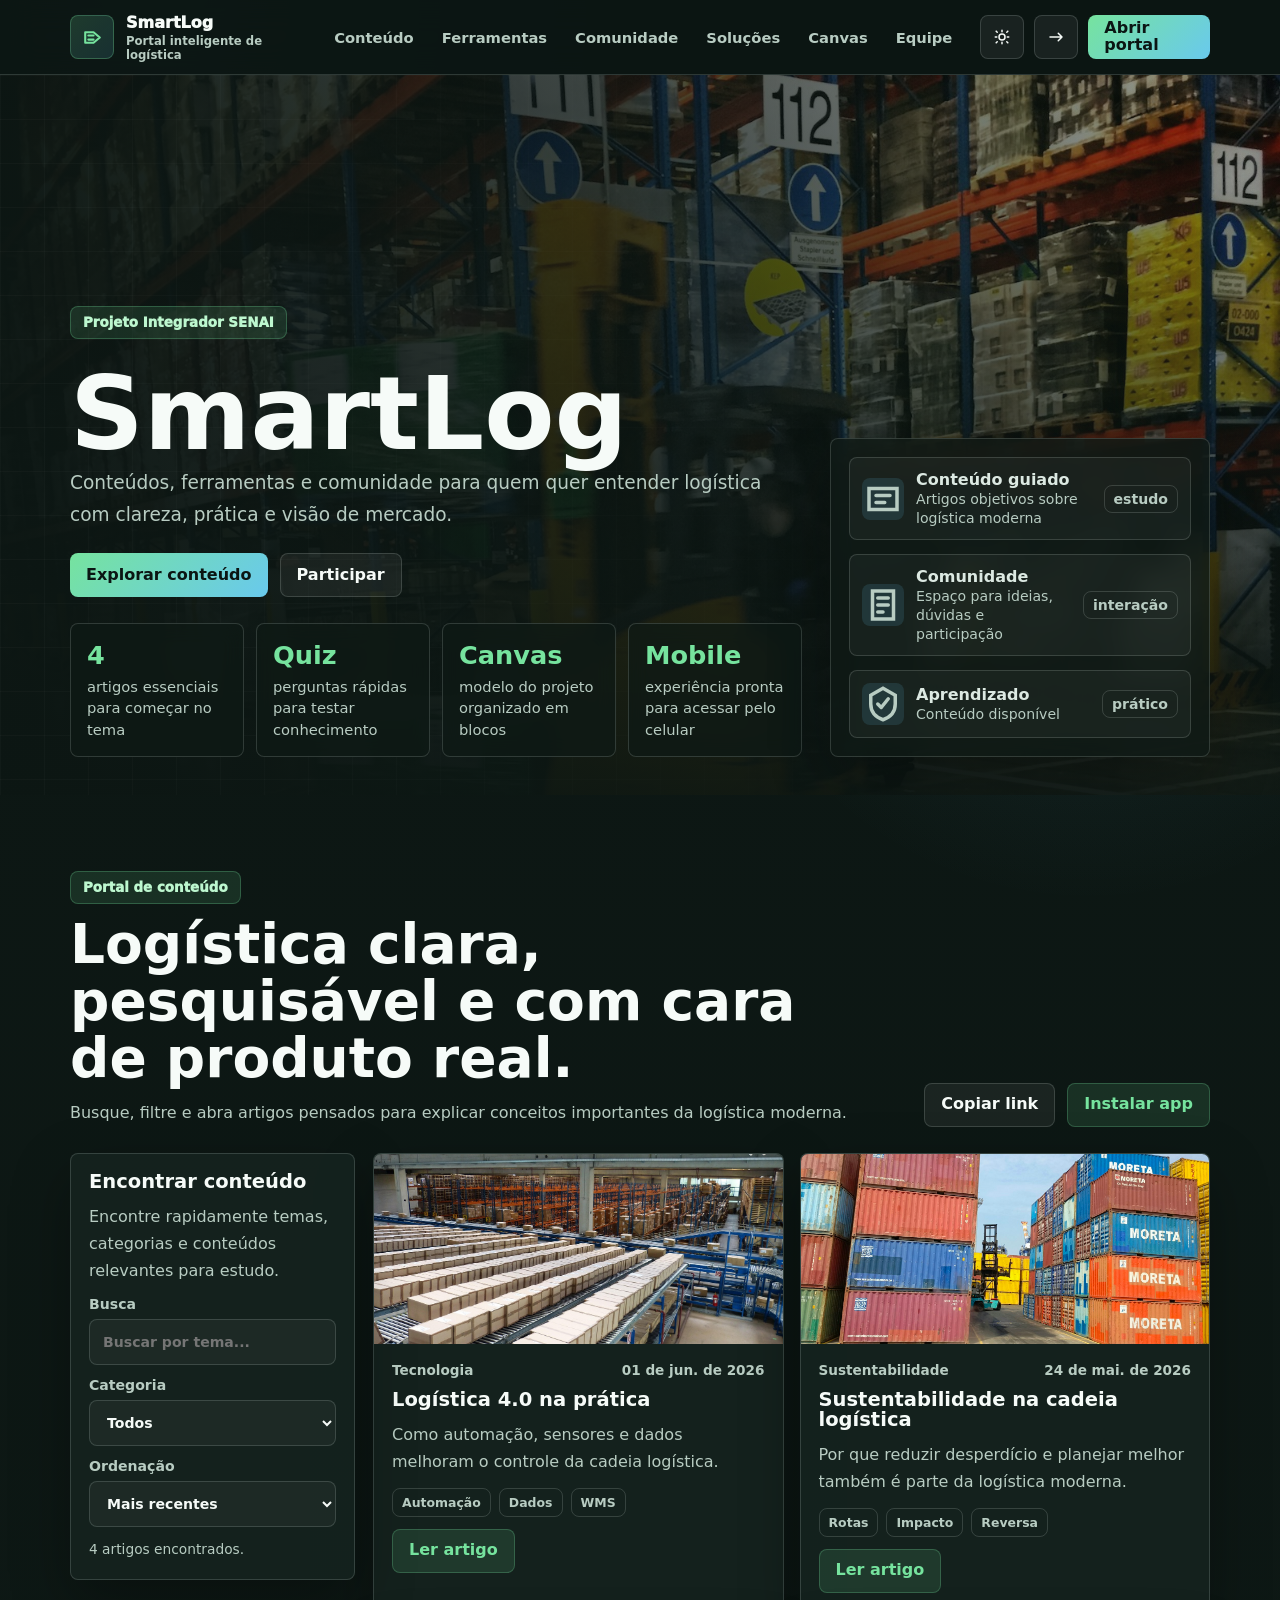
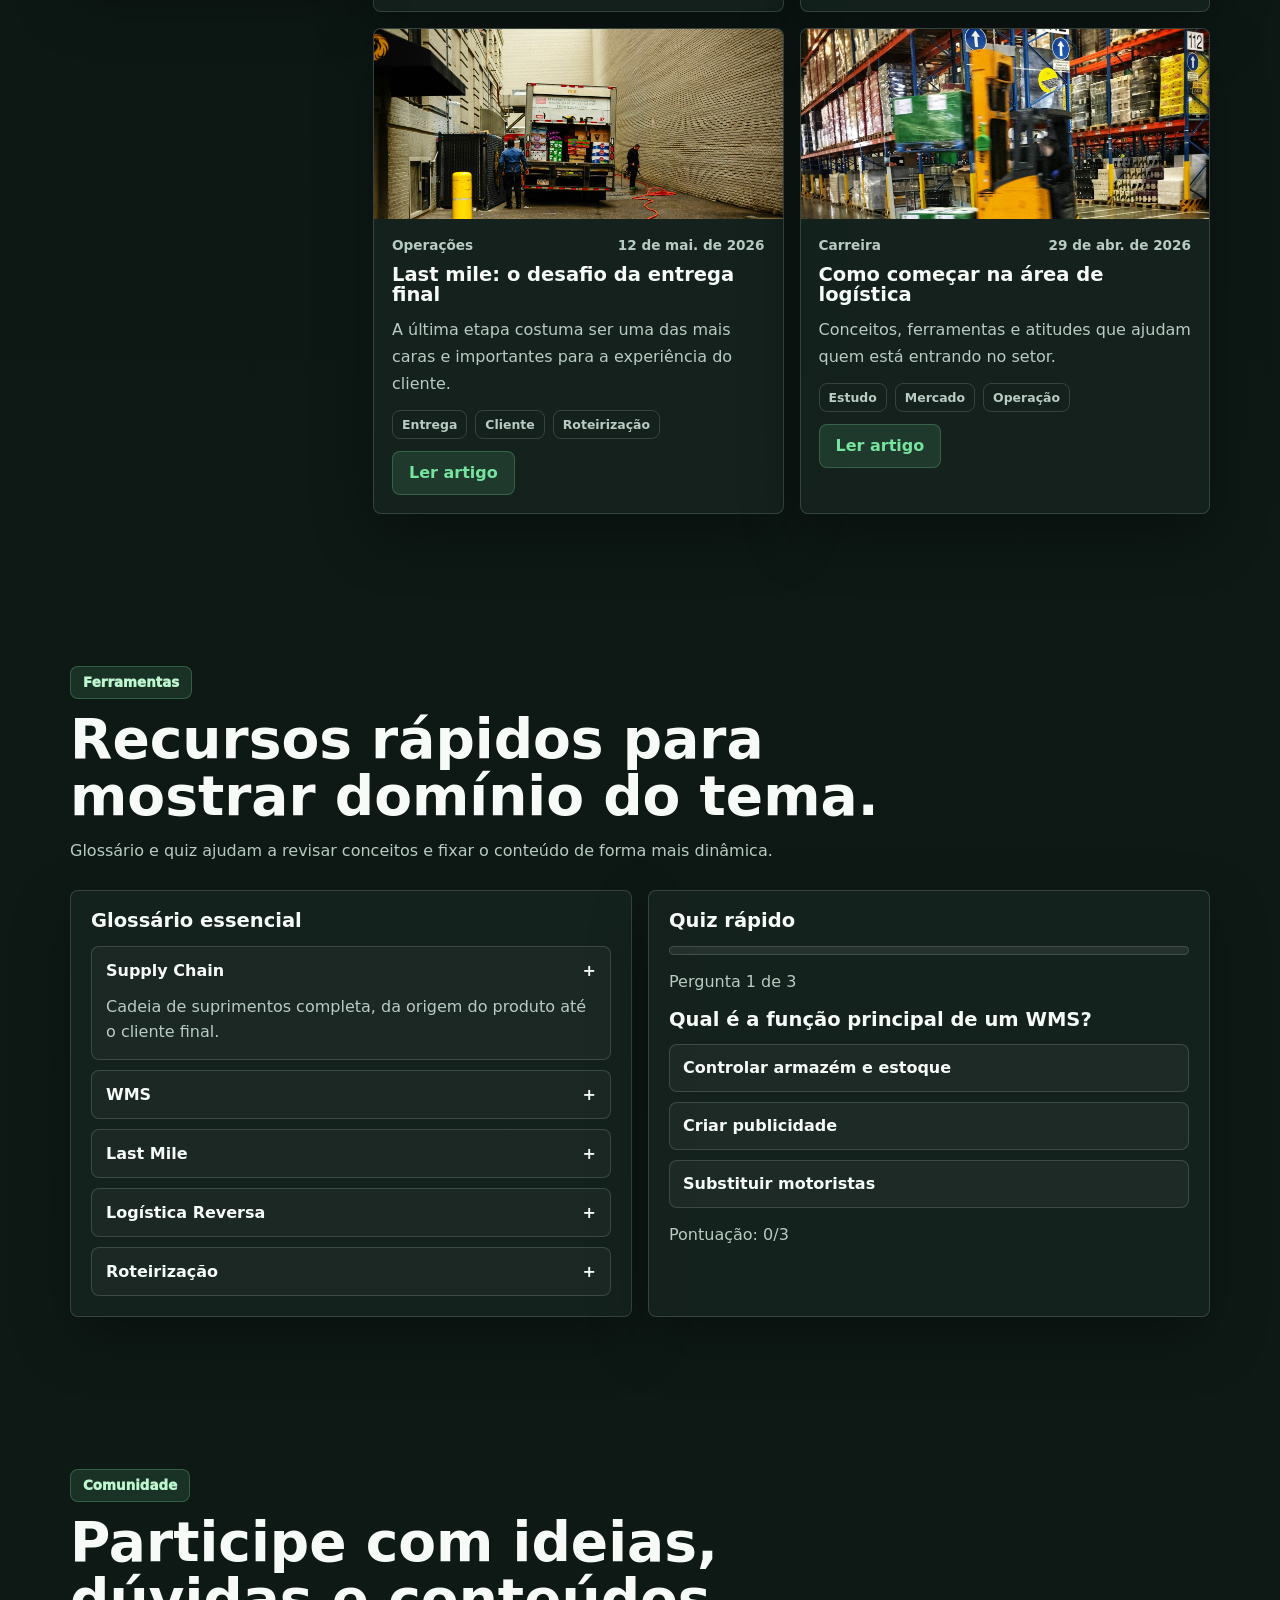
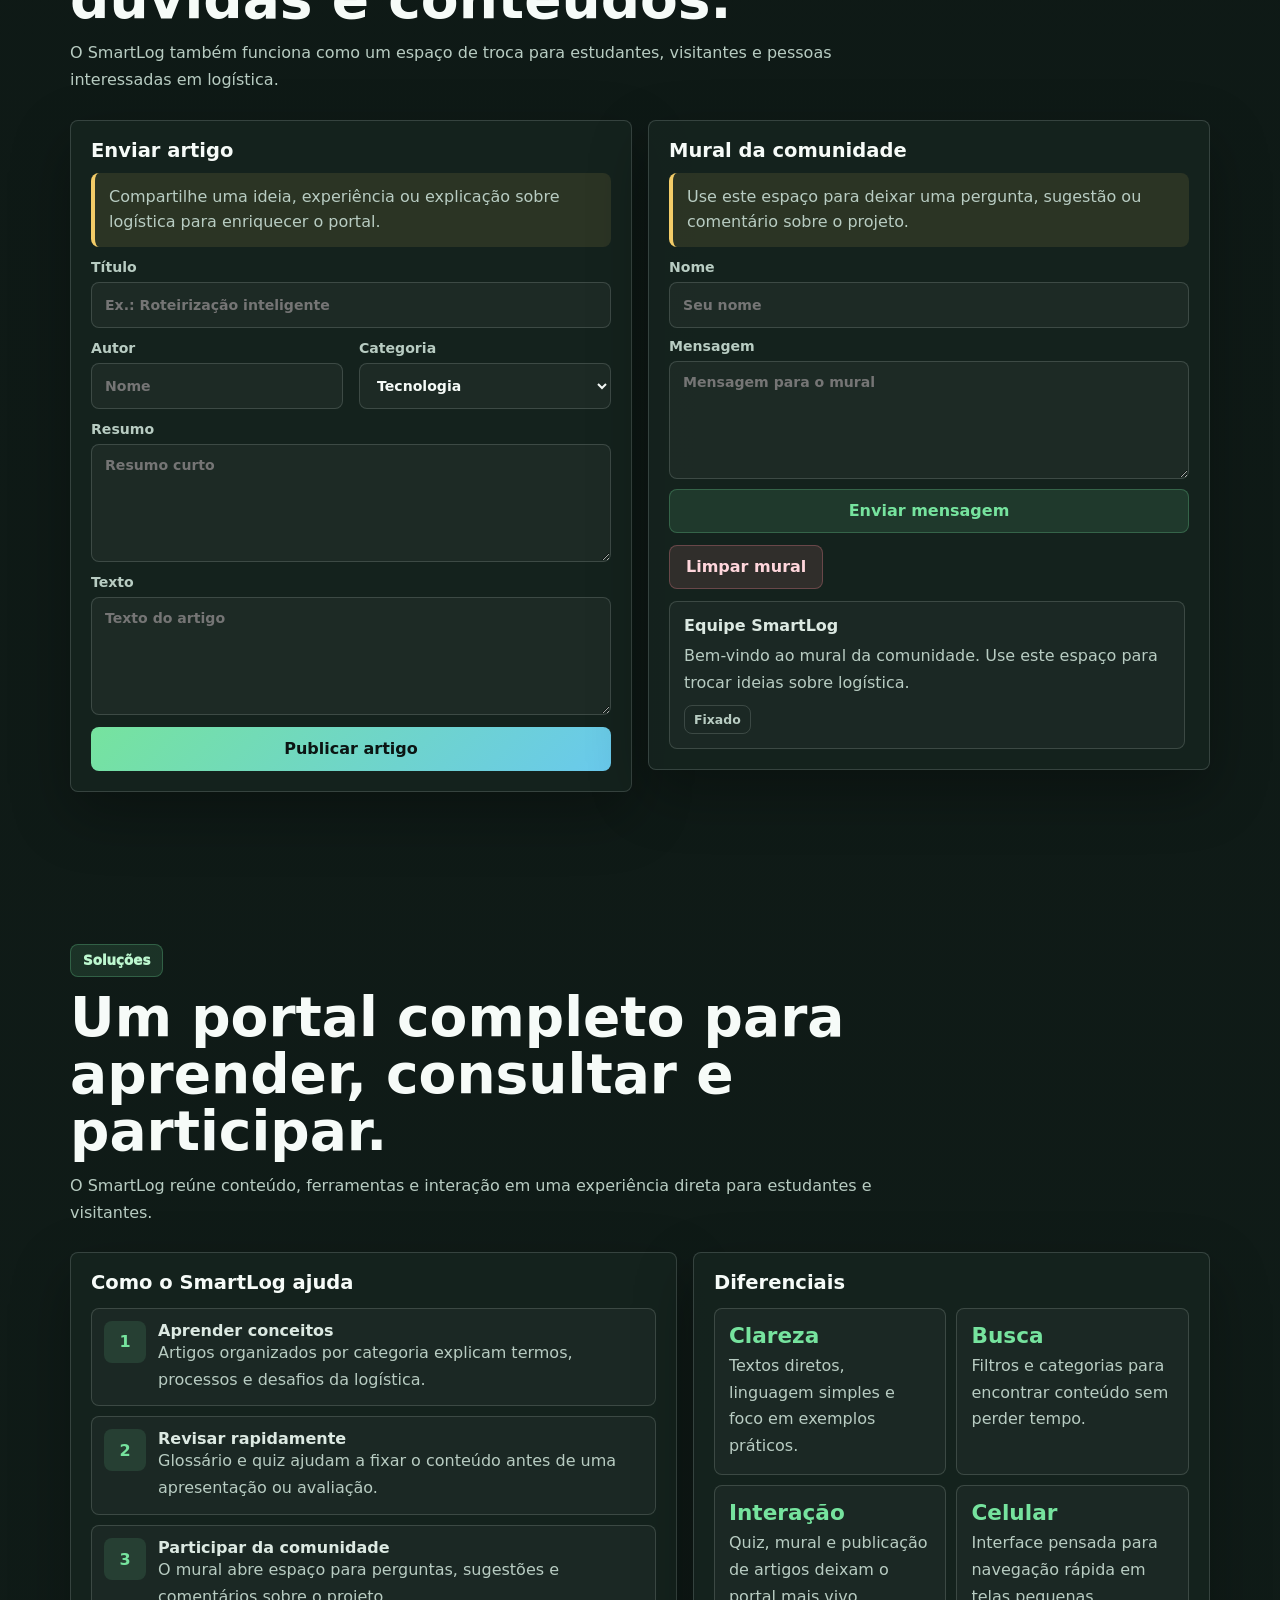
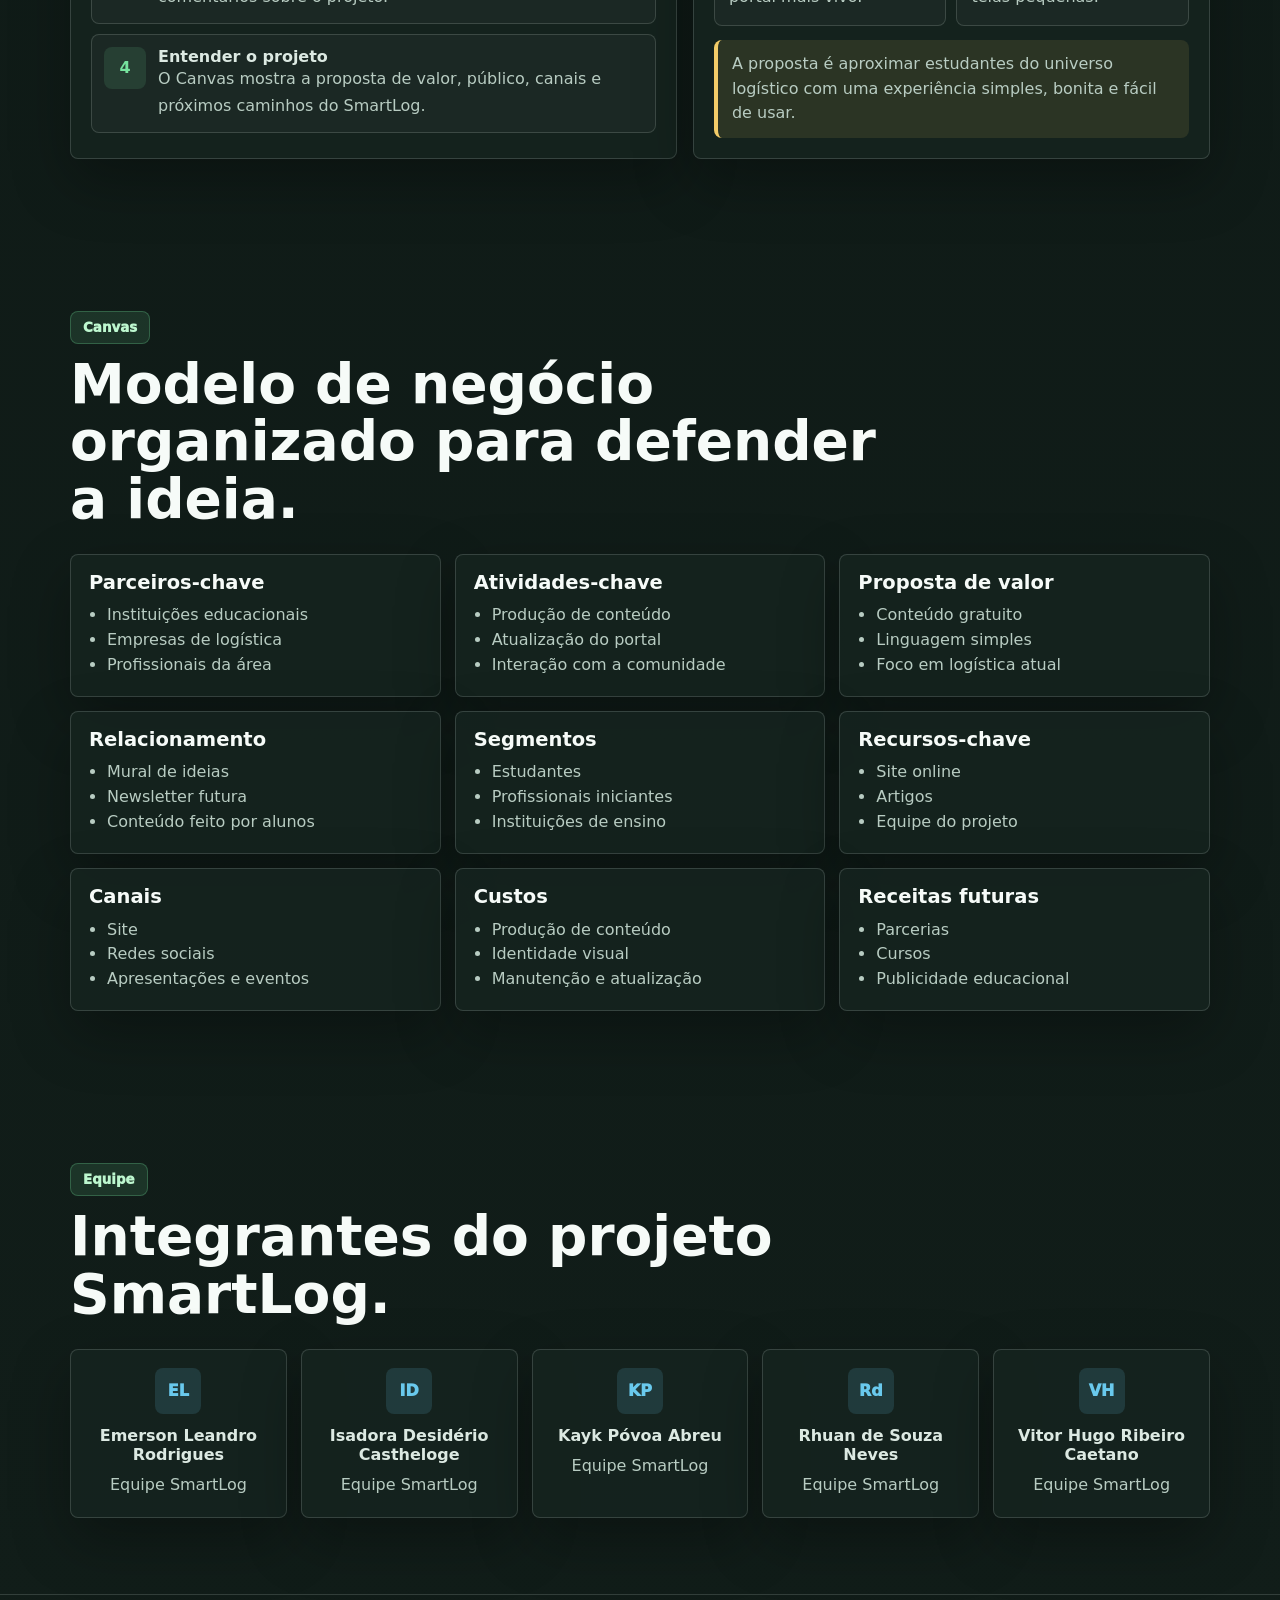
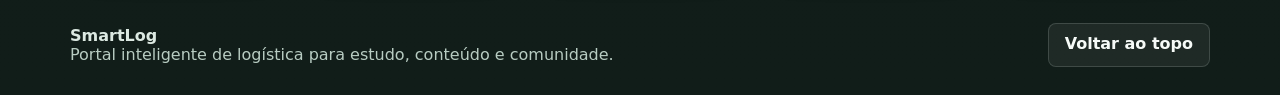
==== commit 4a6ca1b2: "atualizar visual final do SmartLog" ====
--- a/index.html
+++ b/index.html
@@ -3,13 +3,13 @@
 <head>
   <meta charset="UTF-8" />
   <meta name="viewport" content="width=device-width, initial-scale=1, viewport-fit=cover" />
-  <title>SmartLog | Portal Técnico de Logística</title>
-  <meta name="description" content="SmartLog é um portal estudantil de logística com artigos, quiz, Canvas, demonstração local, PWA offline e arquitetura simples em GitHub Pages." />
+  <title>SmartLog | Portal de Logística</title>
+  <meta name="description" content="SmartLog é um portal de logística com artigos, ferramentas de estudo, comunidade e Canvas do projeto." />
   <meta name="theme-color" content="#0c1613" />
   <meta name="color-scheme" content="dark light" />
   <meta name="robots" content="index, follow" />
-  <meta property="og:title" content="SmartLog | Portal Técnico de Logística" />
-  <meta property="og:description" content="Projeto estudantil de logística com experiência mobile, PWA offline e demonstração técnica estática." />
+  <meta property="og:title" content="SmartLog | Portal de Logística" />
+  <meta property="og:description" content="Conteúdos, ferramentas e comunidade para estudar logística de forma clara e prática." />
   <meta property="og:type" content="website" />
   <meta property="og:image" content="assets/warehouse-forklift.jpg" />
   <meta name="twitter:card" content="summary_large_image" />
@@ -555,7 +555,7 @@
       align-items: start;
     }
 
-    .demo-note {
+    .notice-note {
       border-left: 4px solid var(--yellow);
       padding: 12px 14px;
       background: rgba(243, 204, 104, 0.10);
@@ -588,9 +588,9 @@
     }
 
     .data-tools {
-      display: grid;
-      grid-template-columns: repeat(3, minmax(0, 1fr));
+      display: flex;
       gap: 10px;
+      flex-wrap: wrap;
     }
 
     .tech-grid {
@@ -894,13 +894,13 @@
             <path d="M8 10h5M8 14h5" stroke="currentColor" stroke-width="2" stroke-linecap="round"/>
           </svg>
         </span>
-        <span>SmartLog <small>Portal técnico de logística</small></span>
+        <span>SmartLog <small>Portal inteligente de logística</small></span>
       </a>
       <nav class="nav-links" id="navLinks" aria-label="Navegação principal">
         <a href="#conteudo">Conteúdo</a>
         <a href="#ferramentas">Ferramentas</a>
-        <a href="#publicar">Demo</a>
-        <a href="#tecnico">Técnico</a>
+        <a href="#publicar">Comunidade</a>
+        <a href="#solucoes">Soluções</a>
         <a href="#canvas">Canvas</a>
         <a href="#equipe">Equipe</a>
       </nav>
@@ -933,21 +933,21 @@
           <span class="eyebrow">Projeto Integrador SENAI</span>
           <div>
             <h1 id="heroTitle">SmartLog</h1>
-            <p class="lead">Portal técnico de logística criado para apresentar conteúdo, quiz, Canvas, demonstração local e uma experiência mobile pronta para abrir por link.</p>
+            <p class="lead">Conteúdos, ferramentas e comunidade para quem quer entender logística com clareza, prática e visão de mercado.</p>
           </div>
           <div class="hero-actions">
             <a class="btn btn-primary" href="#conteudo">Explorar conteúdo</a>
-            <a class="btn btn-secondary" href="#tecnico">Ver parte técnica</a>
+            <a class="btn btn-secondary" href="#publicar">Participar</a>
           </div>
           <div class="status-row" aria-label="Resumo do projeto">
-            <article class="status-card"><strong>100%</strong><span>estático para GitHub Pages, sem servidor e sem banco obrigatório</span></article>
-            <article class="status-card"><strong>PWA</strong><span>instalável, com cache offline após o primeiro acesso</span></article>
-            <article class="status-card"><strong>JSON</strong><span>exportação e importação dos dados da demonstração local</span></article>
-            <article class="status-card"><strong>Mobile</strong><span>layout pensado para a apresentação pelo celular</span></article>
+            <article class="status-card"><strong>4</strong><span>artigos essenciais para começar no tema</span></article>
+            <article class="status-card"><strong>Quiz</strong><span>perguntas rápidas para testar conhecimento</span></article>
+            <article class="status-card"><strong>Canvas</strong><span>modelo do projeto organizado em blocos</span></article>
+            <article class="status-card"><strong>Mobile</strong><span>experiência pronta para acessar pelo celular</span></article>
           </div>
         </div>
 
-        <aside class="hero-panel" aria-label="Status técnico">
+        <aside class="hero-panel" aria-label="Destaques do SmartLog">
           <div class="system-row">
             <span class="system-icon" aria-hidden="true">
               <svg viewBox="0 0 24 24" fill="none">
@@ -956,10 +956,10 @@
               </svg>
             </span>
             <div>
-              <strong>Hospedagem</strong>
-              <span>GitHub Pages</span>
+              <strong>Conteúdo guiado</strong>
+              <span>Artigos objetivos sobre logística moderna</span>
             </div>
-            <span class="pill">sem backend</span>
+            <span class="pill">estudo</span>
           </div>
           <div class="system-row">
             <span class="system-icon" aria-hidden="true">
@@ -969,10 +969,10 @@
               </svg>
             </span>
             <div>
-              <strong>Dados demo</strong>
-              <span>localStorage v2</span>
+              <strong>Comunidade</strong>
+              <span>Espaço para ideias, dúvidas e participação</span>
             </div>
-            <span class="pill">exportável</span>
+            <span class="pill">interação</span>
           </div>
           <div class="system-row">
             <span class="system-icon" aria-hidden="true">
@@ -982,10 +982,10 @@
               </svg>
             </span>
             <div>
-              <strong>Status</strong>
-              <span id="networkBadge">Verificando conexão</span>
+              <strong>Aprendizado</strong>
+              <span id="networkBadge">Quiz, glossário e Canvas em um só lugar</span>
             </div>
-            <span class="pill" id="pwaBadge">PWA pronto</span>
+            <span class="pill" id="pwaBadge">prático</span>
           </div>
         </aside>
       </div>
@@ -997,7 +997,7 @@
           <div class="section-copy">
             <span class="eyebrow">Portal de conteúdo</span>
             <h2>Logística clara, pesquisável e com cara de produto real.</h2>
-            <p class="muted">Busque, filtre e abra artigos. A base principal já vem no site; artigos criados na demo ficam guardados apenas no navegador atual.</p>
+            <p class="muted">Busque, filtre e abra artigos pensados para explicar conceitos importantes da logística moderna.</p>
           </div>
           <div class="section-actions">
             <button class="btn btn-secondary" id="copyLinkBtn" type="button">Copiar link</button>
@@ -1008,7 +1008,7 @@
         <div class="portal-grid">
           <aside class="panel filters">
             <h3>Encontrar conteúdo</h3>
-            <p class="muted">Mostra que o portal é navegável e organizado, mesmo hospedado de forma simples.</p>
+            <p class="muted">Encontre rapidamente temas, categorias e conteúdos relevantes para estudo.</p>
             <label class="field-label" for="searchInput">Busca
               <input class="input" id="searchInput" type="search" placeholder="Buscar por tema..." autocomplete="off" />
             </label>
@@ -1040,7 +1040,7 @@
           <div class="section-copy">
             <span class="eyebrow">Ferramentas</span>
             <h2>Recursos rápidos para mostrar domínio do tema.</h2>
-            <p class="muted">Glossário e quiz rodam localmente no navegador e ajudam a transformar o site em uma apresentação interativa.</p>
+            <p class="muted">Glossário e quiz ajudam a revisar conceitos e fixar o conteúdo de forma mais dinâmica.</p>
           </div>
         </div>
 
@@ -1050,7 +1050,7 @@
             <div class="accordion" id="glossary"></div>
           </article>
           <article class="tool-card">
-            <h3>Quiz técnico</h3>
+            <h3>Quiz rápido</h3>
             <div class="quiz-box" id="quizBox"></div>
           </article>
         </div>
@@ -1061,16 +1061,16 @@
       <div class="container">
         <div class="section-header">
           <div class="section-copy">
-            <span class="eyebrow">Demonstração local</span>
-            <h2>Interação sem complicar a hospedagem.</h2>
-            <p class="muted">Esta área simula publicação e comunidade usando armazenamento do próprio navegador. É ideal para apresentação; sincronização real entre celulares entra em uma versão futura com backend.</p>
+            <span class="eyebrow">Comunidade</span>
+            <h2>Participe com ideias, dúvidas e conteúdos.</h2>
+            <p class="muted">O SmartLog também funciona como um espaço de troca para estudantes, visitantes e pessoas interessadas em logística.</p>
           </div>
         </div>
 
         <div class="two-col">
           <form class="panel publish-form" id="postForm">
-            <h3>Adicionar artigo demo</h3>
-            <p class="demo-note">O artigo aparece neste dispositivo e pode ser exportado em JSON. Nada é enviado para servidor.</p>
+            <h3>Enviar artigo</h3>
+            <p class="notice-note">Compartilhe uma ideia, experiência ou explicação sobre logística para enriquecer o portal.</p>
             <label class="field-label" for="postTitle">Título
               <input class="input" id="postTitle" type="text" placeholder="Ex.: Roteirização inteligente" required minlength="4" maxlength="80" />
             </label>
@@ -1093,12 +1093,12 @@
             <label class="field-label" for="postBody">Texto
               <textarea class="textarea" id="postBody" placeholder="Texto do artigo" required minlength="20" maxlength="1500"></textarea>
             </label>
-            <button class="btn btn-primary" type="submit">Adicionar na demo</button>
+            <button class="btn btn-primary" type="submit">Publicar artigo</button>
           </form>
 
           <div class="panel forum-panel">
-            <h3>Mural demo</h3>
-            <p class="demo-note">Simula participação do público sem cadastro. As mensagens também ficam só no navegador atual.</p>
+            <h3>Mural da comunidade</h3>
+            <p class="notice-note">Use este espaço para deixar uma pergunta, sugestão ou comentário sobre o projeto.</p>
             <form class="field-stack" id="forumForm">
               <label class="field-label" for="forumName">Nome
                 <input class="input" id="forumName" type="text" placeholder="Seu nome" required minlength="2" maxlength="45" />
@@ -1106,50 +1106,47 @@
               <label class="field-label" for="forumMessage">Mensagem
                 <textarea class="textarea" id="forumMessage" placeholder="Mensagem para o mural" required minlength="4" maxlength="260"></textarea>
               </label>
-              <button class="btn btn-soft" type="submit">Enviar mensagem demo</button>
+              <button class="btn btn-soft" type="submit">Enviar mensagem</button>
             </form>
             <div class="data-tools">
-              <button class="btn btn-secondary" id="exportBtn" type="button">Exportar JSON</button>
-              <button class="btn btn-secondary" id="importBtn" type="button">Importar JSON</button>
-              <button class="btn btn-danger" id="resetDemoBtn" type="button">Limpar demo</button>
+              <button class="btn btn-danger" id="resetCommunityBtn" type="button">Limpar mural</button>
             </div>
-            <input class="sr-only" id="importFile" type="file" accept="application/json,.json" />
             <div class="forum-list" id="forumList" aria-live="polite"></div>
           </div>
         </div>
       </div>
     </section>
 
-    <section class="section" id="tecnico">
+    <section class="section" id="solucoes">
       <div class="container">
         <div class="section-header">
           <div class="section-copy">
-            <span class="eyebrow">Arquitetura técnica</span>
-            <h2>Simples de hospedar, mas com acabamento de aplicação.</h2>
-            <p class="muted">A proposta técnica é reduzir dependências: o site abre por GitHub Pages, funciona no celular e mantém uma demonstração local controlada.</p>
+            <span class="eyebrow">Soluções</span>
+            <h2>Um portal completo para aprender, consultar e participar.</h2>
+            <p class="muted">O SmartLog reúne conteúdo, ferramentas e interação em uma experiência direta para estudantes e visitantes.</p>
           </div>
         </div>
 
         <div class="tech-grid">
           <article class="tech-card">
-            <h3>Fluxo do sistema</h3>
+            <h3>Como o SmartLog ajuda</h3>
             <div class="architecture">
-              <div class="architecture-step"><b>1</b><div><strong>GitHub Pages</strong><p class="muted">Entrega os arquivos HTML, CSS, JS e imagens como site estático gratuito.</p></div></div>
-              <div class="architecture-step"><b>2</b><div><strong>Navegador do usuário</strong><p class="muted">Executa filtros, quiz, modal, formulários e armazenamento local sem servidor.</p></div></div>
-              <div class="architecture-step"><b>3</b><div><strong>localStorage v2</strong><p class="muted">Guarda posts e mural da demonstração no dispositivo atual, com exportação/importação em JSON.</p></div></div>
-              <div class="architecture-step"><b>4</b><div><strong>Service Worker</strong><p class="muted">Cria cache básico para o site abrir novamente mesmo com conexão instável.</p></div></div>
+              <div class="architecture-step"><b>1</b><div><strong>Aprender conceitos</strong><p class="muted">Artigos organizados por categoria explicam termos, processos e desafios da logística.</p></div></div>
+              <div class="architecture-step"><b>2</b><div><strong>Revisar rapidamente</strong><p class="muted">Glossário e quiz ajudam a fixar o conteúdo antes de uma apresentação ou avaliação.</p></div></div>
+              <div class="architecture-step"><b>3</b><div><strong>Participar da comunidade</strong><p class="muted">O mural abre espaço para perguntas, sugestões e comentários sobre o projeto.</p></div></div>
+              <div class="architecture-step"><b>4</b><div><strong>Entender o projeto</strong><p class="muted">O Canvas mostra a proposta de valor, público, canais e próximos caminhos do SmartLog.</p></div></div>
             </div>
           </article>
 
           <article class="tech-card">
-            <h3>Critérios técnicos</h3>
+            <h3>Diferenciais</h3>
             <div class="metric-grid">
-              <div class="metric"><strong>PWA</strong><span class="muted">Manifest, tema, ícone e cache offline básico.</span></div>
-              <div class="metric"><strong>SEO</strong><span class="muted">Metadados, Open Graph e estrutura semântica.</span></div>
-              <div class="metric"><strong>A11y</strong><span class="muted">Labels, foco visível, modal acessível e teclado.</span></div>
-              <div class="metric"><strong>Mobile</strong><span class="muted">Layout sem sobreposição e botões com área de toque confortável.</span></div>
+              <div class="metric"><strong>Clareza</strong><span class="muted">Textos diretos, linguagem simples e foco em exemplos práticos.</span></div>
+              <div class="metric"><strong>Busca</strong><span class="muted">Filtros e categorias para encontrar conteúdo sem perder tempo.</span></div>
+              <div class="metric"><strong>Interação</strong><span class="muted">Quiz, mural e publicação de artigos deixam o portal mais vivo.</span></div>
+              <div class="metric"><strong>Celular</strong><span class="muted">Interface pensada para navegação rápida em telas pequenas.</span></div>
             </div>
-            <p class="demo-note">Limite atual: GitHub Pages sozinho não sincroniza dados entre pessoas. Para isso, a próxima versão precisaria de backend, banco ou serviço externo.</p>
+            <p class="notice-note">A proposta é aproximar estudantes do universo logístico com uma experiência simples, bonita e fácil de usar.</p>
           </article>
         </div>
       </div>
@@ -1182,7 +1179,7 @@
 
   <footer>
     <div class="container footer-wrap">
-      <p><strong>SmartLog</strong><br />Versão técnica, estática e pronta para GitHub Pages.</p>
+      <p><strong>SmartLog</strong><br />Portal inteligente de logística para estudo, conteúdo e comunidade.</p>
       <a class="btn btn-secondary" href="#inicio">Voltar ao topo</a>
     </div>
   </footer>
@@ -1203,7 +1200,7 @@
   <div class="toast" id="toast" role="status" aria-live="polite"></div>
 
   <script>
-    const STORAGE_KEY = 'smartlog_demo_v2';
+    const STORAGE_KEY = 'smartlog_community_v2';
     const THEME_KEY = 'smartlog_theme_v2';
 
     const basePosts = [
@@ -1270,7 +1267,7 @@
       ['WMS', 'Sistema usado para controlar estoque, armazenagem e movimentações dentro de um armazém.'],
       ['Last Mile', 'Última etapa da entrega, quando o produto chega ao consumidor.'],
       ['Logística Reversa', 'Processo de retorno de produtos, embalagens ou materiais para troca, descarte ou reaproveitamento.'],
-      ['PWA', 'Aplicação web que pode ser instalada e abrir com cache offline após o primeiro acesso.']
+      ['Roteirização', 'Planejamento de rotas para reduzir tempo, custo e falhas nas entregas.']
     ];
 
     const quiz = [
@@ -1291,12 +1288,6 @@
         options: ['Aumentar desperdício', 'Ignorar rotas', 'Planejar rotas melhores'],
         answer: 2,
         explain: 'Rotas melhores reduzem custo, tempo e impacto.'
-      },
-      {
-        q: 'Por que GitHub Pages não sincroniza posts sozinho?',
-        options: ['Porque ele serve arquivos estáticos', 'Porque não abre em celular', 'Porque só funciona com Python'],
-        answer: 0,
-        explain: 'GitHub Pages não executa backend; ele entrega arquivos estáticos.'
       }
     ];
 
@@ -1308,7 +1299,7 @@
       ['Segmentos', ['Estudantes', 'Profissionais iniciantes', 'Instituições de ensino']],
       ['Recursos-chave', ['Site online', 'Artigos', 'Equipe do projeto']],
       ['Canais', ['Site', 'Redes sociais', 'Apresentações e eventos']],
-      ['Custos', ['Hospedagem gratuita', 'Produção de conteúdo', 'Manutenção visual']],
+      ['Custos', ['Produção de conteúdo', 'Identidade visual', 'Manutenção e atualização']],
       ['Receitas futuras', ['Parcerias', 'Cursos', 'Publicidade educacional']]
     ];
 
@@ -1334,7 +1325,7 @@
         version: 2,
         posts: [],
         forum: [
-          { name: 'Equipe SmartLog', message: 'Bem-vindo ao mural demo. Use para mostrar a proposta de comunidade.', date: 'Fixado' }
+          { name: 'Equipe SmartLog', message: 'Bem-vindo ao mural da comunidade. Use este espaço para trocar ideias sobre logística.', date: 'Fixado' }
         ]
       };
     }
@@ -1399,7 +1390,7 @@
 
       $('#articleCount').textContent = `${posts.length} artigo${posts.length === 1 ? '' : 's'} encontrado${posts.length === 1 ? '' : 's'}.`;
       $('#articleGrid').innerHTML = posts.length ? posts.map(post => {
-        const isDemo = String(post.id).startsWith('demo-');
+        const isCommunityPost = String(post.id).startsWith('community-') || String(post.id).startsWith('demo-');
         return `
           <article class="article-card">
             <img src="${esc(post.image)}" alt="" loading="lazy" width="640" height="420" />
@@ -1407,10 +1398,10 @@
               <div class="article-meta"><span>${esc(post.category)}</span><span>${formatDate(post.date)}</span></div>
               <h3>${esc(post.title)}</h3>
               <p class="muted">${esc(post.summary)}</p>
-              <div class="tag-row">${(post.tags || []).map(tag => `<span class="tag">${esc(tag)}</span>`).join('')}${isDemo ? '<span class="tag">Demo local</span>' : ''}</div>
+              <div class="tag-row">${(post.tags || []).map(tag => `<span class="tag">${esc(tag)}</span>`).join('')}${isCommunityPost ? '<span class="tag">Comunidade</span>' : ''}</div>
               <div class="inline-actions">
                 <button class="btn btn-soft" type="button" data-open="${esc(post.id)}">Ler artigo</button>
-                ${isDemo ? `<button class="btn btn-danger" type="button" data-delete-post="${esc(post.id)}">Apagar</button>` : ''}
+                ${isCommunityPost ? `<button class="btn btn-danger" type="button" data-delete-post="${esc(post.id)}">Apagar</button>` : ''}
               </div>
             </div>
           </article>
@@ -1418,7 +1409,7 @@
       }).join('') : '<div class="empty">Nenhum conteúdo encontrado.</div>';
 
       $$('[data-open]').forEach(button => button.addEventListener('click', () => openArticle(button.dataset.open)));
-      $$('[data-delete-post]').forEach(button => button.addEventListener('click', () => deleteDemoPost(button.dataset.deletePost)));
+      $$('[data-delete-post]').forEach(button => button.addEventListener('click', () => deleteCommunityPost(button.dataset.deletePost)));
     }
 
     function openArticle(id) {
@@ -1443,12 +1434,12 @@
       if (lastFocusedElement && typeof lastFocusedElement.focus === 'function') lastFocusedElement.focus();
     }
 
-    function deleteDemoPost(id) {
+    function deleteCommunityPost(id) {
       const state = loadState();
       state.posts = state.posts.filter(post => post.id !== id);
       saveState(state);
       renderArticles();
-      showToast('Artigo demo apagado deste dispositivo.');
+      showToast('Artigo removido.');
     }
 
     function renderGlossary() {
@@ -1530,7 +1521,7 @@
       state.forum.splice(index, 1);
       saveState(state);
       renderForum();
-      showToast('Mensagem demo apagada deste dispositivo.');
+      showToast('Mensagem removida.');
     }
 
     function renderCanvas() {
@@ -1558,13 +1549,13 @@
         if (!validateForm(event.target)) return;
         const state = loadState();
         const post = {
-          id: 'demo-' + Date.now(),
+          id: 'community-' + Date.now(),
           title: $('#postTitle').value.trim(),
           author: $('#postAuthor').value.trim(),
           category: $('#postCategory').value,
           date: new Date().toISOString().slice(0, 10),
           image: 'assets/warehouse-forklift.jpg',
-          tags: ['Demo', 'SmartLog'],
+          tags: ['Comunidade', 'SmartLog'],
           summary: $('#postSummary').value.trim(),
           body: sanitizeLines($('#postBody').value)
         };
@@ -1572,7 +1563,7 @@
         saveState(state);
         event.target.reset();
         renderArticles();
-        showToast('Artigo demo adicionado neste dispositivo.');
+        showToast('Artigo publicado.');
         location.hash = '#conteudo';
       });
 
@@ -1589,48 +1580,15 @@
         saveState(state);
         event.target.reset();
         renderForum();
-        showToast('Mensagem demo adicionada.');
+        showToast('Mensagem enviada.');
       });
 
-      $('#resetDemoBtn').addEventListener('click', () => {
+      $('#resetCommunityBtn').addEventListener('click', () => {
         saveState(defaultState());
         renderArticles();
         renderForum();
-        showToast('Demonstração local limpa.');
+        showToast('Mural limpo.');
       });
-    }
-
-    function exportData() {
-      const payload = JSON.stringify(loadState(), null, 2);
-      const blob = new Blob([payload], { type: 'application/json' });
-      const url = URL.createObjectURL(blob);
-      const link = document.createElement('a');
-      link.href = url;
-      link.download = 'smartlog-demo.json';
-      document.body.appendChild(link);
-      link.click();
-      link.remove();
-      URL.revokeObjectURL(url);
-      showToast('Arquivo JSON da demo exportado.');
-    }
-
-    function importData(file) {
-      const reader = new FileReader();
-      reader.onload = () => {
-        try {
-          const data = JSON.parse(reader.result);
-          const nextState = defaultState();
-          nextState.posts = Array.isArray(data.posts) ? data.posts.filter(item => item && item.title && item.summary).slice(0, 12) : [];
-          nextState.forum = Array.isArray(data.forum) && data.forum.length ? data.forum.filter(item => item && item.name && item.message).slice(0, 10) : nextState.forum;
-          saveState(nextState);
-          renderArticles();
-          renderForum();
-          showToast('Dados importados para esta demo.');
-        } catch {
-          showToast('Arquivo JSON inválido.');
-        }
-      };
-      reader.readAsText(file);
     }
 
     async function copyCurrentLink() {
@@ -1646,7 +1604,7 @@
     async function shareSite() {
       const shareData = {
         title: 'SmartLog',
-        text: 'Portal técnico de logística.',
+        text: 'Portal de logística.',
         url: location.href.split('#')[0]
       };
       if (navigator.share) {
@@ -1658,7 +1616,7 @@
     }
 
     function updateNetworkStatus() {
-      $('#networkBadge').textContent = navigator.onLine ? 'Online agora' : 'Offline com cache';
+      $('#networkBadge').textContent = navigator.onLine ? 'Conteúdo disponível' : 'Conexão instável';
     }
 
     function setupNav() {
@@ -1680,16 +1638,6 @@
       $('#copyLinkBtn').addEventListener('click', copyCurrentLink);
     }
 
-    function setupDataTools() {
-      $('#exportBtn').addEventListener('click', exportData);
-      $('#importBtn').addEventListener('click', () => $('#importFile').click());
-      $('#importFile').addEventListener('change', event => {
-        const [file] = event.target.files;
-        if (file) importData(file);
-        event.target.value = '';
-      });
-    }
-
     function setupPwa() {
       window.addEventListener('beforeinstallprompt', event => {
         event.preventDefault();
@@ -1711,11 +1659,11 @@
       if ('serviceWorker' in navigator) {
         window.addEventListener('load', () => {
           navigator.serviceWorker.register('sw.js').catch(() => {
-            $('#pwaBadge').textContent = 'Cache indisponível';
+            $('#pwaBadge').textContent = 'disponível';
           });
         });
       } else {
-        $('#pwaBadge').textContent = 'Sem service worker';
+        $('#pwaBadge').textContent = 'disponível';
       }
     }
 
@@ -1743,7 +1691,6 @@
       renderTeam();
       setupForms();
       setupNav();
-      setupDataTools();
       setupPwa();
       updateNetworkStatus();
 
